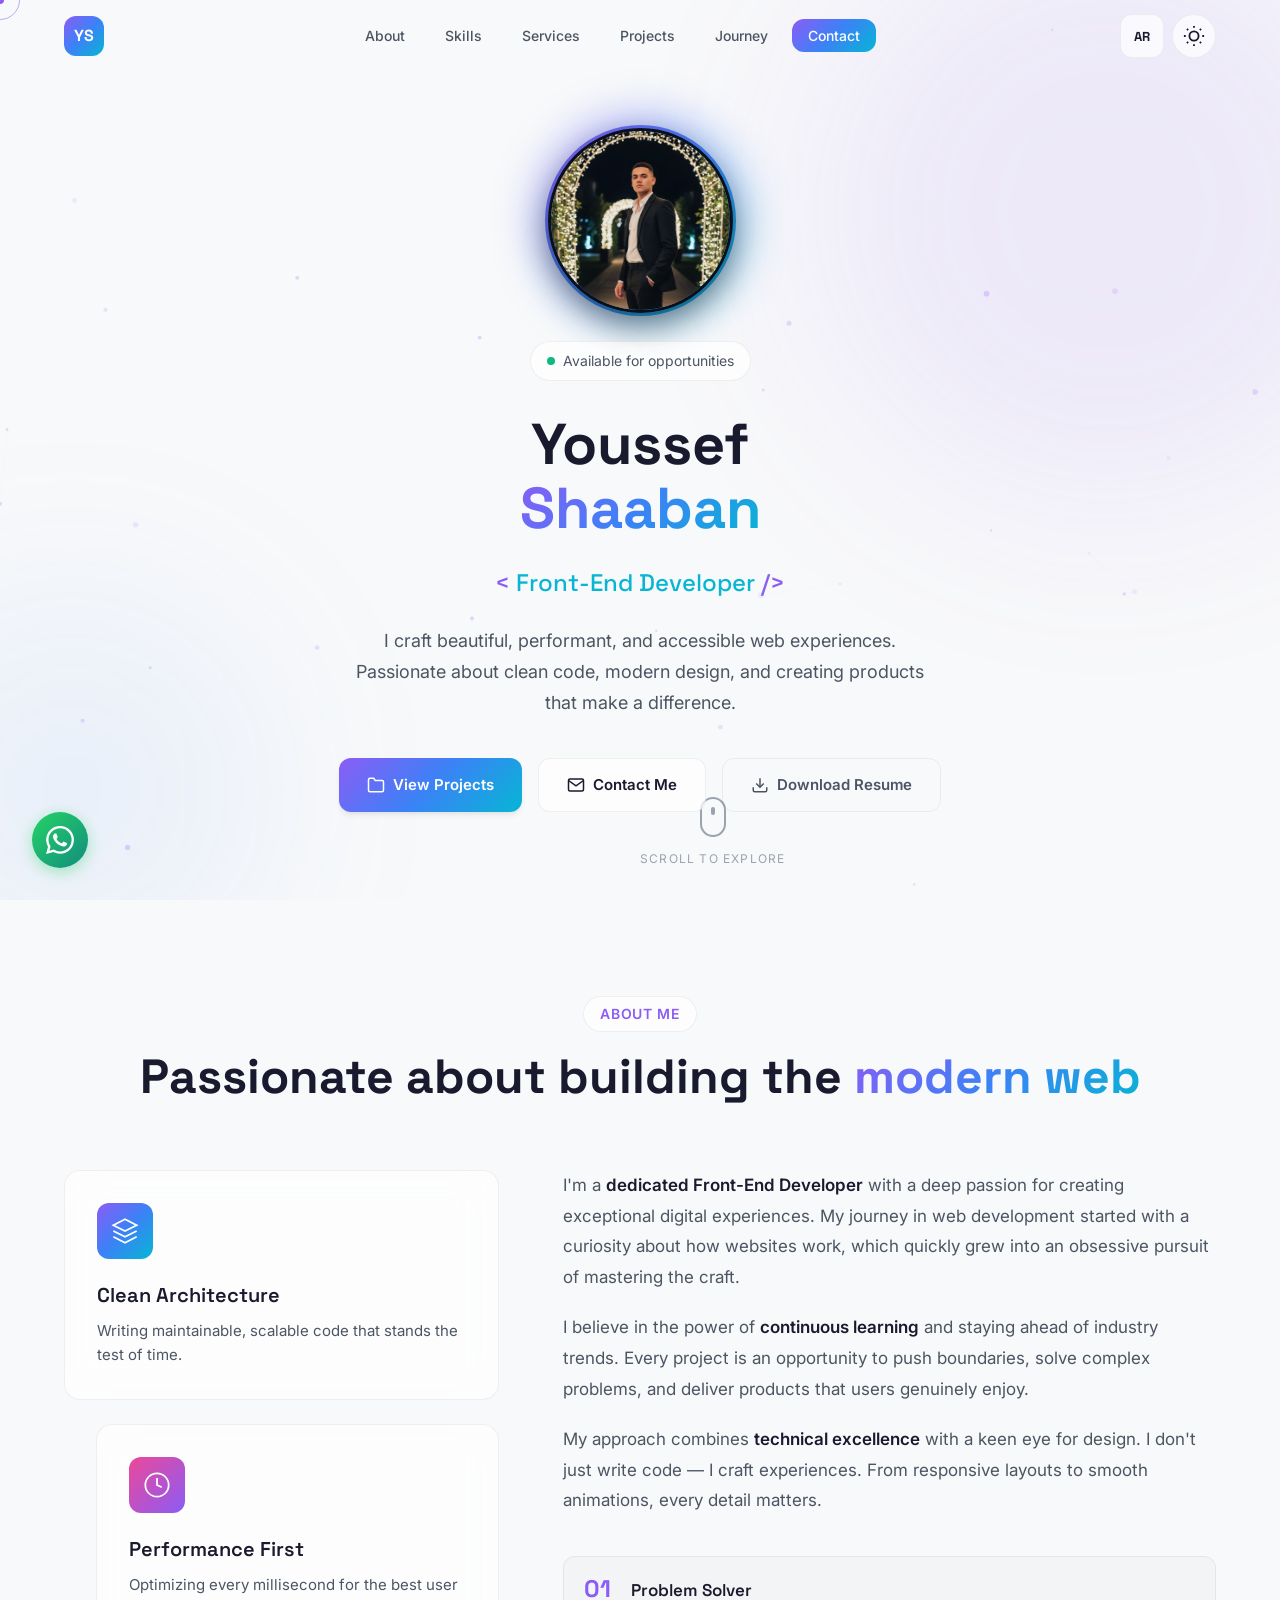
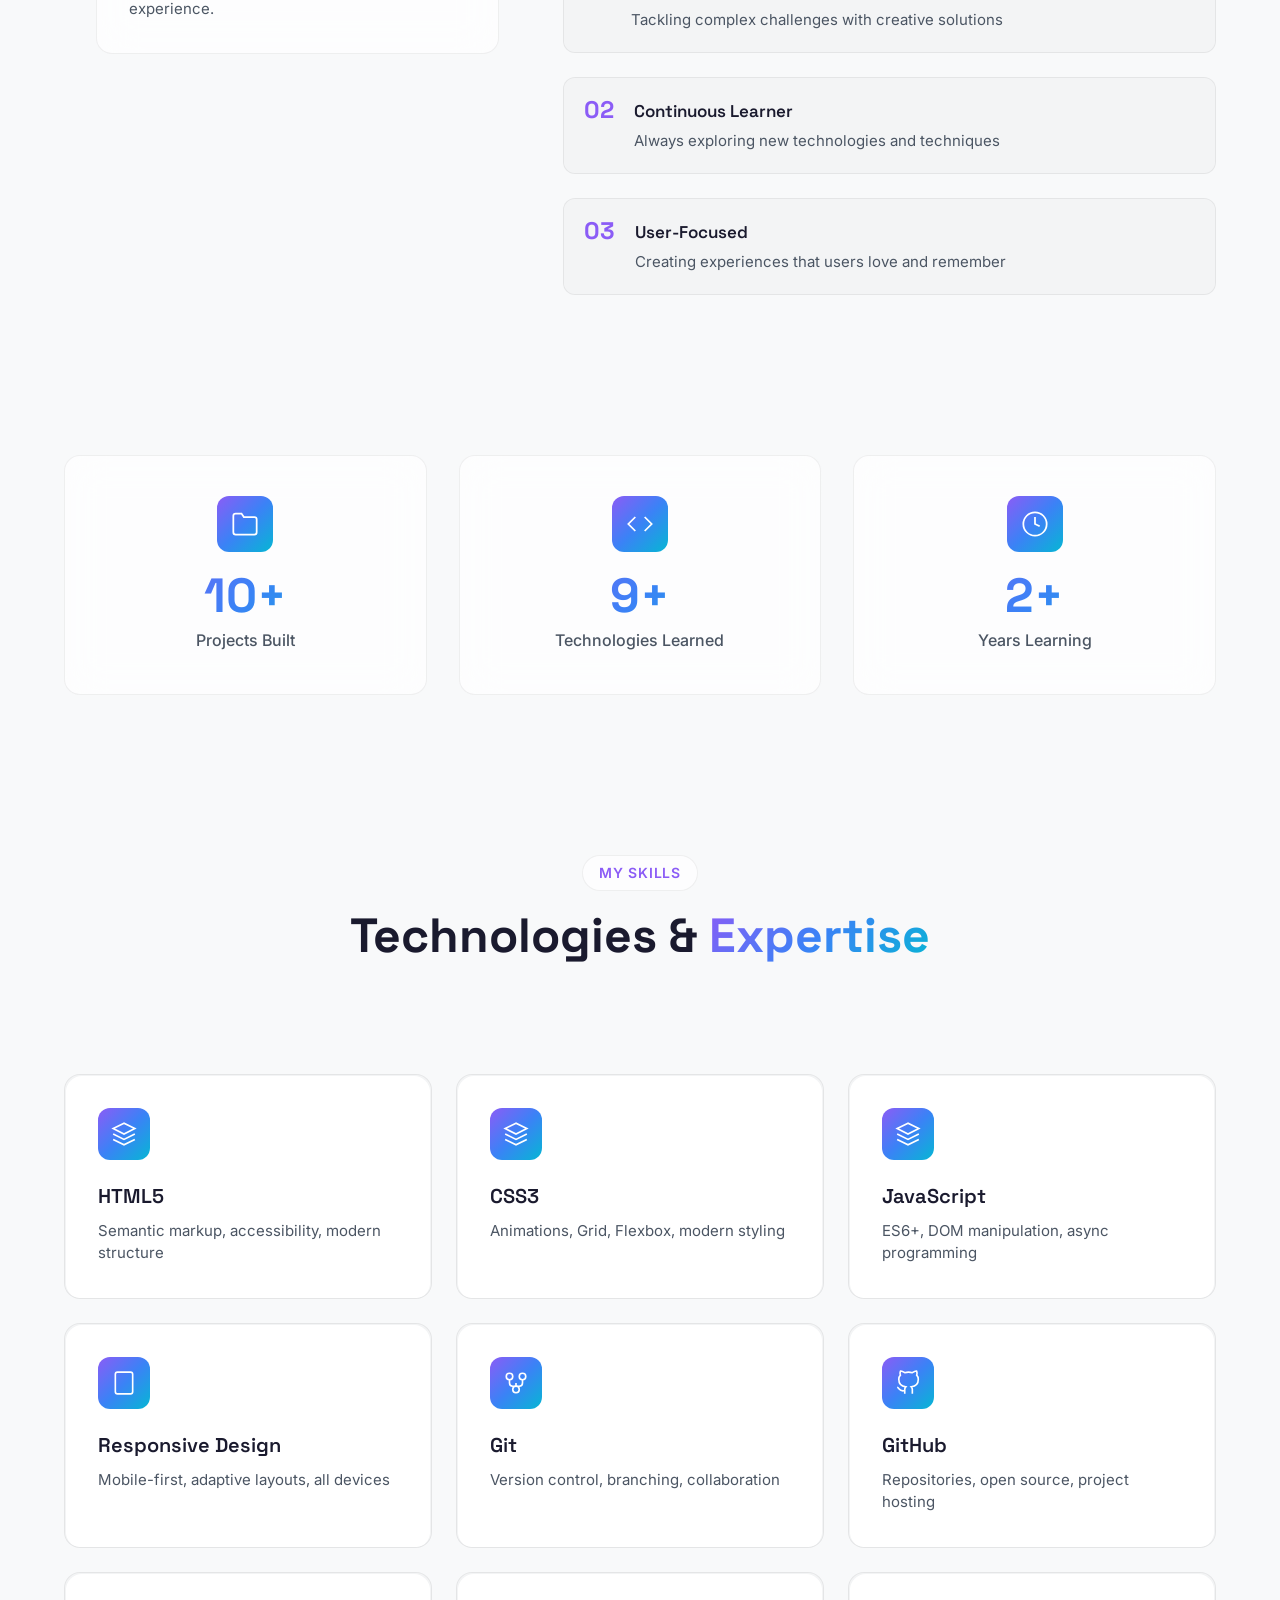
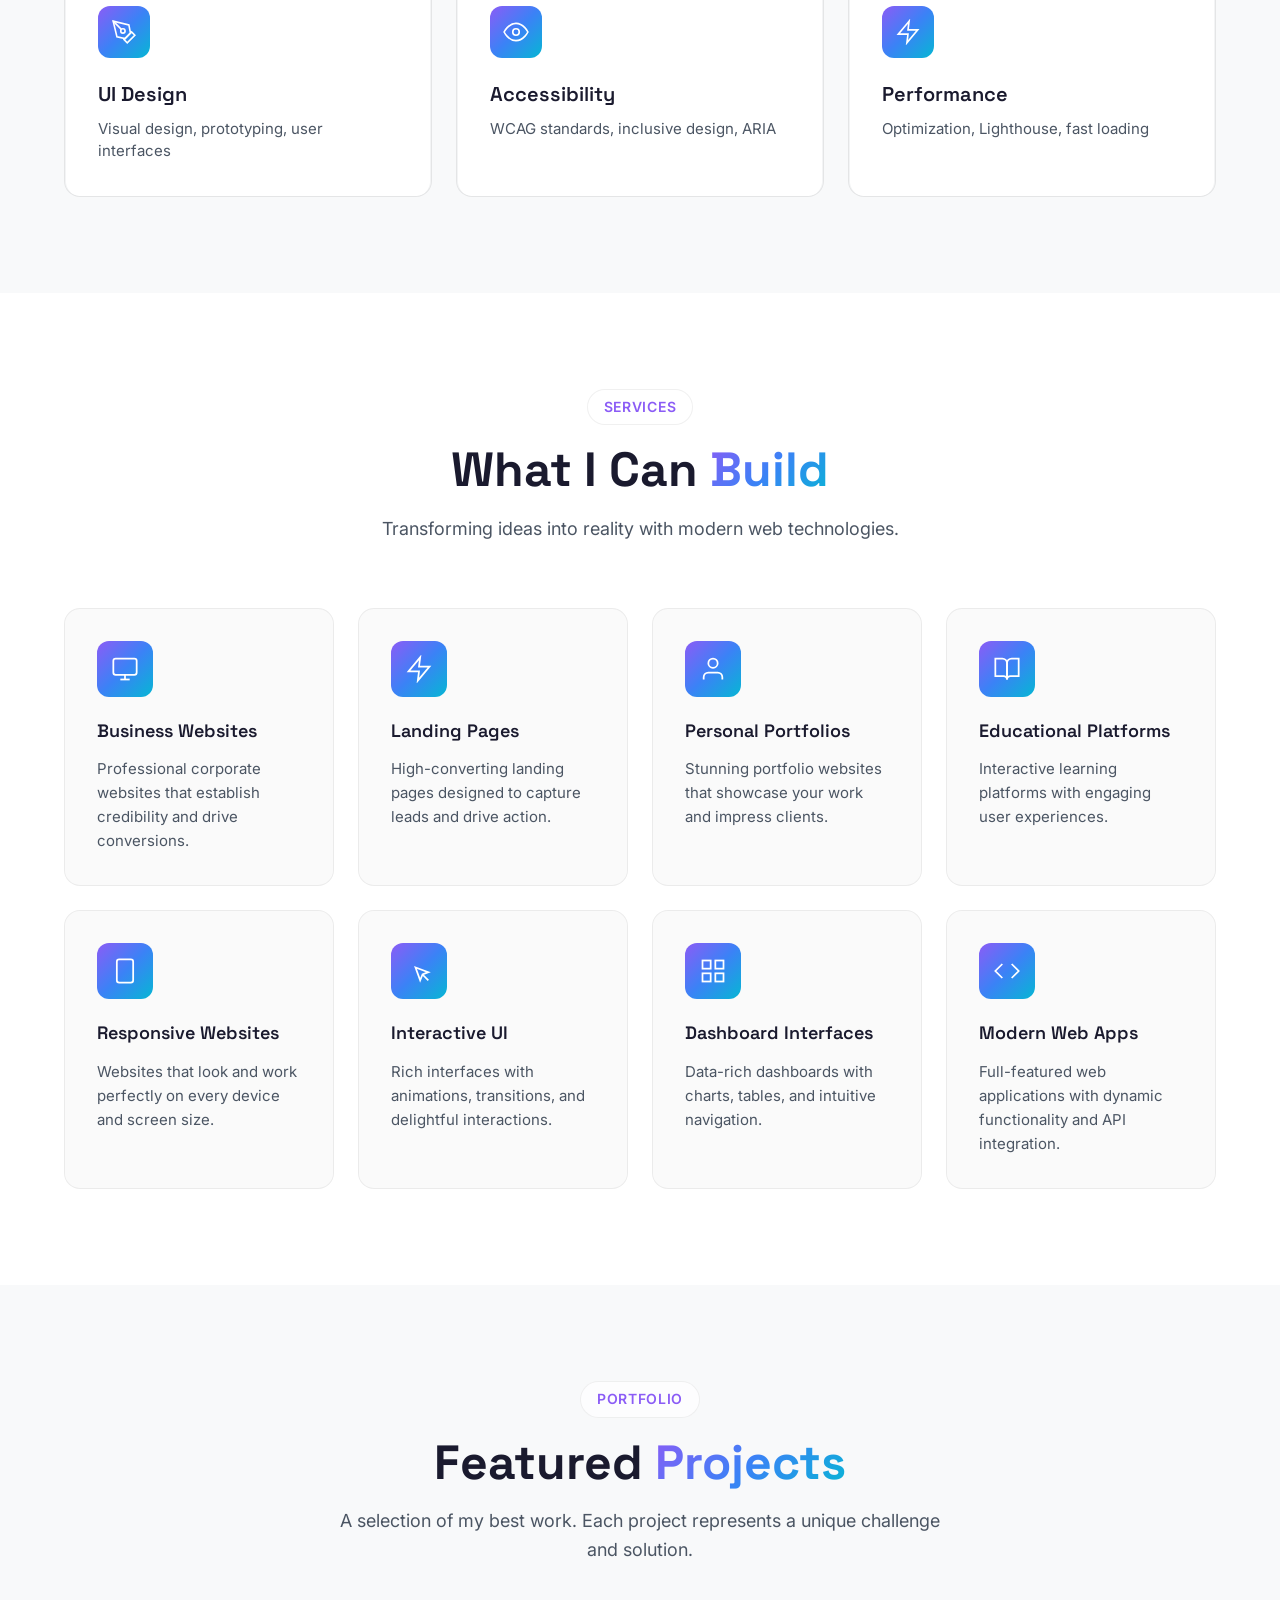
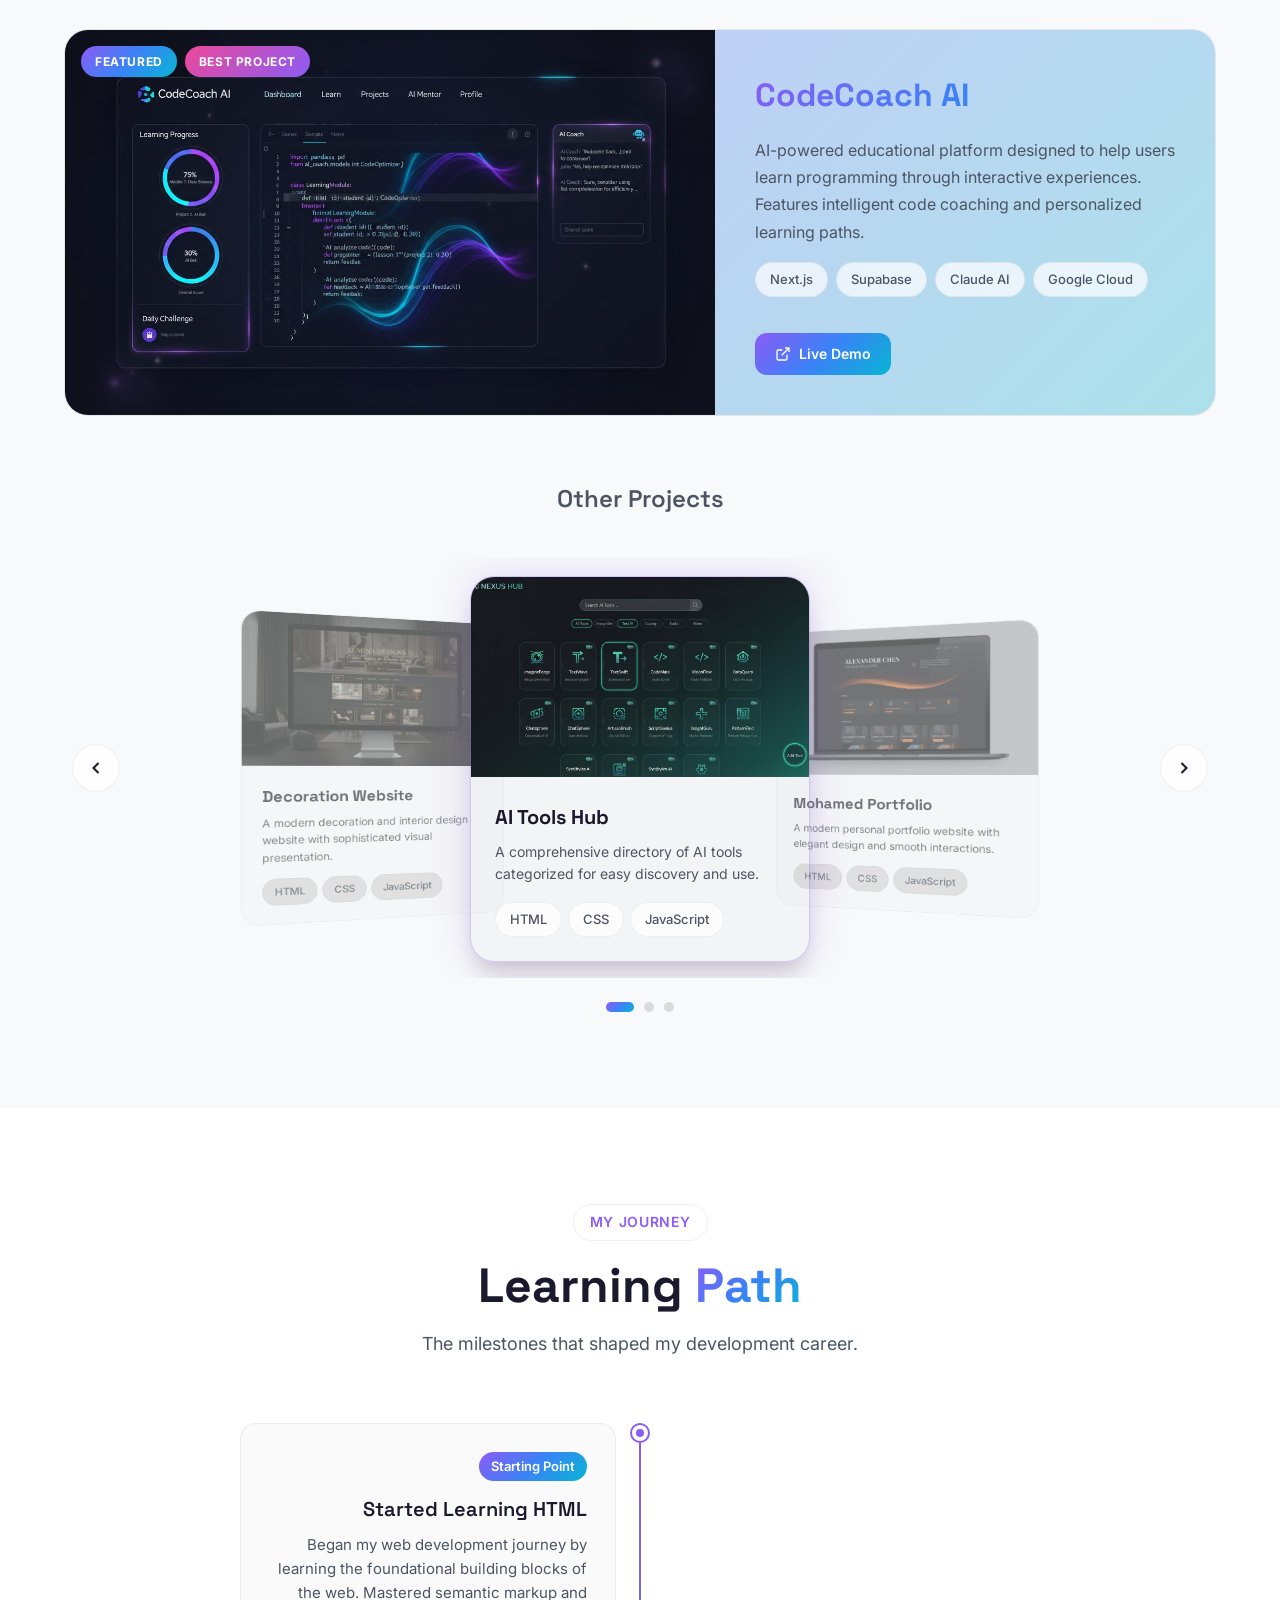
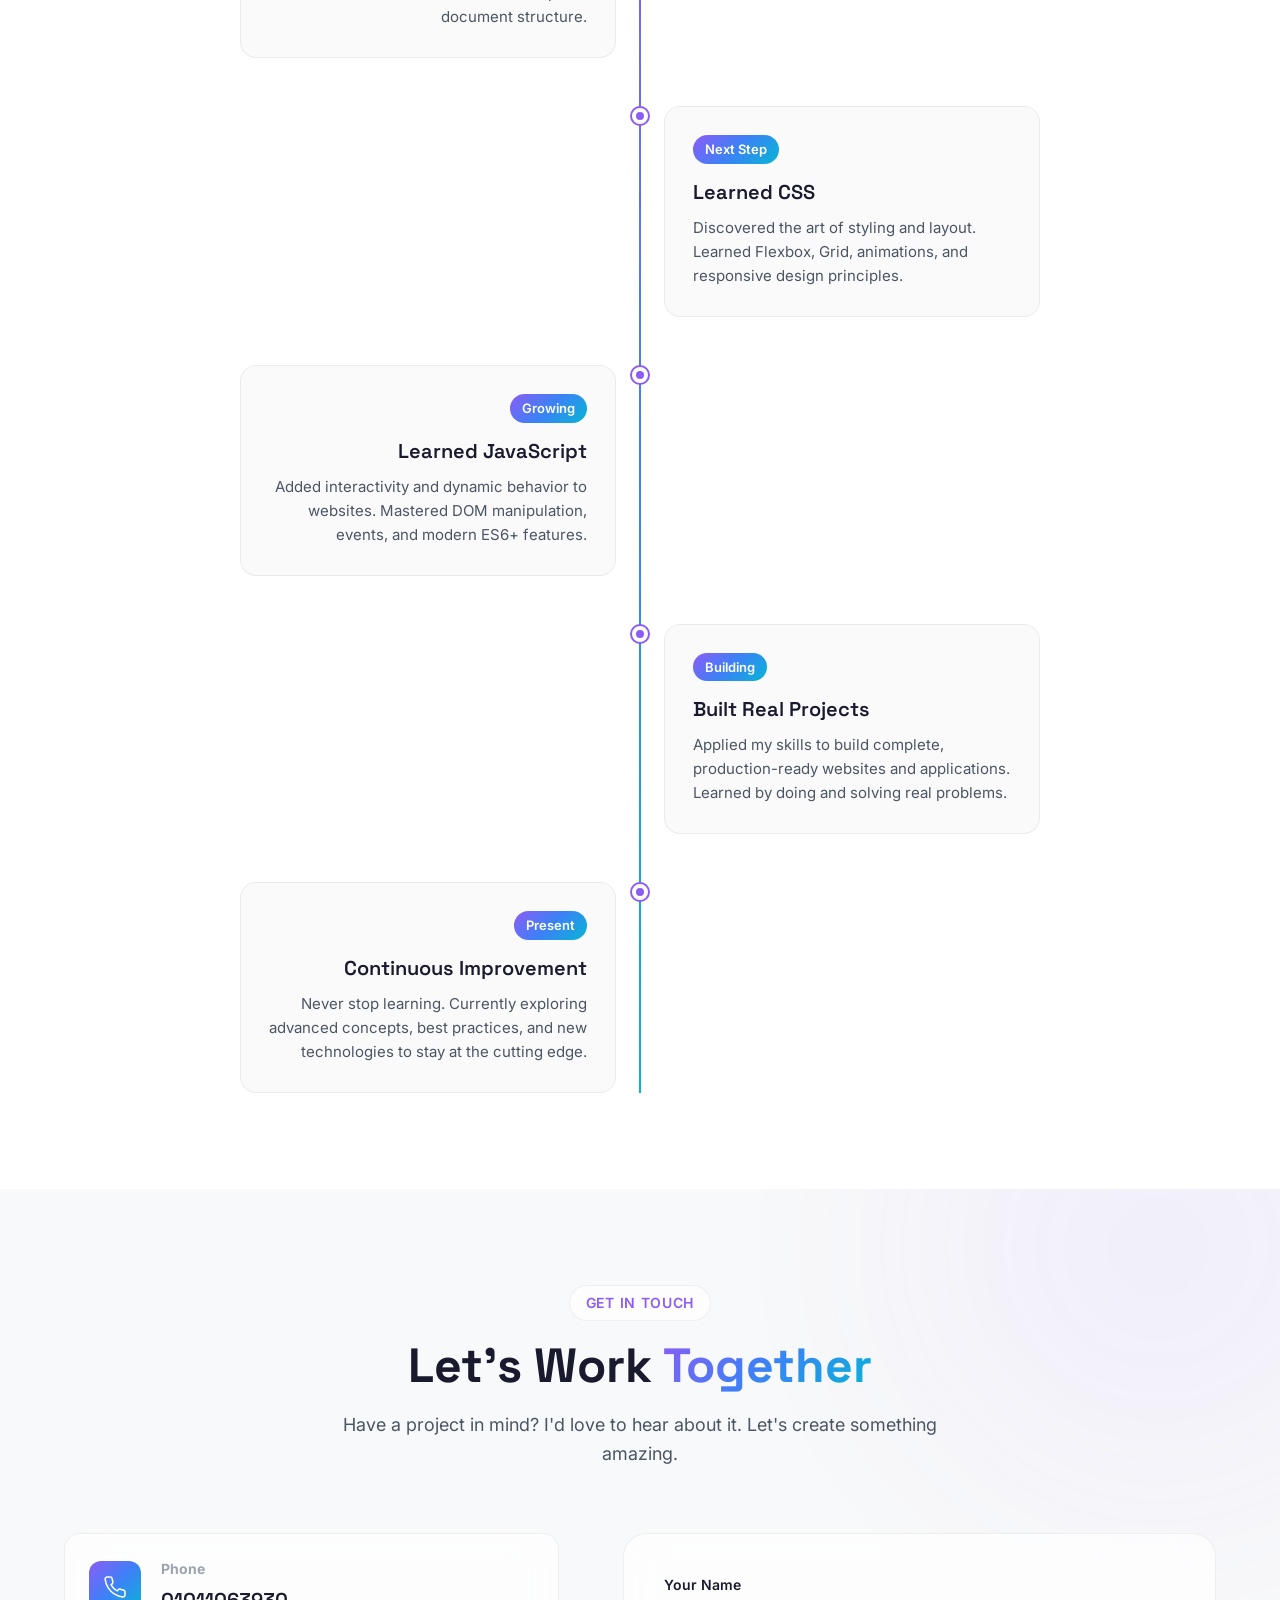
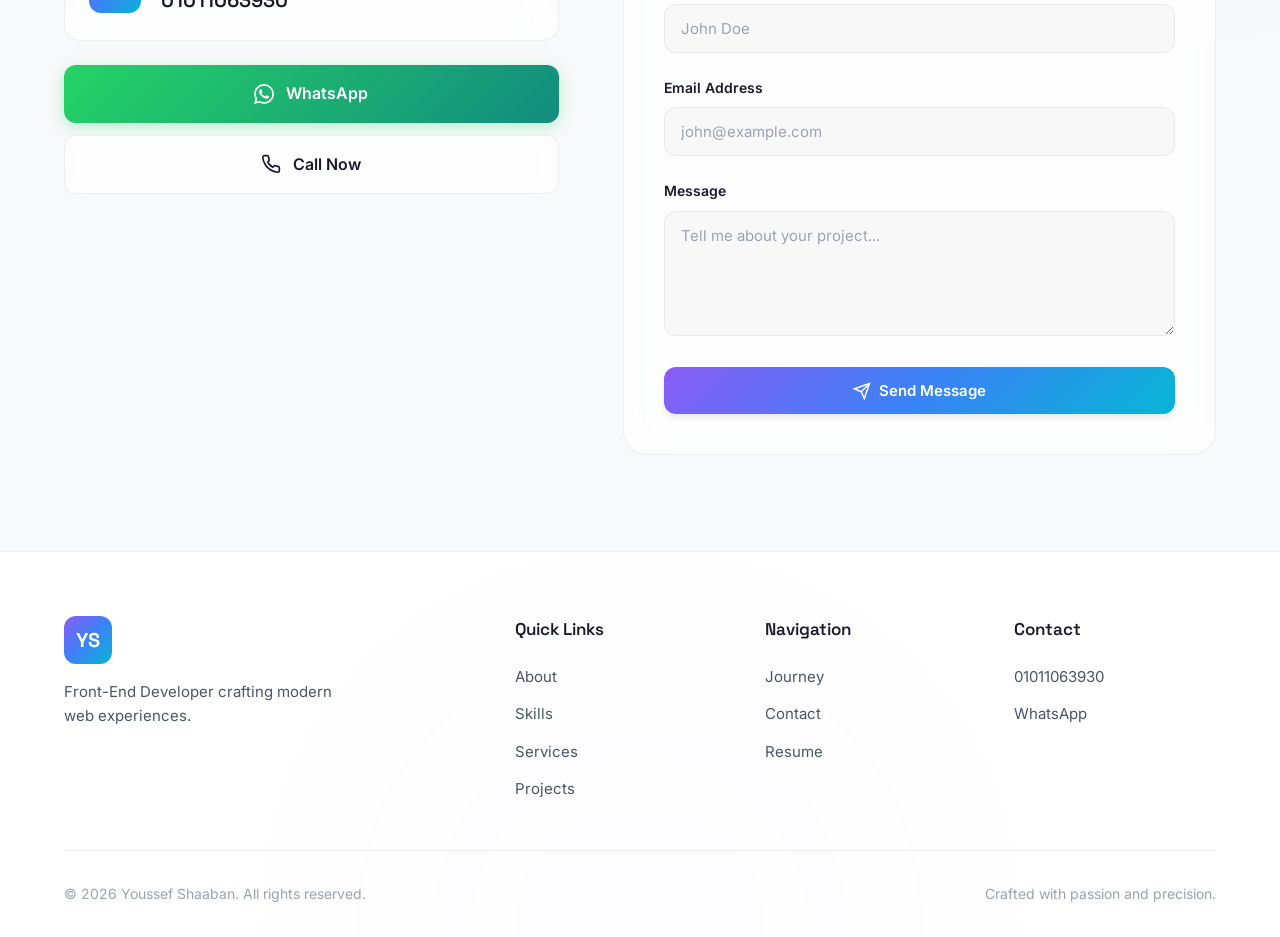
==== index.html @ f92b1e39 "Update resume link to new PDF file" ====
<!DOCTYPE html>
<html lang="en" dir="ltr" data-theme="dark">
<head>
    <meta charset="UTF-8">
    <meta name="viewport" content="width=device-width, initial-scale=1.0">
    
    <!-- Primary Meta Tags -->
    <title>Youssef Shaaban | Front-End Developer Portfolio</title>
    <meta name="title" content="Youssef Shaaban | Front-End Developer Portfolio">
    <meta name="description" content="Youssef Shaaban - Front-End Developer specializing in building modern, responsive, and interactive web experiences. View my projects, skills, and get in touch.">
    <meta name="keywords" content="Youssef Shaaban, Front-End Developer, Web Developer, Portfolio, HTML, CSS, JavaScript, UI Design, Responsive Design">
    <meta name="author" content="Youssef Shaaban">
    <meta name="robots" content="index, follow">
    <meta name="language" content="English">
    
    <!-- Canonical URL -->
    <link rel="canonical" href="https://youssefshaaban.dev">
    
    <!-- Open Graph -->
    <meta property="og:type" content="website">
    <meta property="og:url" content="https://youssefshaaban.dev">
    <meta property="og:title" content="Youssef Shaaban | Front-End Developer Portfolio">
    <meta property="og:description" content="Youssef Shaaban - Front-End Developer specializing in building modern, responsive, and interactive web experiences.">
    <meta property="og:image" content="https://youssefshaaban.dev/images/og-image.jpg">
    
    <!-- Twitter Card -->
    <meta property="twitter:card" content="summary_large_image">
    <meta property="twitter:url" content="https://youssefshaaban.dev">
    <meta property="twitter:title" content="Youssef Shaaban | Front-End Developer Portfolio">
    <meta property="twitter:description" content="Youssef Shaaban - Front-End Developer specializing in building modern, responsive, and interactive web experiences.">
    
    <!-- Favicon -->
    <link rel="icon" type="image/svg+xml" href="data:image/svg+xml,%3Csvg xmlns='http://www.w3.org/2000/svg' viewBox='0 0 100 100'%3E%3Ctext y='.9em' font-size='90'%3E%F0%9F%92%BB%3C/text%3E%3C/svg%3E">
    
    <!-- Fonts -->
    <link rel="preconnect" href="https://fonts.googleapis.com">
    <link rel="preconnect" href="https://fonts.gstatic.com" crossorigin>
    <link href="https://fonts.googleapis.com/css2?family=Inter:wght@300;400;500;600;700;800;900&family=Space+Grotesk:wght@400;500;600;700&family=Cairo:wght@300;400;500;600;700;800&display=swap" rel="stylesheet">
    
    <!-- Styles -->
    <link rel="stylesheet" href="css/styles.css">
    
    <!-- Structured Data -->
    <script type="application/ld+json">
    {
        "@context": "https://schema.org",
        "@type": "Person",
        "name": "Youssef Shaaban",
        "jobTitle": "Front-End Developer",
        "url": "https://youssefshaaban.dev",
        "sameAs": ["https://github.com/ywsf46718-svg"],
        "knowsAbout": ["HTML5", "CSS3", "JavaScript", "Responsive Design", "UI Design", "Web Development"],
        "address": { "@type": "PostalAddress", "addressCountry": "EG" }
    }
    </script>
</head>
<body>
    <!-- Loading Screen -->
    <div id="loading-screen" class="loading-screen" role="status" aria-label="Loading website">
        <div class="loading-content">
            <div class="loading-logo">
                <span class="loading-logo-text">YS</span>
            </div>
            <div class="loading-bar-container">
                <div class="loading-bar" id="loading-bar"></div>
            </div>
            <div class="loading-text">
                <span id="loading-percentage">0</span>%
            </div>
            <div class="loading-status" id="loading-status">Initializing...</div>
        </div>
    </div>

    <!-- Custom Cursor -->
    <div id="cursor" class="cursor" aria-hidden="true"></div>
    <div id="cursor-dot" class="cursor-dot" aria-hidden="true"></div>

    <!-- Background Canvas -->
    <canvas id="bg-canvas" class="bg-canvas" aria-hidden="true"></canvas>

    <!-- Navigation -->
    <nav id="navbar" class="navbar" role="navigation" aria-label="Main navigation">
        <div class="nav-container">
            <a href="#hero" class="nav-logo" aria-label="Youssef Shaaban Home">
                <span class="nav-logo-text">YS</span>
            </a>
            
            <ul class="nav-menu" id="nav-menu" role="menubar">
                <li role="none"><a href="#about" class="nav-link" role="menuitem" data-i18n="nav.about">About</a></li>
                <li role="none"><a href="#skills" class="nav-link" role="menuitem" data-i18n="nav.skills">Skills</a></li>
                <li role="none"><a href="#capabilities" class="nav-link" role="menuitem" data-i18n="nav.services">Services</a></li>
                <li role="none"><a href="#projects" class="nav-link" role="menuitem" data-i18n="nav.projects">Projects</a></li>
                <li role="none"><a href="#timeline" class="nav-link" role="menuitem" data-i18n="nav.journey">Journey</a></li>
                <li role="none"><a href="#contact" class="nav-link nav-link-primary" role="menuitem" data-i18n="nav.contact">Contact</a></li>
            </ul>

            <div class="nav-controls">
                <!-- Language Toggle -->
                <button id="lang-toggle" class="lang-toggle" aria-label="Switch language">
                    <span class="lang-label" id="lang-label">AR</span>
                </button>
                
                <!-- Theme Toggle -->
                <button id="theme-toggle" class="theme-toggle-nav" aria-label="Toggle dark/light theme">
                    <svg class="theme-icon sun" viewBox="0 0 24 24" fill="none" stroke="currentColor" stroke-width="2">
                        <circle cx="12" cy="12" r="5"/>
                        <line x1="12" y1="1" x2="12" y2="3"/>
                        <line x1="12" y1="21" x2="12" y2="23"/>
                        <line x1="4.22" y1="4.22" x2="5.64" y2="5.64"/>
                        <line x1="18.36" y1="18.36" x2="19.78" y2="19.78"/>
                        <line x1="1" y1="12" x2="3" y2="12"/>
                        <line x1="21" y1="12" x2="23" y2="12"/>
                        <line x1="4.22" y1="19.78" x2="5.64" y2="18.36"/>
                        <line x1="18.36" y1="5.64" x2="19.78" y2="4.22"/>
                    </svg>
                    <svg class="theme-icon moon" viewBox="0 0 24 24" fill="none" stroke="currentColor" stroke-width="2">
                        <path d="M21 12.79A9 9 0 1 1 11.21 3 7 7 0 0 0 21 12.79z"/>
                    </svg>
                </button>

                <!-- Hamburger -->
                <button class="nav-toggle" id="nav-toggle" aria-label="Toggle navigation menu" aria-expanded="false">
                    <span class="nav-toggle-bar"></span>
                    <span class="nav-toggle-bar"></span>
                    <span class="nav-toggle-bar"></span>
                </button>
            </div>
        </div>

        <!-- Mobile Menu Overlay -->
        <div class="mobile-menu-overlay" id="mobile-menu-overlay"></div>

        <!-- Mobile Drawer -->
        <div class="mobile-drawer" id="mobile-drawer" aria-hidden="true">
            <div class="mobile-drawer-header">
                <span class="mobile-drawer-logo">YS</span>
                <button class="mobile-drawer-close" id="mobile-drawer-close" aria-label="Close menu">
                    <svg viewBox="0 0 24 24" fill="none" stroke="currentColor" stroke-width="2">
                        <line x1="18" y1="6" x2="6" y2="18"/>
                        <line x1="6" y1="6" x2="18" y2="18"/>
                    </svg>
                </button>
            </div>
            <ul class="mobile-nav-list">
                <li><a href="#hero" class="mobile-nav-link" data-i18n="nav.home">
                    <svg viewBox="0 0 24 24" fill="none" stroke="currentColor" stroke-width="2"><path d="M3 9l9-7 9 7v11a2 2 0 0 1-2 2H5a2 2 0 0 1-2-2z"/><polyline points="9 22 9 12 15 12 15 22"/></svg>
                    Home
                </a></li>
                <li><a href="#about" class="mobile-nav-link" data-i18n="nav.about">
                    <svg viewBox="0 0 24 24" fill="none" stroke="currentColor" stroke-width="2"><path d="M20 21v-2a4 4 0 0 0-4-4H8a4 4 0 0 0-4 4v2"/><circle cx="12" cy="7" r="4"/></svg>
                    About
                </a></li>
                <li><a href="#skills" class="mobile-nav-link" data-i18n="nav.skills">
                    <svg viewBox="0 0 24 24" fill="none" stroke="currentColor" stroke-width="2"><polyline points="16 18 22 12 16 6"/><polyline points="8 6 2 12 8 18"/></svg>
                    Skills
                </a></li>
                <li><a href="#capabilities" class="mobile-nav-link" data-i18n="nav.services">
                    <svg viewBox="0 0 24 24" fill="none" stroke="currentColor" stroke-width="2"><rect x="2" y="3" width="20" height="14" rx="2"/><line x1="8" y1="21" x2="16" y2="21"/><line x1="12" y1="17" x2="12" y2="21"/></svg>
                    Services
                </a></li>
                <li><a href="#projects" class="mobile-nav-link" data-i18n="nav.projects">
                    <svg viewBox="0 0 24 24" fill="none" stroke="currentColor" stroke-width="2"><path d="M22 19a2 2 0 0 1-2 2H4a2 2 0 0 1-2-2V5a2 2 0 0 1 2-2h5l2 3h9a2 2 0 0 1 2 2z"/></svg>
                    Projects
                </a></li>
                <li><a href="#timeline" class="mobile-nav-link" data-i18n="nav.journey">
                    <svg viewBox="0 0 24 24" fill="none" stroke="currentColor" stroke-width="2"><circle cx="12" cy="12" r="10"/><polyline points="12 6 12 12 16 14"/></svg>
                    Journey
                </a></li>
                <li><a href="#contact" class="mobile-nav-link mobile-nav-link-primary" data-i18n="nav.contact">
                    <svg viewBox="0 0 24 24" fill="none" stroke="currentColor" stroke-width="2"><path d="M4 4h16c1.1 0 2 .9 2 2v12c0 1.1-.9 2-2 2H4c-1.1 0-2-.9-2-2V6c0-1.1.9-2 2-2z"/><polyline points="22,6 12,13 2,6"/></svg>
                    Contact
                </a></li>
            </ul>
        </div>
    </nav>

    <!-- Main Content -->
    <main>
        <!-- Hero Section -->
        <section id="hero" class="hero" aria-label="Hero section">
            <div class="hero-glow" aria-hidden="true"></div>
            <div class="hero-glow-2" aria-hidden="true"></div>
            <div class="hero-container">

                <!-- الصورة الشخصية -->
        <div class="hero-avatar-wrapper">
            <div class="hero-avatar-glow"></div>
            <div class="hero-avatar-ring"></div>
            <img src="kaaa.jpg" alt="Youssef Shaaban" class="hero-avatar-img">
        </div>

                <div class="hero-badge">
                    <span class="hero-badge-dot"></span>
                    <span data-i18n="hero.available">Available for opportunities</span>
                </div>
                <h1 class="hero-title">
                    <span class="hero-title-line">
                        <span class="hero-title-text">Youssef</span>
                    </span>
                    <span class="hero-title-line">
                        <span class="hero-title-text hero-title-gradient">Shaaban</span>
                    </span>
                </h1>
                <p class="hero-role">
                    <span class="hero-role-bracket">&lt;</span>
                    <span class="hero-role-text" id="typewriter">Front-End Developer</span>
                    <span class="hero-role-bracket">/&gt;</span>
                </p>
                <p class="hero-description" data-i18n="hero.description">
                    I craft beautiful, performant, and accessible web experiences. 
                    Passionate about clean code, modern design, and creating products that make a difference.
                </p>
                <div class="hero-buttons">
                    <a href="#projects" class="btn btn-primary magnetic-btn">
                        <svg viewBox="0 0 24 24" fill="none" stroke="currentColor" stroke-width="2">
                            <path d="M22 19a2 2 0 0 1-2 2H4a2 2 0 0 1-2-2V5a2 2 0 0 1 2-2h5l2 3h9a2 2 0 0 1 2 2z"/>
                        </svg>
                        <span data-i18n="hero.viewProjects">View Projects</span>
                    </a>
                    <a href="#contact" class="btn btn-secondary magnetic-btn">
                        <svg viewBox="0 0 24 24" fill="none" stroke="currentColor" stroke-width="2">
                            <path d="M4 4h16c1.1 0 2 .9 2 2v12c0 1.1-.9 2-2 2H4c-1.1 0-2-.9-2-2V6c0-1.1.9-2 2-2z"/>
                            <polyline points="22,6 12,13 2,6"/>
                        </svg>
                        <span data-i18n="hero.contactMe">Contact Me</span>
                    </a>
                    <a href="Youssef_Shaaban_ATS.pdf" class="btn btn-ghost magnetic-btn" download="Youssef_Shaaban_ATS.pdf">
                        <svg viewBox="0 0 24 24" fill="none" stroke="currentColor" stroke-width="2">
                            <path d="M21 15v4a2 2 0 0 1-2 2H5a2 2 0 0 1-2-2v-4"/>
                            <polyline points="7 10 12 15 17 10"/>
                            <line x1="12" y1="15" x2="12" y2="3"/>
                        </svg>
                        <span data-i18n="hero.downloadResume">Download Resume</span>
                    </a>
                </div>
            </div>
            <div class="hero-scroll-indicator" aria-hidden="true">
                <div class="scroll-mouse">
                    <div class="scroll-wheel"></div>
                </div>
                <span class="scroll-text" data-i18n="hero.scroll">Scroll to explore</span>
            </div>
        </section>

        <!-- About Section -->
        <section id="about" class="about section" aria-label="About me">
            <div class="container">
                <div class="section-header">
                    <span class="section-label" data-reveal data-i18n="about.label">About Me</span>
                    <h2 class="section-title" data-reveal>
                        <span data-i18n="about.title">Passionate about building the </span><span class="text-gradient" data-i18n="about.titleGradient">modern web</span>
                    </h2>
                </div>
                <div class="about-grid">
                    <div class="about-visual" data-reveal>
                        <div class="about-card">
                            <div class="about-card-icon">
                                <svg viewBox="0 0 24 24" fill="none" stroke="currentColor" stroke-width="1.5">
                                    <path d="M12 2L2 7l10 5 10-5-10-5z"/>
                                    <path d="M2 17l10 5 10-5"/>
                                    <path d="M2 12l10 5 10-5"/>
                                </svg>
                            </div>
                            <h3 class="about-card-title" data-i18n="about.card1Title">Clean Architecture</h3>
                            <p class="about-card-text" data-i18n="about.card1Text">Writing maintainable, scalable code that stands the test of time.</p>
                        </div>
                        <div class="about-card about-card-offset">
                            <div class="about-card-icon about-card-icon-2">
                                <svg viewBox="0 0 24 24" fill="none" stroke="currentColor" stroke-width="1.5">
                                    <circle cx="12" cy="12" r="10"/>
                                    <path d="M12 6v6l4 2"/>
                                </svg>
                            </div>
                            <h3 class="about-card-title" data-i18n="about.card2Title">Performance First</h3>
                            <p class="about-card-text" data-i18n="about.card2Text">Optimizing every millisecond for the best user experience.</p>
                        </div>
                    </div>
                    <div class="about-content">
                        <div class="about-text" data-reveal>
                            <p data-i18n="about.p1">I'm a <strong>dedicated Front-End Developer</strong> with a deep passion for creating exceptional digital experiences. My journey in web development started with a curiosity about how websites work, which quickly grew into an obsessive pursuit of mastering the craft.</p>
                            <p data-i18n="about.p2">I believe in the power of <strong>continuous learning</strong> and staying ahead of industry trends. Every project is an opportunity to push boundaries, solve complex problems, and deliver products that users genuinely enjoy.</p>
                            <p data-i18n="about.p3">My approach combines <strong>technical excellence</strong> with a keen eye for design. I don't just write code — I craft experiences. From responsive layouts to smooth animations, every detail matters.</p>
                        </div>
                        <div class="about-highlights" data-reveal>
                            <div class="highlight-item">
                                <span class="highlight-number">01</span>
                                <div class="highlight-content">
                                    <h4 data-i18n="about.h1Title">Problem Solver</h4>
                                    <p data-i18n="about.h1Text">Tackling complex challenges with creative solutions</p>
                                </div>
                            </div>
                            <div class="highlight-item">
                                <span class="highlight-number">02</span>
                                <div class="highlight-content">
                                    <h4 data-i18n="about.h2Title">Continuous Learner</h4>
                                    <p data-i18n="about.h2Text">Always exploring new technologies and techniques</p>
                                </div>
                            </div>
                            <div class="highlight-item">
                                <span class="highlight-number">03</span>
                                <div class="highlight-content">
                                    <h4 data-i18n="about.h3Title">User-Focused</h4>
                                    <p data-i18n="about.h3Text">Creating experiences that users love and remember</p>
                                </div>
                            </div>
                        </div>
                    </div>
                </div>
            </div>
        </section>

        <!-- Statistics Section -->
        <section id="stats" class="stats section" aria-label="Statistics">
            <div class="container">
                <div class="stats-grid">
                    <div class="stat-card" data-reveal>
                        <div class="stat-icon">
                            <svg viewBox="0 0 24 24" fill="none" stroke="currentColor" stroke-width="1.5">
                                <path d="M22 19a2 2 0 0 1-2 2H4a2 2 0 0 1-2-2V5a2 2 0 0 1 2-2h5l2 3h9a2 2 0 0 1 2 2z"/>
                            </svg>
                        </div>
                        <div class="stat-number" data-target="10" data-suffix="+">0</div>
                        <div class="stat-label" data-i18n="stats.projects">Projects Built</div>
                    </div>
                    <div class="stat-card" data-reveal>
                        <div class="stat-icon">
                            <svg viewBox="0 0 24 24" fill="none" stroke="currentColor" stroke-width="1.5">
                                <polyline points="16 18 22 12 16 6"/>
                                <polyline points="8 6 2 12 8 18"/>
                            </svg>
                        </div>
                        <div class="stat-number" data-target="9" data-suffix="+">0</div>
                        <div class="stat-label" data-i18n="stats.tech">Technologies Learned</div>
                    </div>
                    <div class="stat-card" data-reveal>
                        <div class="stat-icon">
                            <svg viewBox="0 0 24 24" fill="none" stroke="currentColor" stroke-width="1.5">
                                <circle cx="12" cy="12" r="10"/>
                                <polyline points="12 6 12 12 16 14"/>
                            </svg>
                        </div>
                        <div class="stat-number" data-target="2" data-suffix="+">0</div>
                        <div class="stat-label" data-i18n="stats.years">Years Learning</div>
                    </div>
                </div>
            </div>
        </section>

        <!-- Skills Section -->
        <section id="skills" class="skills section" aria-label="My skills">
            <div class="container">
                <div class="section-header">
                    <span class="section-label" data-reveal data-i18n="skills.label">My Skills</span>
                    <h2 class="section-title" data-reveal><span data-i18n="skills.title">Technologies & </span><span class="text-gradient" data-i18n="skills.titleGradient">Expertise</span></h2>
                    <p class="section-description" data-reveal data-i18n="skills.desc">A comprehensive toolkit for building modern web experiences.</p>
                </div>
                <div class="skills-grid">
                    <div class="skill-card" data-reveal data-skill="html">
                        <div class="skill-card-border" aria-hidden="true"></div>
                        <div class="skill-card-inner">
                            <div class="skill-icon">
                                <svg viewBox="0 0 24 24" fill="none" stroke="currentColor" stroke-width="1.5"><path d="M12 2L2 7l10 5 10-5-10-5z"/><path d="M2 17l10 5 10-5"/><path d="M2 12l10 5 10-5"/></svg>
                            </div>
                            <h3 class="skill-name">HTML5</h3>
                            <p class="skill-description" data-i18n="skills.html">Semantic markup, accessibility, modern structure</p>
                        </div>
                    </div>
                    <div class="skill-card" data-reveal data-skill="css">
                        <div class="skill-card-border" aria-hidden="true"></div>
                        <div class="skill-card-inner">
                            <div class="skill-icon">
                                <svg viewBox="0 0 24 24" fill="none" stroke="currentColor" stroke-width="1.5"><path d="M12 2L2 7l10 5 10-5-10-5z"/><path d="M2 17l10 5 10-5"/><path d="M2 12l10 5 10-5"/></svg>
                            </div>
                            <h3 class="skill-name">CSS3</h3>
                            <p class="skill-description" data-i18n="skills.css">Animations, Grid, Flexbox, modern styling</p>
                        </div>
                    </div>
                    <div class="skill-card" data-reveal data-skill="js">
                        <div class="skill-card-border" aria-hidden="true"></div>
                        <div class="skill-card-inner">
                            <div class="skill-icon">
                                <svg viewBox="0 0 24 24" fill="none" stroke="currentColor" stroke-width="1.5"><path d="M12 2L2 7l10 5 10-5-10-5z"/><path d="M2 17l10 5 10-5"/><path d="M2 12l10 5 10-5"/></svg>
                            </div>
                            <h3 class="skill-name">JavaScript</h3>
                            <p class="skill-description" data-i18n="skills.js">ES6+, DOM manipulation, async programming</p>
                        </div>
                    </div>
                    <div class="skill-card" data-reveal data-skill="responsive">
                        <div class="skill-card-border" aria-hidden="true"></div>
                        <div class="skill-card-inner">
                            <div class="skill-icon">
                                <svg viewBox="0 0 24 24" fill="none" stroke="currentColor" stroke-width="1.5"><rect x="4" y="2" width="16" height="20" rx="2"/><line x1="12" y1="18" x2="12" y2="18"/></svg>
                            </div>
                            <h3 class="skill-name" data-i18n="skills.responsiveName">Responsive Design</h3>
                            <p class="skill-description" data-i18n="skills.responsive">Mobile-first, adaptive layouts, all devices</p>
                        </div>
                    </div>
                    <div class="skill-card" data-reveal data-skill="git">
                        <div class="skill-card-border" aria-hidden="true"></div>
                        <div class="skill-card-inner">
                            <div class="skill-icon">
                                <svg viewBox="0 0 24 24" fill="none" stroke="currentColor" stroke-width="1.5"><circle cx="12" cy="18" r="3"/><circle cx="6" cy="6" r="3"/><circle cx="18" cy="6" r="3"/><path d="M6 9v3a3 3 0 0 0 3 3h6a3 3 0 0 0 3-3V9"/><line x1="12" y1="15" x2="12" y2="12"/></svg>
                            </div>
                            <h3 class="skill-name">Git</h3>
                            <p class="skill-description" data-i18n="skills.git">Version control, branching, collaboration</p>
                        </div>
                    </div>
                    <div class="skill-card" data-reveal data-skill="github">
                        <div class="skill-card-border" aria-hidden="true"></div>
                        <div class="skill-card-inner">
                            <div class="skill-icon">
                                <svg viewBox="0 0 24 24" fill="none" stroke="currentColor" stroke-width="1.5"><path d="M9 19c-5 1.5-5-2.5-7-3m14 6v-3.87a3.37 3.37 0 0 0-.94-2.61c3.14-.35 6.44-1.54 6.44-7A5.44 5.44 0 0 0 20 4.77 5.07 5.07 0 0 0 19.91 1S18.73.65 16 2.48a13.38 13.38 0 0 0-7 0C6.27.65 5.09 1 5.09 1A5.07 5.07 0 0 0 5 4.77a5.44 5.44 0 0 0-1.5 3.78c0 5.42 3.3 6.61 6.44 7A3.37 3.37 0 0 0 9 18.13V22"/></svg>
                            </div>
                            <h3 class="skill-name">GitHub</h3>
                            <p class="skill-description" data-i18n="skills.github">Repositories, open source, project hosting</p>
                        </div>
                    </div>
                    <div class="skill-card" data-reveal data-skill="ui">
                        <div class="skill-card-border" aria-hidden="true"></div>
                        <div class="skill-card-inner">
                            <div class="skill-icon">
                                <svg viewBox="0 0 24 24" fill="none" stroke="currentColor" stroke-width="1.5"><path d="M12 19l7-7 3 3-7 7-3-3z"/><path d="M18 13l-1.5-7.5L2 2l3.5 14.5L13 18l5-5z"/><path d="M2 2l7.586 7.586"/><circle cx="11" cy="11" r="2"/></svg>
                            </div>
                            <h3 class="skill-name" data-i18n="skills.uiName">UI Design</h3>
                            <p class="skill-description" data-i18n="skills.ui">Visual design, prototyping, user interfaces</p>
                        </div>
                    </div>
                    <div class="skill-card" data-reveal data-skill="a11y">
                        <div class="skill-card-border" aria-hidden="true"></div>
                        <div class="skill-card-inner">
                            <div class="skill-icon">
                                <svg viewBox="0 0 24 24" fill="none" stroke="currentColor" stroke-width="1.5"><path d="M1 12s4-8 11-8 11 8 11 8-4 8-11 8-11-8-11-8z"/><circle cx="12" cy="12" r="3"/></svg>
                            </div>
                            <h3 class="skill-name" data-i18n="skills.a11yName">Accessibility</h3>
                            <p class="skill-description" data-i18n="skills.a11y">WCAG standards, inclusive design, ARIA</p>
                        </div>
                    </div>
                    <div class="skill-card" data-reveal data-skill="perf">
                        <div class="skill-card-border" aria-hidden="true"></div>
                        <div class="skill-card-inner">
                            <div class="skill-icon">
                                <svg viewBox="0 0 24 24" fill="none" stroke="currentColor" stroke-width="1.5"><polygon points="13 2 3 14 12 14 11 22 21 10 12 10 13 2"/></svg>
                            </div>
                            <h3 class="skill-name" data-i18n="skills.perfName">Performance</h3>
                            <p class="skill-description" data-i18n="skills.perf">Optimization, Lighthouse, fast loading</p>
                        </div>
                    </div>
                </div>
            </div>
        </section>

        <!-- Capabilities Section -->
        <section id="capabilities" class="capabilities section" aria-label="What I can build">
            <div class="container">
                <div class="section-header">
                    <span class="section-label" data-reveal data-i18n="services.label">Services</span>
                    <h2 class="section-title" data-reveal><span data-i18n="services.title">What I Can </span><span class="text-gradient" data-i18n="services.titleGradient">Build</span></h2>
                    <p class="section-description" data-reveal data-i18n="services.desc">Transforming ideas into reality with modern web technologies.</p>
                </div>
                <div class="capabilities-grid">
                    <div class="capability-card" data-reveal>
                        <div class="capability-icon"><svg viewBox="0 0 24 24" fill="none" stroke="currentColor" stroke-width="1.5"><rect x="2" y="3" width="20" height="14" rx="2"/><line x1="8" y1="21" x2="16" y2="21"/><line x1="12" y1="17" x2="12" y2="21"/></svg></div>
                        <h3 class="capability-title" data-i18n="services.c1Title">Business Websites</h3>
                        <p class="capability-description" data-i18n="services.c1Desc">Professional corporate websites that establish credibility and drive conversions.</p>
                    </div>
                    <div class="capability-card" data-reveal>
                        <div class="capability-icon"><svg viewBox="0 0 24 24" fill="none" stroke="currentColor" stroke-width="1.5"><path d="M13 2L3 14h9l-1 8 10-12h-9l1-8z"/></svg></div>
                        <h3 class="capability-title" data-i18n="services.c2Title">Landing Pages</h3>
                        <p class="capability-description" data-i18n="services.c2Desc">High-converting landing pages designed to capture leads and drive action.</p>
                    </div>
                    <div class="capability-card" data-reveal>
                        <div class="capability-icon"><svg viewBox="0 0 24 24" fill="none" stroke="currentColor" stroke-width="1.5"><path d="M20 21v-2a4 4 0 0 0-4-4H8a4 4 0 0 0-4 4v2"/><circle cx="12" cy="7" r="4"/></svg></div>
                        <h3 class="capability-title" data-i18n="services.c3Title">Personal Portfolios</h3>
                        <p class="capability-description" data-i18n="services.c3Desc">Stunning portfolio websites that showcase your work and impress clients.</p>
                    </div>
                    <div class="capability-card" data-reveal>
                        <div class="capability-icon"><svg viewBox="0 0 24 24" fill="none" stroke="currentColor" stroke-width="1.5"><path d="M2 3h6a4 4 0 0 1 4 4v14a3 3 0 0 0-3-3H2z"/><path d="M22 3h-6a4 4 0 0 0-4 4v14a3 3 0 0 1 3-3h7z"/></svg></div>
                        <h3 class="capability-title" data-i18n="services.c4Title">Educational Platforms</h3>
                        <p class="capability-description" data-i18n="services.c4Desc">Interactive learning platforms with engaging user experiences.</p>
                    </div>
                    <div class="capability-card" data-reveal>
                        <div class="capability-icon"><svg viewBox="0 0 24 24" fill="none" stroke="currentColor" stroke-width="1.5"><rect x="5" y="2" width="14" height="20" rx="2"/><line x1="12" y1="18" x2="12" y2="18"/></svg></div>
                        <h3 class="capability-title" data-i18n="services.c5Title">Responsive Websites</h3>
                        <p class="capability-description" data-i18n="services.c5Desc">Websites that look and work perfectly on every device and screen size.</p>
                    </div>
                    <div class="capability-card" data-reveal>
                        <div class="capability-icon"><svg viewBox="0 0 24 24" fill="none" stroke="currentColor" stroke-width="1.5"><path d="M15 15l-2 5L9 9l11 4-5 2zm0 0l5 5"/></svg></div>
                        <h3 class="capability-title" data-i18n="services.c6Title">Interactive UI</h3>
                        <p class="capability-description" data-i18n="services.c6Desc">Rich interfaces with animations, transitions, and delightful interactions.</p>
                    </div>
                    <div class="capability-card" data-reveal>
                        <div class="capability-icon"><svg viewBox="0 0 24 24" fill="none" stroke="currentColor" stroke-width="1.5"><rect x="3" y="3" width="7" height="7"/><rect x="14" y="3" width="7" height="7"/><rect x="14" y="14" width="7" height="7"/><rect x="3" y="14" width="7" height="7"/></svg></div>
                        <h3 class="capability-title" data-i18n="services.c7Title">Dashboard Interfaces</h3>
                        <p class="capability-description" data-i18n="services.c7Desc">Data-rich dashboards with charts, tables, and intuitive navigation.</p>
                    </div>
                    <div class="capability-card" data-reveal>
                        <div class="capability-icon"><svg viewBox="0 0 24 24" fill="none" stroke="currentColor" stroke-width="1.5"><polyline points="16 18 22 12 16 6"/><polyline points="8 6 2 12 8 18"/></svg></div>
                        <h3 class="capability-title" data-i18n="services.c8Title">Modern Web Apps</h3>
                        <p class="capability-description" data-i18n="services.c8Desc">Full-featured web applications with dynamic functionality and API integration.</p>
                    </div>
                </div>
            </div>
        </section>

        <!-- Projects Section -->
        <section id="projects" class="projects section" aria-label="Featured projects">
            <div class="container">
                <div class="section-header">
                    <span class="section-label" data-reveal data-i18n="projects.label">Portfolio</span>
                    <h2 class="section-title" data-reveal><span data-i18n="projects.title">Featured </span><span class="text-gradient" data-i18n="projects.titleGradient">Projects</span></h2>
                    <p class="section-description" data-reveal data-i18n="projects.desc">A selection of my best work. Each project represents a unique challenge and solution.</p>
                </div>

                <!-- Featured: CodeCoach AI -->
                <div class="featured-project-wrapper" data-reveal>
                    <article class="featured-project-card">
                        <a href="https://codecoach-ai-9337460117.europe-west2.run.app" target="_blank" rel="noopener noreferrer" class="featured-project-link" aria-label="Visit CodeCoach AI website">
                            <div class="featured-project-image-wrapper">
                                <img src="images/project-codecoach.jpg" alt="CodeCoach AI - AI-powered educational platform" class="featured-project-image" loading="lazy">
                                <div class="project-overlay">
                                    <div class="project-overlay-content">
                                        <span class="project-visit-btn">
                                            <svg viewBox="0 0 24 24" fill="none" stroke="currentColor" stroke-width="2"><path d="M18 13v6a2 2 0 0 1-2 2H5a2 2 0 0 1-2-2V8a2 2 0 0 1 2-2h6"/><polyline points="15 3 21 3 21 9"/><line x1="10" y1="14" x2="21" y2="3"/></svg>
                                            <span data-i18n="projects.visitSite">Visit Website</span>
                                        </span>
                                    </div>
                                </div>
                                <div class="project-badges">
                                    <span class="project-badge project-badge-featured" data-i18n="projects.featured">Featured</span>
                                    <span class="project-badge project-badge-best" data-i18n="projects.best">Best Project</span>
                                </div>
                            </div>
                            <div class="featured-project-content">
                                <h3 class="featured-project-title">CodeCoach AI</h3>
                                <p class="featured-project-description" data-i18n="projects.codecoachDesc">AI-powered educational platform designed to help users learn programming through interactive experiences. Features intelligent code coaching and personalized learning paths.</p>
                                <div class="project-tags">
                                    <span class="project-tag">Next.js</span>
                                    <span class="project-tag">Supabase</span>
                                    <span class="project-tag">Claude AI</span>
                                    <span class="project-tag">Google Cloud</span>
                                </div>
                                <div class="project-buttons">
                                    <span class="project-btn project-btn-primary">
                                        <svg viewBox="0 0 24 24" fill="none" stroke="currentColor" stroke-width="2"><path d="M18 13v6a2 2 0 0 1-2 2H5a2 2 0 0 1-2-2V8a2 2 0 0 1 2-2h6"/><polyline points="15 3 21 3 21 9"/><line x1="10" y1="14" x2="21" y2="3"/></svg>
                                        <span data-i18n="projects.liveDemo">Live Demo</span>
                                    </span>
                                </div>
                            </div>
                        </a>
                    </article>
                </div>

                <!-- 3D Carousel for other projects -->
                <div class="carousel-section" data-reveal>
                    <h3 class="carousel-subtitle" data-i18n="projects.otherProjects">Other Projects</h3>
                    <div class="carousel-container" id="carousel-container">
                        <div class="carousel-scene" id="carousel-scene">
                            <!-- Card 1: AI Tools Hub -->
                            <div class="carousel-card" data-index="0">
                                <a href="https://ywsf46718-svg.github.io/ai-tools/" target="_blank" rel="noopener noreferrer" class="carousel-card-link">
                                    <div class="carousel-card-image-wrapper">
                                        <img src="images/project-aitools.jpg" alt="AI Tools Hub" class="carousel-card-image" loading="lazy">
                                        <div class="carousel-card-overlay">
                                            <svg viewBox="0 0 24 24" fill="none" stroke="currentColor" stroke-width="2"><path d="M18 13v6a2 2 0 0 1-2 2H5a2 2 0 0 1-2-2V8a2 2 0 0 1 2-2h6"/><polyline points="15 3 21 3 21 9"/><line x1="10" y1="14" x2="21" y2="3"/></svg>
                                        </div>
                                    </div>
                                    <div class="carousel-card-content">
                                        <h4 class="carousel-card-title">AI Tools Hub</h4>
                                        <p class="carousel-card-desc" data-i18n="projects.aitoolsDesc">A comprehensive directory of AI tools categorized for easy discovery and use.</p>
                                        <div class="carousel-card-tags">
                                            <span class="project-tag">HTML</span>
                                            <span class="project-tag">CSS</span>
                                            <span class="project-tag">JavaScript</span>
                                        </div>
                                    </div>
                                </a>
                            </div>

                            <!-- Card 2: Mohamed Portfolio -->
                            <div class="carousel-card" data-index="1">
                                <a href="https://ywsf46718-svg.github.io/mohamed/" target="_blank" rel="noopener noreferrer" class="carousel-card-link">
                                    <div class="carousel-card-image-wrapper">
                                        <img src="images/project-mohamed.jpg" alt="Mohamed Portfolio" class="carousel-card-image" loading="lazy">
                                        <div class="carousel-card-overlay">
                                            <svg viewBox="0 0 24 24" fill="none" stroke="currentColor" stroke-width="2"><path d="M18 13v6a2 2 0 0 1-2 2H5a2 2 0 0 1-2-2V8a2 2 0 0 1 2-2h6"/><polyline points="15 3 21 3 21 9"/><line x1="10" y1="14" x2="21" y2="3"/></svg>
                                        </div>
                                    </div>
                                    <div class="carousel-card-content">
                                        <h4 class="carousel-card-title">Mohamed Portfolio</h4>
                                        <p class="carousel-card-desc" data-i18n="projects.mohamedDesc">A modern personal portfolio website with elegant design and smooth interactions.</p>
                                        <div class="carousel-card-tags">
                                            <span class="project-tag">HTML</span>
                                            <span class="project-tag">CSS</span>
                                            <span class="project-tag">JavaScript</span>
                                        </div>
                                    </div>
                                </a>
                            </div>

                            <!-- Card 3: Decoration Website -->
                            <div class="carousel-card" data-index="2">
                                <a href="https://ywsf46718-svg.github.io/Decoration/" target="_blank" rel="noopener noreferrer" class="carousel-card-link">
                                    <div class="carousel-card-image-wrapper">
                                        <img src="images/project-decoration.jpg" alt="Decoration Website" class="carousel-card-image" loading="lazy">
                                        <div class="carousel-card-overlay">
                                            <svg viewBox="0 0 24 24" fill="none" stroke="currentColor" stroke-width="2"><path d="M18 13v6a2 2 0 0 1-2 2H5a2 2 0 0 1-2-2V8a2 2 0 0 1 2-2h6"/><polyline points="15 3 21 3 21 9"/><line x1="10" y1="14" x2="21" y2="3"/></svg>
                                        </div>
                                    </div>
                                    <div class="carousel-card-content">
                                        <h4 class="carousel-card-title">Decoration Website</h4>
                                        <p class="carousel-card-desc" data-i18n="projects.decorationDesc">A modern decoration and interior design website with sophisticated visual presentation.</p>
                                        <div class="carousel-card-tags">
                                            <span class="project-tag">HTML</span>
                                            <span class="project-tag">CSS</span>
                                            <span class="project-tag">JavaScript</span>
                                        </div>
                                    </div>
                                </a>
                            </div>
                        </div>

                        <!-- Carousel Controls -->
                        <button class="carousel-btn carousel-btn-prev" id="carousel-prev" aria-label="Previous project">
                            <svg viewBox="0 0 24 24" fill="none" stroke="currentColor" stroke-width="2.5"><polyline points="15 18 9 12 15 6"/></svg>
                        </button>
                        <button class="carousel-btn carousel-btn-next" id="carousel-next" aria-label="Next project">
                            <svg viewBox="0 0 24 24" fill="none" stroke="currentColor" stroke-width="2.5"><polyline points="9 18 15 12 9 6"/></svg>
                        </button>
                    </div>

                    <!-- Carousel Dots -->
                    <div class="carousel-dots" id="carousel-dots">
                        <button class="carousel-dot active" data-slide="0" aria-label="Go to slide 1"></button>
                        <button class="carousel-dot" data-slide="1" aria-label="Go to slide 2"></button>
                        <button class="carousel-dot" data-slide="2" aria-label="Go to slide 3"></button>
                    </div>
                </div>
            </div>
        </section>

        <!-- Timeline Section -->
        <section id="timeline" class="timeline-section section" aria-label="My learning journey">
            <div class="container">
                <div class="section-header">
                    <span class="section-label" data-reveal data-i18n="journey.label">My Journey</span>
                    <h2 class="section-title" data-reveal><span data-i18n="journey.title">Learning </span><span class="text-gradient" data-i18n="journey.titleGradient">Path</span></h2>
                    <p class="section-description" data-reveal data-i18n="journey.desc">The milestones that shaped my development career.</p>
                </div>
                <div class="timeline">
                    <div class="timeline-line" aria-hidden="true"></div>
                    <div class="timeline-item" data-reveal>
                        <div class="timeline-dot" aria-hidden="true"><div class="timeline-dot-inner"></div></div>
                        <div class="timeline-content">
                            <span class="timeline-date" data-i18n="journey.t1Date">Starting Point</span>
                            <h3 class="timeline-title" data-i18n="journey.t1Title">Started Learning HTML</h3>
                            <p class="timeline-description" data-i18n="journey.t1Desc">Began my web development journey by learning the foundational building blocks of the web. Mastered semantic markup and document structure.</p>
                        </div>
                    </div>
                    <div class="timeline-item" data-reveal>
                        <div class="timeline-dot" aria-hidden="true"><div class="timeline-dot-inner"></div></div>
                        <div class="timeline-content">
                            <span class="timeline-date" data-i18n="journey.t2Date">Next Step</span>
                            <h3 class="timeline-title" data-i18n="journey.t2Title">Learned CSS</h3>
                            <p class="timeline-description" data-i18n="journey.t2Desc">Discovered the art of styling and layout. Learned Flexbox, Grid, animations, and responsive design principles.</p>
                        </div>
                    </div>
                    <div class="timeline-item" data-reveal>
                        <div class="timeline-dot" aria-hidden="true"><div class="timeline-dot-inner"></div></div>
                        <div class="timeline-content">
                            <span class="timeline-date" data-i18n="journey.t3Date">Growing</span>
                            <h3 class="timeline-title" data-i18n="journey.t3Title">Learned JavaScript</h3>
                            <p class="timeline-description" data-i18n="journey.t3Desc">Added interactivity and dynamic behavior to websites. Mastered DOM manipulation, events, and modern ES6+ features.</p>
                        </div>
                    </div>
                    <div class="timeline-item" data-reveal>
                        <div class="timeline-dot" aria-hidden="true"><div class="timeline-dot-inner"></div></div>
                        <div class="timeline-content">
                            <span class="timeline-date" data-i18n="journey.t4Date">Building</span>
                            <h3 class="timeline-title" data-i18n="journey.t4Title">Built Real Projects</h3>
                            <p class="timeline-description" data-i18n="journey.t4Desc">Applied my skills to build complete, production-ready websites and applications. Learned by doing and solving real problems.</p>
                        </div>
                    </div>
                    <div class="timeline-item" data-reveal>
                        <div class="timeline-dot" aria-hidden="true"><div class="timeline-dot-inner timeline-dot-active"></div></div>
                        <div class="timeline-content">
                            <span class="timeline-date" data-i18n="journey.t5Date">Present</span>
                            <h3 class="timeline-title" data-i18n="journey.t5Title">Continuous Improvement</h3>
                            <p class="timeline-description" data-i18n="journey.t5Desc">Never stop learning. Currently exploring advanced concepts, best practices, and new technologies to stay at the cutting edge.</p>
                        </div>
                    </div>
                </div>
            </div>
        </section>

        <!-- Contact Section -->
        <section id="contact" class="contact section" aria-label="Contact me">
            <div class="contact-glow" aria-hidden="true"></div>
            <div class="container">
                <div class="section-header">
                    <span class="section-label" data-reveal data-i18n="contact.label">Get In Touch</span>
                    <h2 class="section-title" data-reveal><span data-i18n="contact.title">Let's Work </span><span class="text-gradient" data-i18n="contact.titleGradient">Together</span></h2>
                    <p class="section-description" data-reveal data-i18n="contact.desc">Have a project in mind? I'd love to hear about it. Let's create something amazing.</p>
                </div>
                <div class="contact-grid">
                    <div class="contact-info" data-reveal>
                        <div class="contact-card">
                            <div class="contact-card-icon">
                                <svg viewBox="0 0 24 24" fill="none" stroke="currentColor" stroke-width="1.5"><path d="M22 16.92v3a2 2 0 0 1-2.18 2 19.79 19.79 0 0 1-8.63-3.07 19.5 19.5 0 0 1-6-6 19.79 19.79 0 0 1-3.07-8.67A2 2 0 0 1 4.11 2h3a2 2 0 0 1 2 1.72 12.84 12.84 0 0 0 .7 2.81 2 2 0 0 1-.45 2.11L8.09 9.91a16 16 0 0 0 6 6l1.27-1.27a2 2 0 0 1 2.11-.45 12.84 12.84 0 0 0 2.81.7A2 2 0 0 1 22 16.92z"/></svg>
                            </div>
                            <div class="contact-card-content">
                                <h3 class="contact-card-title" data-i18n="contact.phone">Phone</h3>
                                <p class="contact-card-value">01011063930</p>
                            </div>
                        </div>
                        <div class="contact-actions">
                            <a href="https://wa.me/201011063930" target="_blank" rel="noopener noreferrer" class="contact-btn contact-btn-whatsapp magnetic-btn">
                                <svg viewBox="0 0 24 24" fill="currentColor"><path d="M17.472 14.382c-.297-.149-1.758-.867-2.03-.967-.273-.099-.471-.148-.67.15-.197.297-.767.966-.94 1.164-.173.199-.347.223-.644.075-.297-.15-1.255-.463-2.39-1.475-.883-.788-1.48-1.761-1.653-2.059-.173-.297-.018-.458.13-.606.134-.133.298-.347.446-.52.149-.174.198-.298.298-.497.099-.198.05-.371-.025-.52-.075-.149-.669-1.612-.916-2.207-.242-.579-.487-.5-.669-.51-.173-.008-.371-.01-.57-.01-.198 0-.52.074-.792.372-.272.297-1.04 1.016-1.04 2.479 0 1.462 1.065 2.875 1.213 3.074.149.198 2.096 3.2 5.077 4.487.709.306 1.262.489 1.694.625.712.227 1.36.195 1.871.118.571-.085 1.758-.719 2.006-1.413.248-.694.248-1.289.173-1.413-.074-.124-.272-.198-.57-.347m-5.421 7.403h-.004a9.87 9.87 0 01-5.031-1.378l-.361-.214-3.741.982.998-3.648-.235-.374a9.86 9.86 0 01-1.51-5.26c.001-5.45 4.436-9.884 9.888-9.884 2.64 0 5.122 1.03 6.988 2.898a9.825 9.825 0 012.893 6.994c-.003 5.45-4.437 9.884-9.885 9.884m8.413-18.297A11.815 11.815 0 0012.05 0C5.495 0 .16 5.335.157 11.892c0 2.096.547 4.142 1.588 5.945L.057 24l6.305-1.654a11.882 11.882 0 005.683 1.448h.005c6.554 0 11.89-5.335 11.893-11.893a11.821 11.821 0 00-3.48-8.413z"/></svg>
                                WhatsApp
                            </a>
                            <a href="tel:01011063930" class="contact-btn contact-btn-call magnetic-btn">
                                <svg viewBox="0 0 24 24" fill="none" stroke="currentColor" stroke-width="2"><path d="M22 16.92v3a2 2 0 0 1-2.18 2 19.79 19.79 0 0 1-8.63-3.07 19.5 19.5 0 0 1-6-6 19.79 19.79 0 0 1-3.07-8.67A2 2 0 0 1 4.11 2h3a2 2 0 0 1 2 1.72 12.84 12.84 0 0 0 .7 2.81 2 2 0 0 1-.45 2.11L8.09 9.91a16 16 0 0 0 6 6l1.27-1.27a2 2 0 0 1 2.11-.45 12.84 12.84 0 0 0 2.81.7A2 2 0 0 1 22 16.92z"/></svg>
                                <span data-i18n="contact.callNow">Call Now</span>
                            </a>
                        </div>
                    </div>
                    <div class="contact-form-wrapper" data-reveal>
                        <form class="contact-form" id="contact-form" novalidate>
                            <div class="form-group">
                                <label for="name" class="form-label" data-i18n="contact.yourName">Your Name</label>
                                <input type="text" id="name" name="name" class="form-input" placeholder="John Doe" required aria-required="true">
                                <span class="form-error" id="name-error" data-i18n="contact.nameError">Please enter your name</span>
                            </div>
                            <div class="form-group">
                                <label for="email" class="form-label" data-i18n="contact.emailAddress">Email Address</label>
                                <input type="email" id="email" name="email" class="form-input" placeholder="john@example.com" required aria-required="true">
                                <span class="form-error" id="email-error" data-i18n="contact.emailError">Please enter a valid email</span>
                            </div>
                            <div class="form-group">
                                <label for="message" class="form-label" data-i18n="contact.message">Message</label>
                                <textarea id="message" name="message" class="form-textarea" rows="5" placeholder="Tell me about your project..." required aria-required="true"></textarea>
                                <span class="form-error" id="message-error" data-i18n="contact.messageError">Please enter your message</span>
                            </div>
                            <button type="submit" class="btn btn-primary btn-full magnetic-btn">
                                <svg viewBox="0 0 24 24" fill="none" stroke="currentColor" stroke-width="2"><line x1="22" y1="2" x2="11" y2="13"/><polygon points="22 2 15 22 11 13 2 9 22 2"/></svg>
                                <span data-i18n="contact.sendMessage">Send Message</span>
                            </button>
                        </form>
                    </div>
                </div>
            </div>
        </section>
    </main>

    <!-- Footer -->
    <footer class="footer" role="contentinfo">
        <div class="footer-glow" aria-hidden="true"></div>
        <div class="container">
            <div class="footer-grid">
                <div class="footer-brand">
                    <a href="#hero" class="footer-logo">
                        <span class="footer-logo-text">YS</span>
                    </a>
                    <p class="footer-tagline" data-i18n="footer.tagline">Front-End Developer crafting modern web experiences.</p>
                </div>
                <div class="footer-links-group">
                    <h4 class="footer-links-title" data-i18n="footer.quickLinks">Quick Links</h4>
                    <ul class="footer-links">
                        <li><a href="#about" class="footer-link" data-i18n="nav.about">About</a></li>
                        <li><a href="#skills" class="footer-link" data-i18n="nav.skills">Skills</a></li>
                        <li><a href="#capabilities" class="footer-link" data-i18n="nav.services">Services</a></li>
                        <li><a href="#projects" class="footer-link" data-i18n="nav.projects">Projects</a></li>
                    </ul>
                </div>
                <div class="footer-links-group">
                    <h4 class="footer-links-title" data-i18n="footer.navigation">Navigation</h4>
                    <ul class="footer-links">
                        <li><a href="#timeline" class="footer-link" data-i18n="nav.journey">Journey</a></li>
                        <li><a href="#contact" class="footer-link" data-i18n="nav.contact">Contact</a></li>
                        <li><a href="resume.pdf" class="footer-link" download data-i18n="footer.resume">Resume</a></li>
                    </ul>
                </div>
                <div class="footer-links-group">
                    <h4 class="footer-links-title" data-i18n="footer.contact">Contact</h4>
                    <ul class="footer-links">
                        <li><a href="tel:01011063930" class="footer-link">01011063930</a></li>
                        <li><a href="https://wa.me/201011063930" target="_blank" rel="noopener noreferrer" class="footer-link">WhatsApp</a></li>
                    </ul>
                </div>
            </div>
            <div class="footer-bottom">
                <p class="footer-copyright">
                    &copy; <span id="current-year">2025</span> Youssef Shaaban. <span data-i18n="footer.rights">All rights reserved.</span>
                </p>
                <p class="footer-crafted" data-i18n="footer.crafted">Crafted with passion and precision.</p>
            </div>
        </div>
    </footer>

    <!-- Back to Top Button -->
    <button id="back-to-top" class="back-to-top" aria-label="Back to top">
        <svg viewBox="0 0 24 24" fill="none" stroke="currentColor" stroke-width="2.5"><polyline points="18 15 12 9 6 15"/></svg>
    </button>

    <!-- Floating WhatsApp -->
    <a href="https://wa.me/201011063930" target="_blank" rel="noopener noreferrer" class="floating-contact" aria-label="Contact via WhatsApp">
        <svg viewBox="0 0 24 24" fill="currentColor"><path d="M17.472 14.382c-.297-.149-1.758-.867-2.03-.967-.273-.099-.471-.148-.67.15-.197.297-.767.966-.94 1.164-.173.199-.347.223-.644.075-.297-.15-1.255-.463-2.39-1.475-.883-.788-1.48-1.761-1.653-2.059-.173-.297-.018-.458.13-.606.134-.133.298-.347.446-.52.149-.174.198-.298.298-.497.099-.198.05-.371-.025-.52-.075-.149-.669-1.612-.916-2.207-.242-.579-.487-.5-.669-.51-.173-.008-.371-.01-.57-.01-.198 0-.52.074-.792.372-.272.297-1.04 1.016-1.04 2.479 0 1.462 1.065 2.875 1.213 3.074.149.198 2.096 3.2 5.077 4.487.709.306 1.262.489 1.694.625.712.227 1.36.195 1.871.118.571-.085 1.758-.719 2.006-1.413.248-.694.248-1.289.173-1.413-.074-.124-.272-.198-.57-.347m-5.421 7.403h-.004a9.87 9.87 0 01-5.031-1.378l-.361-.214-3.741.982.998-3.648-.235-.374a9.86 9.86 0 01-1.51-5.26c.001-5.45 4.436-9.884 9.888-9.884 2.64 0 5.122 1.03 6.988 2.898a9.825 9.825 0 012.893 6.994c-.003 5.45-4.437 9.884-9.885 9.884m8.413-18.297A11.815 11.815 0 0012.05 0C5.495 0 .16 5.335.157 11.892c0 2.096.547 4.142 1.588 5.945L.057 24l6.305-1.654a11.882 11.882 0 005.683 1.448h.005c6.554 0 11.89-5.335 11.893-11.893a11.821 11.821 0 00-3.48-8.413z"/></svg>
    </a>

    <!-- JavaScript -->
    <script src="js/script.js"></script>
</body>
</html>
---- css/styles.css ----
/* ========================================
   YOUSSEF SHAABAN PORTFOLIO - STYLES
   Premium Futuristic Dark Theme
   ======================================== */

/* ---------- CSS Custom Properties ---------- */
:root {
    /* Dark Theme (Default) */
    --bg-primary: #0a0a0f;
    --bg-secondary: #12121a;
    --bg-tertiary: #1a1a25;
    --bg-card: rgba(255, 255, 255, 0.03);
    --bg-card-hover: rgba(255, 255, 255, 0.06);
    --bg-glass: rgba(255, 255, 255, 0.05);
    --border-glass: rgba(255, 255, 255, 0.08);
    --border-glass-hover: rgba(255, 255, 255, 0.15);
    
    --text-primary: #f0f0f5;
    --text-secondary: #9ca3af;
    --text-muted: #6b7280;
    
    --accent-violet: #8b5cf6;
    --accent-blue: #3b82f6;
    --accent-cyan: #06b6d4;
    --accent-pink: #ec4899;
    --accent-emerald: #10b981;
    
    --gradient-primary: linear-gradient(135deg, #8b5cf6 0%, #3b82f6 50%, #06b6d4 100%);
    --gradient-secondary: linear-gradient(135deg, #ec4899 0%, #8b5cf6 100%);
    --gradient-tertiary: linear-gradient(135deg, #10b981 0%, #06b6d4 100%);
    --gradient-text: linear-gradient(135deg, #8b5cf6, #3b82f6, #06b6d4);
    
    --glow-violet: rgba(139, 92, 246, 0.4);
    --glow-blue: rgba(59, 130, 246, 0.3);
    --glow-cyan: rgba(6, 182, 212, 0.3);
    
    --shadow-sm: 0 1px 2px rgba(0, 0, 0, 0.3);
    --shadow-md: 0 4px 6px -1px rgba(0, 0, 0, 0.4), 0 2px 4px -1px rgba(0, 0, 0, 0.2);
    --shadow-lg: 0 10px 15px -3px rgba(0, 0, 0, 0.5), 0 4px 6px -2px rgba(0, 0, 0, 0.3);
    --shadow-xl: 0 20px 25px -5px rgba(0, 0, 0, 0.6), 0 10px 10px -5px rgba(0, 0, 0, 0.3);
    --shadow-glow: 0 0 40px rgba(139, 92, 246, 0.15);
    
    --radius-sm: 8px;
    --radius-md: 12px;
    --radius-lg: 16px;
    --radius-xl: 24px;
    --radius-full: 9999px;
    
    --transition-fast: 0.15s ease;
    --transition-base: 0.3s ease;
    --transition-slow: 0.5s ease;
    --transition-slower: 0.8s cubic-bezier(0.16, 1, 0.3, 1);
    
    --font-body: 'Inter', -apple-system, BlinkMacSystemFont, sans-serif;
    --font-display: 'Space Grotesk', -apple-system, BlinkMacSystemFont, sans-serif;
    
    --container-max: 1200px;
    --container-padding: 1.5rem;
    
    --navbar-height: 72px;
}

/* Light Theme */
[data-theme="light"] {
    --bg-primary: #f8f9fa;
    --bg-secondary: #ffffff;
    --bg-tertiary: #f1f3f4;
    --bg-card: rgba(0, 0, 0, 0.02);
    --bg-card-hover: rgba(0, 0, 0, 0.04);
    --bg-glass: rgba(255, 255, 255, 0.7);
    --border-glass: rgba(0, 0, 0, 0.06);
    --border-glass-hover: rgba(0, 0, 0, 0.12);
    
    --text-primary: #1a1a2e;
    --text-secondary: #4b5563;
    --text-muted: #9ca3af;
    
    --shadow-sm: 0 1px 2px rgba(0, 0, 0, 0.05);
    --shadow-md: 0 4px 6px -1px rgba(0, 0, 0, 0.08), 0 2px 4px -1px rgba(0, 0, 0, 0.04);
    --shadow-lg: 0 10px 15px -3px rgba(0, 0, 0, 0.1), 0 4px 6px -2px rgba(0, 0, 0, 0.05);
    --shadow-xl: 0 20px 25px -5px rgba(0, 0, 0, 0.12), 0 10px 10px -5px rgba(0, 0, 0, 0.04);
    --shadow-glow: 0 0 40px rgba(139, 92, 246, 0.1);
    
    --glow-violet: rgba(139, 92, 246, 0.2);
    --glow-blue: rgba(59, 130, 246, 0.15);
    --glow-cyan: rgba(6, 182, 212, 0.15);
}

/* ---------- Reset & Base ---------- */
*, *::before, *::after {
    margin: 0;
    padding: 0;
    box-sizing: border-box;
}

html {
    scroll-behavior: smooth;
    font-size: 16px;
    -webkit-font-smoothing: antialiased;
    -moz-osx-font-smoothing: grayscale;
}

body {
    font-family: var(--font-body);
    background: var(--bg-primary);
    color: var(--text-primary);
    line-height: 1.6;
    overflow-x: hidden;
    transition: background-color var(--transition-slow), color var(--transition-slow);
}

body.loaded {
    overflow-y: auto;
}

body.loading {
    overflow: hidden;
}

::selection {
    background: var(--accent-violet);
    color: #fff;
}

::-webkit-scrollbar {
    width: 8px;
}

::-webkit-scrollbar-track {
    background: var(--bg-secondary);
}

::-webkit-scrollbar-thumb {
    background: var(--accent-violet);
    border-radius: var(--radius-full);
}

::-webkit-scrollbar-thumb:hover {
    background: var(--accent-blue);
}

img {
    max-width: 100%;
    height: auto;
    display: block;
}

a {
    color: inherit;
    text-decoration: none;
}

button {
    cursor: pointer;
    border: none;
    background: none;
    font-family: inherit;
    color: inherit;
}

ul {
    list-style: none;
}

/* ---------- Loading Screen ---------- */
.loading-screen {
    position: fixed;
    inset: 0;
    z-index: 9999;
    background: var(--bg-primary);
    display: flex;
    align-items: center;
    justify-content: center;
    transition: opacity 0.8s ease, visibility 0.8s ease;
}

.loading-screen.hidden {
    opacity: 0;
    visibility: hidden;
    pointer-events: none;
}

.loading-content {
    text-align: center;
}

.loading-logo {
    width: 80px;
    height: 80px;
    border-radius: var(--radius-lg);
    background: var(--gradient-primary);
    display: flex;
    align-items: center;
    justify-content: center;
    margin: 0 auto 2rem;
    animation: loadingPulse 2s ease infinite;
}

.loading-logo-text {
    font-family: var(--font-display);
    font-size: 1.75rem;
    font-weight: 700;
    color: #fff;
}

.loading-bar-container {
    width: 200px;
    height: 4px;
    background: var(--bg-tertiary);
    border-radius: var(--radius-full);
    overflow: hidden;
    margin: 0 auto 1rem;
}

.loading-bar {
    height: 100%;
    width: 0%;
    background: var(--gradient-primary);
    border-radius: var(--radius-full);
    transition: width 0.3s ease;
}

.loading-text {
    font-family: var(--font-display);
    font-size: 1.25rem;
    font-weight: 600;
    color: var(--text-primary);
    margin-bottom: 0.5rem;
}

.loading-status {
    font-size: 0.875rem;
    color: var(--text-muted);
}

@keyframes loadingPulse {
    0%, 100% { transform: scale(1); box-shadow: 0 0 0 0 var(--glow-violet); }
    50% { transform: scale(1.05); box-shadow: 0 0 30px 10px var(--glow-violet); }
}

/* ---------- Custom Cursor ---------- */
.cursor, .cursor-dot {
    position: fixed;
    pointer-events: none;
    z-index: 9998;
    border-radius: 50%;
    transform: translate(-50%, -50%);
    transition: width 0.3s ease, height 0.3s ease, background 0.3s ease, border 0.3s ease;
}

.cursor {
    width: 40px;
    height: 40px;
    border: 1px solid var(--accent-violet);
    opacity: 0.5;
}

.cursor.hover {
    width: 60px;
    height: 60px;
    background: rgba(139, 92, 246, 0.1);
    border-color: var(--accent-blue);
    opacity: 0.8;
}

.cursor-dot {
    width: 8px;
    height: 8px;
    background: var(--accent-violet);
}

/* Hide custom cursor on touch devices */
@media (hover: none) {
    .cursor, .cursor-dot { display: none !important; }
}

/* ---------- Theme Toggle ---------- */
.theme-toggle {
    position: fixed;
    top: 1.5rem;
    right: 1.5rem;
    z-index: 1000;
    width: 48px;
    height: 48px;
    border-radius: var(--radius-full);
    background: var(--bg-glass);
    backdrop-filter: blur(20px);
    -webkit-backdrop-filter: blur(20px);
    border: 1px solid var(--border-glass);
    display: flex;
    align-items: center;
    justify-content: center;
    color: var(--text-primary);
    transition: all var(--transition-base);
    overflow: hidden;
}

.theme-toggle:hover {
    background: var(--bg-card-hover);
    border-color: var(--border-glass-hover);
    transform: scale(1.1);
    box-shadow: var(--shadow-glow);
}

.theme-icon {
    position: absolute;
    width: 22px;
    height: 22px;
    transition: all var(--transition-slow);
}

.theme-icon.sun {
    transform: rotate(0deg) scale(1);
    opacity: 0;
}

.theme-icon.moon {
    transform: rotate(0deg) scale(1);
    opacity: 1;
}

[data-theme="light"] .theme-icon.sun {
    transform: rotate(180deg) scale(1);
    opacity: 1;
}

[data-theme="light"] .theme-icon.moon {
    transform: rotate(-180deg) scale(0);
    opacity: 0;
}

/* ---------- Background Canvas ---------- */
.bg-canvas {
    position: fixed;
    inset: 0;
    z-index: 0;
    pointer-events: none;
    opacity: 0.6;
}

/* ---------- Navigation ---------- */
.navbar {
    position: fixed;
    top: 0;
    left: 0;
    right: 0;
    z-index: 100;
    height: var(--navbar-height);
    transition: all var(--transition-base);
}

.navbar.scrolled {
    background: rgba(10, 10, 15, 0.8);
    backdrop-filter: blur(20px);
    -webkit-backdrop-filter: blur(20px);
    border-bottom: 1px solid var(--border-glass);
}

[data-theme="light"] .navbar.scrolled {
    background: rgba(248, 249, 250, 0.8);
}

.nav-container {
    max-width: var(--container-max);
    margin: 0 auto;
    padding: 0 var(--container-padding);
    height: 100%;
    display: flex;
    align-items: center;
    justify-content: space-between;
}

.nav-logo {
    display: flex;
    align-items: center;
    gap: 0.75rem;
    font-family: var(--font-display);
    font-weight: 700;
    font-size: 1.5rem;
}

.nav-logo-text {
    width: 40px;
    height: 40px;
    border-radius: var(--radius-md);
    background: var(--gradient-primary);
    display: flex;
    align-items: center;
    justify-content: center;
    color: #fff;
    font-size: 1rem;
}

.nav-toggle {
    display: none;
    flex-direction: column;
    gap: 5px;
    padding: 8px;
    z-index: 101;
}

.nav-toggle-bar {
    display: block;
    width: 24px;
    height: 2px;
    background: var(--text-primary);
    border-radius: var(--radius-full);
    transition: all var(--transition-base);
}

.nav-toggle.active .nav-toggle-bar:nth-child(1) {
    transform: rotate(45deg) translate(5px, 5px);
}

.nav-toggle.active .nav-toggle-bar:nth-child(2) {
    opacity: 0;
}

.nav-toggle.active .nav-toggle-bar:nth-child(3) {
    transform: rotate(-45deg) translate(5px, -5px);
}

.nav-menu {
    display: flex;
    align-items: center;
    gap: 0.5rem;
}

.nav-link {
    padding: 0.5rem 1rem;
    font-size: 0.875rem;
    font-weight: 500;
    color: var(--text-secondary);
    border-radius: var(--radius-md);
    transition: all var(--transition-base);
    position: relative;
}

.nav-link:hover {
    color: var(--text-primary);
    background: var(--bg-glass);
}

.nav-link-primary {
    background: var(--gradient-primary);
    color: #fff !important;
}

.nav-link-primary:hover {
    opacity: 0.9;
    box-shadow: var(--shadow-glow);
}

/* ---------- Hero Section ---------- */
.hero {
    position: relative;
    min-height: 100vh;
    display: flex;
    align-items: center;
    justify-content: center;
    overflow: hidden;
    padding: calc(var(--navbar-height) + 2rem) var(--container-padding) 4rem;
}

.hero-glow, .hero-glow-2 {
    position: absolute;
    border-radius: 50%;
    filter: blur(100px);
    pointer-events: none;
    opacity: 0.5;
}

.hero-glow {
    width: 600px;
    height: 600px;
    background: var(--glow-violet);
    top: -10%;
    right: -10%;
    animation: glowFloat 8s ease infinite;
}

.hero-glow-2 {
    width: 400px;
    height: 400px;
    background: var(--glow-blue);
    bottom: -10%;
    left: -10%;
    animation: glowFloat 10s ease infinite reverse;
}

@keyframes glowFloat {
    0%, 100% { transform: translate(0, 0) scale(1); }
    33% { transform: translate(30px, -30px) scale(1.1); }
    66% { transform: translate(-20px, 20px) scale(0.95); }
}

.hero-container {
    position: relative;
    z-index: 1;
    text-align: center;
    max-width: 800px;
}

.hero-badge {
    display: inline-flex;
    align-items: center;
    gap: 0.5rem;
    padding: 0.5rem 1rem;
    background: var(--bg-glass);
    backdrop-filter: blur(10px);
    border: 1px solid var(--border-glass);
    border-radius: var(--radius-full);
    font-size: 0.875rem;
    color: var(--text-secondary);
    margin-bottom: 2rem;
    opacity: 0;
    animation: fadeInUp 1s ease 0.5s forwards;
}

.hero-badge-dot {
    width: 8px;
    height: 8px;
    background: var(--accent-emerald);
    border-radius: 50%;
    animation: pulse 2s ease infinite;
}

@keyframes pulse {
    0%, 100% { opacity: 1; }
    50% { opacity: 0.5; }
}

.hero-title {
    font-family: var(--font-display);
    font-size: clamp(3rem, 8vw, 6rem);
    font-weight: 700;
    line-height: 1.1;
    margin-bottom: 1.5rem;
}

.hero-title-line {
    display: block;
    overflow: hidden;
}

.hero-title-text {
    display: inline-block;
    opacity: 0;
    transform: translateY(100%);
    animation: revealUp 1s cubic-bezier(0.16, 1, 0.3, 1) forwards;
}

.hero-title-line:nth-child(1) .hero-title-text {
    animation-delay: 0.7s;
}

.hero-title-line:nth-child(2) .hero-title-text {
    animation-delay: 0.9s;
}

.hero-title-gradient {
    background: var(--gradient-text);
    -webkit-background-clip: text;
    -webkit-text-fill-color: transparent;
    background-clip: text;
}

@keyframes revealUp {
    to {
        opacity: 1;
        transform: translateY(0);
    }
}

.hero-role {
    font-family: var(--font-display);
    font-size: clamp(1.125rem, 3vw, 1.5rem);
    font-weight: 500;
    color: var(--text-secondary);
    margin-bottom: 1.5rem;
    opacity: 0;
    animation: fadeInUp 1s ease 1.1s forwards;
}

.hero-role-bracket {
    color: var(--accent-violet);
}

.hero-role-text {
    color: var(--accent-cyan);
}

.hero-description {
    font-size: 1.125rem;
    color: var(--text-secondary);
    max-width: 600px;
    margin: 0 auto 2.5rem;
    line-height: 1.7;
    opacity: 0;
    animation: fadeInUp 1s ease 1.3s forwards;
}

.hero-buttons {
    display: flex;
    flex-wrap: wrap;
    gap: 1rem;
    justify-content: center;
    opacity: 0;
    animation: fadeInUp 1s ease 1.5s forwards;
}

@keyframes fadeInUp {
    from {
        opacity: 0;
        transform: translateY(30px);
    }
    to {
        opacity: 1;
        transform: translateY(0);
    }
}

/* Buttons */
.btn {
    display: inline-flex;
    align-items: center;
    gap: 0.5rem;
    padding: 0.875rem 1.75rem;
    font-family: var(--font-body);
    font-size: 0.9375rem;
    font-weight: 600;
    border-radius: var(--radius-md);
    transition: all var(--transition-base);
    position: relative;
    overflow: hidden;
}

.btn svg {
    width: 18px;
    height: 18px;
    flex-shrink: 0;
}

.btn-primary {
    background: var(--gradient-primary);
    color: #fff;
    box-shadow: var(--shadow-md);
}

.btn-primary:hover {
    transform: translateY(-2px);
    box-shadow: var(--shadow-glow), var(--shadow-lg);
}

.btn-secondary {
    background: var(--bg-glass);
    backdrop-filter: blur(10px);
    border: 1px solid var(--border-glass);
    color: var(--text-primary);
}

.btn-secondary:hover {
    background: var(--bg-card-hover);
    border-color: var(--border-glass-hover);
    transform: translateY(-2px);
}

.btn-ghost {
    background: transparent;
    border: 1px solid var(--border-glass);
    color: var(--text-secondary);
}

.btn-ghost:hover {
    color: var(--text-primary);
    border-color: var(--accent-violet);
    background: rgba(139, 92, 246, 0.05);
}

.btn-full {
    width: 100%;
    justify-content: center;
}

/* Hero Scroll Indicator */
.hero-scroll-indicator {
    position: absolute;
    bottom: 2rem;
    left: 50%;
    transform: translateX(-50%);
    display: flex;
    flex-direction: column;
    align-items: center;
    gap: 0.75rem;
    opacity: 0;
    animation: fadeInUp 1s ease 2s forwards;
}

.scroll-mouse {
    width: 26px;
    height: 40px;
    border: 2px solid var(--text-muted);
    border-radius: var(--radius-full);
    display: flex;
    justify-content: center;
    padding-top: 8px;
}

.scroll-wheel {
    width: 4px;
    height: 8px;
    background: var(--text-muted);
    border-radius: var(--radius-full);
    animation: scrollWheel 2s ease infinite;
}

@keyframes scrollWheel {
    0% { transform: translateY(0); opacity: 1; }
    100% { transform: translateY(12px); opacity: 0; }
}

.scroll-text {
    font-size: 0.75rem;
    color: var(--text-muted);
    letter-spacing: 0.1em;
    text-transform: uppercase;
}

/* ---------- Sections ---------- */
.section {
    position: relative;
    padding: 6rem 0;
    z-index: 1;
}

.container {
    max-width: var(--container-max);
    margin: 0 auto;
    padding: 0 var(--container-padding);
}

.section-header {
    text-align: center;
    margin-bottom: 4rem;
}

.section-label {
    display: inline-block;
    padding: 0.375rem 1rem;
    background: var(--bg-glass);
    border: 1px solid var(--border-glass);
    border-radius: var(--radius-full);
    font-size: 0.875rem;
    font-weight: 600;
    color: var(--accent-violet);
    margin-bottom: 1rem;
    letter-spacing: 0.05em;
    text-transform: uppercase;
}

.section-title {
    font-family: var(--font-display);
    font-size: clamp(2rem, 5vw, 3rem);
    font-weight: 700;
    line-height: 1.2;
    margin-bottom: 1rem;
}

.text-gradient {
    background: var(--gradient-text);
    -webkit-background-clip: text;
    -webkit-text-fill-color: transparent;
    background-clip: text;
}

.section-description {
    font-size: 1.125rem;
    color: var(--text-secondary);
    max-width: 600px;
    margin: 0 auto;
}

/* ---------- About Section ---------- */
.about-grid {
    display: grid;
    grid-template-columns: 1fr 1.5fr;
    gap: 4rem;
    align-items: start;
}

.about-visual {
    position: relative;
    display: flex;
    flex-direction: column;
    gap: 1.5rem;
}

.about-card {
    background: var(--bg-glass);
    backdrop-filter: blur(20px);
    border: 1px solid var(--border-glass);
    border-radius: var(--radius-lg);
    padding: 2rem;
    transition: all var(--transition-base);
}

.about-card:hover {
    transform: translateY(-5px);
    border-color: var(--border-glass-hover);
    box-shadow: var(--shadow-lg);
}

.about-card-offset {
    margin-left: 2rem;
}

.about-card-icon {
    width: 56px;
    height: 56px;
    border-radius: var(--radius-md);
    background: var(--gradient-primary);
    display: flex;
    align-items: center;
    justify-content: center;
    color: #fff;
    margin-bottom: 1.25rem;
}

.about-card-icon svg {
    width: 28px;
    height: 28px;
}

.about-card-icon-2 {
    background: var(--gradient-secondary);
}

.about-card-title {
    font-family: var(--font-display);
    font-size: 1.25rem;
    font-weight: 600;
    margin-bottom: 0.5rem;
}

.about-card-text {
    font-size: 0.9375rem;
    color: var(--text-secondary);
    line-height: 1.6;
}

.about-text {
    margin-bottom: 2.5rem;
}

.about-text p {
    font-size: 1.0625rem;
    color: var(--text-secondary);
    line-height: 1.8;
    margin-bottom: 1.25rem;
}

.about-text strong {
    color: var(--text-primary);
    font-weight: 600;
}

.about-highlights {
    display: flex;
    flex-direction: column;
    gap: 1.5rem;
}

.highlight-item {
    display: flex;
    gap: 1.25rem;
    padding: 1.25rem;
    background: var(--bg-card);
    border: 1px solid var(--border-glass);
    border-radius: var(--radius-md);
    transition: all var(--transition-base);
}

.highlight-item:hover {
    background: var(--bg-card-hover);
    border-color: var(--accent-violet);
    transform: translateX(5px);
}

.highlight-number {
    font-family: var(--font-display);
    font-size: 1.5rem;
    font-weight: 700;
    color: var(--accent-violet);
    line-height: 1;
    flex-shrink: 0;
}

.highlight-content h4 {
    font-family: var(--font-display);
    font-size: 1.0625rem;
    font-weight: 600;
    margin-bottom: 0.25rem;
}

.highlight-content p {
    font-size: 0.9375rem;
    color: var(--text-secondary);
}

/* ---------- Statistics Section ---------- */
.stats {
    padding: 4rem 0;
}

.stats-grid {
    display: grid;
    grid-template-columns: repeat(3, 1fr);
    gap: 2rem;
}

.stat-card {
    text-align: center;
    padding: 2.5rem 2rem;
    background: var(--bg-glass);
    backdrop-filter: blur(20px);
    border: 1px solid var(--border-glass);
    border-radius: var(--radius-lg);
    transition: all var(--transition-base);
}

.stat-card:hover {
    transform: translateY(-5px);
    border-color: var(--accent-violet);
    box-shadow: var(--shadow-glow);
}

.stat-icon {
    width: 56px;
    height: 56px;
    border-radius: var(--radius-md);
    background: var(--gradient-primary);
    display: flex;
    align-items: center;
    justify-content: center;
    color: #fff;
    margin: 0 auto 1.25rem;
}

.stat-icon svg {
    width: 28px;
    height: 28px;
}

.stat-number {
    font-family: var(--font-display);
    font-size: 3rem;
    font-weight: 700;
    background: var(--gradient-text);
    -webkit-background-clip: text;
    -webkit-text-fill-color: transparent;
    background-clip: text;
    line-height: 1;
    margin-bottom: 0.5rem;
}

.stat-label {
    font-size: 1rem;
    color: var(--text-secondary);
    font-weight: 500;
}

/* ---------- Skills Section ---------- */
.skills-grid {
    display: grid;
    grid-template-columns: repeat(3, 1fr);
    gap: 1.5rem;
}

.skill-card {
    position: relative;
    background: var(--bg-card);
    border: 1px solid var(--border-glass);
    border-radius: var(--radius-lg);
    overflow: hidden;
    transition: all var(--transition-base);
}

.skill-card:hover {
    transform: translateY(-5px);
    border-color: transparent;
    box-shadow: var(--shadow-lg);
}

.skill-card-border {
    position: absolute;
    inset: -1px;
    border-radius: var(--radius-lg);
    opacity: 0;
    transition: opacity var(--transition-base);
    background: var(--gradient-primary);
    z-index: 0;
}

.skill-card:hover .skill-card-border {
    opacity: 1;
}

.skill-card-inner {
    position: relative;
    z-index: 1;
    background: var(--bg-secondary);
    border-radius: var(--radius-lg);
    padding: 2rem;
    margin: 1px;
    height: 100%;
}

.skill-icon {
    width: 52px;
    height: 52px;
    border-radius: var(--radius-md);
    background: var(--gradient-primary);
    display: flex;
    align-items: center;
    justify-content: center;
    color: #fff;
    margin-bottom: 1.25rem;
}

.skill-icon svg {
    width: 26px;
    height: 26px;
}

.skill-name {
    font-family: var(--font-display);
    font-size: 1.25rem;
    font-weight: 600;
    margin-bottom: 0.5rem;
}

.skill-description {
    font-size: 0.9375rem;
    color: var(--text-secondary);
    line-height: 1.5;
}

/* ---------- Capabilities Section ---------- */
.capabilities {
    background: var(--bg-secondary);
    position: relative;
}

.capabilities-grid {
    display: grid;
    grid-template-columns: repeat(4, 1fr);
    gap: 1.5rem;
}

.capability-card {
    padding: 2rem;
    background: var(--bg-card);
    border: 1px solid var(--border-glass);
    border-radius: var(--radius-lg);
    transition: all var(--transition-base);
}

.capability-card:hover {
    transform: translateY(-8px);
    border-color: var(--accent-violet);
    box-shadow: var(--shadow-glow);
}

.capability-icon {
    width: 56px;
    height: 56px;
    border-radius: var(--radius-md);
    background: var(--gradient-primary);
    display: flex;
    align-items: center;
    justify-content: center;
    color: #fff;
    margin-bottom: 1.25rem;
    transition: all var(--transition-base);
}

.capability-card:hover .capability-icon {
    transform: scale(1.1) rotate(-5deg);
}

.capability-icon svg {
    width: 28px;
    height: 28px;
}

.capability-title {
    font-family: var(--font-display);
    font-size: 1.125rem;
    font-weight: 600;
    margin-bottom: 0.75rem;
}

.capability-description {
    font-size: 0.9375rem;
    color: var(--text-secondary);
    line-height: 1.6;
}
/* ---------- Projects Section ---------- */
.projects-grid {
    display: grid;
    grid-template-columns: 1fr 1fr;
    gap: 2rem;
}

.project-card {
    background: var(--bg-card);
    border: 1px solid var(--border-glass);
    border-radius: var(--radius-xl);
    overflow: hidden;
    transition: all var(--transition-base);
}

.project-card:hover {
    transform: translateY(-8px);
    border-color: var(--accent-violet);
    box-shadow: var(--shadow-xl), var(--shadow-glow);
}

.project-card-featured {
    grid-column: 1 / -1;
    display: grid;
    grid-template-columns: 1.2fr 1fr;
}

.project-card-featured .project-link {
    display: grid;
    grid-template-columns: 1.2fr 1fr;
}

.project-card-featured .project-image-wrapper {
    height: 100%;
    min-height: 350px;
}

.project-card-featured .project-content {
    display: flex;
    flex-direction: column;
    justify-content: center;
}

.project-link {
    display: block;
    height: 100%;
}

.project-image-wrapper {
    position: relative;
    overflow: hidden;
    height: 240px;
}

.project-image {
    width: 100%;
    height: 100%;
    object-fit: cover;
    transition: transform var(--transition-slow);
}

.project-card:hover .project-image {
    transform: scale(1.05);
}

.project-overlay {
    position: absolute;
    inset: 0;
    background: rgba(10, 10, 15, 0.8);
    backdrop-filter: blur(4px);
    display: flex;
    align-items: center;
    justify-content: center;
    opacity: 0;
    transition: opacity var(--transition-base);
}

.project-card:hover .project-overlay {
    opacity: 1;
}

.project-overlay-content {
    transform: translateY(10px);
    transition: transform var(--transition-base);
}

.project-card:hover .project-overlay-content {
    transform: translateY(0);
}

.project-visit-btn {
    display: inline-flex;
    align-items: center;
    gap: 0.5rem;
    padding: 0.75rem 1.5rem;
    background: var(--gradient-primary);
    color: #fff;
    font-weight: 600;
    border-radius: var(--radius-md);
}

.project-visit-btn svg {
    width: 18px;
    height: 18px;
}

.project-badges {
    position: absolute;
    top: 1rem;
    left: 1rem;
    display: flex;
    gap: 0.5rem;
    flex-wrap: wrap;
}

.project-badge {
    padding: 0.375rem 0.875rem;
    border-radius: var(--radius-full);
    font-size: 0.75rem;
    font-weight: 700;
    text-transform: uppercase;
    letter-spacing: 0.05em;
}

.project-badge-featured {
    background: var(--gradient-primary);
    color: #fff;
}

.project-badge-best {
    background: var(--gradient-secondary);
    color: #fff;
    animation: badgePulse 2s ease infinite;
}

@keyframes badgePulse {
    0%, 100% { box-shadow: 0 0 0 0 rgba(236, 72, 153, 0.4); }
    50% { box-shadow: 0 0 0 8px rgba(236, 72, 153, 0); }
}

.project-content {
    padding: 1.75rem;
}

.project-title {
    font-family: var(--font-display);
    font-size: 1.375rem;
    font-weight: 700;
    margin-bottom: 0.75rem;
}

.project-description {
    font-size: 0.9375rem;
    color: var(--text-secondary);
    line-height: 1.6;
    margin-bottom: 1.25rem;
}

.project-tags {
    display: flex;
    flex-wrap: wrap;
    gap: 0.5rem;
    margin-bottom: 1.25rem;
}

.project-tag {
    padding: 0.375rem 0.875rem;
    background: var(--bg-glass);
    border: 1px solid var(--border-glass);
    border-radius: var(--radius-full);
    font-size: 0.8125rem;
    color: var(--text-secondary);
    font-weight: 500;
}

.project-buttons {
    display: flex;
    gap: 0.75rem;
}

.project-btn {
    display: inline-flex;
    align-items: center;
    gap: 0.5rem;
    padding: 0.625rem 1.25rem;
    font-size: 0.875rem;
    font-weight: 600;
    border-radius: var(--radius-md);
    transition: all var(--transition-base);
}

.project-btn svg {
    width: 16px;
    height: 16px;
}

.project-btn-primary {
    background: var(--gradient-primary);
    color: #fff;
}

.project-btn-secondary {
    background: var(--bg-glass);
    border: 1px solid var(--border-glass);
    color: var(--text-secondary);
}

/* ---------- Timeline Section ---------- */
.timeline-section {
    background: var(--bg-secondary);
}

.timeline {
    position: relative;
    max-width: 800px;
    margin: 0 auto;
}

.timeline-line {
    position: absolute;
    left: 50%;
    top: 0;
    bottom: 0;
    width: 2px;
    background: var(--gradient-primary);
    transform: translateX(-50%);
}

.timeline-item {
    position: relative;
    display: grid;
    grid-template-columns: 1fr 1fr;
    gap: 3rem;
    margin-bottom: 3rem;
    align-items: start;
}

.timeline-item:last-child {
    margin-bottom: 0;
}

.timeline-item:nth-child(even) .timeline-content {
    grid-column: 1;
    text-align: right;
}

.timeline-item:nth-child(even) .timeline-dot {
    left: 50%;
}

.timeline-item:nth-child(odd) .timeline-content {
    grid-column: 2;
}

.timeline-dot {
    position: absolute;
    left: 50%;
    top: 0;
    transform: translateX(-50%);
    width: 20px;
    height: 20px;
    border-radius: 50%;
    background: var(--bg-secondary);
    border: 2px solid var(--accent-violet);
    display: flex;
    align-items: center;
    justify-content: center;
    z-index: 2;
}

.timeline-dot-inner {
    width: 8px;
    height: 8px;
    border-radius: 50%;
    background: var(--accent-violet);
}

.timeline-dot-active {
    animation: dotPulse 2s ease infinite;
}

@keyframes dotPulse {
    0%, 100% { box-shadow: 0 0 0 0 var(--glow-violet); }
    50% { box-shadow: 0 0 0 10px rgba(139, 92, 246, 0); }
}

.timeline-content {
    background: var(--bg-card);
    border: 1px solid var(--border-glass);
    border-radius: var(--radius-lg);
    padding: 1.75rem;
    transition: all var(--transition-base);
}

.timeline-content:hover {
    border-color: var(--accent-violet);
    transform: translateY(-3px);
    box-shadow: var(--shadow-md);
}

.timeline-date {
    display: inline-block;
    padding: 0.25rem 0.75rem;
    background: var(--gradient-primary);
    color: #fff;
    font-size: 0.8125rem;
    font-weight: 600;
    border-radius: var(--radius-full);
    margin-bottom: 0.75rem;
}

.timeline-title {
    font-family: var(--font-display);
    font-size: 1.25rem;
    font-weight: 600;
    margin-bottom: 0.5rem;
}

.timeline-description {
    font-size: 0.9375rem;
    color: var(--text-secondary);
    line-height: 1.6;
}

/* ---------- Contact Section ---------- */
.contact {
    position: relative;
    overflow: hidden;
}

.contact-glow {
    position: absolute;
    width: 500px;
    height: 500px;
    border-radius: 50%;
    background: var(--glow-violet);
    filter: blur(120px);
    top: -20%;
    right: -10%;
    opacity: 0.3;
    pointer-events: none;
}

.contact-grid {
    display: grid;
    grid-template-columns: 1fr 1.2fr;
    gap: 4rem;
    align-items: start;
}

.contact-card {
    display: flex;
    align-items: center;
    gap: 1.25rem;
    padding: 1.5rem;
    background: var(--bg-glass);
    backdrop-filter: blur(20px);
    border: 1px solid var(--border-glass);
    border-radius: var(--radius-lg);
    margin-bottom: 1.5rem;
    transition: all var(--transition-base);
}

.contact-card:hover {
    border-color: var(--accent-violet);
    transform: translateX(5px);
}

.contact-card-icon {
    width: 52px;
    height: 52px;
    border-radius: var(--radius-md);
    background: var(--gradient-primary);
    display: flex;
    align-items: center;
    justify-content: center;
    color: #fff;
    flex-shrink: 0;
}

.contact-card-icon svg {
    width: 24px;
    height: 24px;
}

.contact-card-title {
    font-size: 0.875rem;
    color: var(--text-muted);
    margin-bottom: 0.25rem;
}

.contact-card-value {
    font-family: var(--font-display);
    font-size: 1.25rem;
    font-weight: 600;
    color: var(--text-primary);
}

.contact-actions {
    display: flex;
    flex-direction: column;
    gap: 0.75rem;
}

.contact-btn {
    display: inline-flex;
    align-items: center;
    justify-content: center;
    gap: 0.75rem;
    padding: 1rem 2rem;
    font-family: var(--font-body);
    font-size: 1rem;
    font-weight: 600;
    border-radius: var(--radius-md);
    transition: all var(--transition-base);
}

.contact-btn svg {
    width: 20px;
    height: 20px;
}

.contact-btn-whatsapp {
    background: linear-gradient(135deg, #25d366, #128c7e);
    color: #fff;
    box-shadow: 0 4px 15px rgba(37, 211, 102, 0.3);
}

.contact-btn-whatsapp:hover {
    transform: translateY(-2px);
    box-shadow: 0 8px 25px rgba(37, 211, 102, 0.4);
}

.contact-btn-call {
    background: var(--bg-glass);
    backdrop-filter: blur(10px);
    border: 1px solid var(--border-glass);
    color: var(--text-primary);
}

.contact-btn-call:hover {
    background: var(--bg-card-hover);
    border-color: var(--accent-violet);
    transform: translateY(-2px);
}

/* Contact Form */
.contact-form-wrapper {
    background: var(--bg-glass);
    backdrop-filter: blur(20px);
    border: 1px solid var(--border-glass);
    border-radius: var(--radius-xl);
    padding: 2.5rem;
}

.contact-form {
    display: flex;
    flex-direction: column;
    gap: 1.5rem;
}

.form-group {
    position: relative;
}

.form-label {
    display: block;
    font-size: 0.875rem;
    font-weight: 600;
    color: var(--text-primary);
    margin-bottom: 0.5rem;
}

.form-input, .form-textarea {
    width: 100%;
    padding: 0.875rem 1rem;
    background: var(--bg-card);
    border: 1px solid var(--border-glass);
    border-radius: var(--radius-md);
    font-family: var(--font-body);
    font-size: 0.9375rem;
    color: var(--text-primary);
    transition: all var(--transition-base);
    outline: none;
}

.form-input::placeholder, .form-textarea::placeholder {
    color: var(--text-muted);
}

.form-input:focus, .form-textarea:focus {
    border-color: var(--accent-violet);
    box-shadow: 0 0 0 3px rgba(139, 92, 246, 0.15);
    background: var(--bg-secondary);
}

.form-textarea {
    resize: vertical;
    min-height: 120px;
}

.form-error {
    display: none;
    font-size: 0.8125rem;
    color: #ef4444;
    margin-top: 0.375rem;
}

.form-group.has-error .form-input,
.form-group.has-error .form-textarea {
    border-color: #ef4444;
}

.form-group.has-error .form-error {
    display: block;
}

/* ---------- Footer ---------- */
.footer {
    position: relative;
    padding: 4rem 0 2rem;
    background: var(--bg-secondary);
    border-top: 1px solid var(--border-glass);
    overflow: hidden;
}

.footer-glow {
    position: absolute;
    width: 400px;
    height: 400px;
    border-radius: 50%;
    background: var(--glow-violet);
    filter: blur(150px);
    bottom: -50%;
    left: 50%;
    transform: translateX(-50%);
    opacity: 0.2;
    pointer-events: none;
}

.footer-grid {
    display: grid;
    grid-template-columns: 2fr 1fr 1fr 1fr;
    gap: 3rem;
    margin-bottom: 3rem;
}

.footer-logo {
    display: inline-block;
    margin-bottom: 1rem;
}

.footer-logo-text {
    width: 48px;
    height: 48px;
    border-radius: var(--radius-md);
    background: var(--gradient-primary);
    display: flex;
    align-items: center;
    justify-content: center;
    color: #fff;
    font-family: var(--font-display);
    font-size: 1.25rem;
    font-weight: 700;
}

.footer-tagline {
    font-size: 0.9375rem;
    color: var(--text-secondary);
    max-width: 280px;
}

.footer-links-title {
    font-family: var(--font-display);
    font-size: 1.0625rem;
    font-weight: 600;
    margin-bottom: 1.25rem;
    color: var(--text-primary);
}

.footer-links {
    display: flex;
    flex-direction: column;
    gap: 0.75rem;
}

.footer-link {
    font-size: 0.9375rem;
    color: var(--text-secondary);
    transition: all var(--transition-base);
    display: inline-block;
}

.footer-link:hover {
    color: var(--accent-violet);
    transform: translateX(3px);
}

.footer-bottom {
    display: flex;
    justify-content: space-between;
    align-items: center;
    padding-top: 2rem;
    border-top: 1px solid var(--border-glass);
}

.footer-copyright, .footer-crafted {
    font-size: 0.875rem;
    color: var(--text-muted);
}

/* ---------- Back to Top ---------- */
.back-to-top {
    position: fixed;
    bottom: 2rem;
    right: 2rem;
    width: 48px;
    height: 48px;
    border-radius: var(--radius-full);
    background: var(--bg-glass);
    backdrop-filter: blur(20px);
    border: 1px solid var(--border-glass);
    color: var(--text-primary);
    display: flex;
    align-items: center;
    justify-content: center;
    z-index: 99;
    opacity: 0;
    transform: translateY(20px);
    transition: all var(--transition-base);
    pointer-events: none;
}

.back-to-top.visible {
    opacity: 1;
    transform: translateY(0);
    pointer-events: auto;
}

.back-to-top:hover {
    background: var(--gradient-primary);
    color: #fff;
    border-color: transparent;
    transform: translateY(-3px);
    box-shadow: var(--shadow-glow);
}

.back-to-top svg {
    width: 20px;
    height: 20px;
}

/* ---------- Floating Contact ---------- */
.floating-contact {
    position: fixed;
    bottom: 2rem;
    left: 2rem;
    width: 56px;
    height: 56px;
    border-radius: var(--radius-full);
    background: linear-gradient(135deg, #25d366, #128c7e);
    color: #fff;
    display: flex;
    align-items: center;
    justify-content: center;
    z-index: 99;
    box-shadow: 0 4px 15px rgba(37, 211, 102, 0.4);
    transition: all var(--transition-base);
    animation: floatingPulse 3s ease infinite;
}

.floating-contact:hover {
    transform: scale(1.1);
    box-shadow: 0 8px 25px rgba(37, 211, 102, 0.5);
}

.floating-contact svg {
    width: 28px;
    height: 28px;
}

@keyframes floatingPulse {
    0%, 100% { box-shadow: 0 4px 15px rgba(37, 211, 102, 0.4); }
    50% { box-shadow: 0 4px 25px rgba(37, 211, 102, 0.6); }
}

/* ---------- Scroll Reveal Animations ---------- */
[data-reveal] {
    opacity: 0;
    transform: translateY(40px);
    transition: opacity 0.8s cubic-bezier(0.16, 1, 0.3, 1), transform 0.8s cubic-bezier(0.16, 1, 0.3, 1);
}

[data-reveal].revealed {
    opacity: 1;
    transform: translateY(0);
}

[data-reveal="fade"] {
    transform: none;
}

[data-reveal="fade"].revealed {
    transform: none;
}

[data-reveal="left"] {
    transform: translateX(-40px);
}

[data-reveal="left"].revealed {
    transform: translateX(0);
}

[data-reveal="right"] {
    transform: translateX(40px);
}

[data-reveal="right"].revealed {
    transform: translateX(0);
}

/* Stagger children */
[data-reveal].stagger-1 { transition-delay: 0.1s; }
[data-reveal].stagger-2 { transition-delay: 0.2s; }
[data-reveal].stagger-3 { transition-delay: 0.3s; }
[data-reveal].stagger-4 { transition-delay: 0.4s; }
[data-reveal].stagger-5 { transition-delay: 0.5s; }

/* ---------- Responsive Design ---------- */

/* Tablet (768px - 1023px) */
@media (max-width: 1023px) {
    .about-grid {
        grid-template-columns: 1fr;
        gap: 3rem;
    }
    
    .about-visual {
        flex-direction: row;
    }
    
    .about-card-offset {
        margin-left: 0;
        margin-top: 0;
    }
    
    .skills-grid {
        grid-template-columns: repeat(2, 1fr);
    }
    
    .capabilities-grid {
        grid-template-columns: repeat(2, 1fr);
    }
    
    .contact-grid {
        grid-template-columns: 1fr;
        gap: 3rem;
    }
    
    .footer-grid {
        grid-template-columns: repeat(2, 1fr);
    }
}

/* Mobile (< 768px) */
@media (max-width: 767px) {
    :root {
        --container-padding: 1rem;
    }
    
    .section {
        padding: 4rem 0;
    }
    
    .section-header {
        margin-bottom: 3rem;
    }
    
    /* Navigation */
    .nav-toggle {
        display: flex;
    }
    
    .nav-menu {
        position: fixed;
        top: 0;
        right: -100%;
        width: 80%;
        max-width: 320px;
        height: 100vh;
        background: var(--bg-secondary);
        backdrop-filter: blur(20px);
        flex-direction: column;
        align-items: flex-start;
        padding: calc(var(--navbar-height) + 2rem) 2rem 2rem;
        gap: 0.5rem;
        transition: right var(--transition-slower);
        border-left: 1px solid var(--border-glass);
    }
    
    .nav-menu.active {
        right: 0;
    }
    
    .nav-link {
        width: 100%;
        padding: 1rem;
        font-size: 1.125rem;
    }
    
    /* Hero */
    .hero {
        padding-top: calc(var(--navbar-height) + 1rem);
    }
    
    .hero-buttons {
        flex-direction: column;
        align-items: center;
    }
    
    .btn {
        width: 100%;
        justify-content: center;
    }
    
    /* About */
    .about-visual {
        flex-direction: column;
    }
    
    /* Stats */
    .stats-grid {
        grid-template-columns: 1fr;
        gap: 1rem;
    }
    
    /* Skills */
    .skills-grid {
        grid-template-columns: 1fr;
    }
    
    /* Capabilities */
    .capabilities-grid {
        grid-template-columns: 1fr;
    }
    
    /* Projects */
    .projects-grid {
        grid-template-columns: 1fr;
    }
    
    .project-card-featured {
        grid-template-columns: 1fr;
    }
    
    .project-card-featured .project-link {
        grid-template-columns: 1fr;
    }
    
    .project-card-featured .project-image-wrapper {
        min-height: 200px;
    }
    
    /* Timeline */
    .timeline-line {
        left: 1rem;
    }
    
    .timeline-item {
        grid-template-columns: 1fr;
        gap: 1rem;
        padding-left: 3rem;
    }
    
    .timeline-item:nth-child(even) .timeline-content,
    .timeline-item:nth-child(odd) .timeline-content {
        grid-column: 1;
        text-align: left;
    }
    
    .timeline-dot {
        left: 1rem !important;
    }
    
    /* Contact */
    .contact-form-wrapper {
        padding: 1.5rem;
    }
    
    /* Footer */
    .footer-grid {
        grid-template-columns: 1fr;
        gap: 2rem;
    }
    
    .footer-bottom {
        flex-direction: column;
        gap: 0.5rem;
        text-align: center;
    }
    
    /* Floating buttons */
    .floating-contact {
        width: 48px;
        height: 48px;
        bottom: 1.5rem;
        left: 1.5rem;
    }
    
    .back-to-top {
        width: 44px;
        height: 44px;
        bottom: 1.5rem;
        right: 1.5rem;
    }
    
    /* Theme toggle */
    .theme-toggle {
        top: 1rem;
        right: 1rem;
        width: 40px;
        height: 40px;
    }
    
    /* Custom cursor - hide on mobile */
    .cursor, .cursor-dot {
        display: none !important;
    }
}

/* Large screens */
@media (min-width: 1400px) {
    :root {
        --container-max: 1320px;
    }
}

/* ---------- Accessibility ---------- */
@media (prefers-reduced-motion: reduce) {
    *, *::before, *::after {
        animation-duration: 0.01ms !important;
        animation-iteration-count: 1 !important;
        transition-duration: 0.01ms !important;
    }
    
    html {
        scroll-behavior: auto;
    }
    
    .bg-canvas {
        display: none;
    }
}

/* Focus styles */
a:focus-visible,
button:focus-visible,
input:focus-visible,
textarea:focus-visible {
    outline: 2px solid var(--accent-violet);
    outline-offset: 2px;
}

/* Skip to content */
.skip-to-content {
    position: absolute;
    top: -100%;
    left: 1rem;
    z-index: 10000;
    padding: 0.75rem 1.5rem;
    background: var(--gradient-primary);
    color: #fff;
    font-weight: 600;
    border-radius: var(--radius-md);
    transition: top var(--transition-base);
}

.skip-to-content:focus {
    top: 1rem;
}

/* Screen reader only */
.sr-only {
    position: absolute;
    width: 1px;
    height: 1px;
    padding: 0;
    margin: -1px;
    overflow: hidden;
    clip: rect(0, 0, 0, 0);
    white-space: nowrap;
    border: 0;
}

/* ---------- Print Styles ---------- */
@media print {
    .loading-screen,
    .cursor,
    .cursor-dot,
    .theme-toggle,
    .bg-canvas,
    .navbar,
    .hero-scroll-indicator,
    .back-to-top,
    .floating-contact {
        display: none !important;
    }
    
    .hero {
        min-height: auto;
        padding: 2rem 0;
    }
    
    .section {
        padding: 2rem 0;
        page-break-inside: avoid;
    }
}

/* ========================================
   UPGRADE ADDITIONS: Mobile Nav, Language, Carousel
   ======================================== */

/* ---------- Arabic Font ---------- */
[lang="ar"], [dir="rtl"] {
    font-family: 'Cairo', 'Inter', -apple-system, BlinkMacSystemFont, sans-serif;
}

/* ---------- RTL Overrides ---------- */
[dir="rtl"] .highlight-item:hover {
    transform: translateX(-5px);
}
[dir="rtl"] .contact-card:hover {
    transform: translateX(-5px);
}
[dir="rtl"] .footer-link:hover {
    transform: translateX(-3px);
}
[dir="rtl"] .about-card-offset {
    margin-left: 0;
    margin-right: 2rem;
}
[dir="rtl"] .timeline-line {
    left: auto;
    right: 50%;
    transform: translateX(50%);
}
[dir="rtl"] .timeline-item:nth-child(odd) .timeline-content {
    grid-column: 1;
    text-align: right;
}
[dir="rtl"] .timeline-item:nth-child(even) .timeline-content {
    grid-column: 2;
    text-align: left;
}
[dir="rtl"] .timeline-dot {
    left: auto;
    right: 50%;
    transform: translateX(50%);
}
[dir="rtl"] .nav-menu {
    right: auto;
    left: -100%;
}
[dir="rtl"] .nav-menu.active {
    left: 0;
    right: auto;
}
[dir="rtl"] .mobile-drawer {
    left: auto;
    right: -100%;
}
[dir="rtl"] .mobile-drawer.open {
    right: 0;
    left: auto;
}

/* ---------- Nav Controls Group ---------- */
.nav-controls {
    display: flex;
    align-items: center;
    gap: 0.5rem;
}

/* ---------- Language Toggle ---------- */
.lang-toggle {
    display: flex;
    align-items: center;
    justify-content: center;
    width: 44px;
    height: 44px;
    border-radius: var(--radius-md);
    background: var(--bg-glass);
    backdrop-filter: blur(20px);
    -webkit-backdrop-filter: blur(20px);
    border: 1px solid var(--border-glass);
    color: var(--text-primary);
    font-family: var(--font-display);
    font-size: 0.8125rem;
    font-weight: 700;
    letter-spacing: 0.03em;
    transition: all var(--transition-base);
    cursor: pointer;
}

.lang-toggle:hover {
    background: var(--gradient-primary);
    color: #fff;
    border-color: transparent;
    transform: scale(1.05);
}

/* ---------- Theme Toggle in Nav ---------- */
.theme-toggle-nav {
    display: flex;
    align-items: center;
    justify-content: center;
    width: 44px;
    height: 44px;
    border-radius: var(--radius-full);
    background: var(--bg-glass);
    backdrop-filter: blur(20px);
    -webkit-backdrop-filter: blur(20px);
    border: 1px solid var(--border-glass);
    color: var(--text-primary);
    transition: all var(--transition-base);
    overflow: hidden;
    position: relative;
}

.theme-toggle-nav:hover {
    background: var(--bg-card-hover);
    border-color: var(--border-glass-hover);
    transform: scale(1.1);
    box-shadow: var(--shadow-glow);
}

/* Hide old fixed theme toggle if present */
.theme-toggle {
    display: none !important;
}

/* ---------- Mobile Drawer ---------- */
.mobile-menu-overlay {
    position: fixed;
    inset: 0;
    background: rgba(0,0,0,0.6);
    backdrop-filter: blur(4px);
    -webkit-backdrop-filter: blur(4px);
    z-index: 199;
    opacity: 0;
    visibility: hidden;
    transition: opacity 0.4s ease, visibility 0.4s ease;
}

.mobile-menu-overlay.active {
    opacity: 1;
    visibility: visible;
}

.mobile-drawer {
    position: fixed;
    top: 0;
    left: -100%;
    width: min(320px, 85vw);
    height: 100vh;
    background: var(--bg-secondary);
    border-right: 1px solid var(--border-glass);
    z-index: 200;
    transition: left 0.45s cubic-bezier(0.16, 1, 0.3, 1);
    display: flex;
    flex-direction: column;
    overflow-y: auto;
    box-shadow: 8px 0 40px rgba(0,0,0,0.4);
}

.mobile-drawer.open {
    left: 0;
}

.mobile-drawer-header {
    display: flex;
    align-items: center;
    justify-content: space-between;
    padding: 1.5rem;
    border-bottom: 1px solid var(--border-glass);
}

.mobile-drawer-logo {
    width: 42px;
    height: 42px;
    border-radius: var(--radius-md);
    background: var(--gradient-primary);
    display: flex;
    align-items: center;
    justify-content: center;
    color: #fff;
    font-family: var(--font-display);
    font-size: 1rem;
    font-weight: 700;
}

.mobile-drawer-close {
    width: 36px;
    height: 36px;
    display: flex;
    align-items: center;
    justify-content: center;
    border-radius: var(--radius-md);
    background: var(--bg-card);
    border: 1px solid var(--border-glass);
    color: var(--text-secondary);
    transition: all var(--transition-base);
}

.mobile-drawer-close:hover {
    background: rgba(239, 68, 68, 0.1);
    border-color: rgba(239, 68, 68, 0.3);
    color: #ef4444;
}

.mobile-drawer-close svg {
    width: 18px;
    height: 18px;
}

.mobile-nav-list {
    padding: 1rem;
    flex: 1;
}

.mobile-nav-list li {
    margin-bottom: 0.25rem;
}

.mobile-nav-link {
    display: flex;
    align-items: center;
    gap: 1rem;
    padding: 1rem 1.25rem;
    border-radius: var(--radius-md);
    font-size: 1rem;
    font-weight: 500;
    color: var(--text-secondary);
    transition: all var(--transition-base);
    position: relative;
    overflow: hidden;
}

.mobile-nav-link svg {
    width: 20px;
    height: 20px;
    flex-shrink: 0;
    opacity: 0.6;
    transition: opacity var(--transition-base);
}

.mobile-nav-link:hover {
    color: var(--text-primary);
    background: var(--bg-glass);
}

.mobile-nav-link:hover svg {
    opacity: 1;
}

.mobile-nav-link-primary {
    background: var(--gradient-primary) !important;
    color: #fff !important;
    margin-top: 1rem;
}

.mobile-nav-link-primary svg {
    opacity: 1 !important;
}

/* Mobile nav stagger animation */
.mobile-drawer.open .mobile-nav-link {
    animation: slideInLeft 0.4s cubic-bezier(0.16, 1, 0.3, 1) both;
}
.mobile-drawer.open .mobile-nav-list li:nth-child(1) .mobile-nav-link { animation-delay: 0.05s; }
.mobile-drawer.open .mobile-nav-list li:nth-child(2) .mobile-nav-link { animation-delay: 0.1s; }
.mobile-drawer.open .mobile-nav-list li:nth-child(3) .mobile-nav-link { animation-delay: 0.15s; }
.mobile-drawer.open .mobile-nav-list li:nth-child(4) .mobile-nav-link { animation-delay: 0.2s; }
.mobile-drawer.open .mobile-nav-list li:nth-child(5) .mobile-nav-link { animation-delay: 0.25s; }
.mobile-drawer.open .mobile-nav-list li:nth-child(6) .mobile-nav-link { animation-delay: 0.3s; }
.mobile-drawer.open .mobile-nav-list li:nth-child(7) .mobile-nav-link { animation-delay: 0.35s; }

@keyframes slideInLeft {
    from { opacity: 0; transform: translateX(-20px); }
    to   { opacity: 1; transform: translateX(0); }
}

/* Mobile hamburger toggle show */
.nav-toggle {
    display: none;
    flex-direction: column;
    gap: 5px;
    padding: 8px;
    z-index: 201;
    border-radius: var(--radius-md);
    transition: background var(--transition-base);
}
.nav-toggle:hover {
    background: var(--bg-glass);
}

/* Desktop: hide hamburger */
@media (min-width: 768px) {
    .nav-toggle {
        display: none !important;
    }
    .mobile-drawer, .mobile-menu-overlay {
        display: none !important;
    }
}

/* Mobile: show hamburger, hide desktop nav links */
@media (max-width: 767px) {
    .nav-toggle {
        display: flex !important;
    }
    .nav-menu {
        display: none !important;
    }
}

/* ---------- Featured Project Card ---------- */
.featured-project-wrapper {
    margin-bottom: 4rem;
}

.featured-project-card {
    background: var(--bg-card);
    border: 1px solid var(--border-glass);
    border-radius: var(--radius-xl);
    overflow: hidden;
    transition: all var(--transition-base);
    position: relative;
}

.featured-project-card::before {
    content: '';
    position: absolute;
    inset: -1px;
    border-radius: var(--radius-xl);
    background: var(--gradient-primary);
    opacity: 0.3;
    z-index: -1;
    transition: opacity var(--transition-base);
}

.featured-project-card:hover::before {
    opacity: 0.6;
}

.featured-project-card:hover {
    transform: translateY(-6px);
    box-shadow: var(--shadow-xl), 0 0 60px rgba(139, 92, 246, 0.2);
}

.featured-project-link {
    display: grid;
    grid-template-columns: 1.3fr 1fr;
}

.featured-project-image-wrapper {
    position: relative;
    overflow: hidden;
    min-height: 360px;
}

.featured-project-image {
    width: 100%;
    height: 100%;
    object-fit: cover;
    transition: transform var(--transition-slow);
}

.featured-project-card:hover .featured-project-image {
    transform: scale(1.05);
}

.featured-project-content {
    padding: 2.5rem;
    display: flex;
    flex-direction: column;
    justify-content: center;
    gap: 1rem;
}

.featured-project-title {
    font-family: var(--font-display);
    font-size: 2rem;
    font-weight: 700;
    background: var(--gradient-text);
    -webkit-background-clip: text;
    -webkit-text-fill-color: transparent;
    background-clip: text;
}

.featured-project-description {
    font-size: 1rem;
    color: var(--text-secondary);
    line-height: 1.7;
}

/* ---------- Carousel Section ---------- */
.carousel-subtitle {
    font-family: var(--font-display);
    font-size: 1.5rem;
    font-weight: 600;
    text-align: center;
    margin-bottom: 2.5rem;
    color: var(--text-secondary);
}

.carousel-container {
    position: relative;
    width: 100%;
    height: 420px;
    perspective: 1000px;
    overflow: hidden;
}

.carousel-scene {
    position: relative;
    width: 100%;
    height: 100%;
    transform-style: preserve-3d;
    display: flex;
    align-items: center;
    justify-content: center;
}

.carousel-card {
    position: absolute;
    width: 340px;
    background: var(--bg-card);
    border: 1px solid var(--border-glass);
    border-radius: var(--radius-xl);
    overflow: hidden;
    transition: transform 0.6s cubic-bezier(0.16, 1, 0.3, 1),
                opacity 0.6s ease,
                box-shadow 0.6s ease;
    cursor: grab;
    user-select: none;
    will-change: transform, opacity;
}

.carousel-card:active {
    cursor: grabbing;
}

/* Center card */
.carousel-card.pos-center {
    transform: translateX(0) translateZ(0) scale(1);
    opacity: 1;
    z-index: 3;
    box-shadow: var(--shadow-xl), 0 0 40px rgba(139, 92, 246, 0.2);
    border-color: rgba(139, 92, 246, 0.3);
}

/* Left card */
.carousel-card.pos-left {
    transform: translateX(-300px) translateZ(-150px) scale(0.85) rotateY(20deg);
    opacity: 0.6;
    z-index: 2;
    filter: brightness(0.75);
}

/* Right card */
.carousel-card.pos-right {
    transform: translateX(300px) translateZ(-150px) scale(0.85) rotateY(-20deg);
    opacity: 0.6;
    z-index: 2;
    filter: brightness(0.75);
}

/* Hidden cards */
.carousel-card.pos-hidden-left {
    transform: translateX(-500px) translateZ(-300px) scale(0.7) rotateY(40deg);
    opacity: 0;
    z-index: 1;
    pointer-events: none;
}

.carousel-card.pos-hidden-right {
    transform: translateX(500px) translateZ(-300px) scale(0.7) rotateY(-40deg);
    opacity: 0;
    z-index: 1;
    pointer-events: none;
}

.carousel-card-link {
    display: block;
    pointer-events: none; /* handled by JS on center card */
}

.carousel-card.pos-center .carousel-card-link {
    pointer-events: auto;
}

.carousel-card-image-wrapper {
    position: relative;
    height: 200px;
    overflow: hidden;
}

.carousel-card-image {
    width: 100%;
    height: 100%;
    object-fit: cover;
    transition: transform var(--transition-slow);
}

.carousel-card.pos-center:hover .carousel-card-image {
    transform: scale(1.05);
}

.carousel-card-overlay {
    position: absolute;
    inset: 0;
    background: rgba(10,10,15,0.75);
    display: flex;
    align-items: center;
    justify-content: center;
    opacity: 0;
    transition: opacity var(--transition-base);
    backdrop-filter: blur(4px);
}

.carousel-card.pos-center:hover .carousel-card-overlay {
    opacity: 1;
}

.carousel-card-overlay svg {
    width: 36px;
    height: 36px;
    color: #fff;
}

.carousel-card-content {
    padding: 1.5rem;
}

.carousel-card-title {
    font-family: var(--font-display);
    font-size: 1.25rem;
    font-weight: 700;
    margin-bottom: 0.5rem;
    color: var(--text-primary);
}

.carousel-card-desc {
    font-size: 0.875rem;
    color: var(--text-secondary);
    line-height: 1.6;
    margin-bottom: 1rem;
}

.carousel-card-tags {
    display: flex;
    flex-wrap: wrap;
    gap: 0.375rem;
}

/* Carousel Buttons */
.carousel-btn {
    position: absolute;
    top: 50%;
    transform: translateY(-50%);
    width: 48px;
    height: 48px;
    border-radius: var(--radius-full);
    background: var(--bg-glass);
    backdrop-filter: blur(20px);
    -webkit-backdrop-filter: blur(20px);
    border: 1px solid var(--border-glass);
    color: var(--text-primary);
    display: flex;
    align-items: center;
    justify-content: center;
    z-index: 10;
    transition: all var(--transition-base);
}

.carousel-btn:hover {
    background: var(--gradient-primary);
    color: #fff;
    border-color: transparent;
    transform: translateY(-50%) scale(1.1);
    box-shadow: var(--shadow-glow);
}

.carousel-btn svg {
    width: 20px;
    height: 20px;
}

.carousel-btn-prev {
    left: 0.5rem;
}

.carousel-btn-next {
    right: 0.5rem;
}

/* Carousel Dots */
.carousel-dots {
    display: flex;
    justify-content: center;
    gap: 0.625rem;
    margin-top: 1.5rem;
}

.carousel-dot {
    width: 10px;
    height: 10px;
    border-radius: var(--radius-full);
    background: var(--border-glass-hover);
    border: none;
    transition: all var(--transition-base);
    cursor: pointer;
}

.carousel-dot.active {
    background: var(--gradient-primary);
    width: 28px;
}

/* ---------- Responsive: Featured Project ---------- */
@media (max-width: 900px) {
    .featured-project-link {
        grid-template-columns: 1fr;
    }
    .featured-project-image-wrapper {
        min-height: 240px;
    }
    .featured-project-content {
        padding: 1.75rem;
    }
    .featured-project-title {
        font-size: 1.5rem;
    }
}

/* ---------- Responsive: Carousel ---------- */
@media (max-width: 767px) {
    .carousel-container {
        height: 460px;
    }
    .carousel-card {
        width: min(300px, 85vw);
    }
    .carousel-card.pos-left {
        transform: translateX(-220px) translateZ(-100px) scale(0.82) rotateY(15deg);
    }
    .carousel-card.pos-right {
        transform: translateX(220px) translateZ(-100px) scale(0.82) rotateY(-15deg);
    }
    .carousel-btn-prev {
        left: 0;
    }
    .carousel-btn-next {
        right: 0;
    }
}

@media (max-width: 480px) {
    .carousel-card.pos-left,
    .carousel-card.pos-right {
        opacity: 0.3;
    }
}

/* ---------- Nav: controls on mobile ---------- */
@media (max-width: 767px) {
    .nav-controls {
        gap: 0.375rem;
    }
    .lang-toggle,
    .theme-toggle-nav {
        width: 38px;
        height: 38px;
        font-size: 0.75rem;
    }
}

/* ---------- Drag hint ---------- */
.carousel-drag-hint {
    text-align: center;
    font-size: 0.8125rem;
    color: var(--text-muted);
    margin-top: 0.75rem;
    display: flex;
    align-items: center;
    justify-content: center;
    gap: 0.375rem;
}



/* =======================================================
   HERO AVATAR - ENHANCED & LARGER STYLES (يوسف شعبان)
   ======================================================= */

/* الحاوية الرئيسية للصورة - حجم أوسع لتفاصيل أوضح */
.hero-avatar-wrapper {
    position: relative;
    width: 185px; /* تكبير الحجم ليكون أوضح وأفخم */
    height: 185px;
    margin: 0 auto 1.75rem auto; /* توسيط مريح ومسافة ممتازة فوق Badge */
    display: flex;
    align-items: center;
    justify-content: center;
}

/* 1. التوهج والهالة الخلفية (Glow Background) */
.hero-avatar-glow {
    position: absolute;
    inset: -12px;
    border-radius: 50%;
    background: var(--gradient-primary, linear-gradient(135deg, #8b5cf6, #06b6d4));
    filter: blur(22px);
    opacity: 0.5;
    z-index: 0;
    animation: avatarPulse 4s ease-in-out infinite alternate;
    transition: opacity 0.5s ease, filter 0.5s ease;
}

/* 2. الإطار الخارجي المتدرج (Gradient Ring) */
.hero-avatar-ring {
    position: absolute;
    inset: -3px;
    border-radius: 50%;
    background: var(--gradient-primary, linear-gradient(135deg, #8b5cf6, #06b6d4));
    z-index: 1;
}

/* 3. الصورة الشخصية الدائرية والتفاصيل */
.hero-avatar-img {
    position: relative;
    z-index: 2;
    width: 100%;
    height: 100%;
    object-fit: cover;
    object-position: center 20%; /* ضبط التركيز ليظهر أعلى الجسم والوجه بوضوح */
    border-radius: 50%;
    border: 3.5px solid #0b0f19; /* فاصل أنيق باللون الداكن */
    box-shadow: 0 12px 30px rgba(0, 0, 0, 0.45);
    /* أنيميشن ناعم جداً للطلوع والنزول عند تمرير الماوس */
    transition: transform 0.45s cubic-bezier(0.34, 1.56, 0.64, 1), 
                box-shadow 0.45s ease;
    will-change: transform;
}

/* 4. انيميشن الماوس السلس (Hover Effects) - طلوع ونزول ناعم مرّة واحدة */
.hero-avatar-wrapper:hover .hero-avatar-img {
    transform: translateY(-7px) scale(1.04);
    box-shadow: 0 22px 45px rgba(139, 92, 246, 0.4);
}

.hero-avatar-wrapper:hover .hero-avatar-glow {
    opacity: 0.85;
    filter: blur(28px);
}

/* 5. حركة نبض التوهج الخلفي */
@keyframes avatarPulse {
    0% {
        opacity: 0.4;
        transform: scale(0.97);
    }
    100% {
        opacity: 0.7;
        transform: scale(1.05);
    }
}

/* 6. تناسق عنوان الاسم (Youssef Shaaban) */
.hero-title {
    font-size: clamp(2.3rem, 4.5vw, 3.6rem) !important;
}

/* 7. التجاوب مع شاشات الموبايل والتابلت */
@media (max-width: 768px) {
    .hero-avatar-wrapper {
        width: 140px;
        height: 140px;
        margin-bottom: 1.25rem;
    }
}
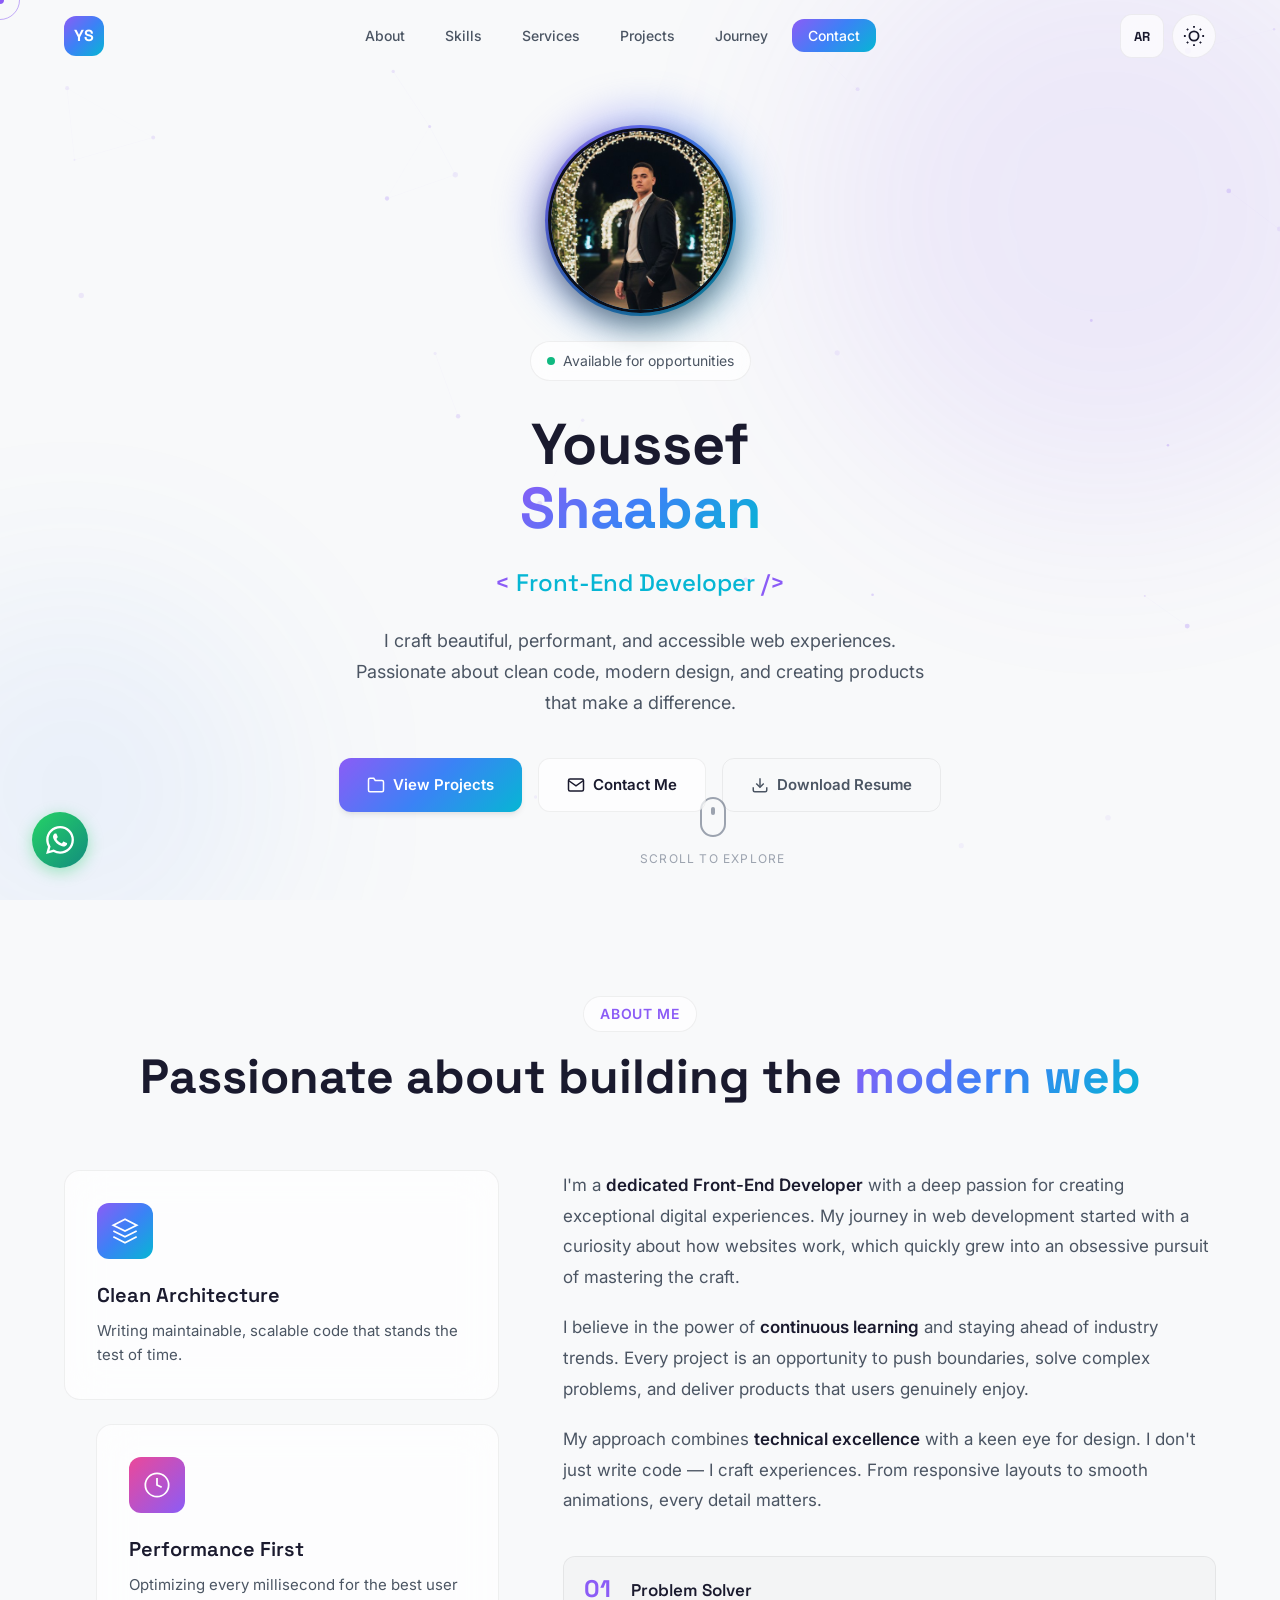
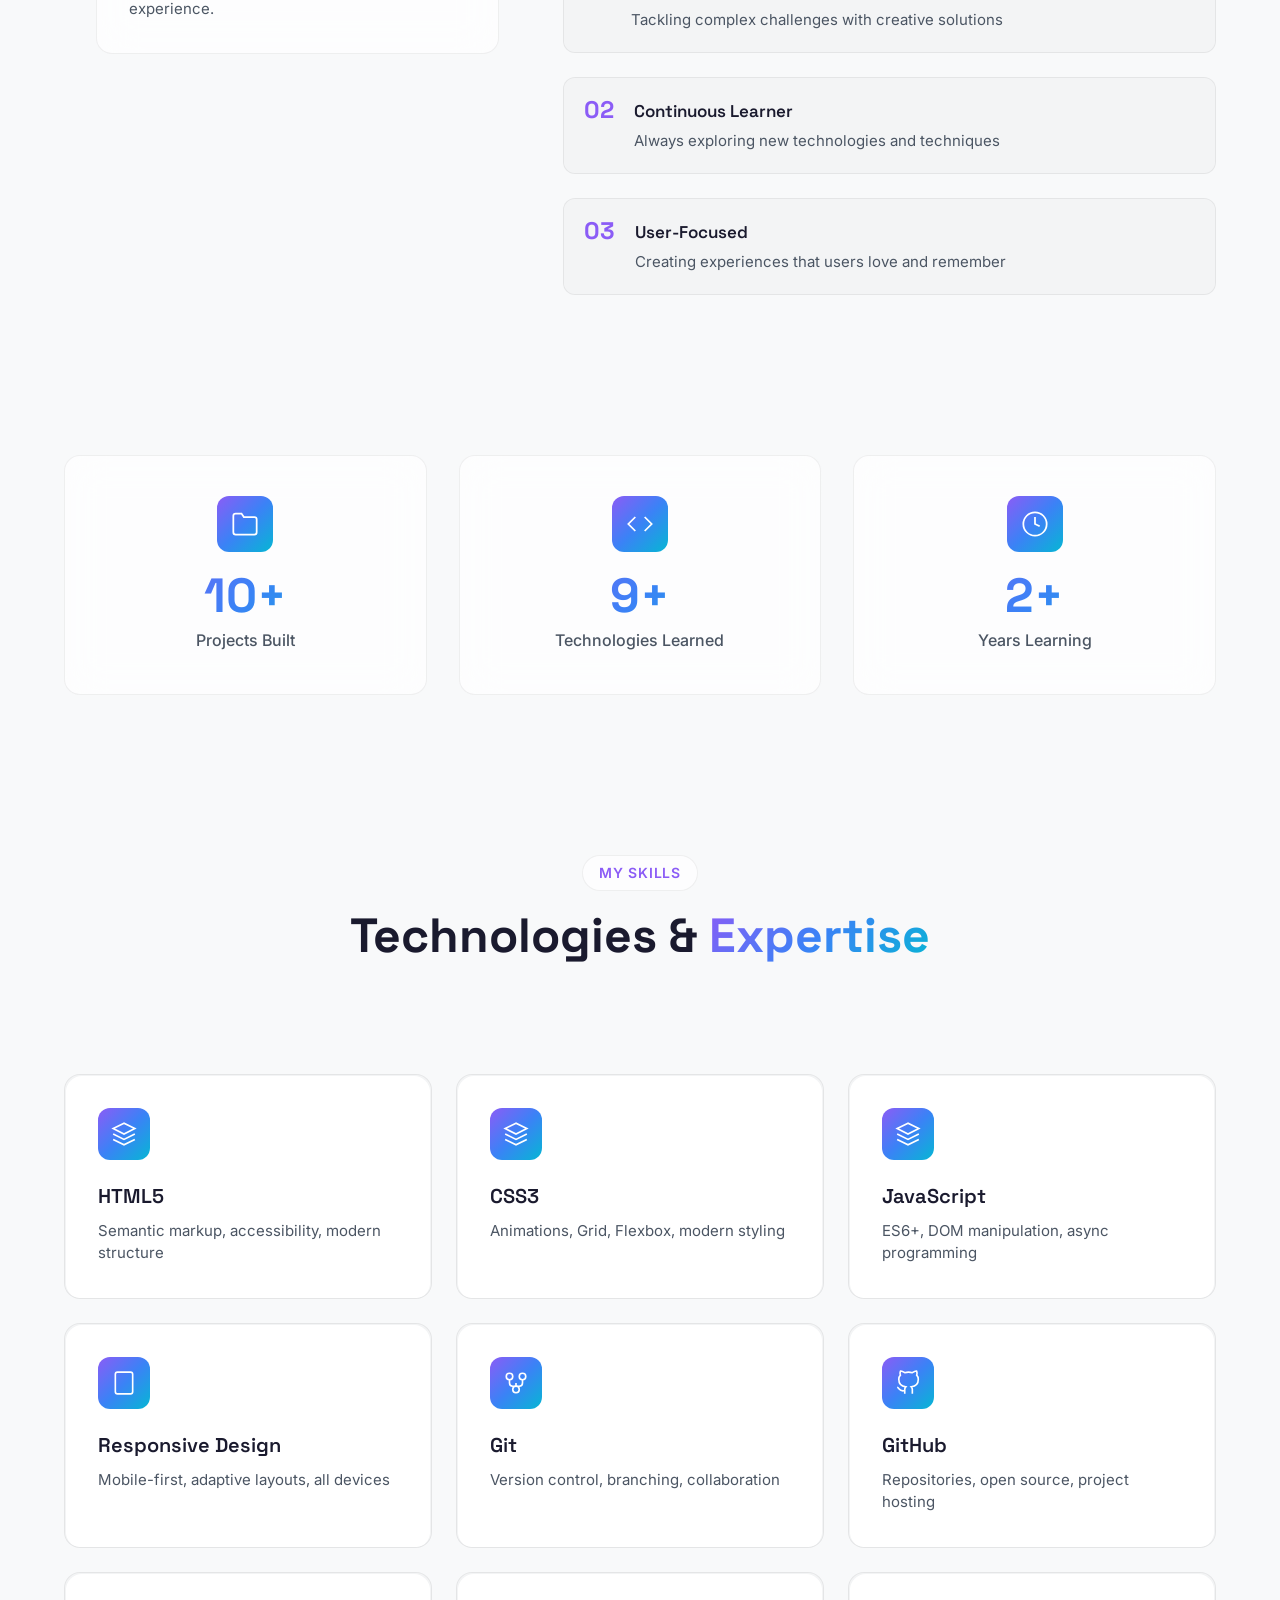
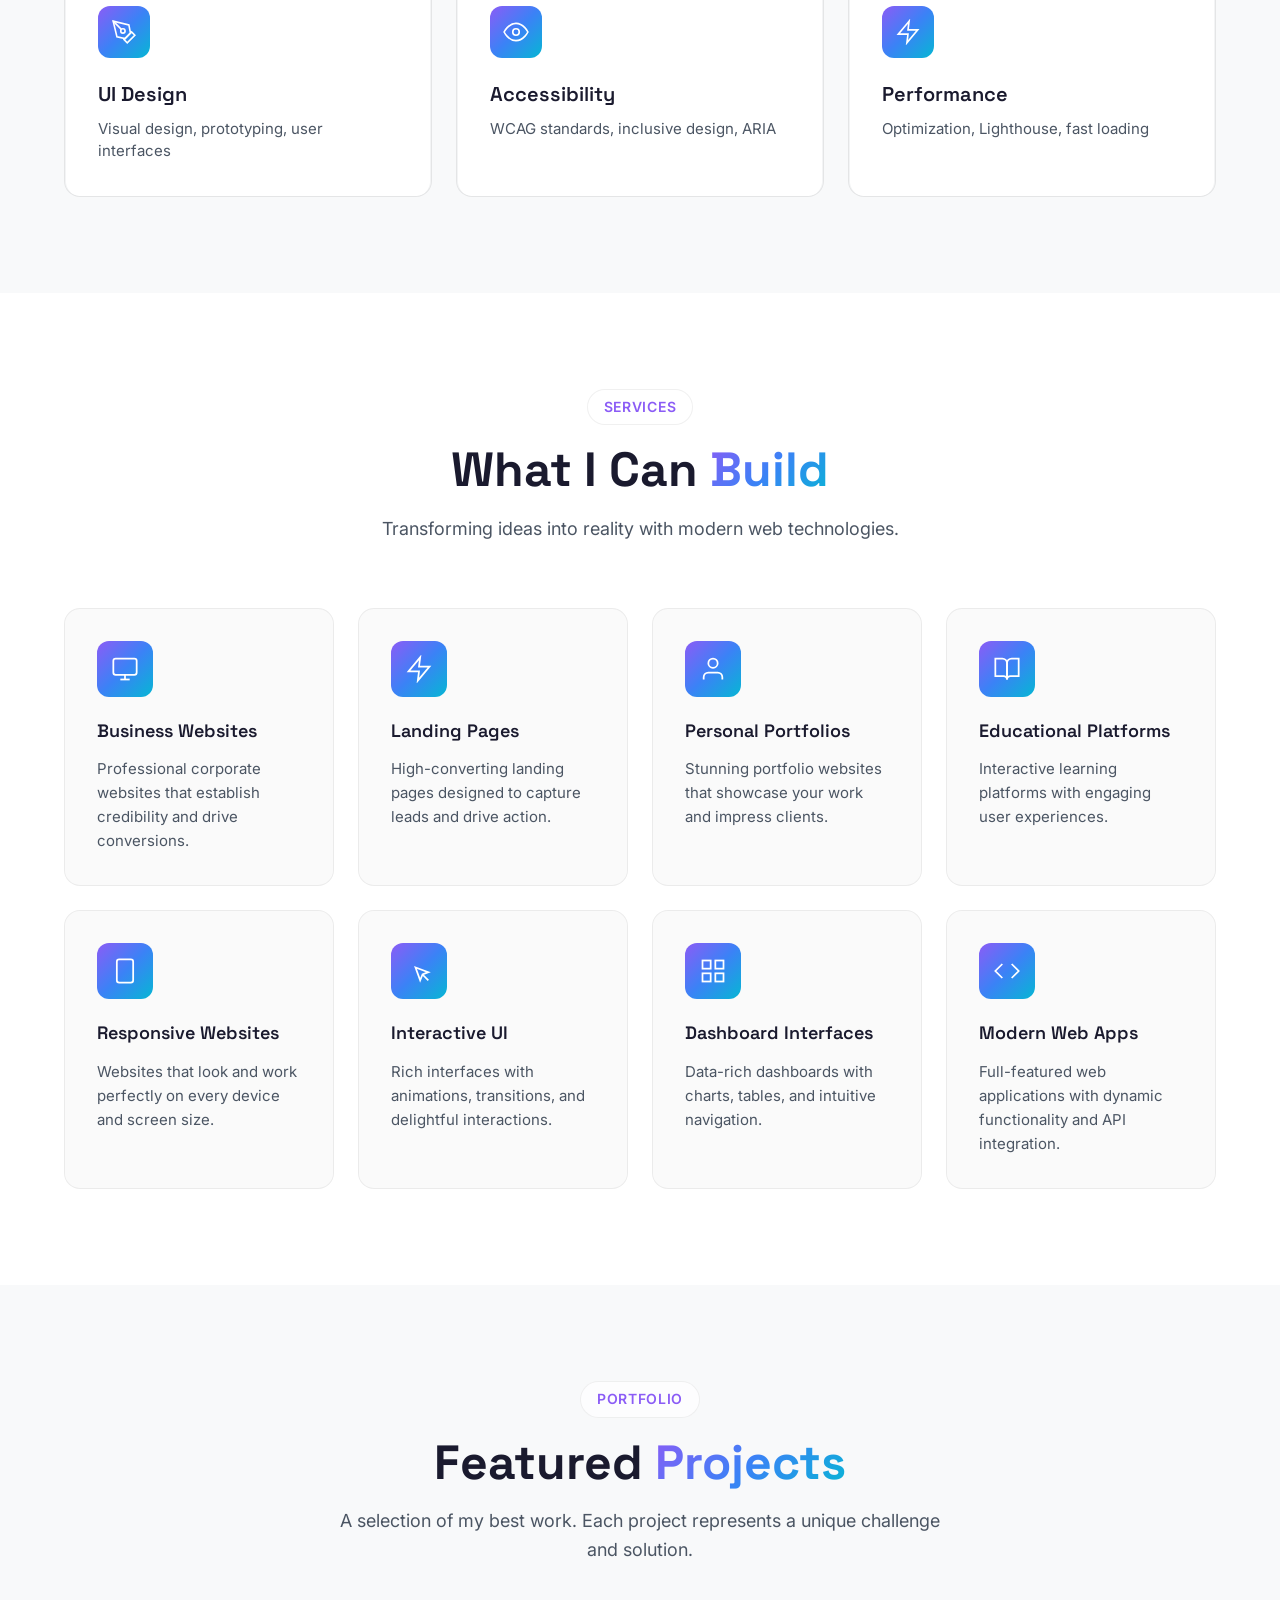
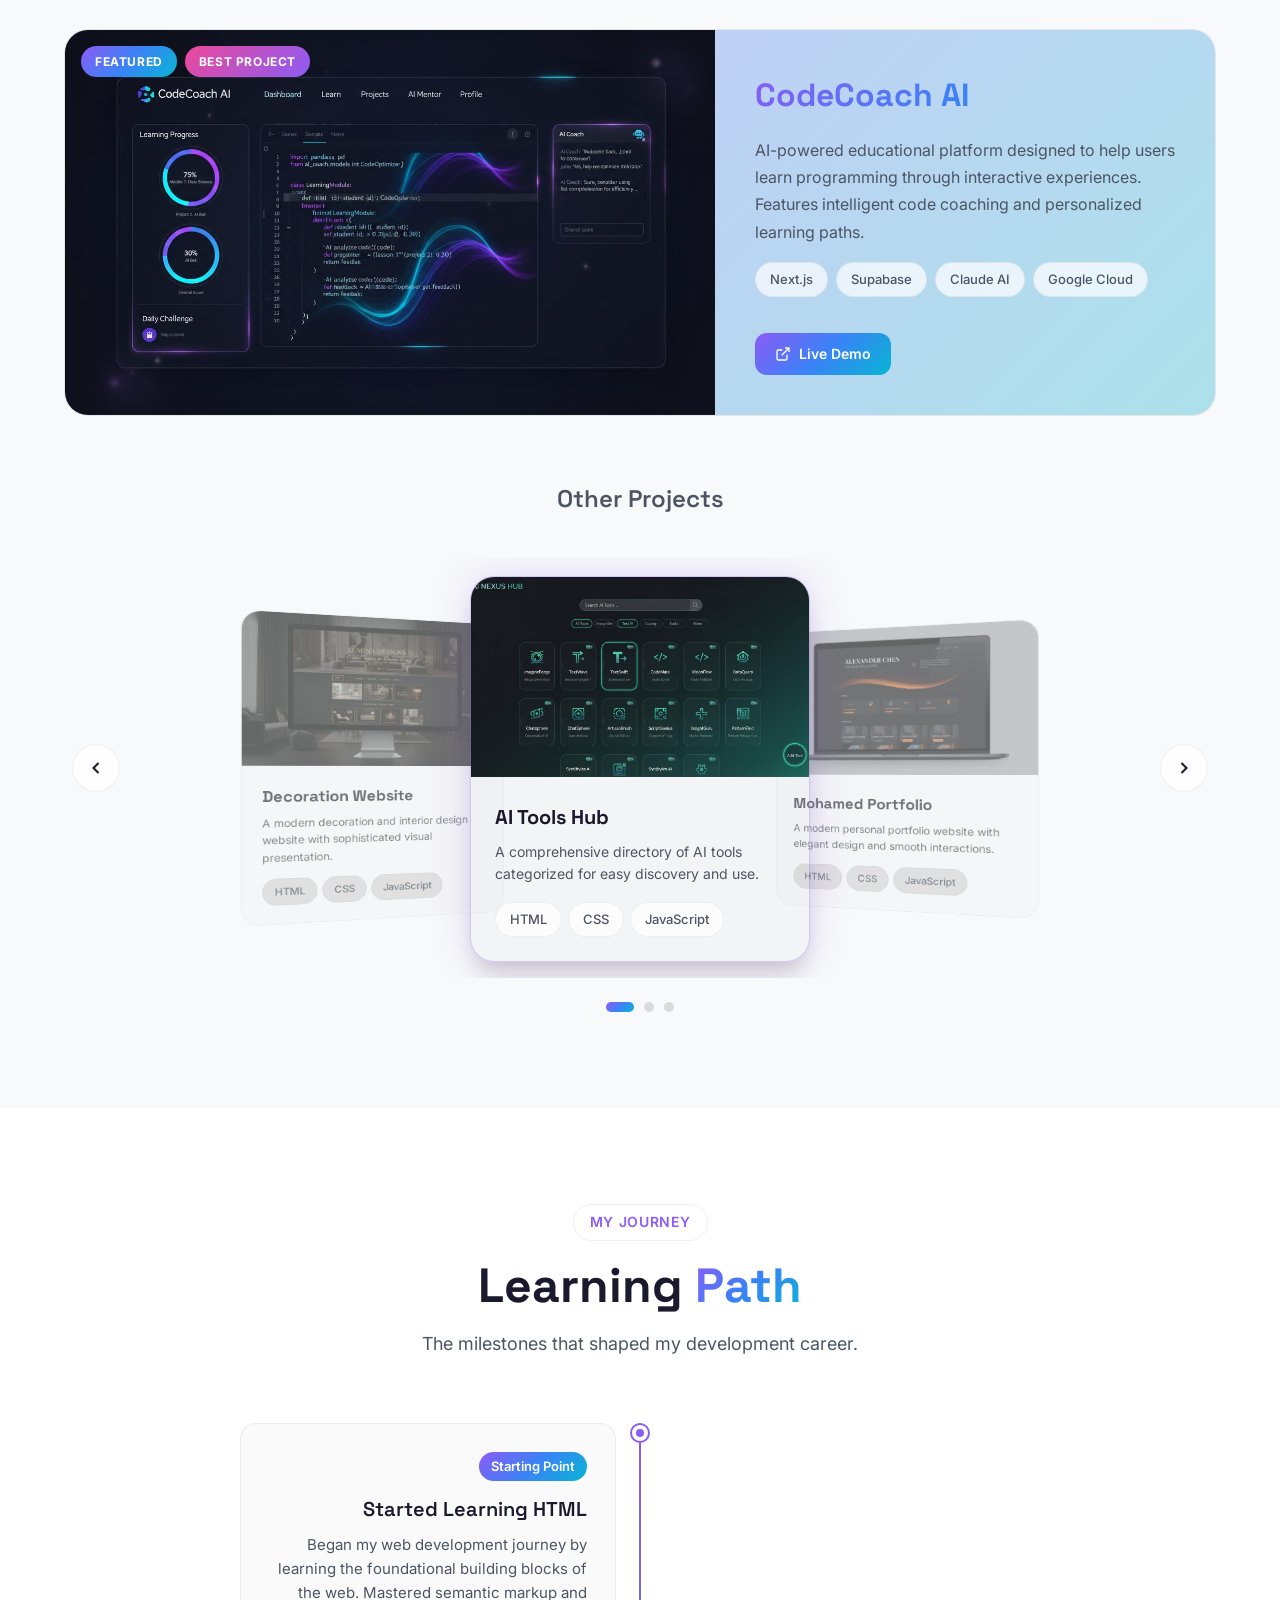
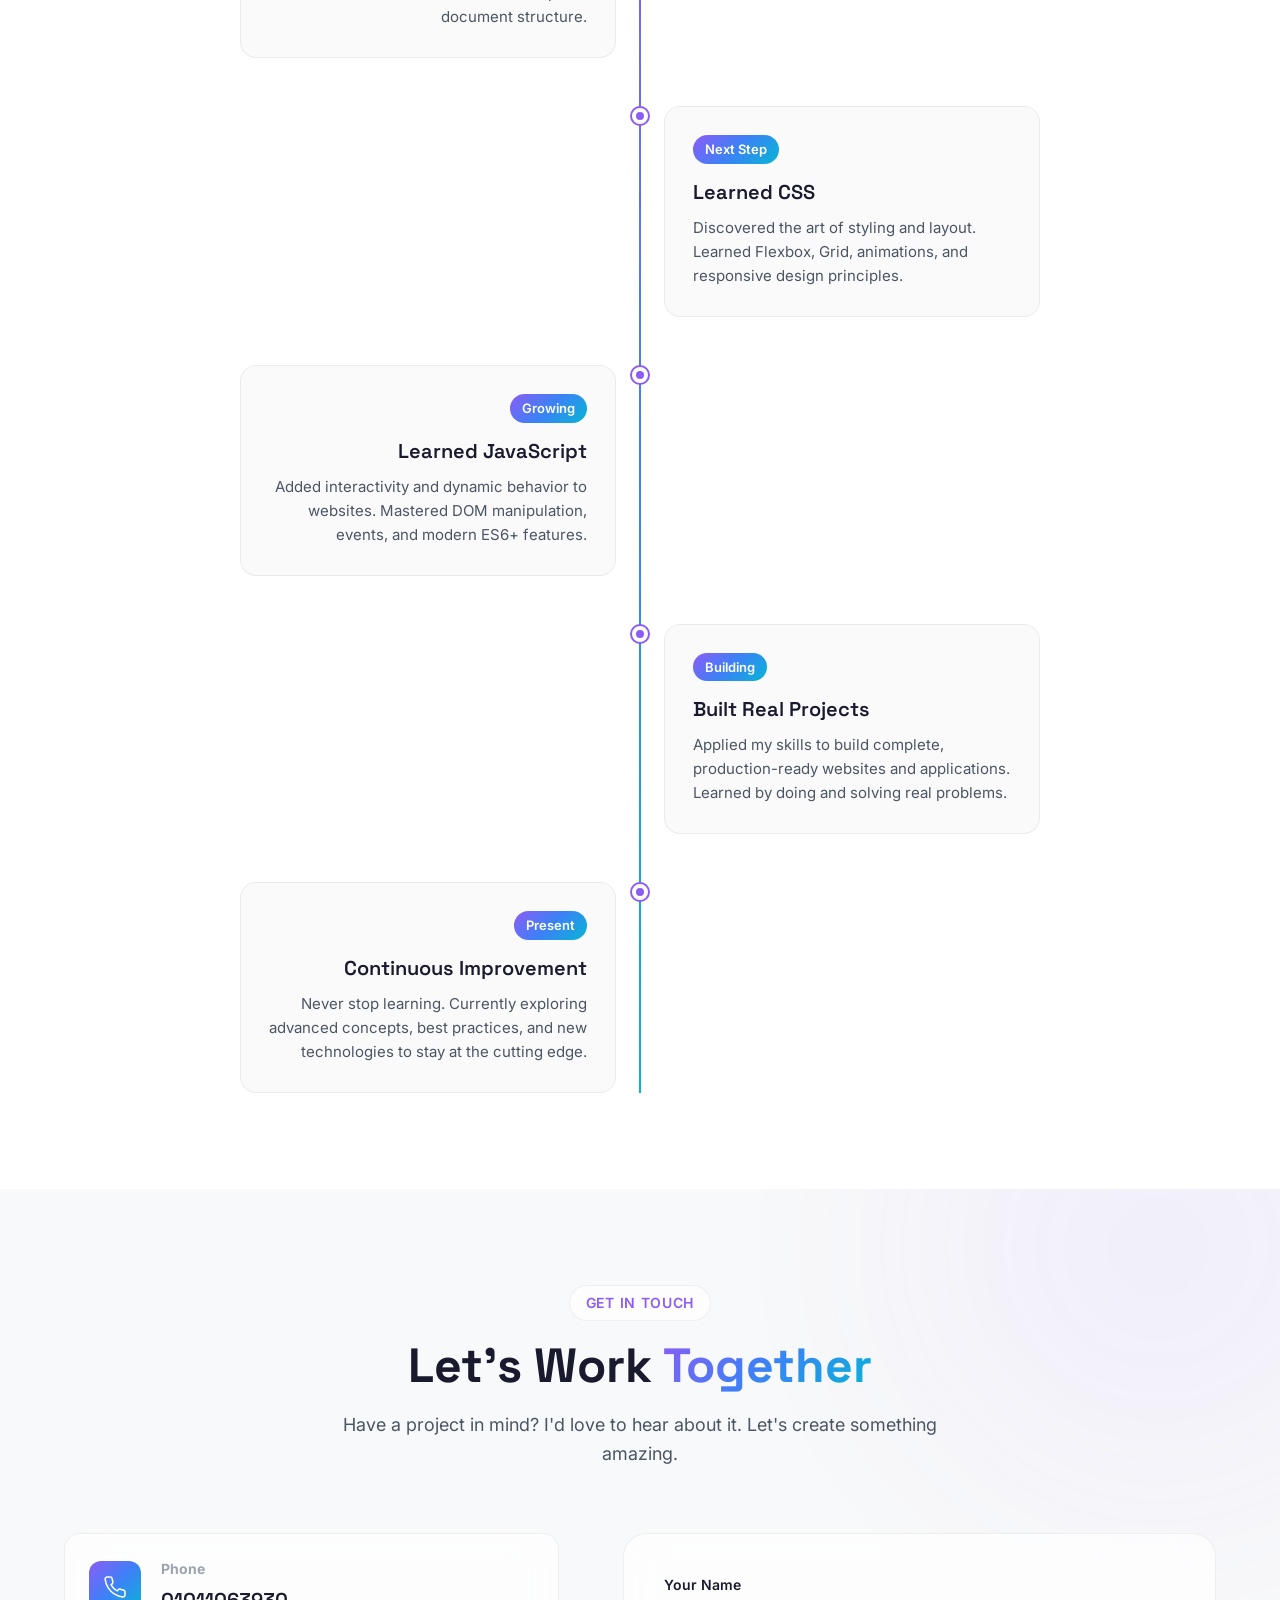
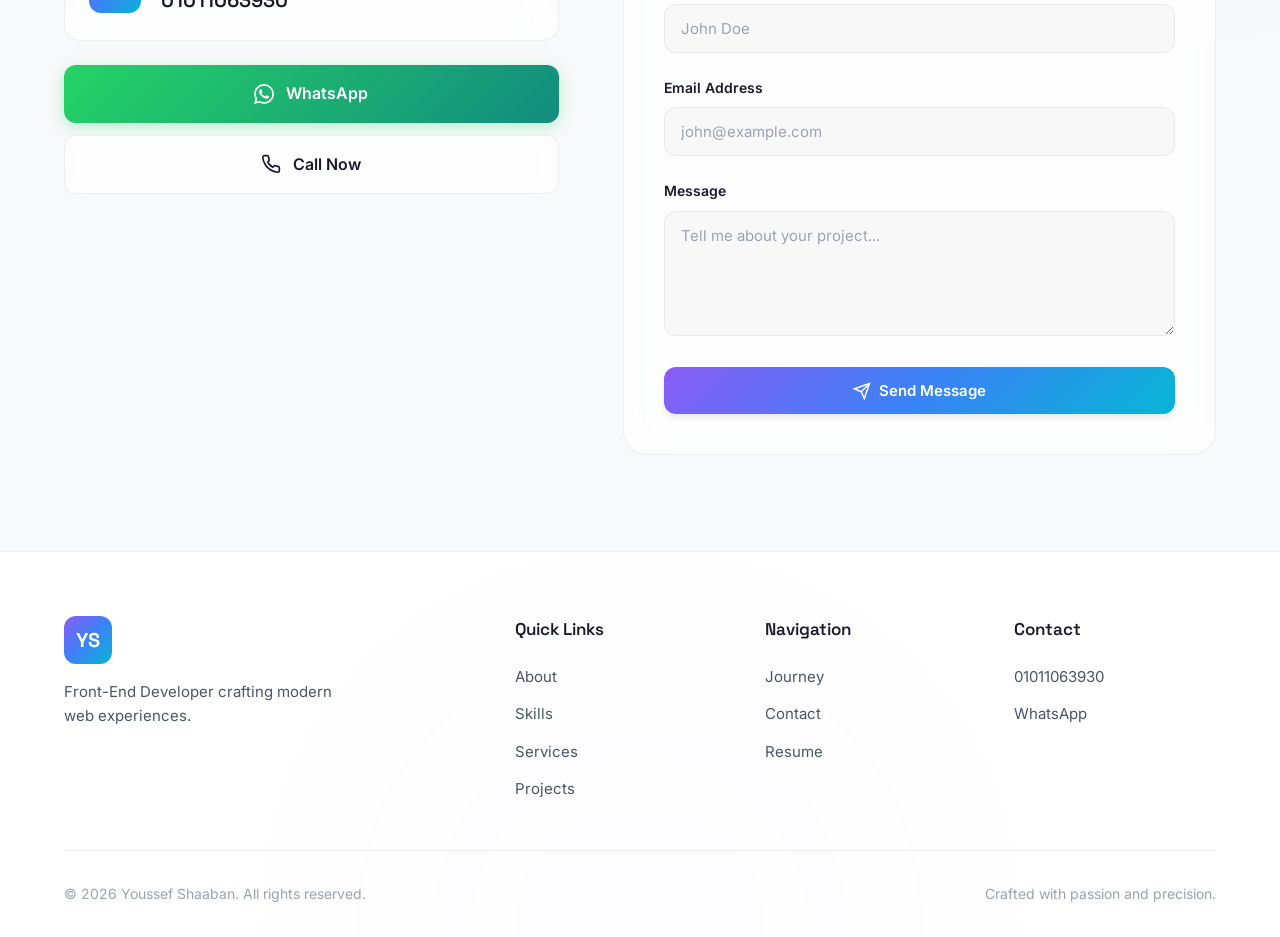
==== commit 5abba77d: "Update index.html" ====
--- a/index.html
+++ b/index.html
@@ -1,6 +1,8 @@
 <!DOCTYPE html>
 <html lang="en" dir="ltr" data-theme="dark">
 <head>
+    <link rel="stylesheet"
+href="https://cdnjs.cloudflare.com/ajax/libs/font-awesome/6.7.2/css/all.min.css">
     <meta charset="UTF-8">
     <meta name="viewport" content="width=device-width, initial-scale=1.0">
     
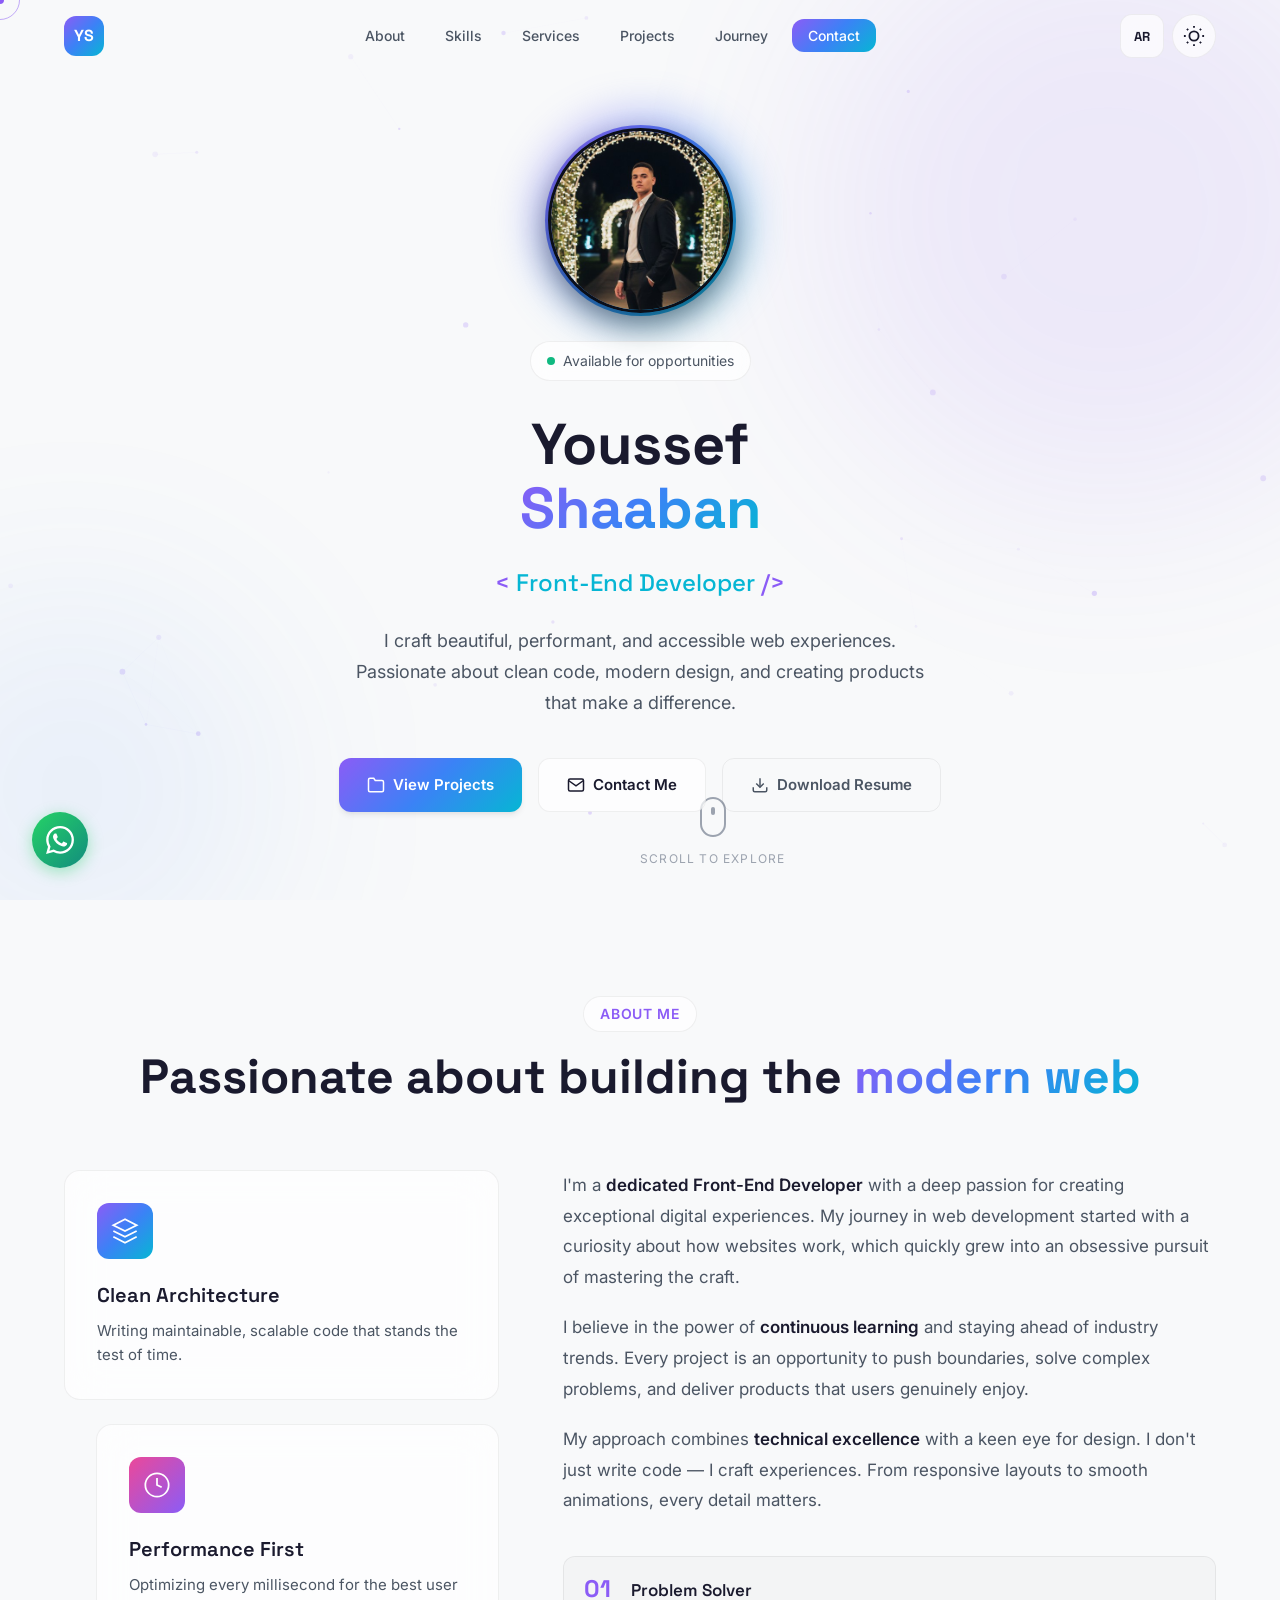
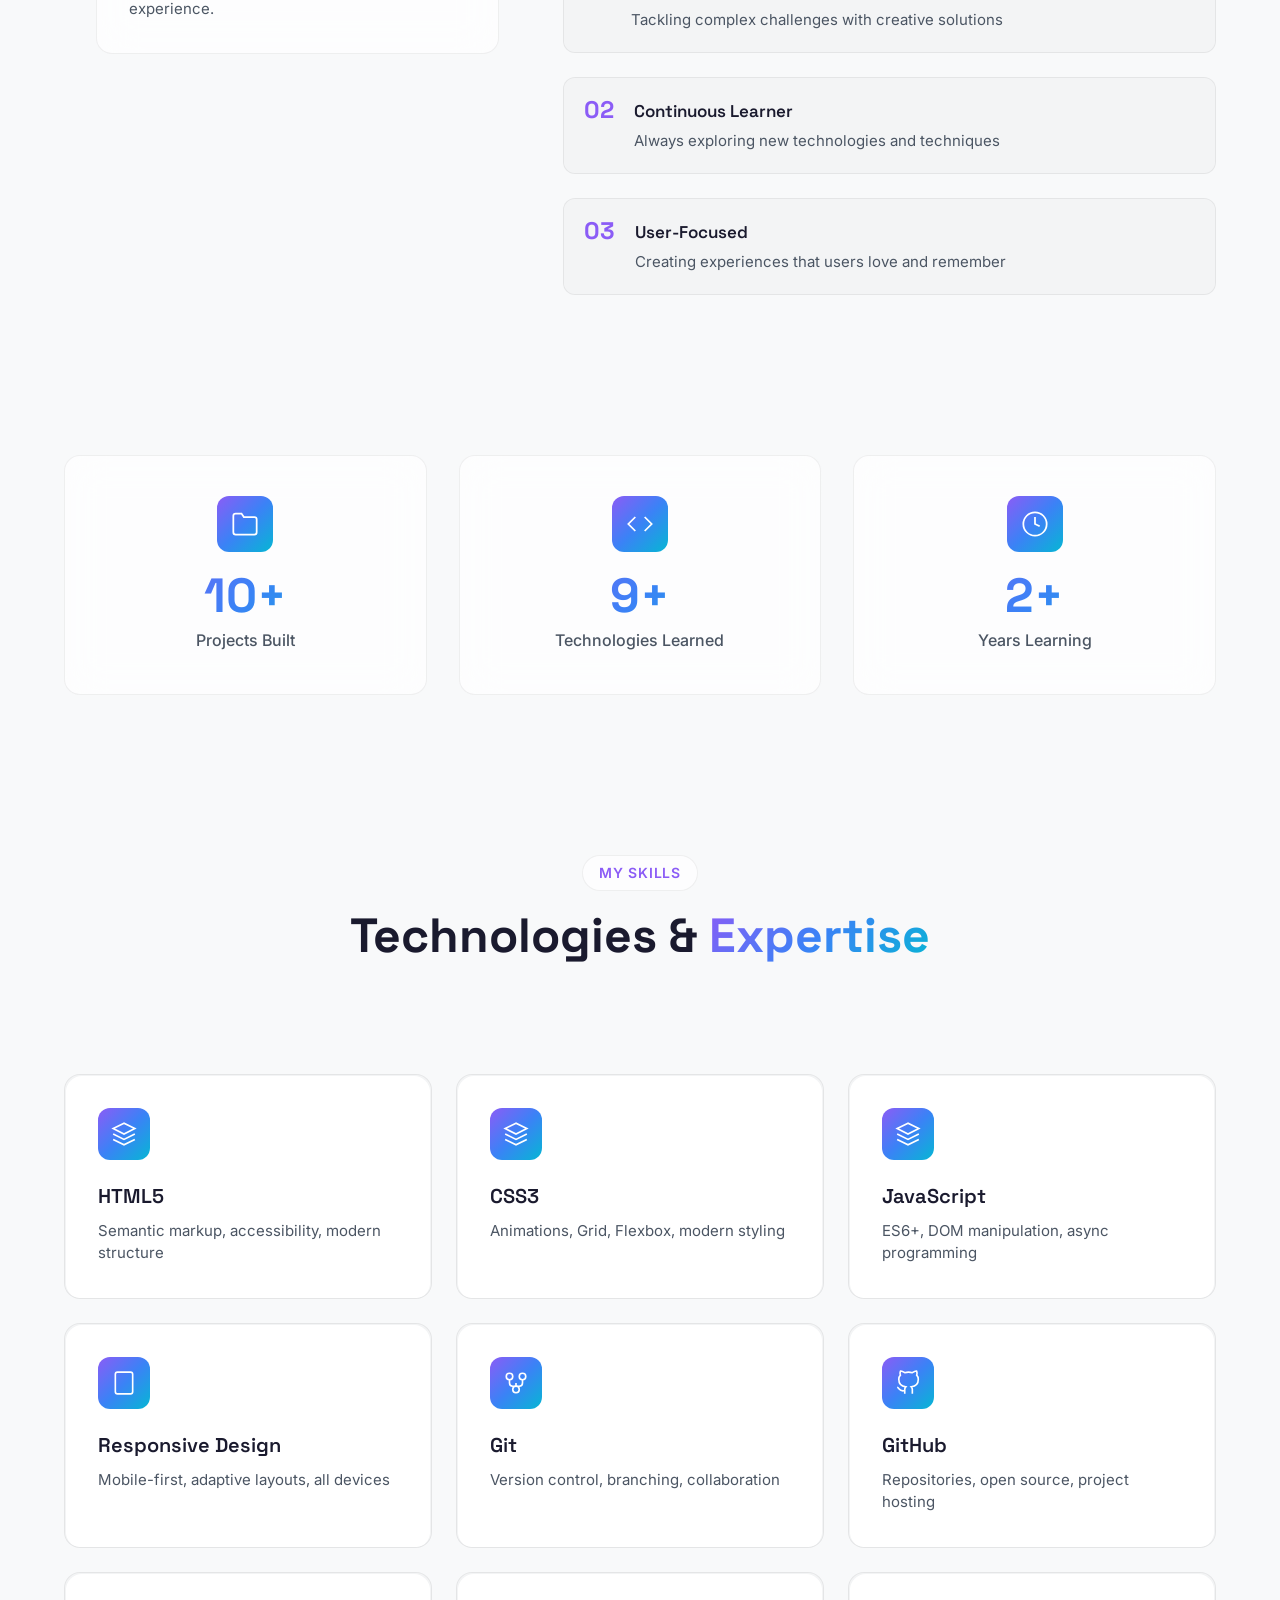
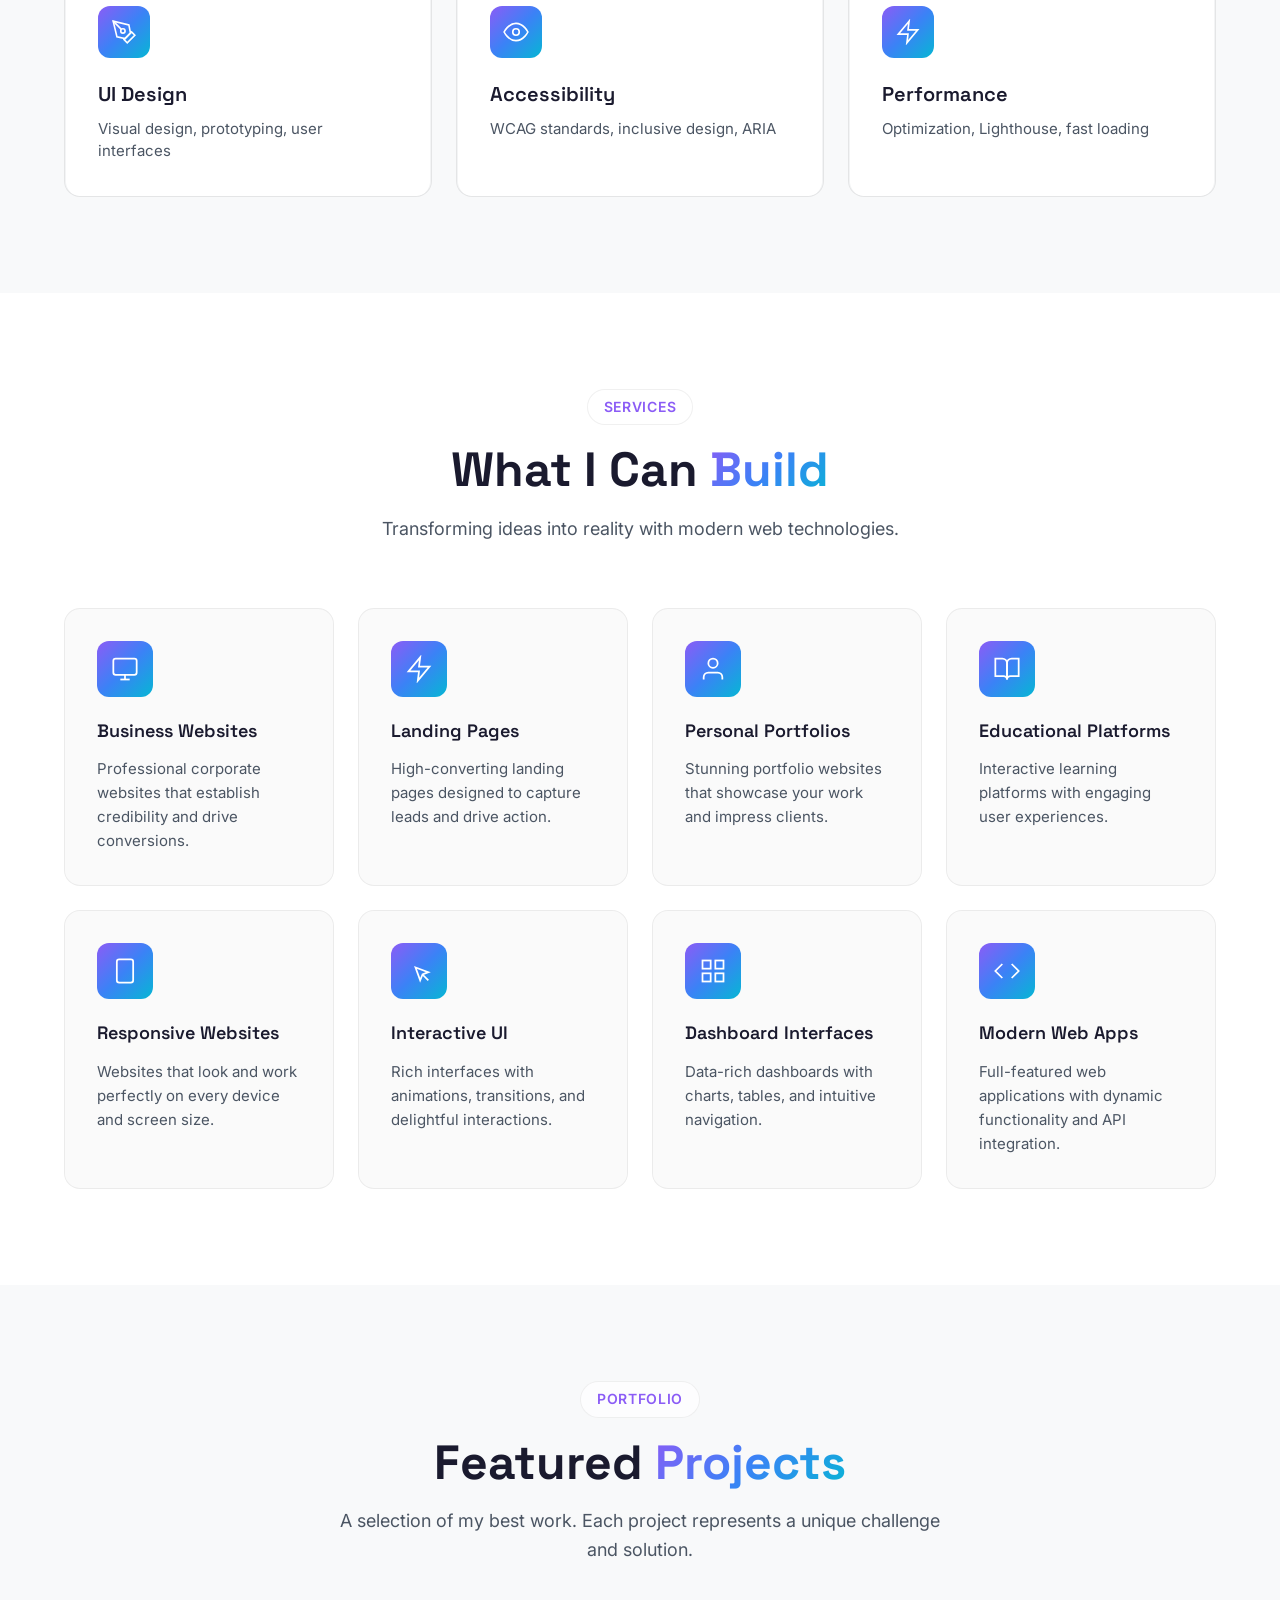
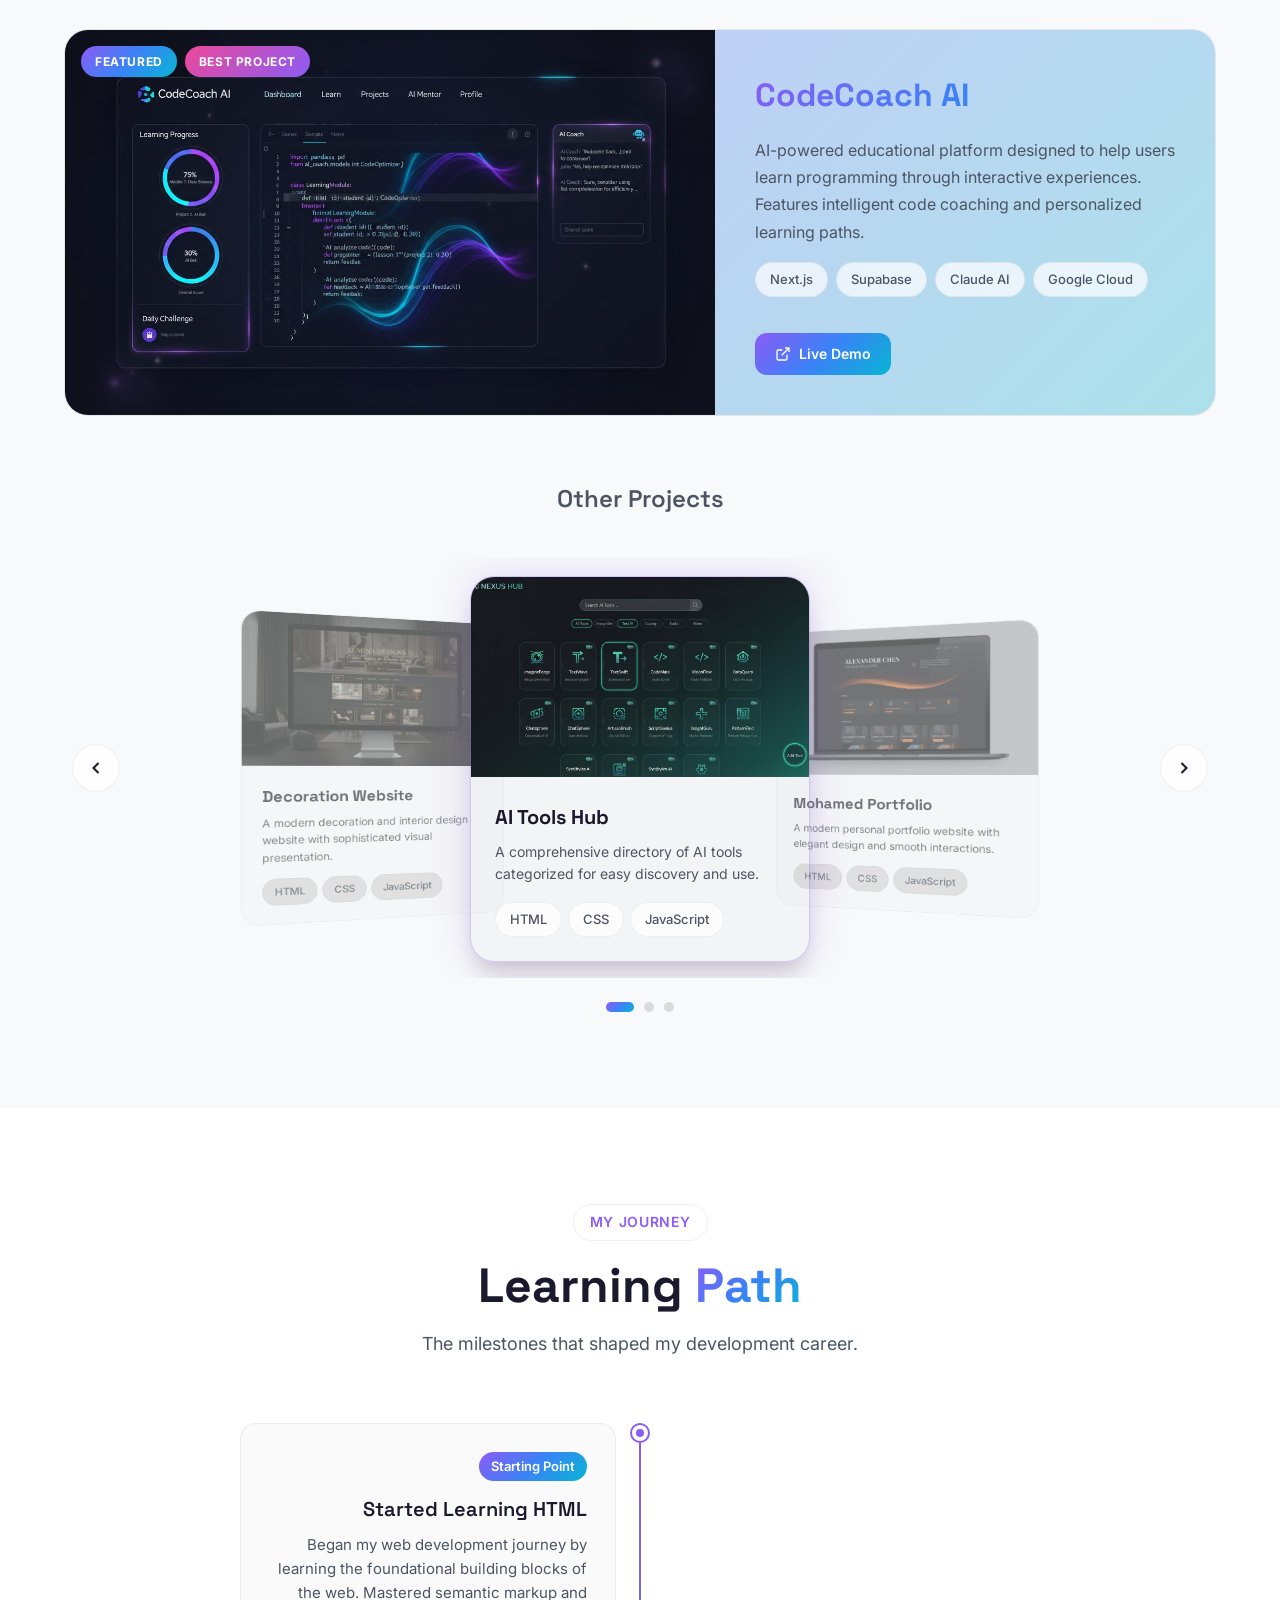
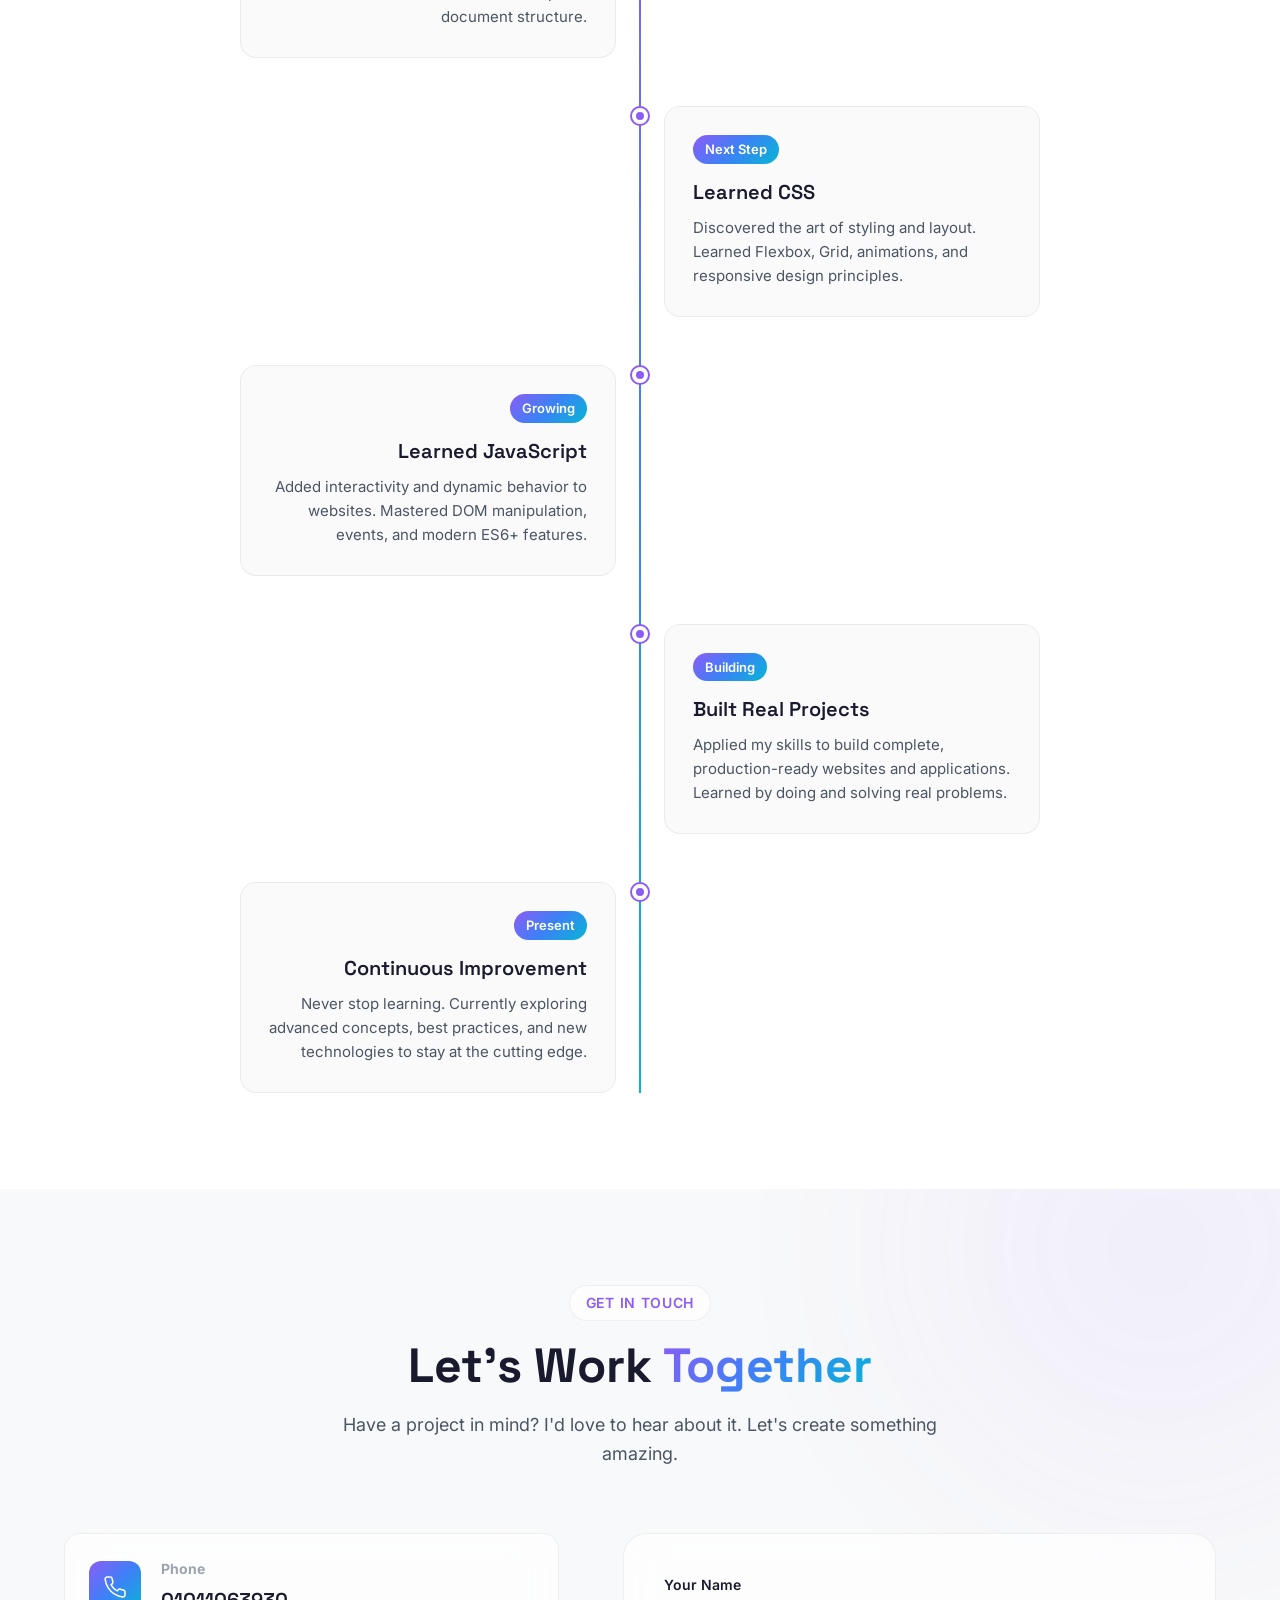
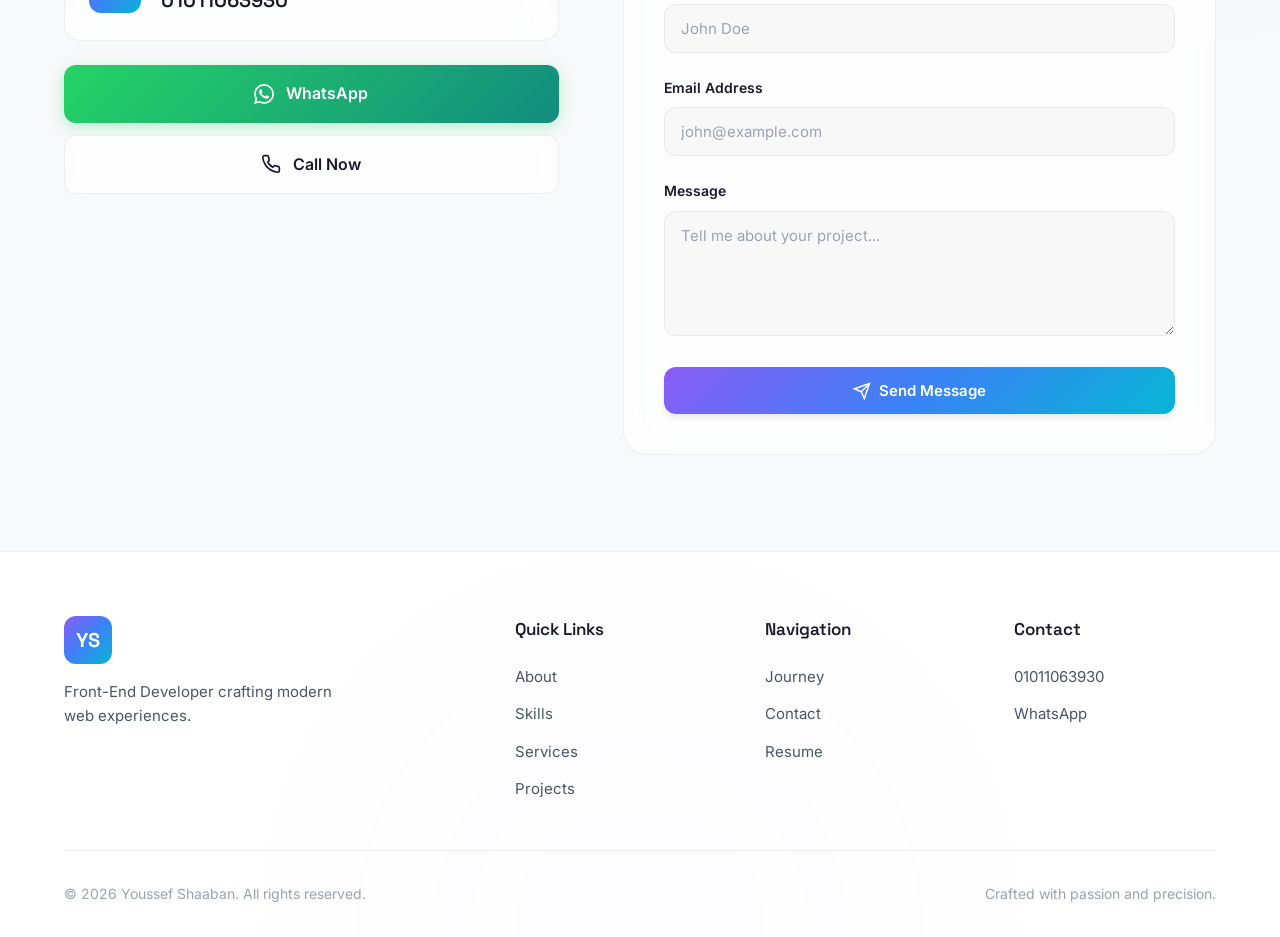
==== commit 48ecb3dd: "Fix whitespace in Font Awesome stylesheet link Removed unnecessary whitespace in the link tag." ====
--- a/index.html
+++ b/index.html
@@ -1,8 +1,7 @@
 <!DOCTYPE html>
 <html lang="en" dir="ltr" data-theme="dark">
 <head>
-    <link rel="stylesheet"
-href="https://cdnjs.cloudflare.com/ajax/libs/font-awesome/6.7.2/css/all.min.css">
+    <link rel="stylesheet"href="https://cdnjs.cloudflare.com/ajax/libs/font-awesome/6.7.2/css/all.min.css">
     <meta charset="UTF-8">
     <meta name="viewport" content="width=device-width, initial-scale=1.0">
     
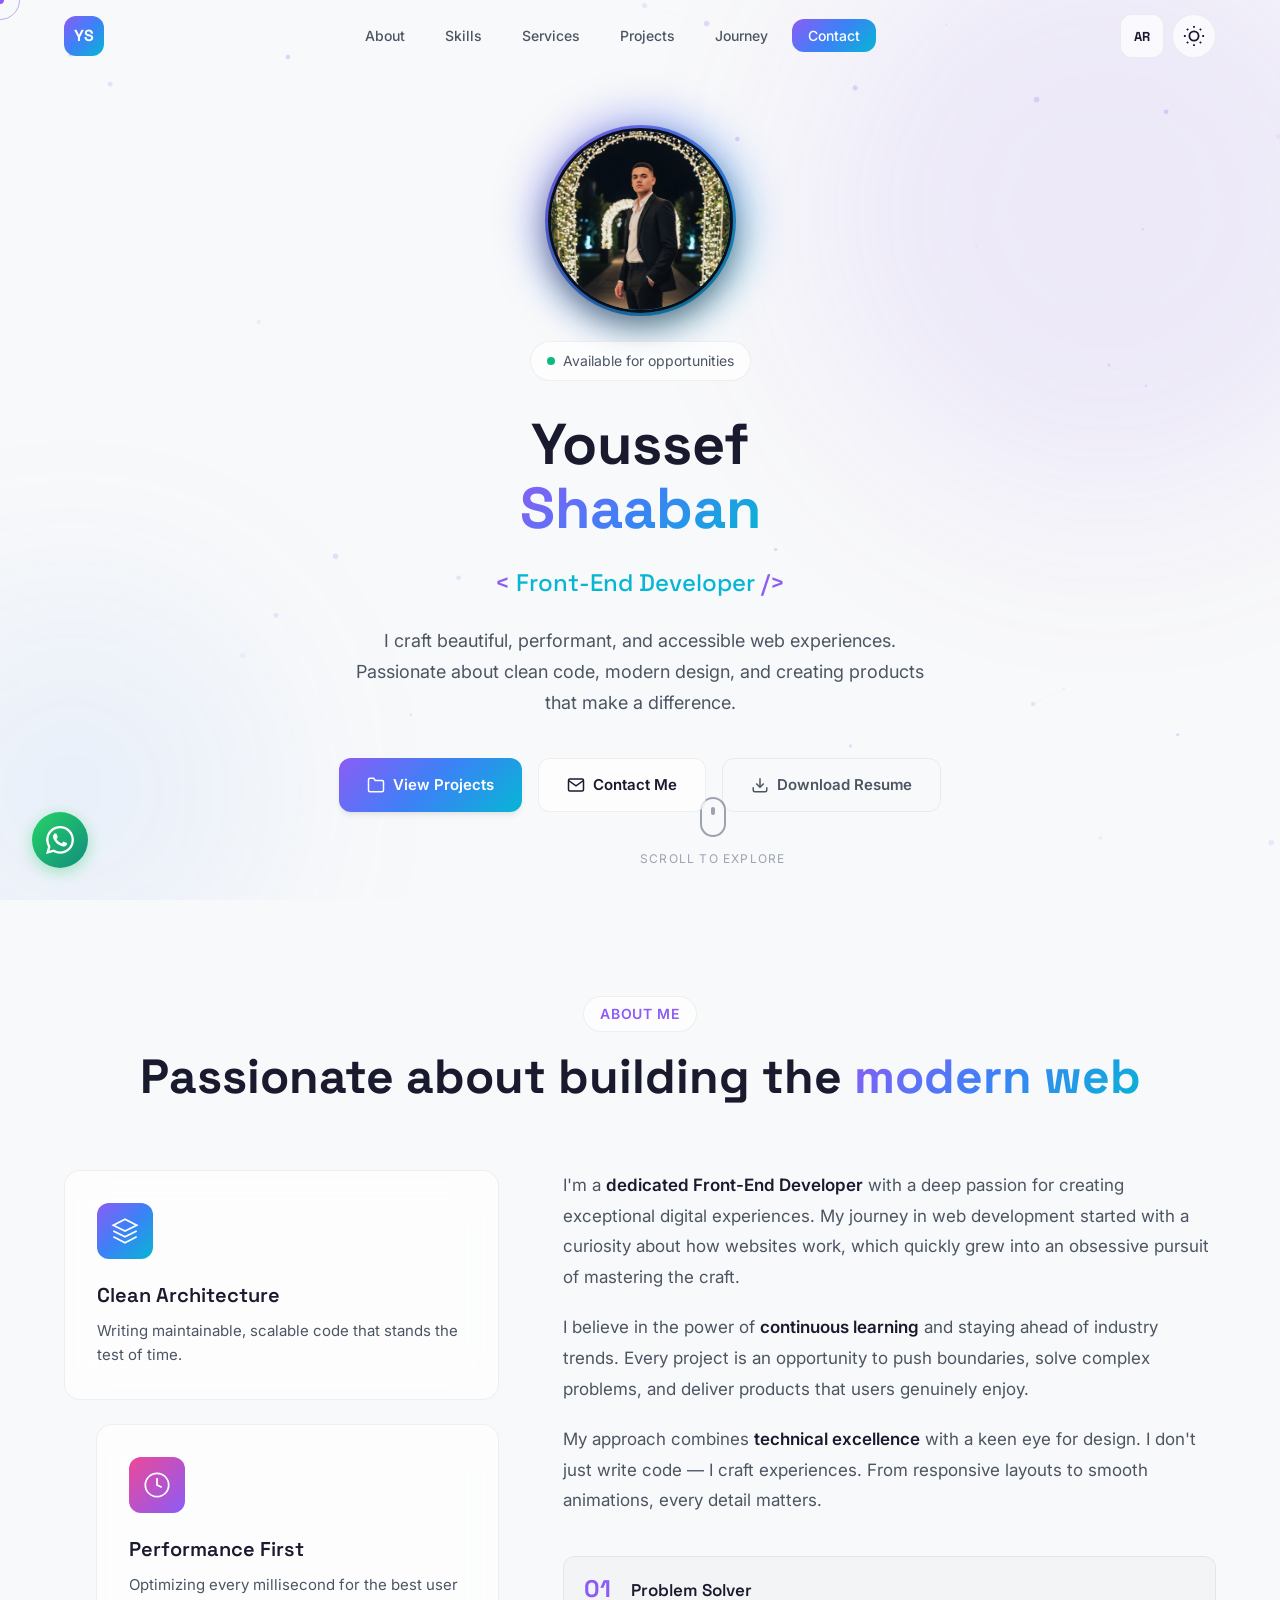
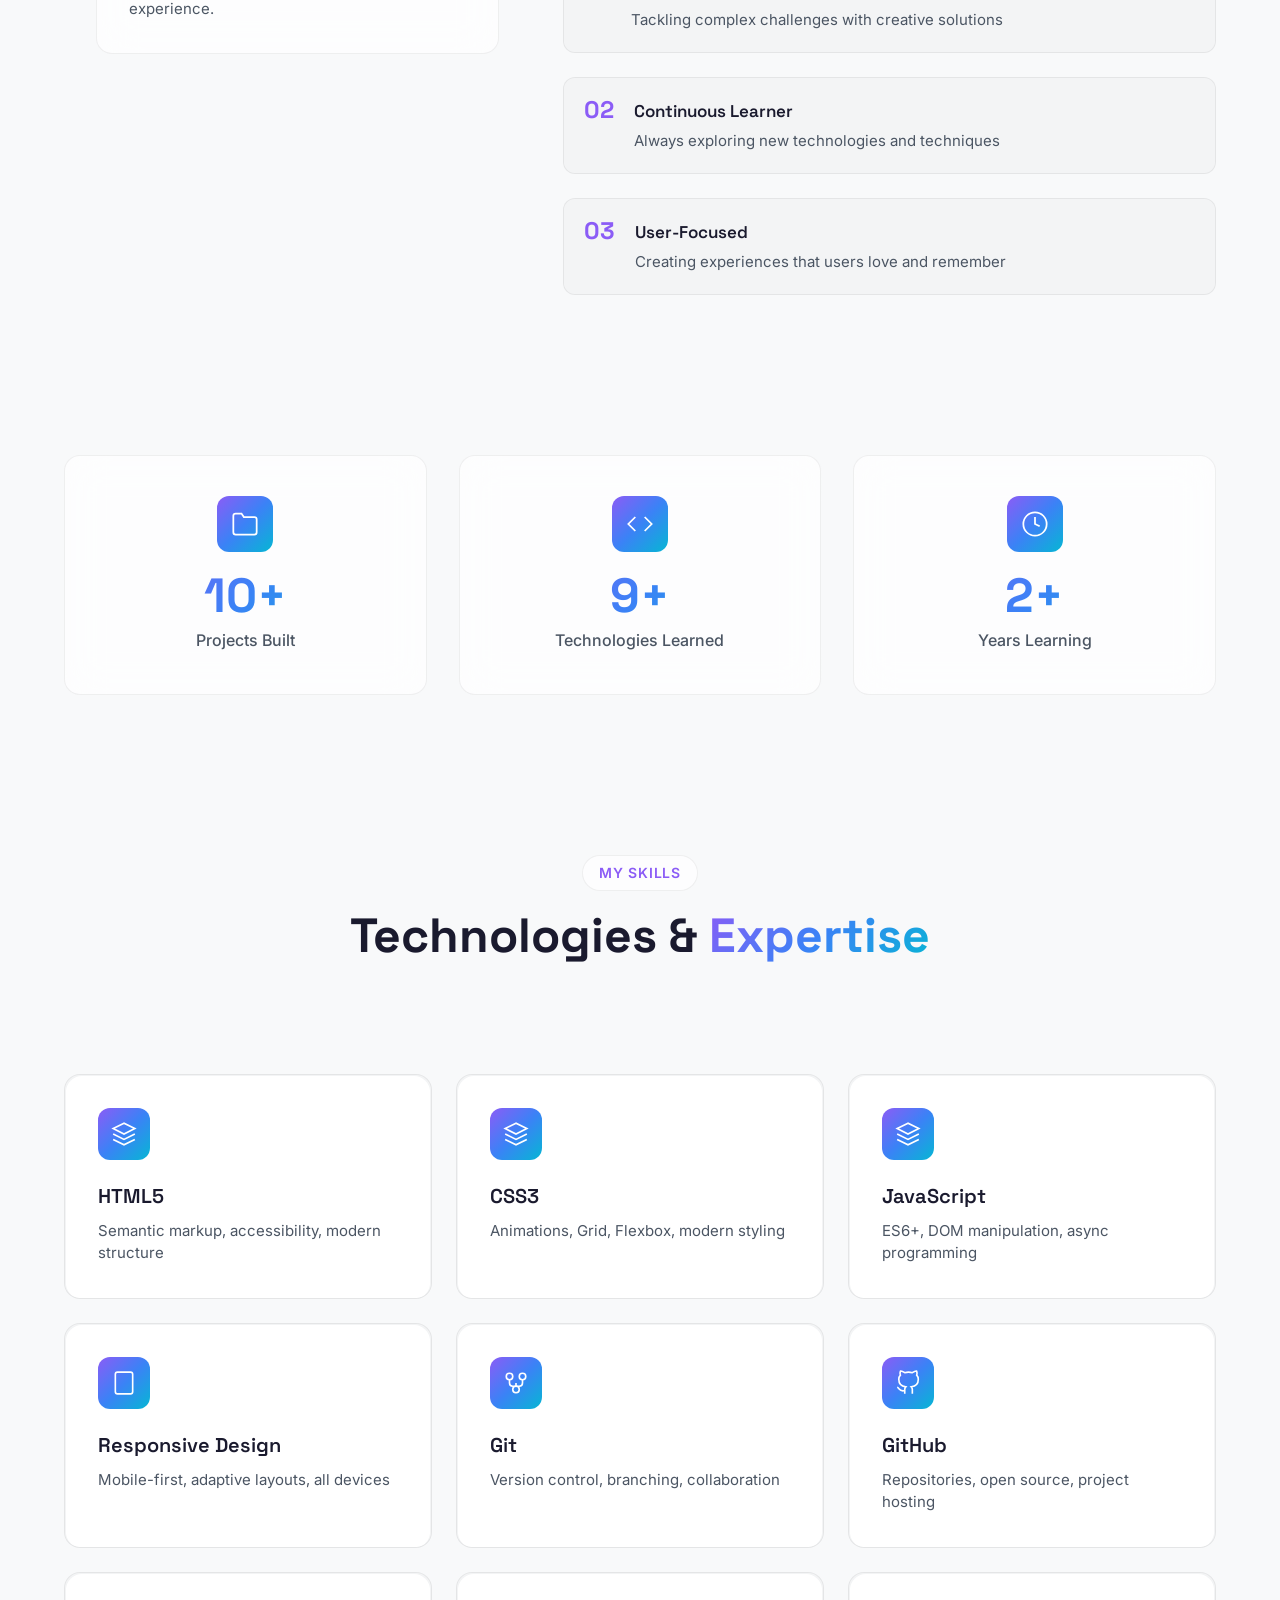
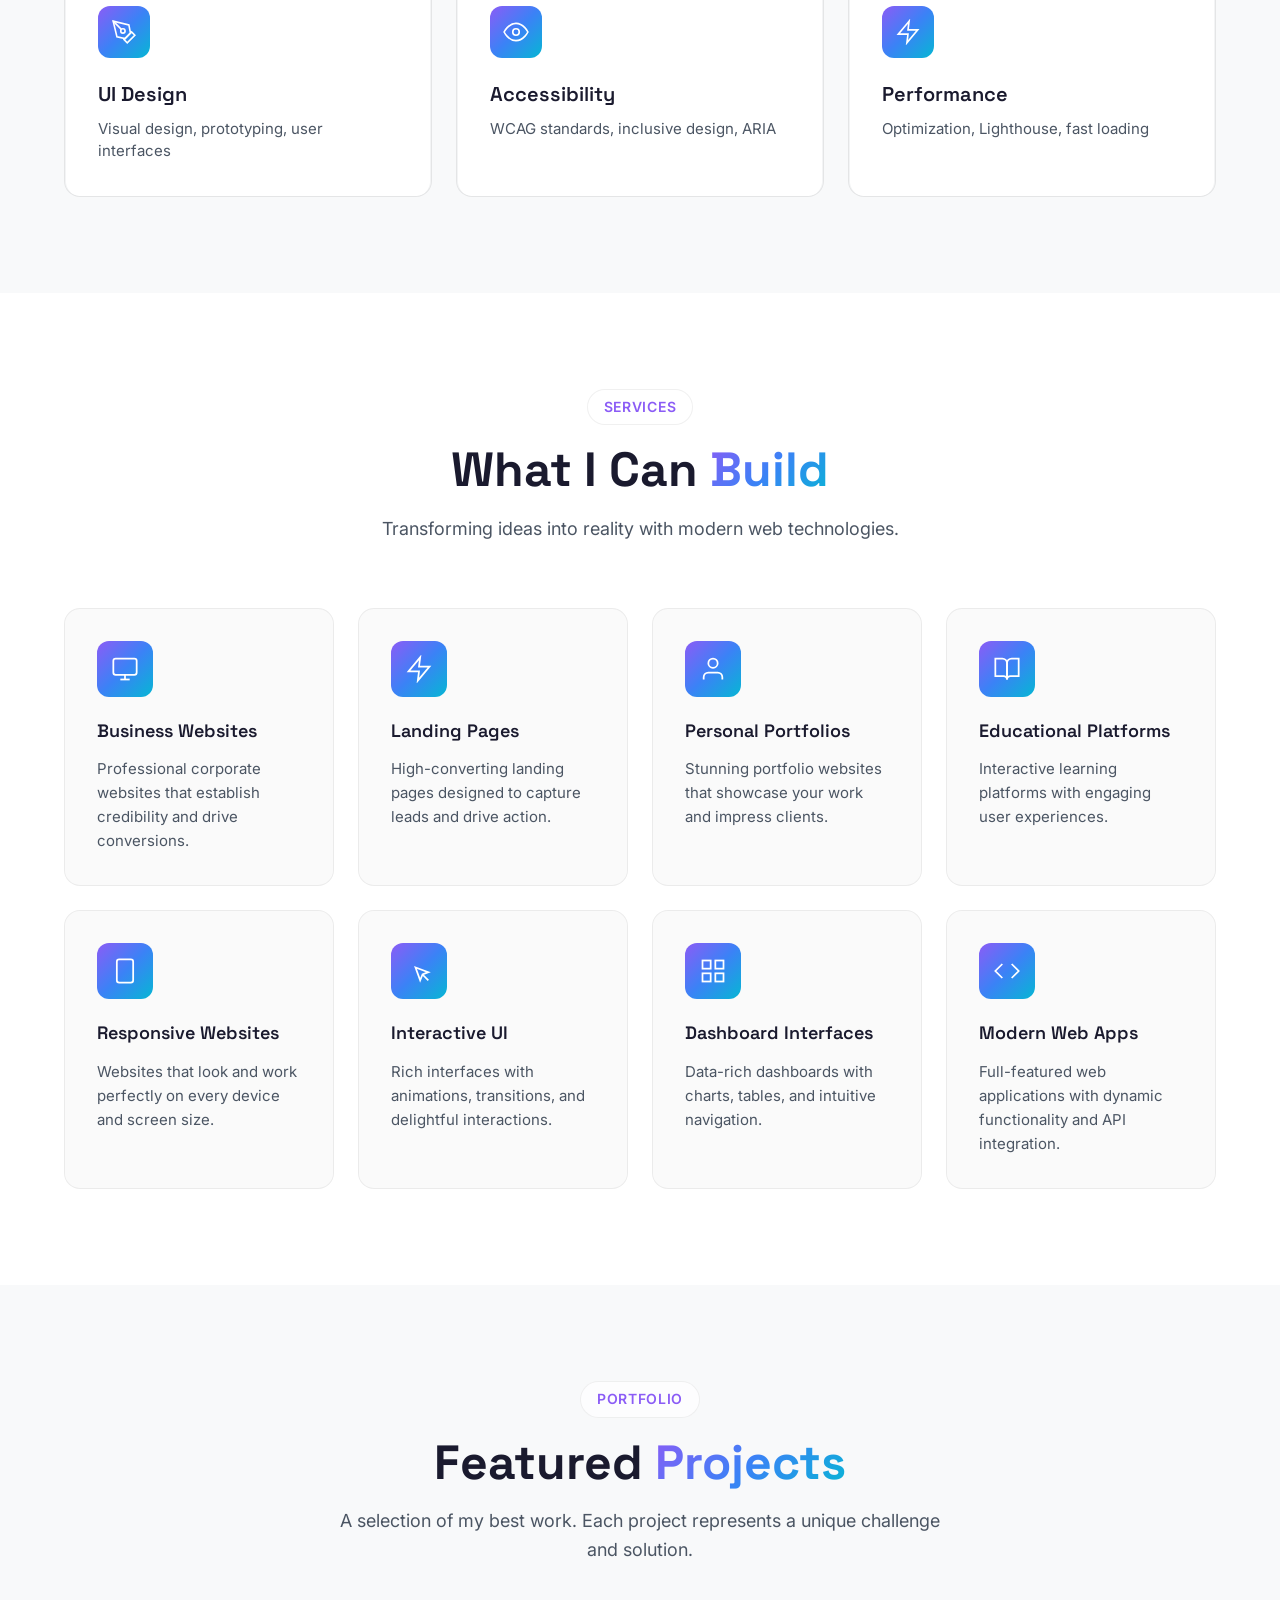
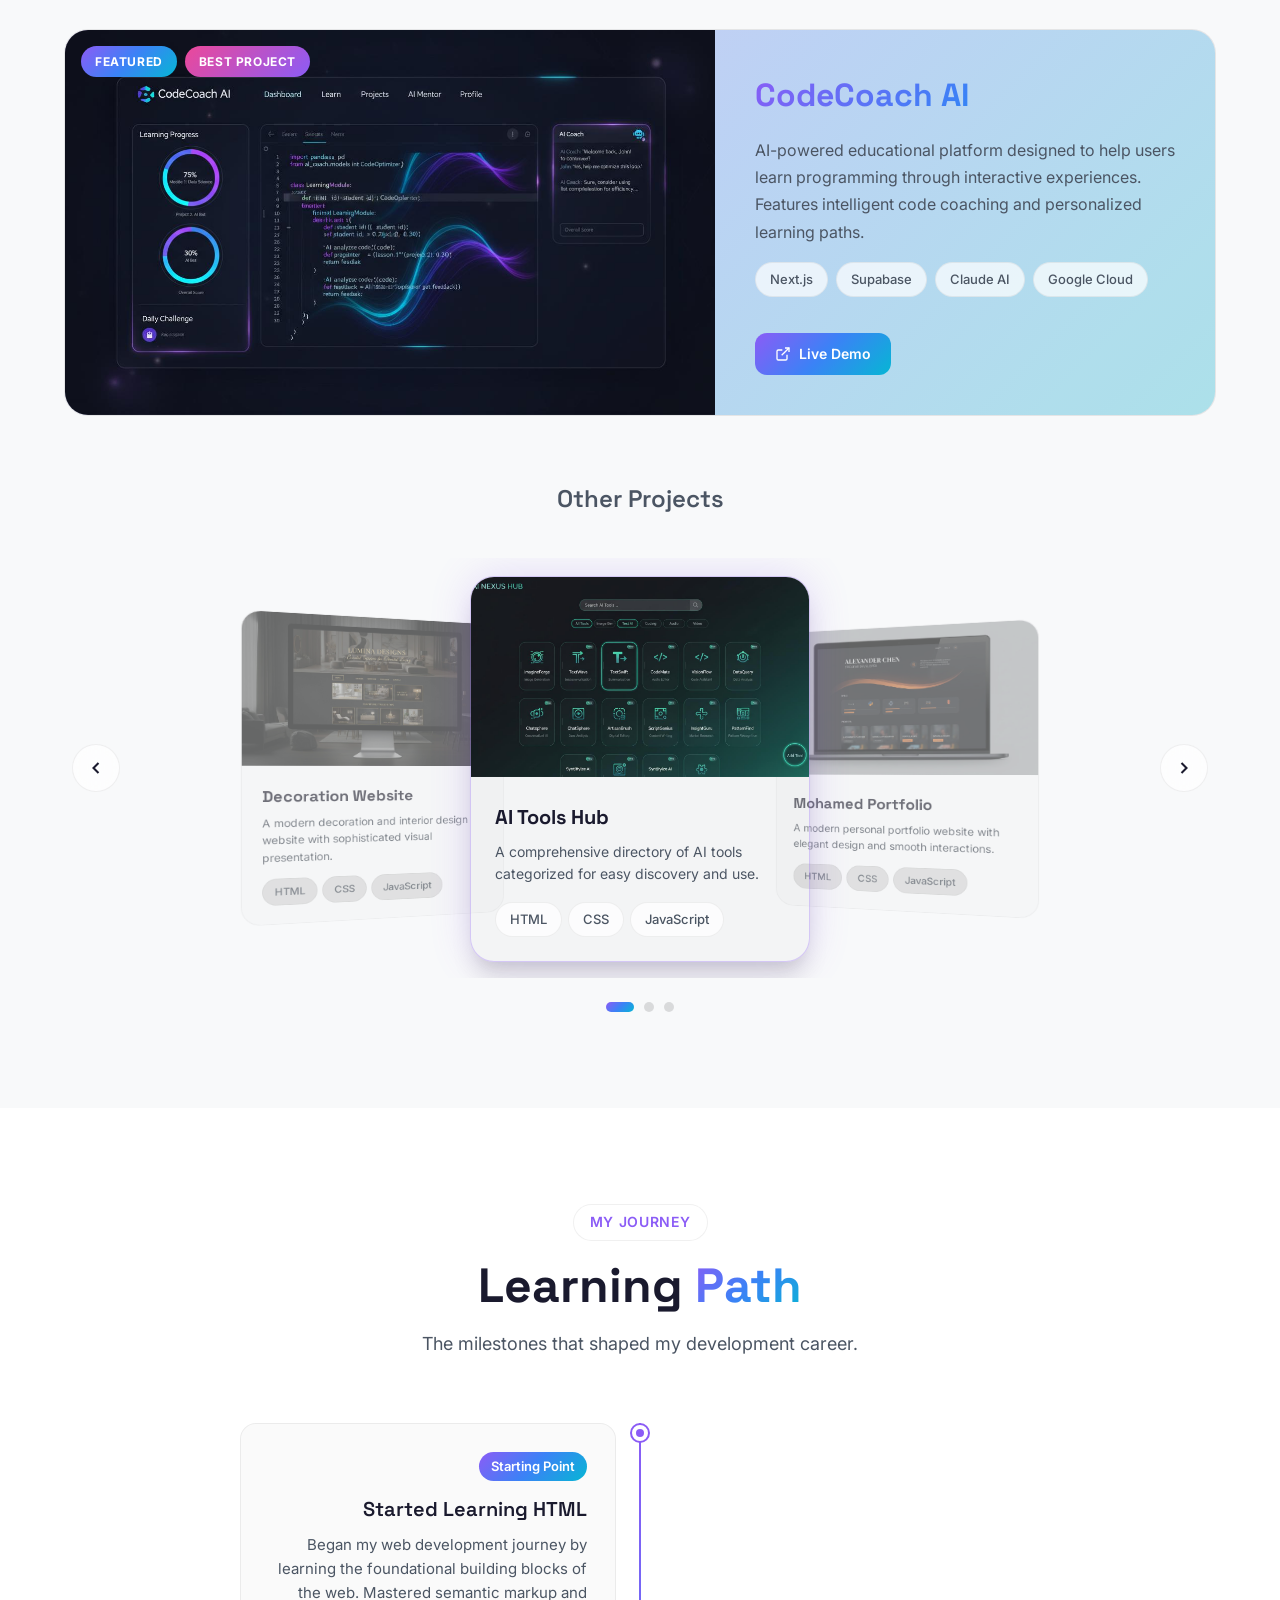
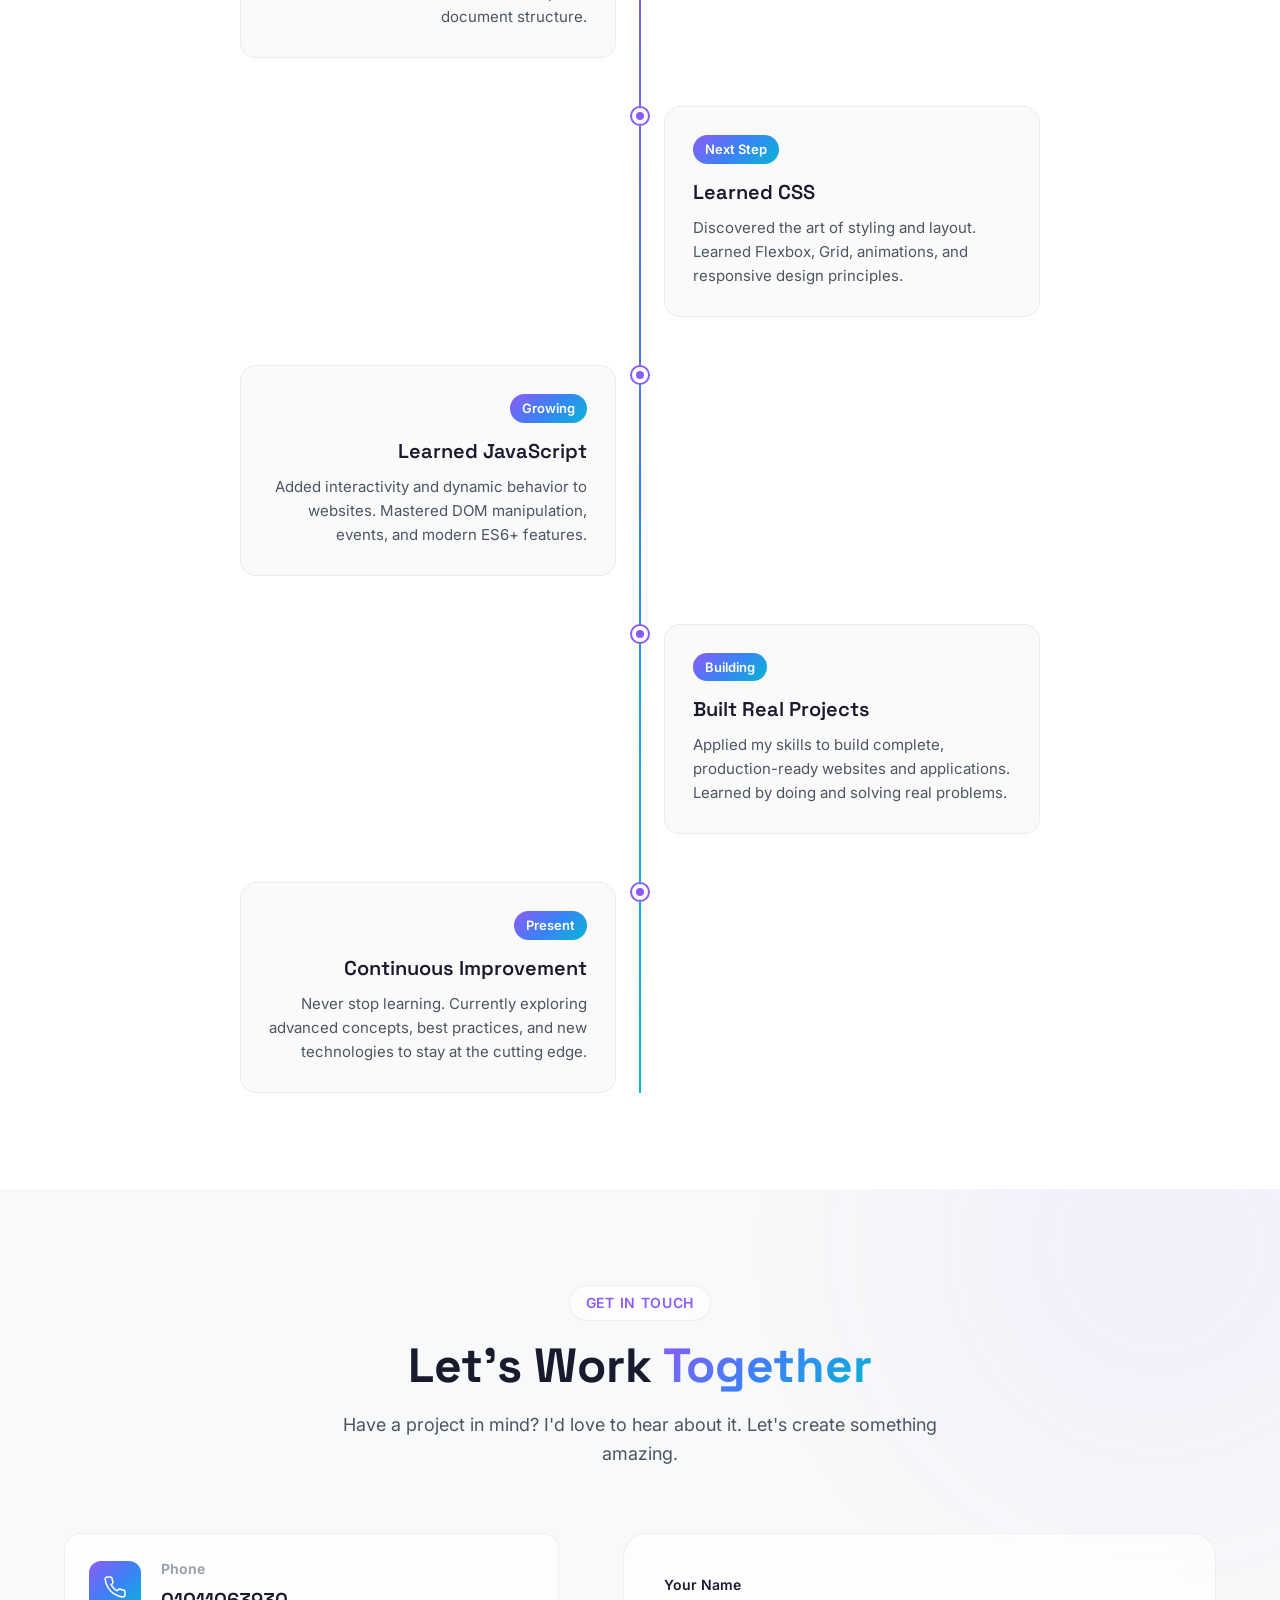
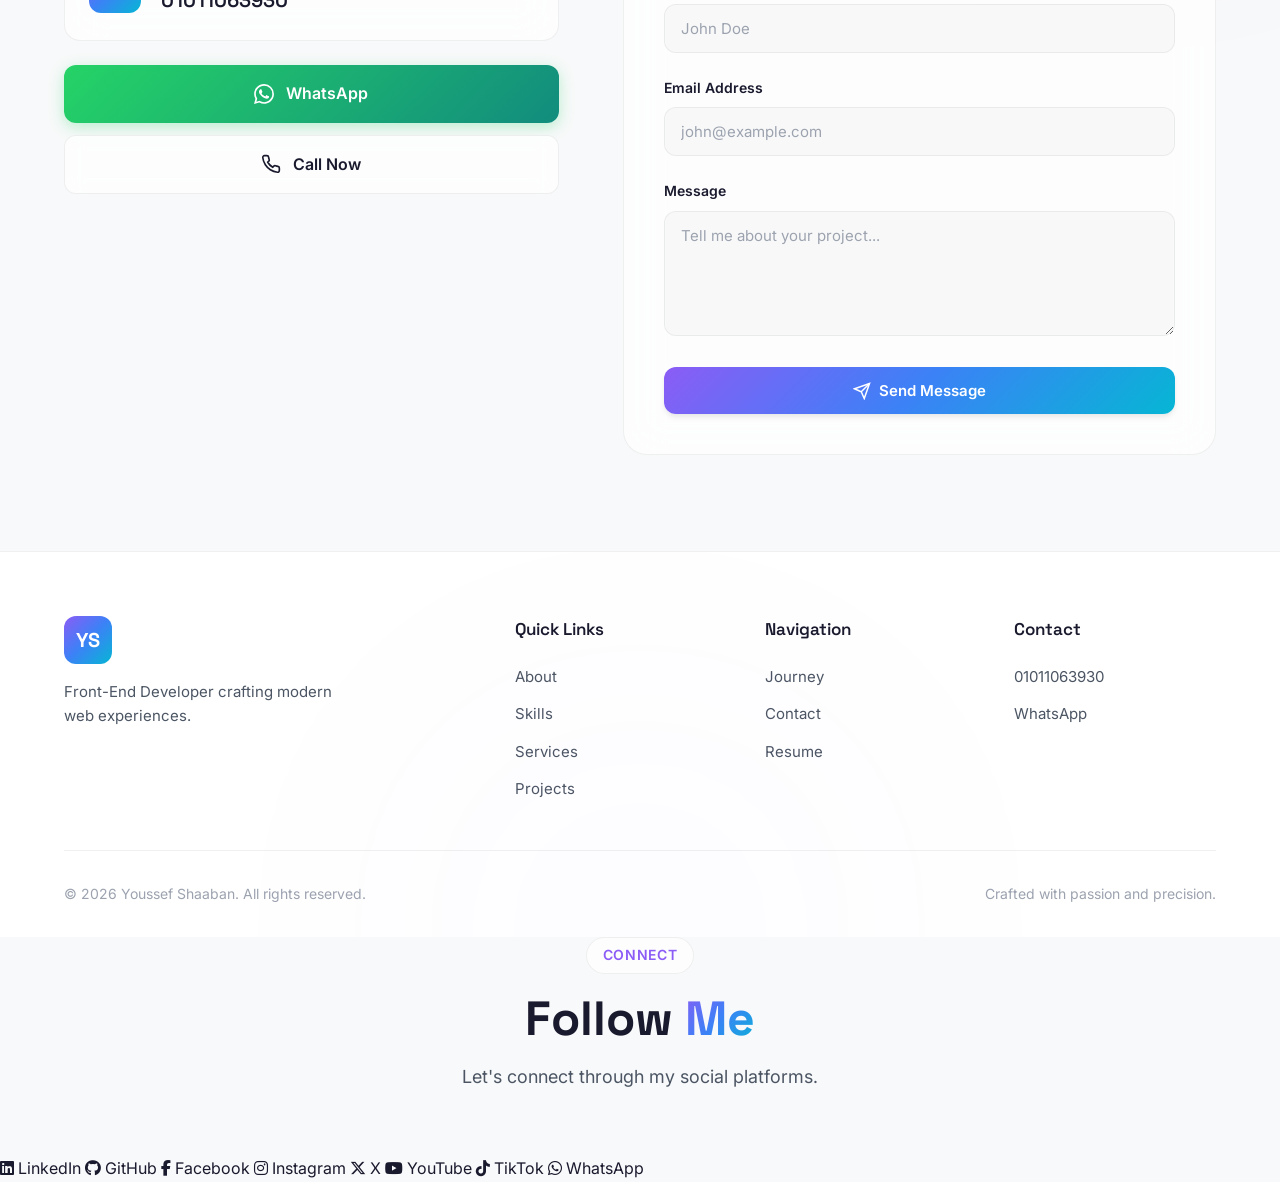
==== commit 7a6e225c: "Update index.html" ====
--- a/index.html
+++ b/index.html
@@ -797,6 +797,65 @@
         </div>
     </footer>
 
+    <section class="social-section">
+
+    <div class="section-header">
+        <span class="section-label">CONNECT</span>
+        <h2 class="section-title">
+            Follow <span class="text-gradient">Me</span>
+        </h2>
+
+        <p class="section-description">
+            Let's connect through my social platforms.
+        </p>
+    </div>
+
+    <div class="social-grid">
+
+        <a href="#" class="social-card linkedin" target="_blank">
+            <i class="fab fa-linkedin"></i>
+            <span>LinkedIn</span>
+        </a>
+
+        <a href="#" class="social-card github" target="_blank">
+            <i class="fab fa-github"></i>
+            <span>GitHub</span>
+        </a>
+
+        <a href="#" class="social-card facebook" target="_blank">
+            <i class="fab fa-facebook-f"></i>
+            <span>Facebook</span>
+        </a>
+
+        <a href="#" class="social-card instagram" target="_blank">
+            <i class="fab fa-instagram"></i>
+            <span>Instagram</span>
+        </a>
+
+        <a href="#" class="social-card x" target="_blank">
+            <i class="fab fa-x-twitter"></i>
+            <span>X</span>
+        </a>
+
+        <a href="#" class="social-card youtube" target="_blank">
+            <i class="fab fa-youtube"></i>
+            <span>YouTube</span>
+        </a>
+
+        <a href="#" class="social-card tiktok" target="_blank">
+            <i class="fab fa-tiktok"></i>
+            <span>TikTok</span>
+        </a>
+
+        <a href="#" class="social-card whatsapp" target="_blank">
+            <i class="fab fa-whatsapp"></i>
+            <span>WhatsApp</span>
+        </a>
+
+    </div>
+
+</section>
+    
     <!-- Back to Top Button -->
     <button id="back-to-top" class="back-to-top" aria-label="Back to top">
         <svg viewBox="0 0 24 24" fill="none" stroke="currentColor" stroke-width="2.5"><polyline points="18 15 12 9 6 15"/></svg>
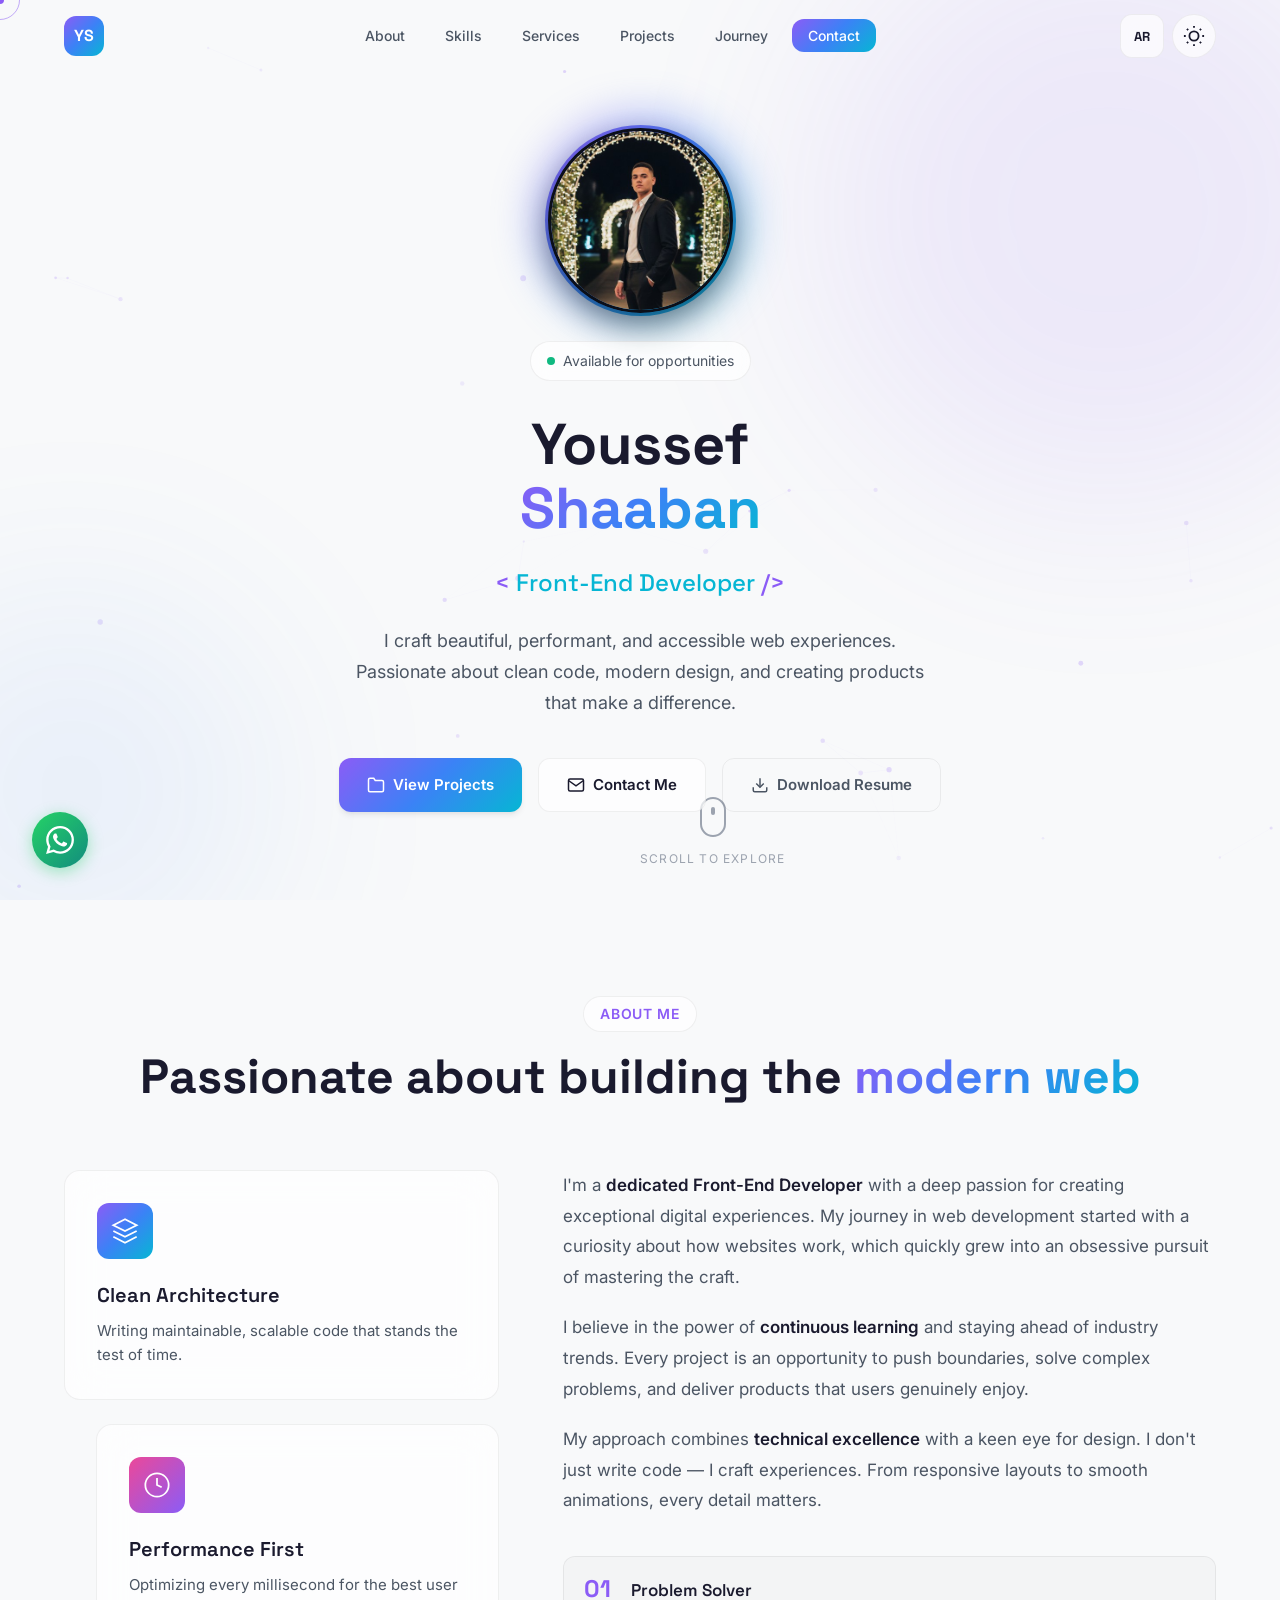
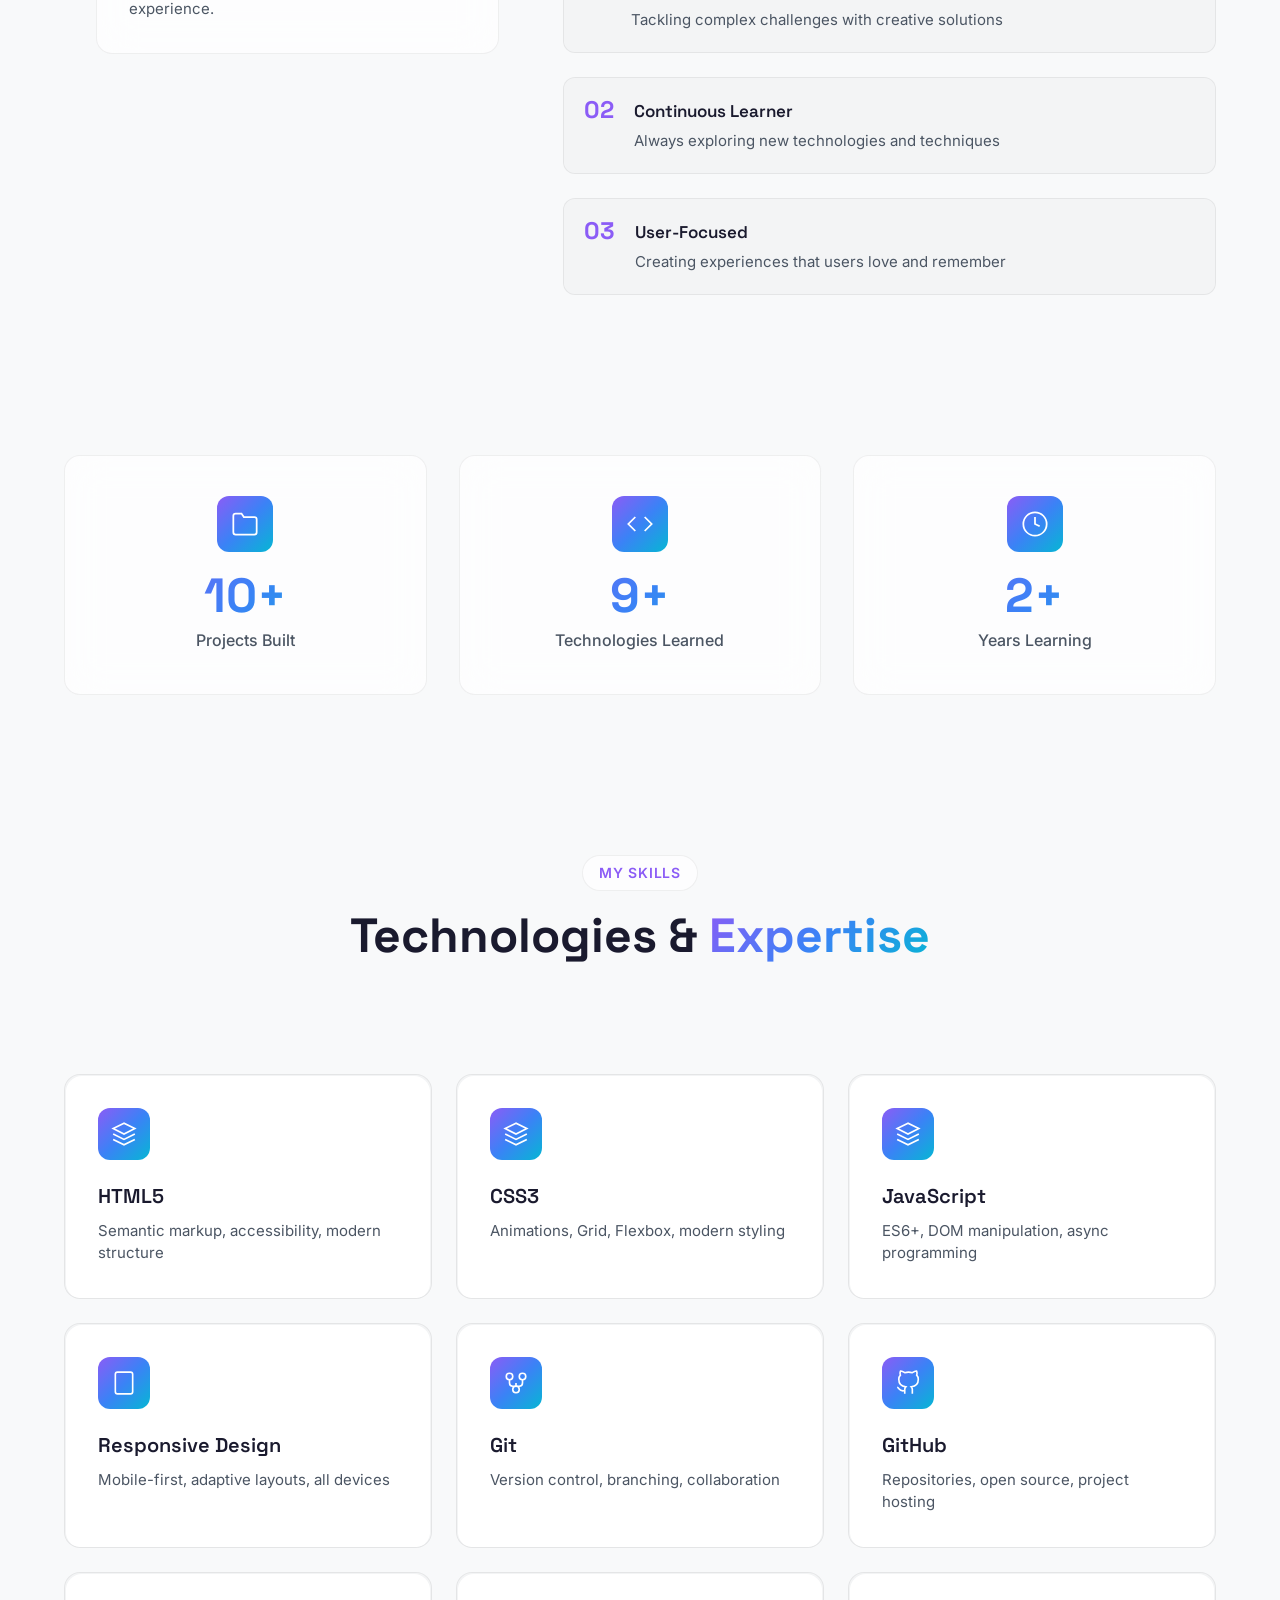
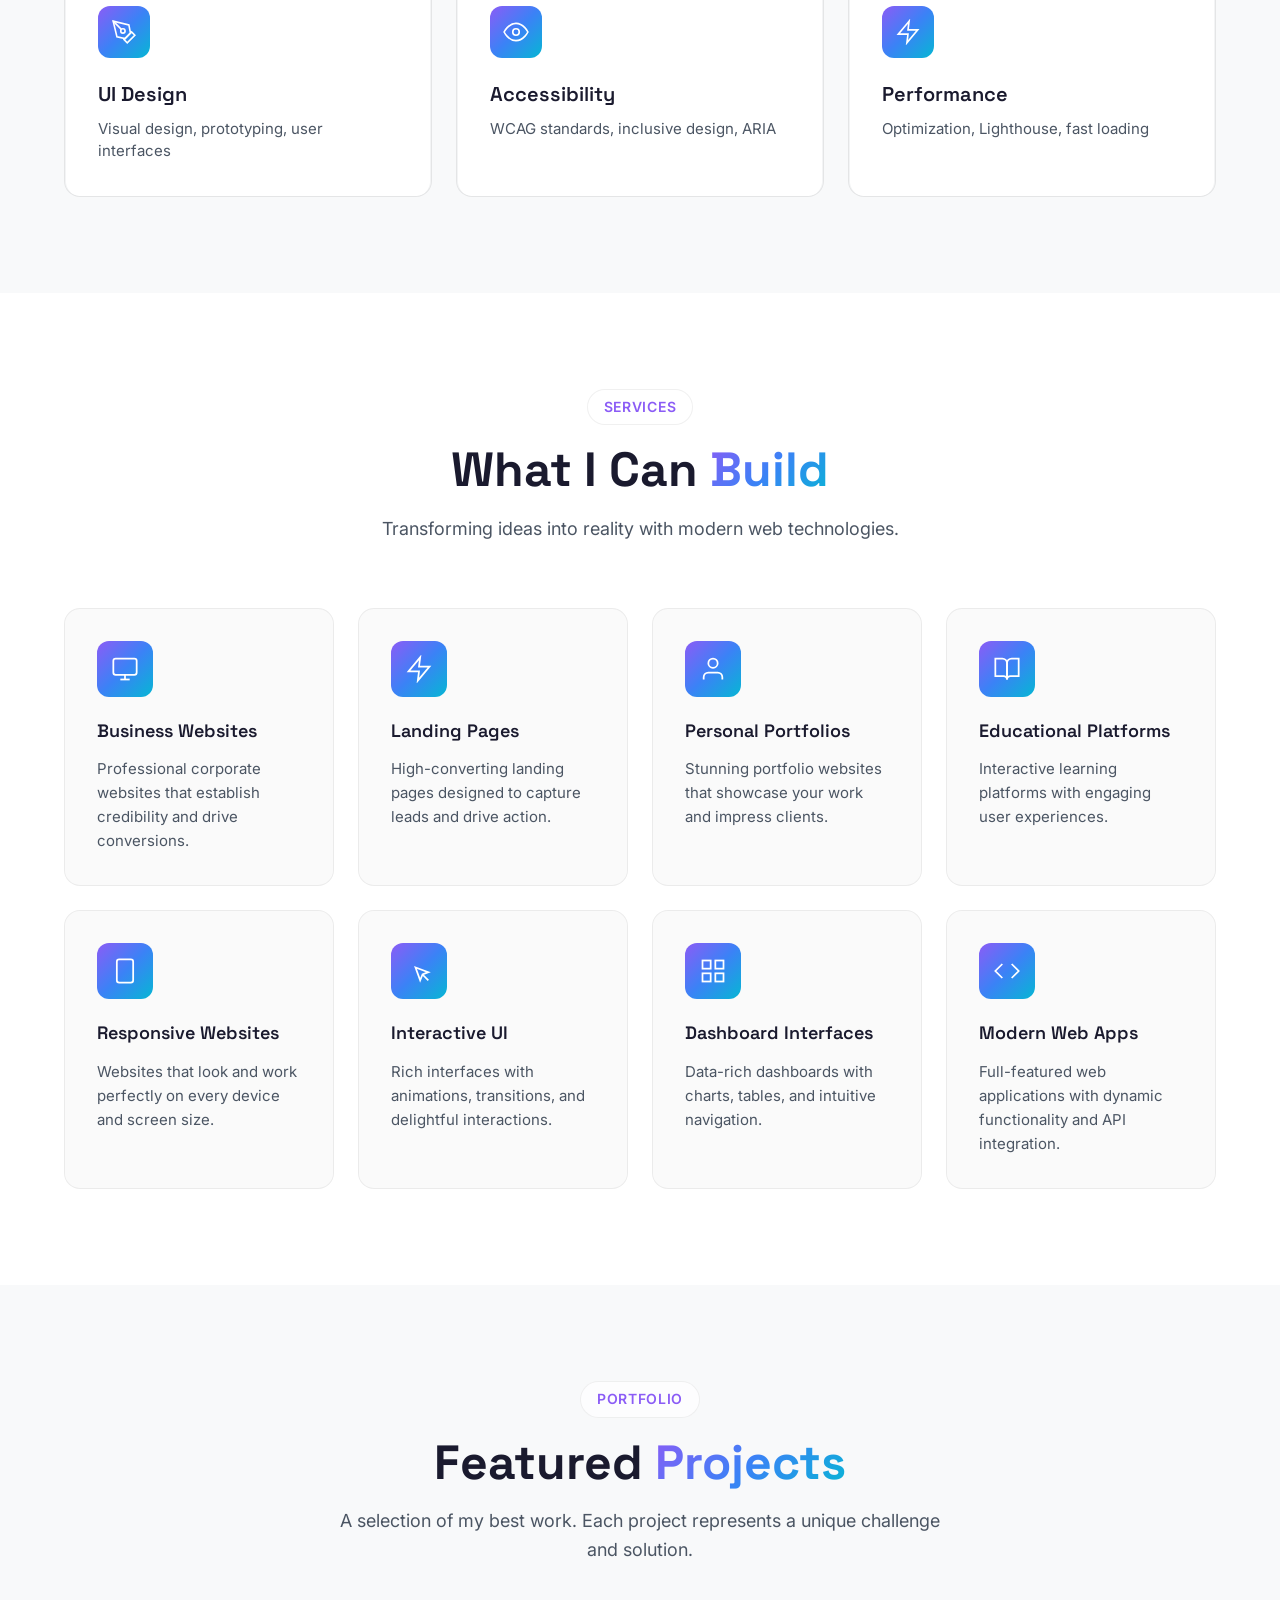
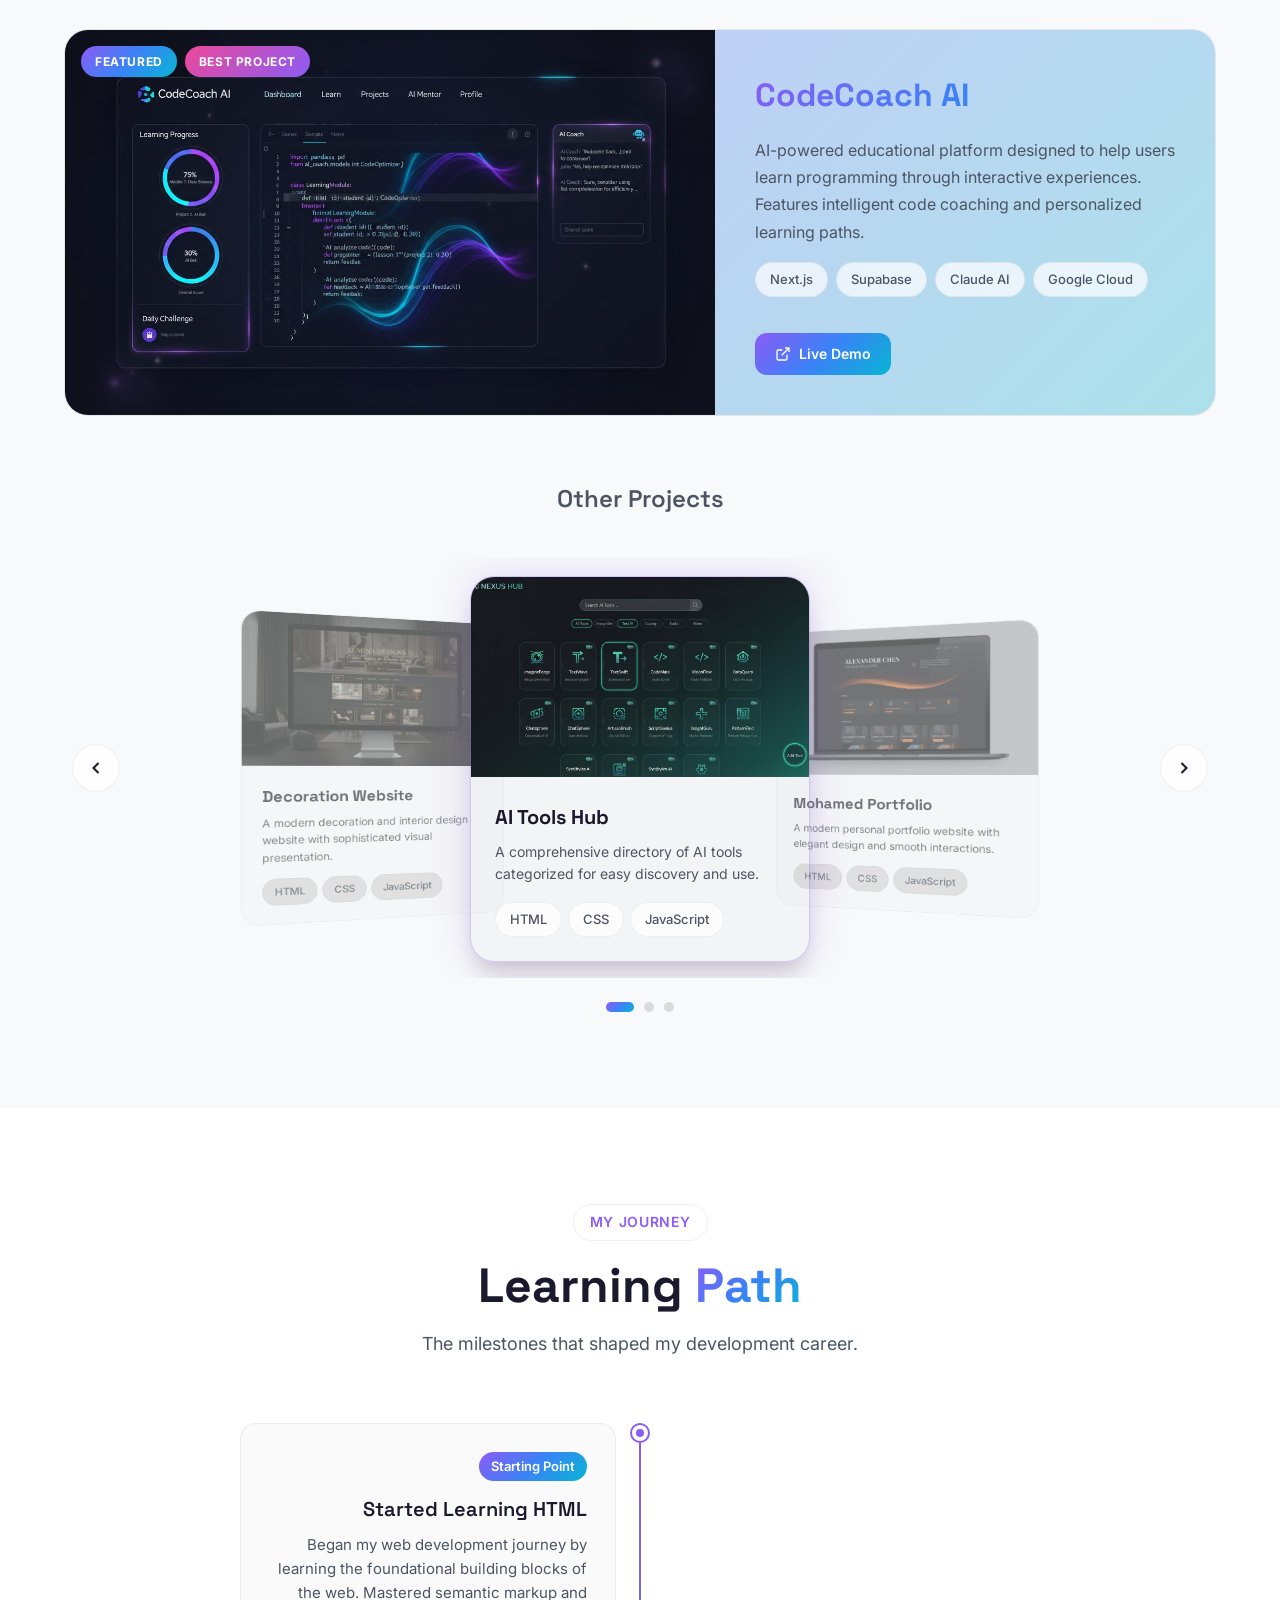
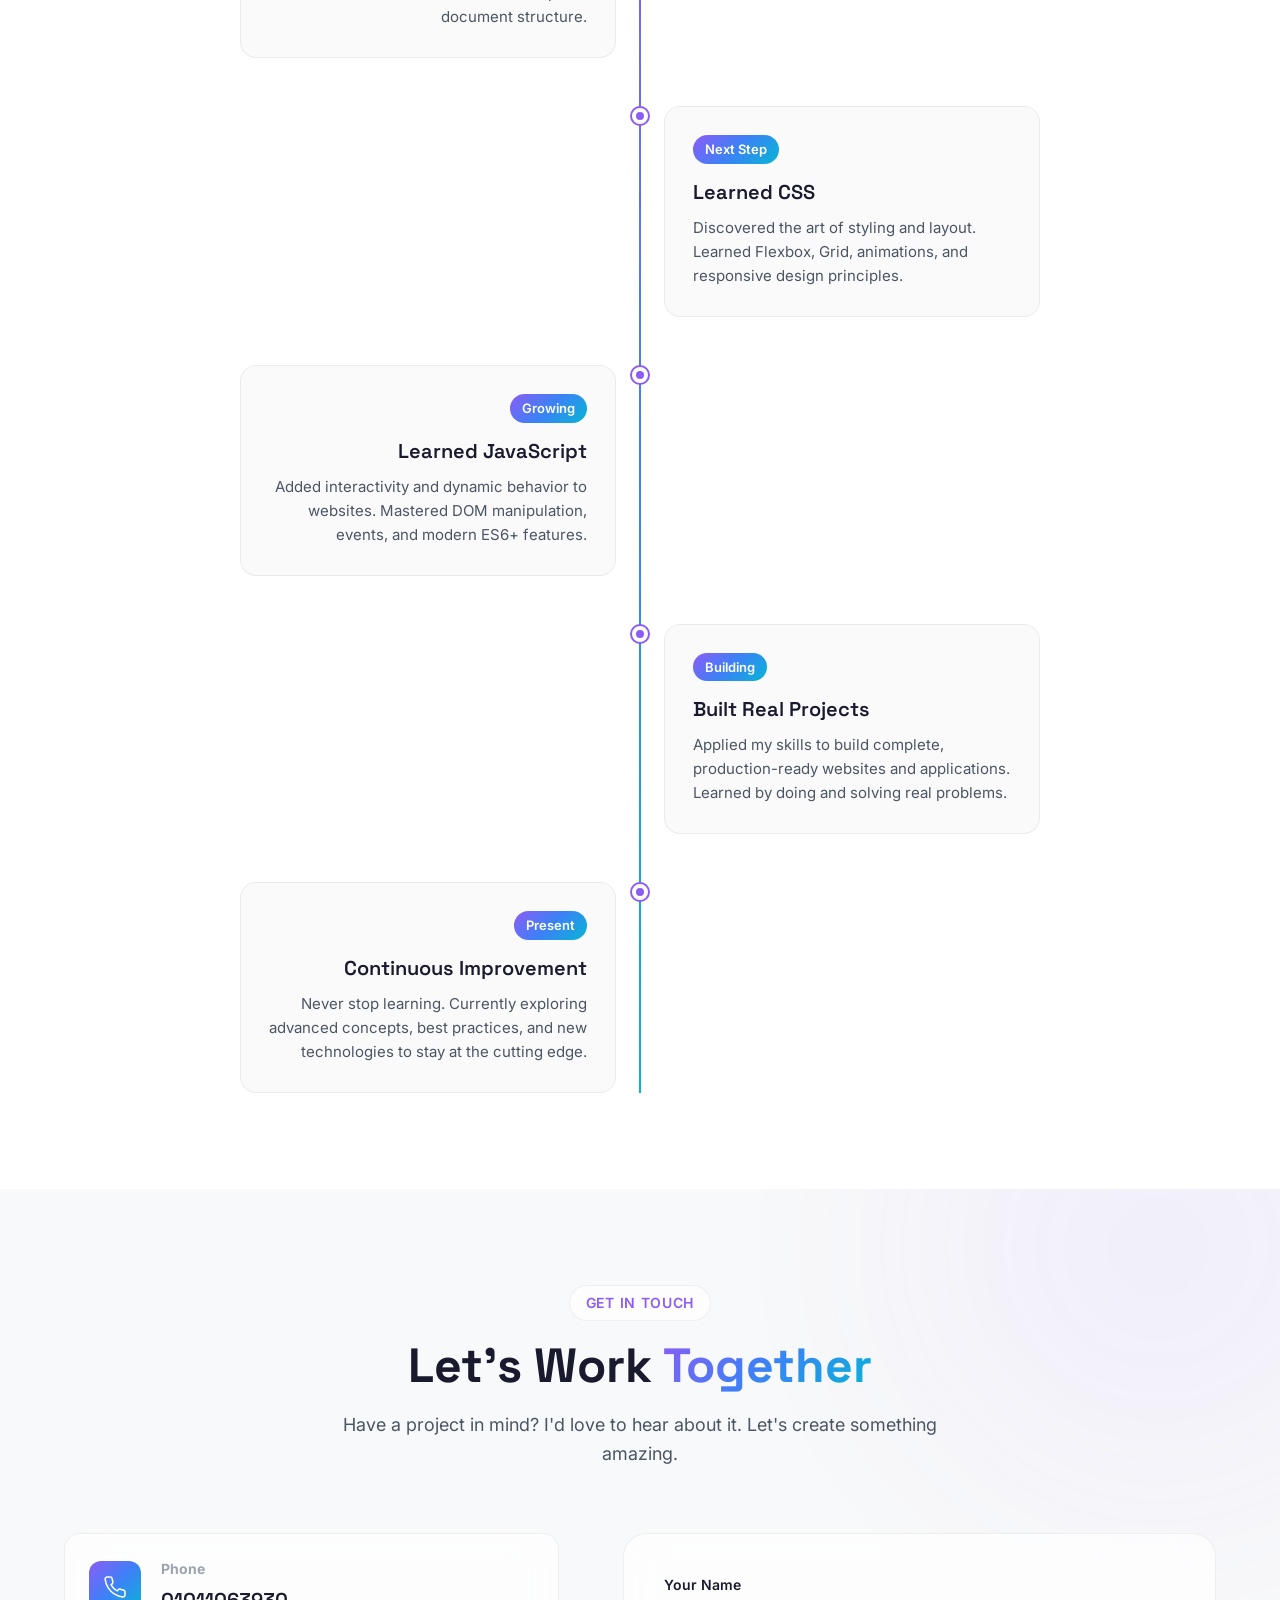
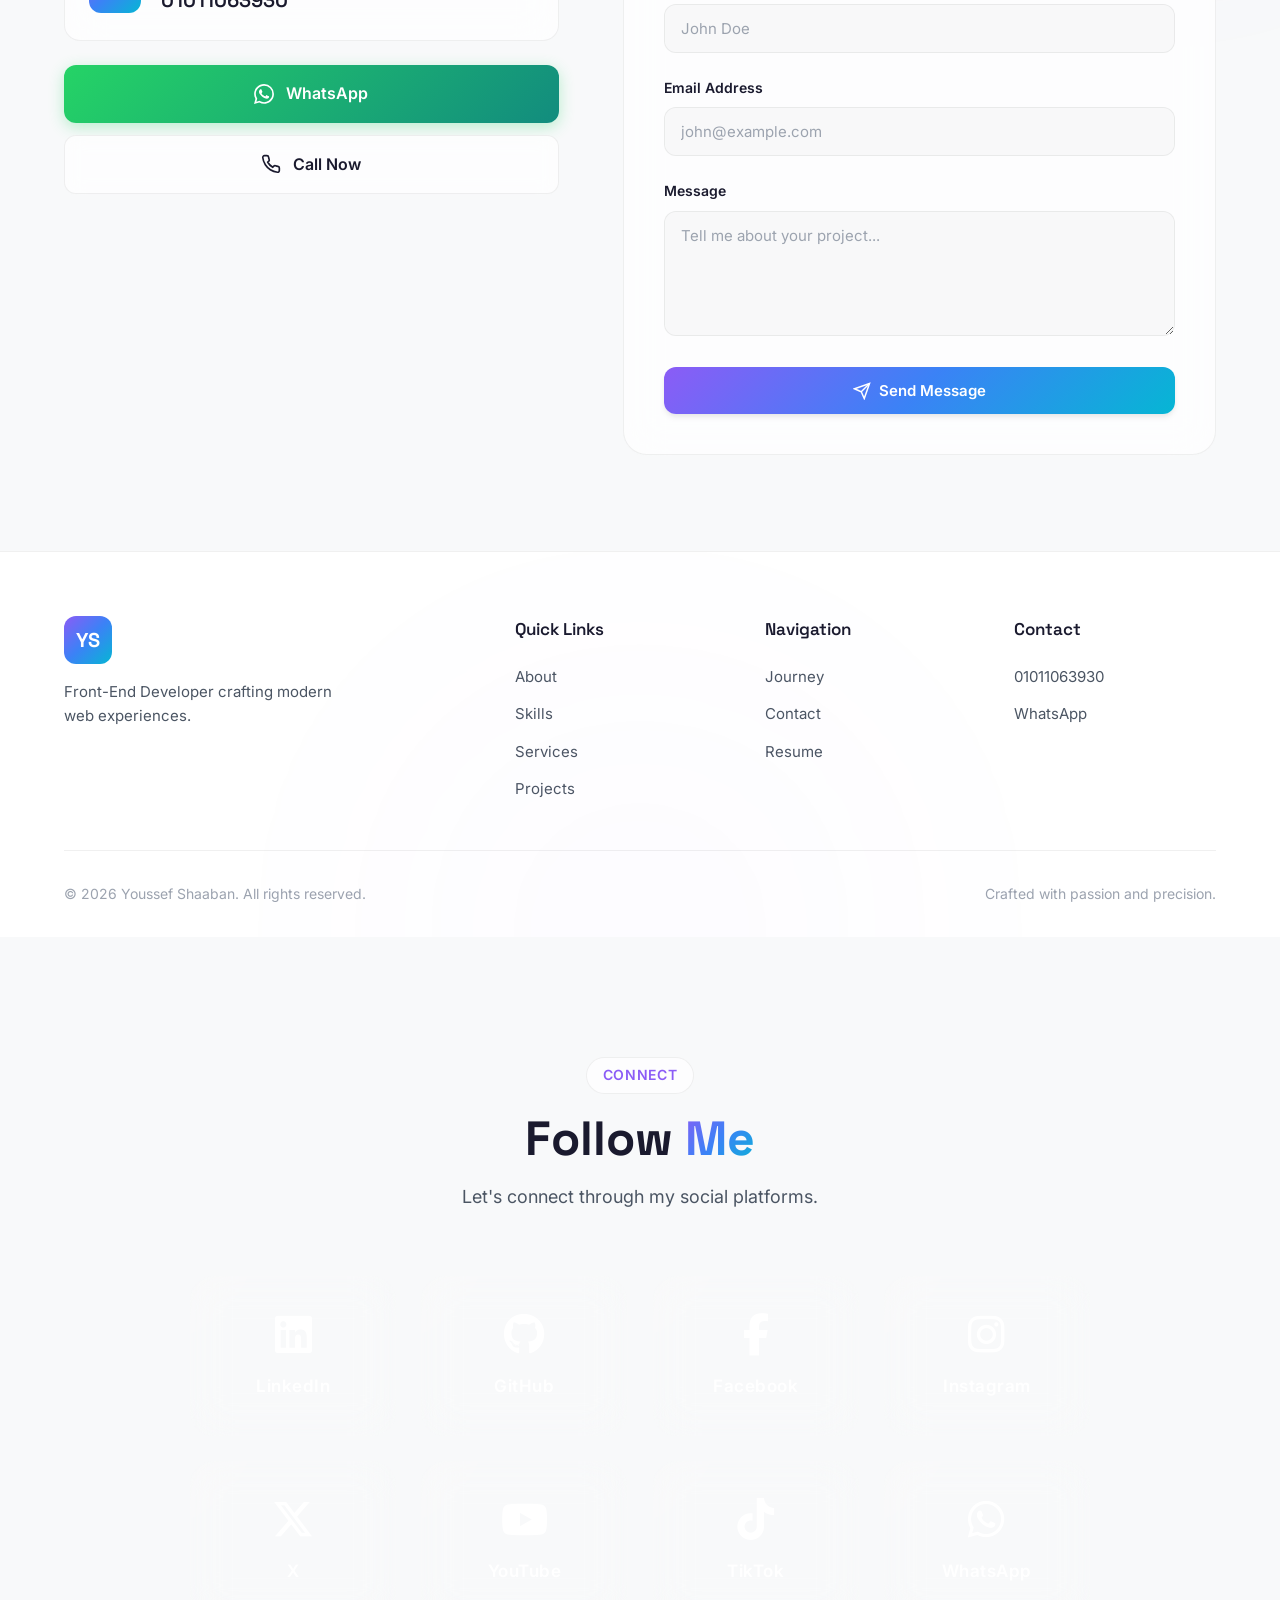
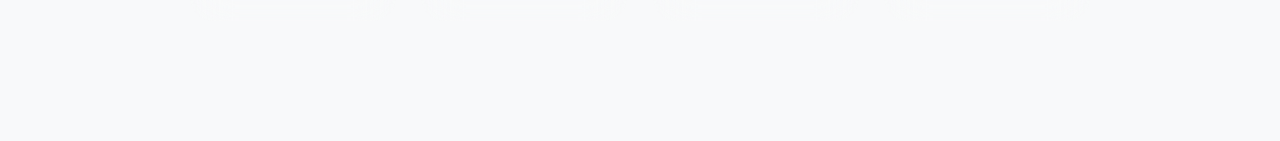
==== commit 46a7da58: "Update index.html" ====
--- a/index.html
+++ b/index.html
@@ -812,7 +812,7 @@
 
     <div class="social-grid">
 
-        <a href="#" class="social-card linkedin" target="_blank">
+        <a href="www.linkedin.com/in/yuseef-shaaban-8425b6423" class="social-card linkedin" target="_blank">
             <i class="fab fa-linkedin"></i>
             <span>LinkedIn</span>
         </a>
--- a/css/styles.css
+++ b/css/styles.css
@@ -2898,4 +2898,221 @@
         height: 140px;
         margin-bottom: 1.25rem;
     }
-}+}
+
+
+/*==========================
+SOCIAL SECTION
+==========================*/
+
+.social-section{
+
+    padding:120px 20px;
+
+    position:relative;
+
+}
+
+.social-grid{
+
+    max-width:900px;
+
+    margin:auto;
+
+    display:grid;
+
+    grid-template-columns:repeat(auto-fit,minmax(170px,1fr));
+
+    gap:25px;
+
+    margin-top:60px;
+
+}
+
+.social-card{
+
+    position:relative;
+
+    overflow:hidden;
+
+    height:160px;
+
+    border-radius:24px;
+
+    display:flex;
+
+    flex-direction:column;
+
+    justify-content:center;
+
+    align-items:center;
+
+    gap:18px;
+
+    text-decoration:none;
+
+    color:white;
+
+    background:rgba(255,255,255,.05);
+
+    border:1px solid rgba(255,255,255,.08);
+
+    backdrop-filter:blur(20px);
+
+    transition:.45s;
+
+}
+
+.social-card::before{
+
+    content:"";
+
+    position:absolute;
+
+    width:250px;
+
+    height:250px;
+
+    border-radius:50%;
+
+    top:-180px;
+
+    left:-180px;
+
+    background:rgba(255,255,255,.08);
+
+    transition:.6s;
+
+}
+
+.social-card:hover::before{
+
+    top:-40px;
+
+    left:-40px;
+
+}
+
+.social-card:hover{
+
+    transform:translateY(-12px);
+
+}
+
+.social-card i{
+
+    font-size:42px;
+
+    transition:.45s;
+
+}
+
+.social-card span{
+
+    font-size:17px;
+
+    font-weight:600;
+
+    letter-spacing:.5px;
+
+}
+
+.social-card:hover i{
+
+    transform:scale(1.25) rotate(8deg);
+
+}
+
+
+/* COLORS */
+
+.linkedin:hover{
+
+background:#0A66C2;
+
+box-shadow:0 0 40px #0A66C2;
+
+}
+
+.github:hover{
+
+background:#24292F;
+
+box-shadow:0 0 40px #24292F;
+
+}
+
+.facebook:hover{
+
+background:#1877F2;
+
+box-shadow:0 0 40px #1877F2;
+
+}
+
+.instagram:hover{
+
+background:linear-gradient(45deg,#F58529,#DD2A7B,#8134AF,#515BD4);
+
+box-shadow:0 0 40px #DD2A7B;
+
+}
+
+.youtube:hover{
+
+background:#FF0000;
+
+box-shadow:0 0 40px #FF0000;
+
+}
+
+.whatsapp:hover{
+
+background:#25D366;
+
+box-shadow:0 0 40px #25D366;
+
+}
+
+.tiktok:hover{
+
+background:#111;
+
+box-shadow:0 0 40px cyan;
+
+}
+
+.x:hover{
+
+background:#000;
+
+box-shadow:0 0 40px white;
+
+}
+
+
+/* Mobile */
+
+@media(max-width:768px){
+
+.social-grid{
+
+grid-template-columns:repeat(2,1fr);
+
+gap:18px;
+
+}
+
+.social-card{
+
+height:140px;
+
+}
+
+.social-card i{
+
+font-size:35px;
+
+}
+
+}
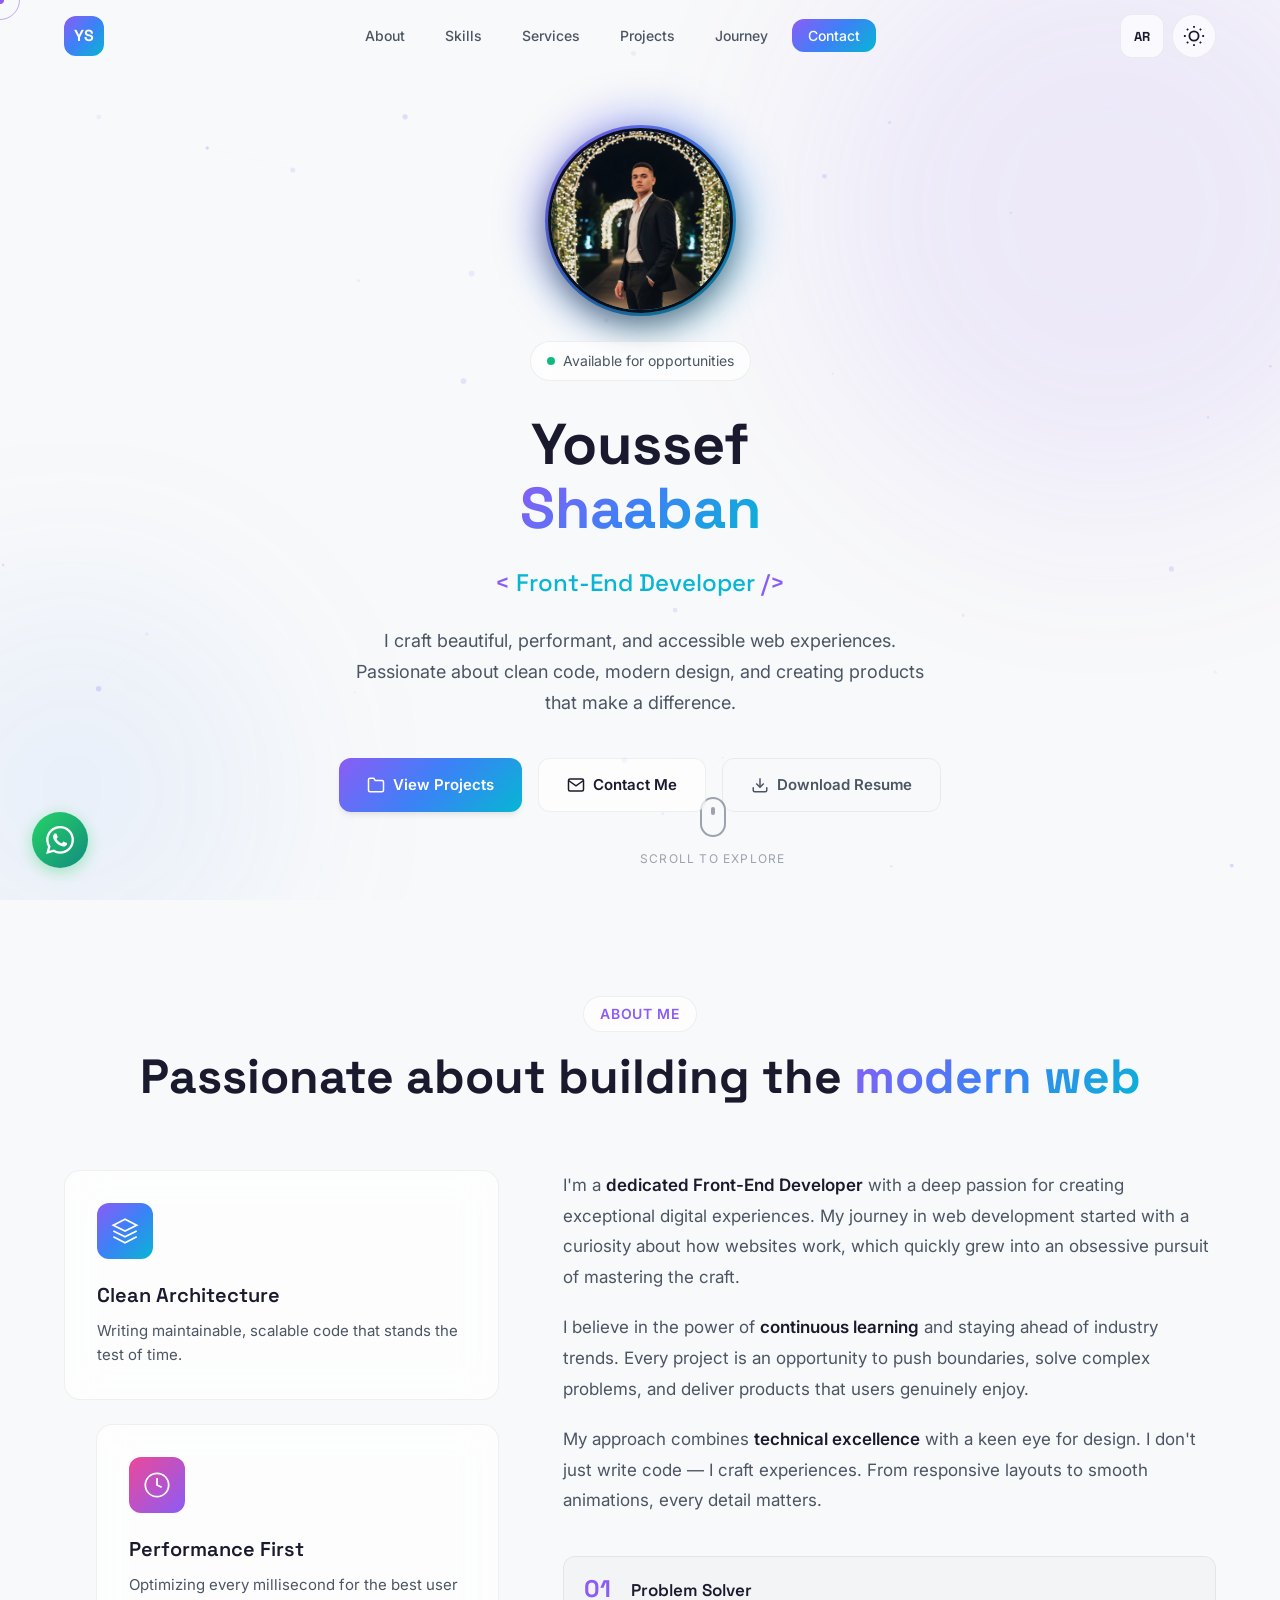
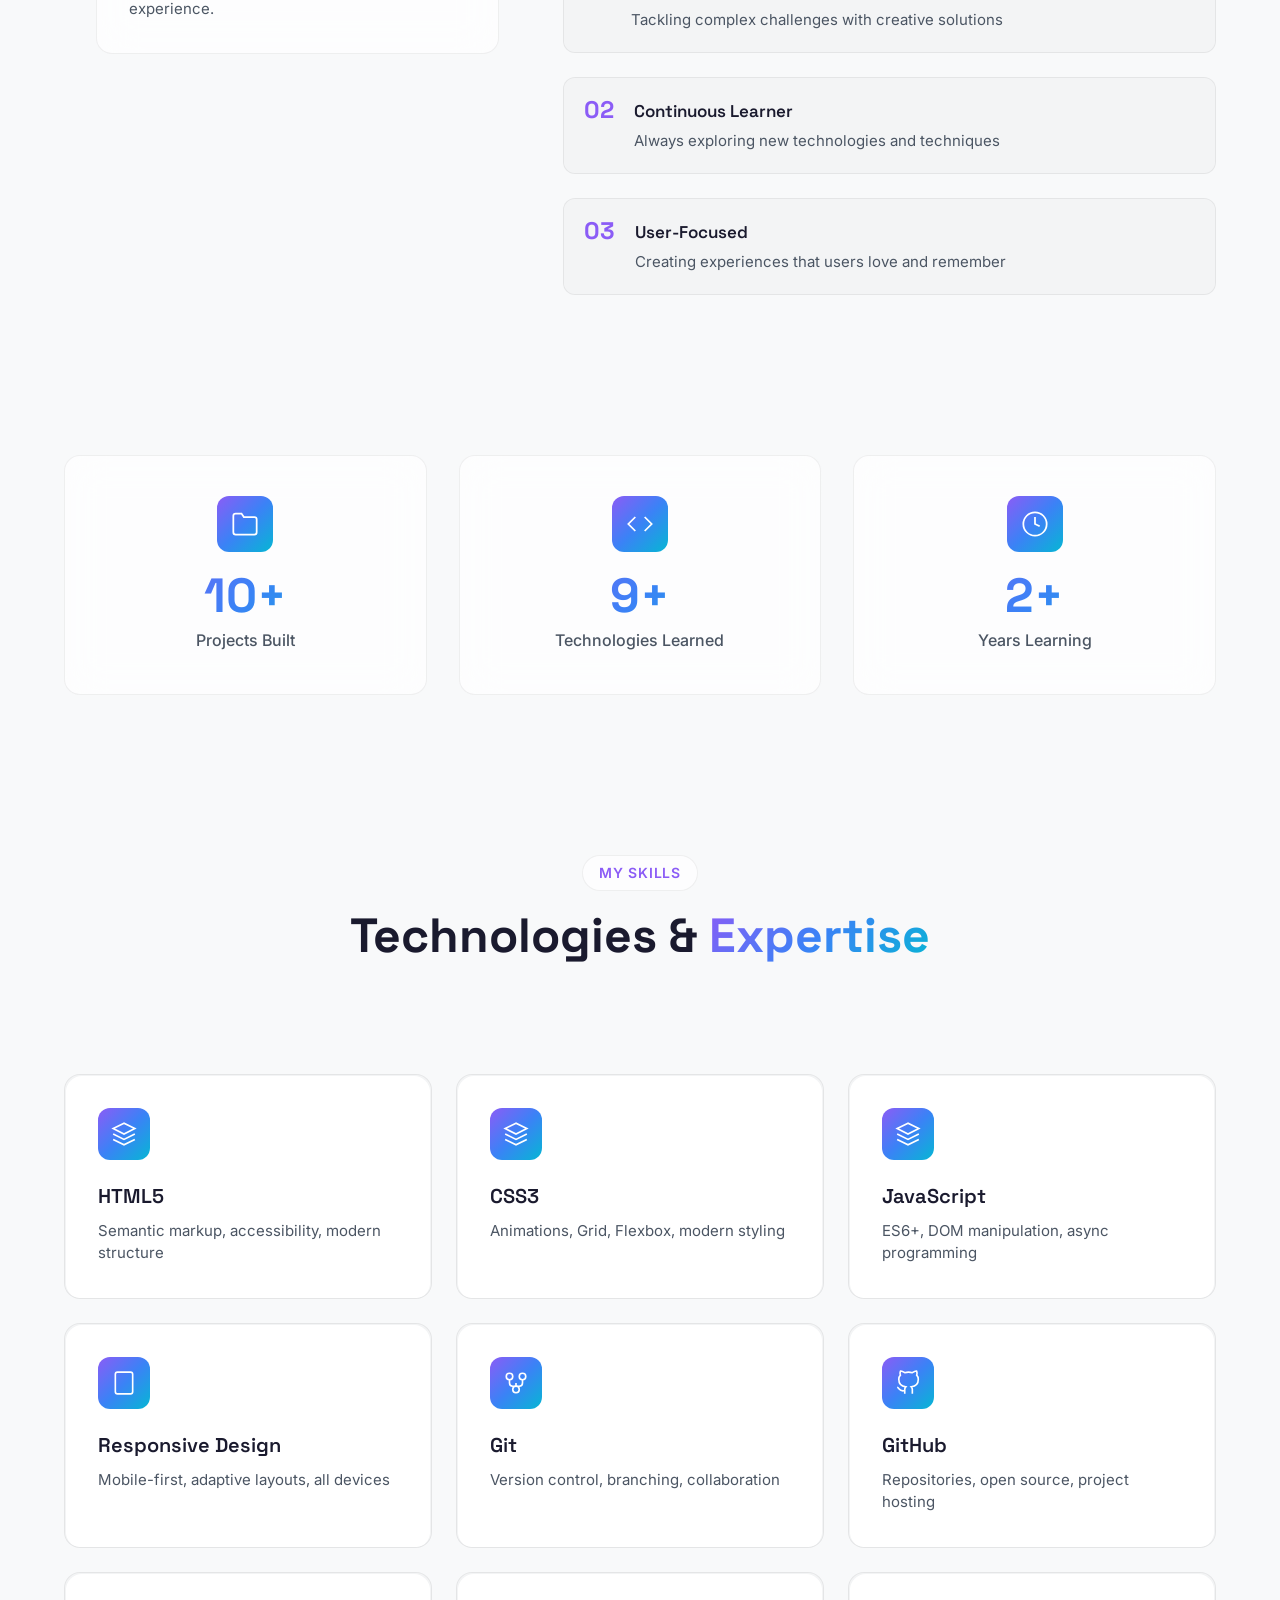
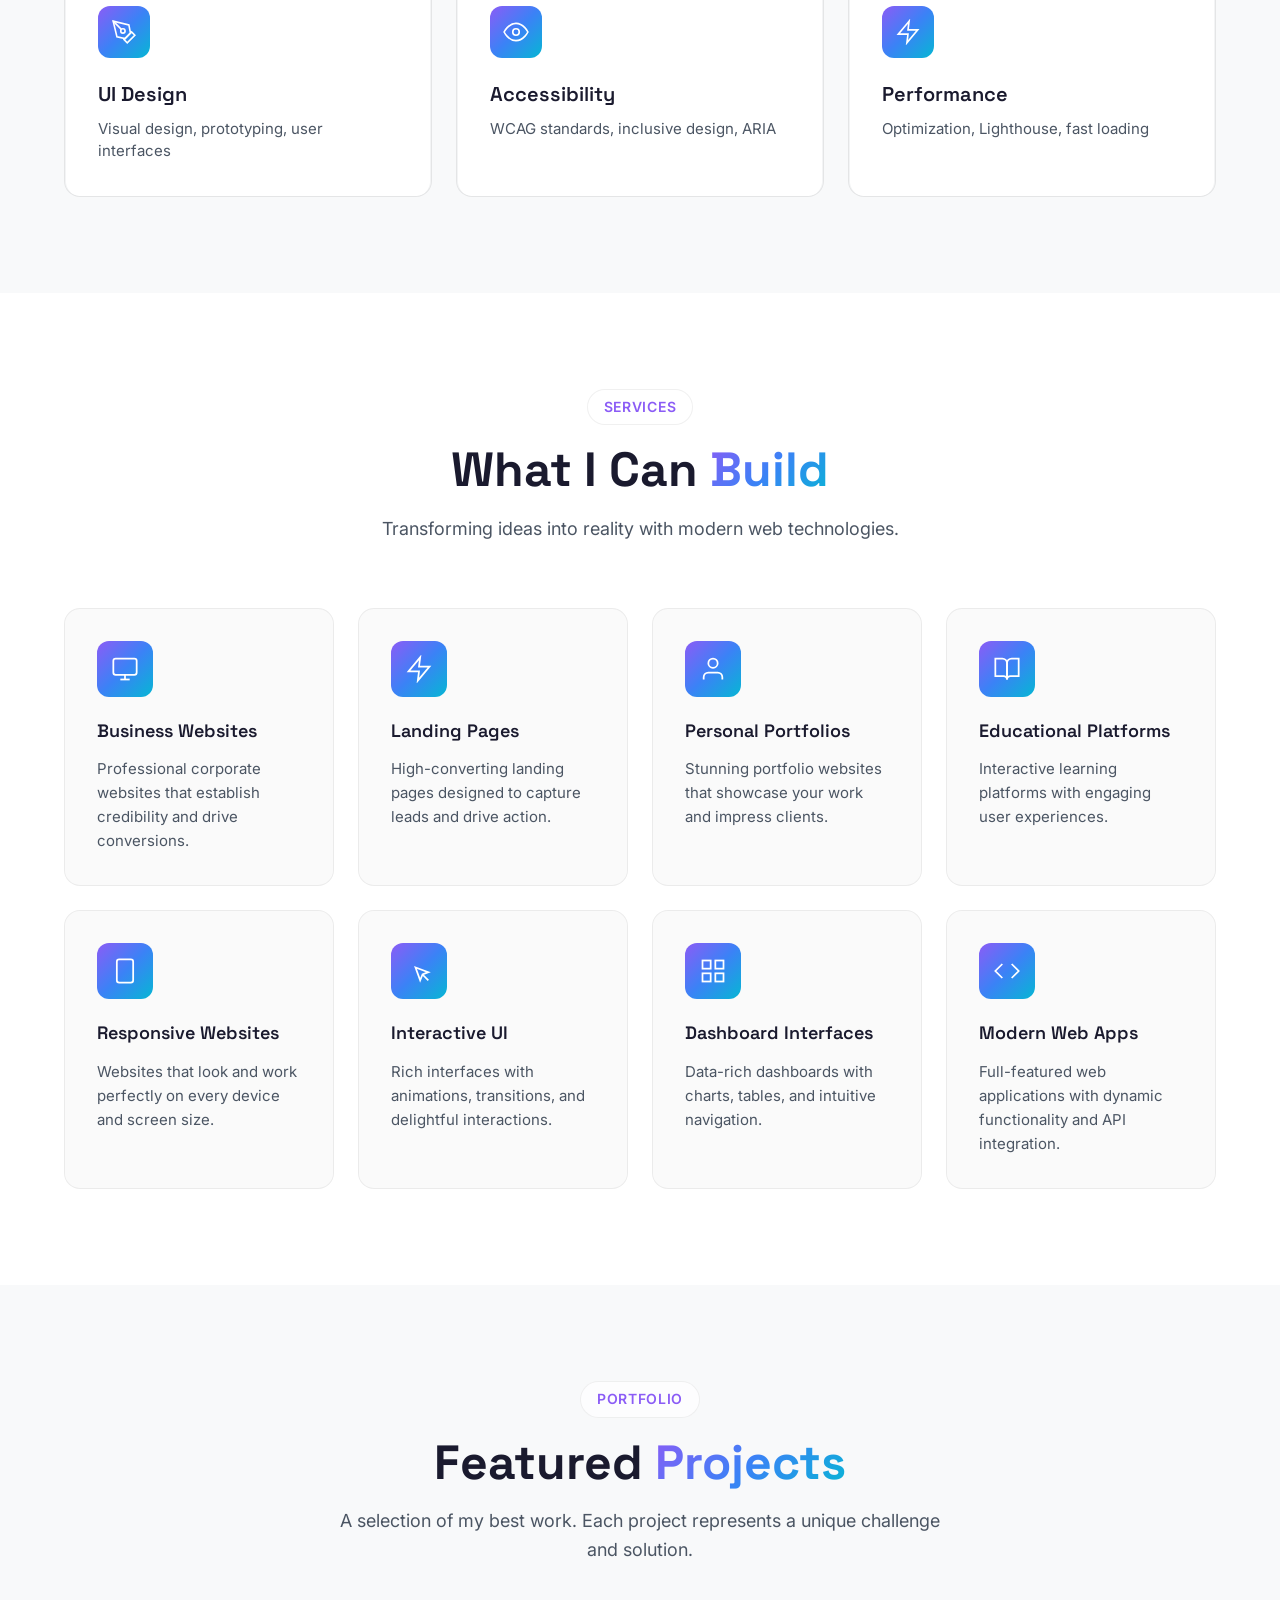
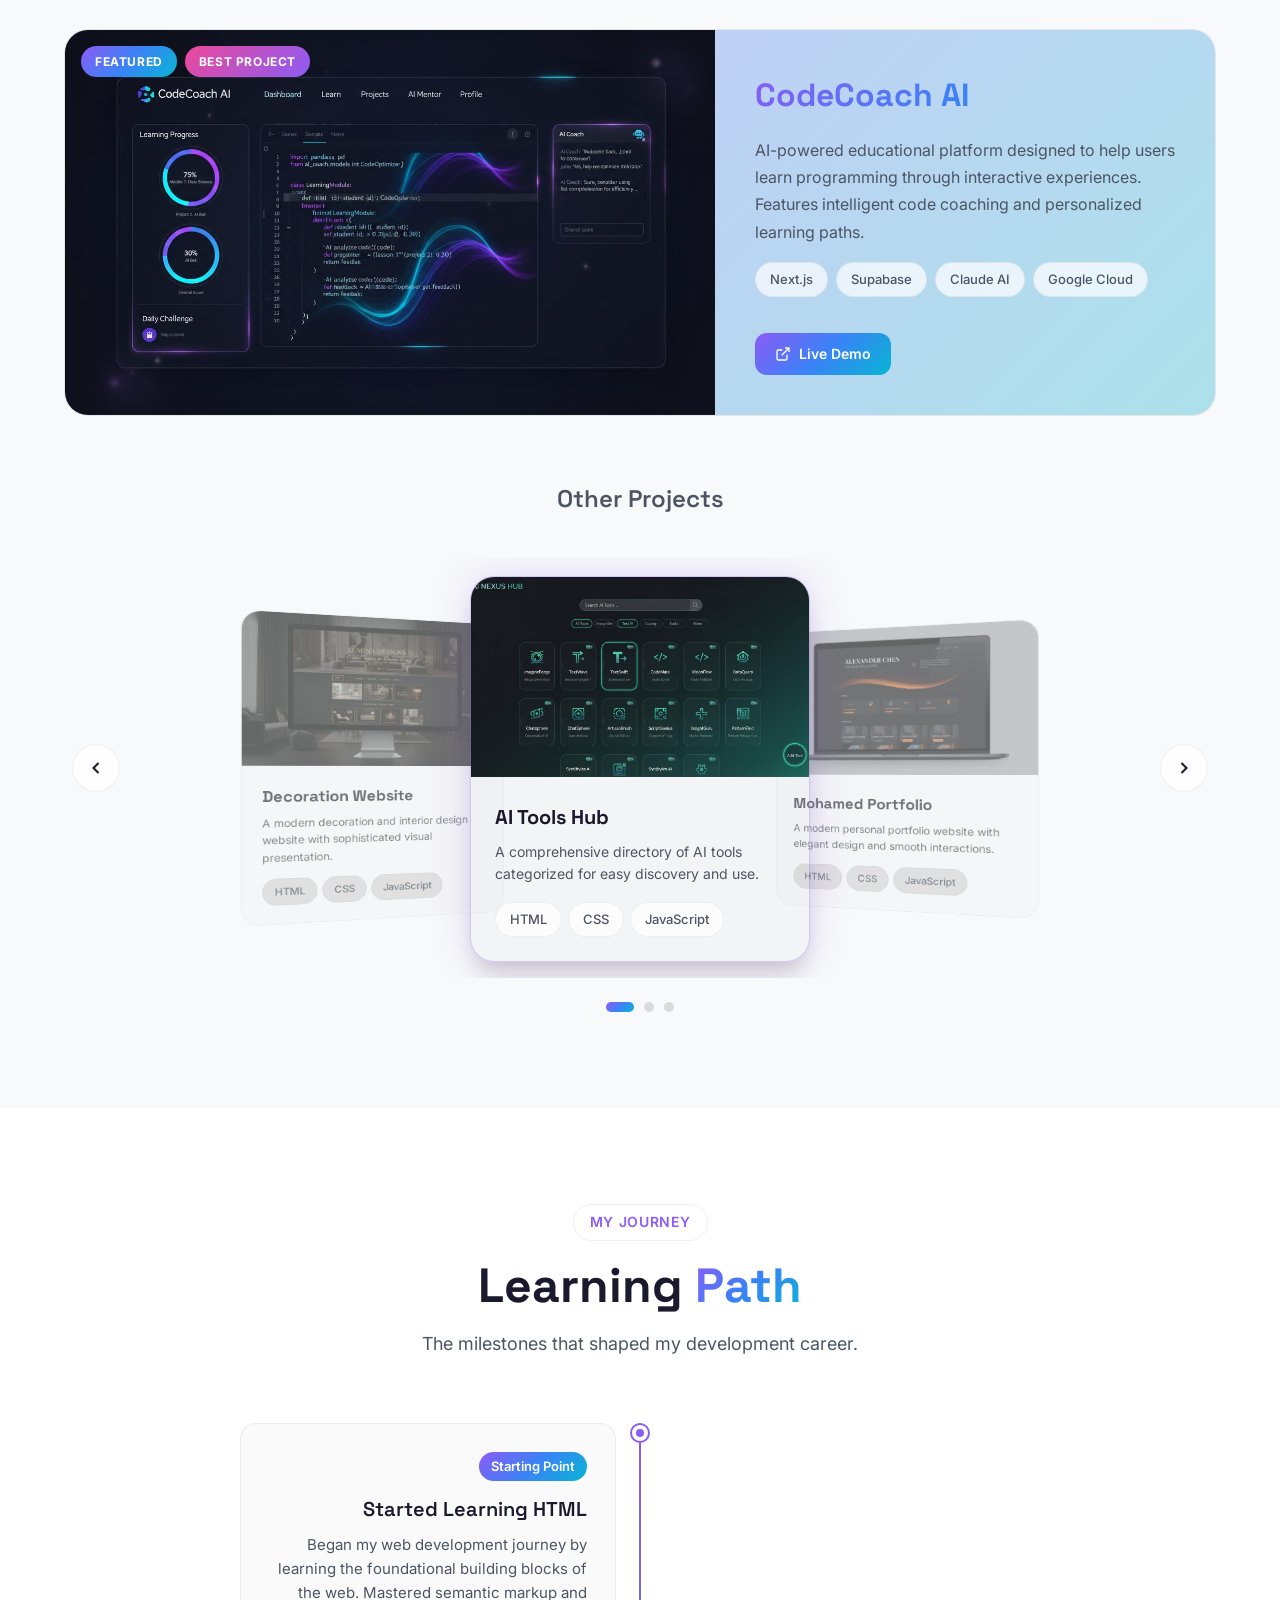
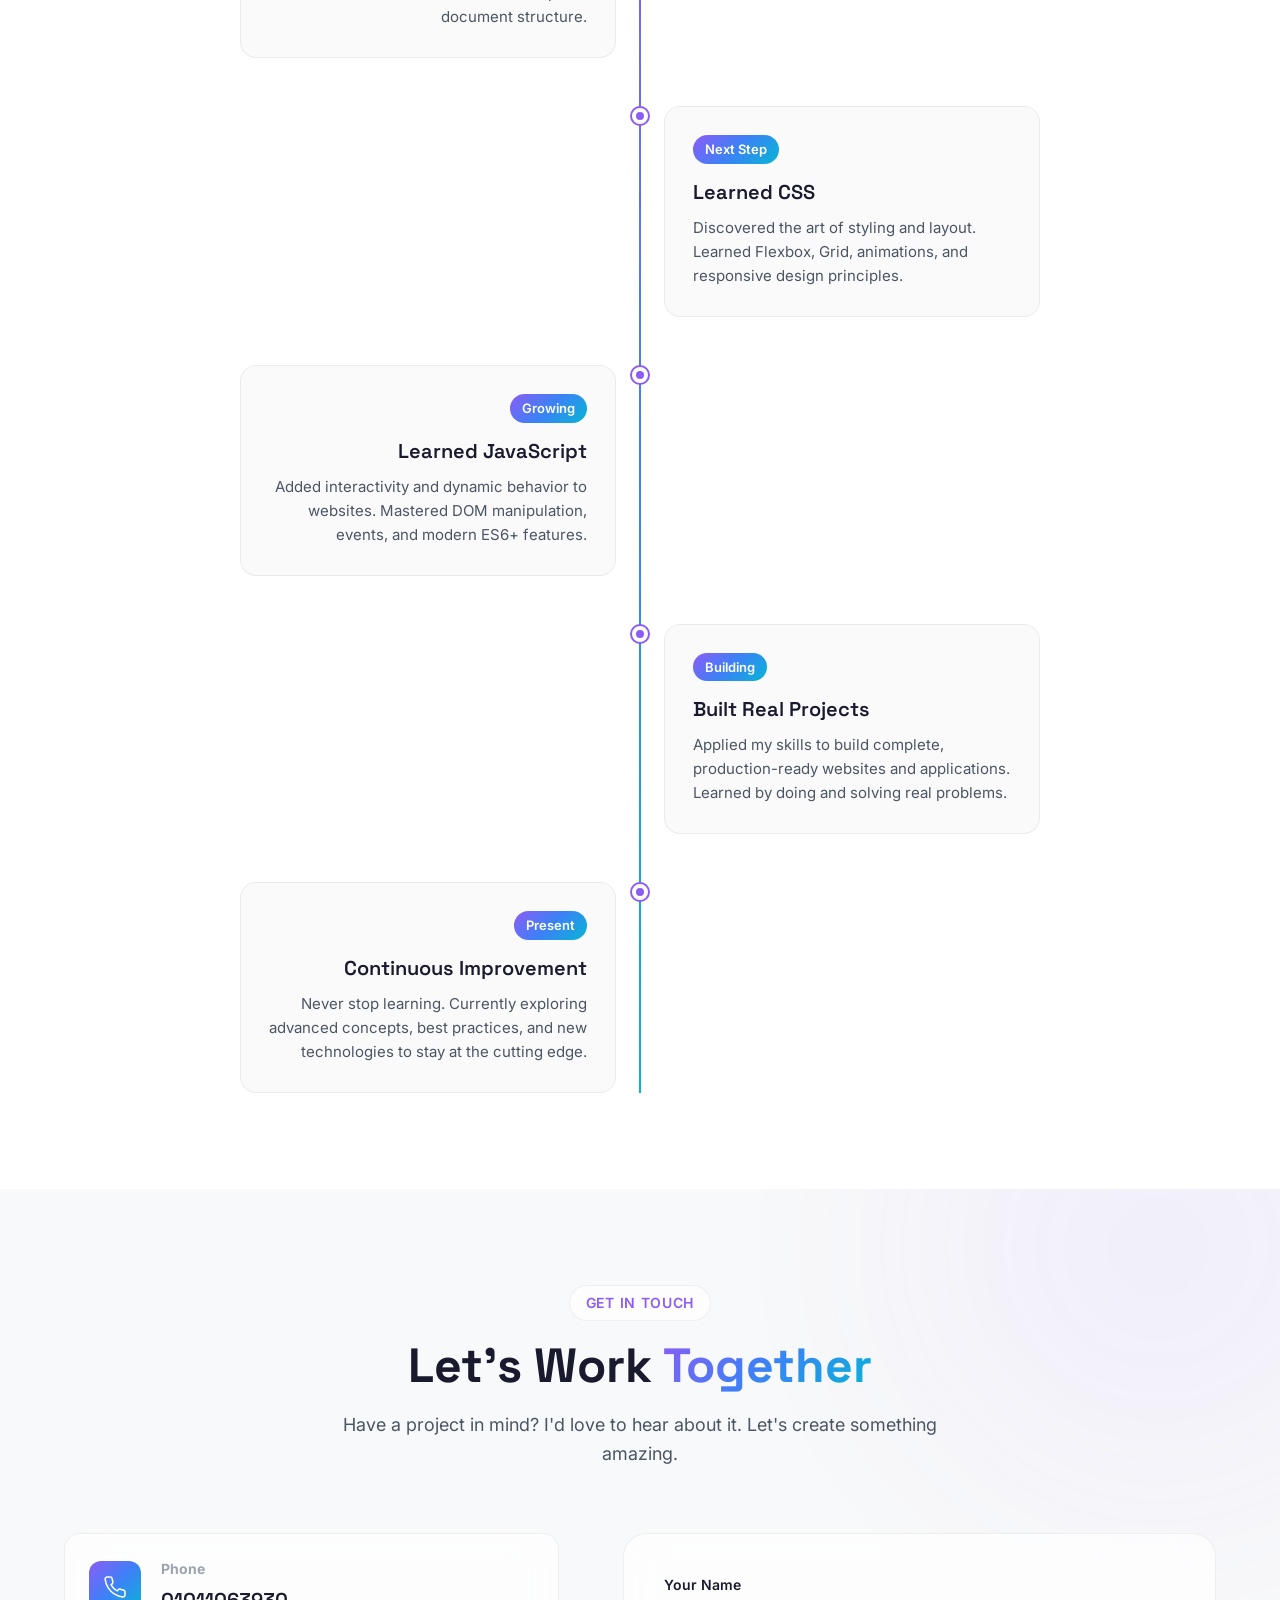
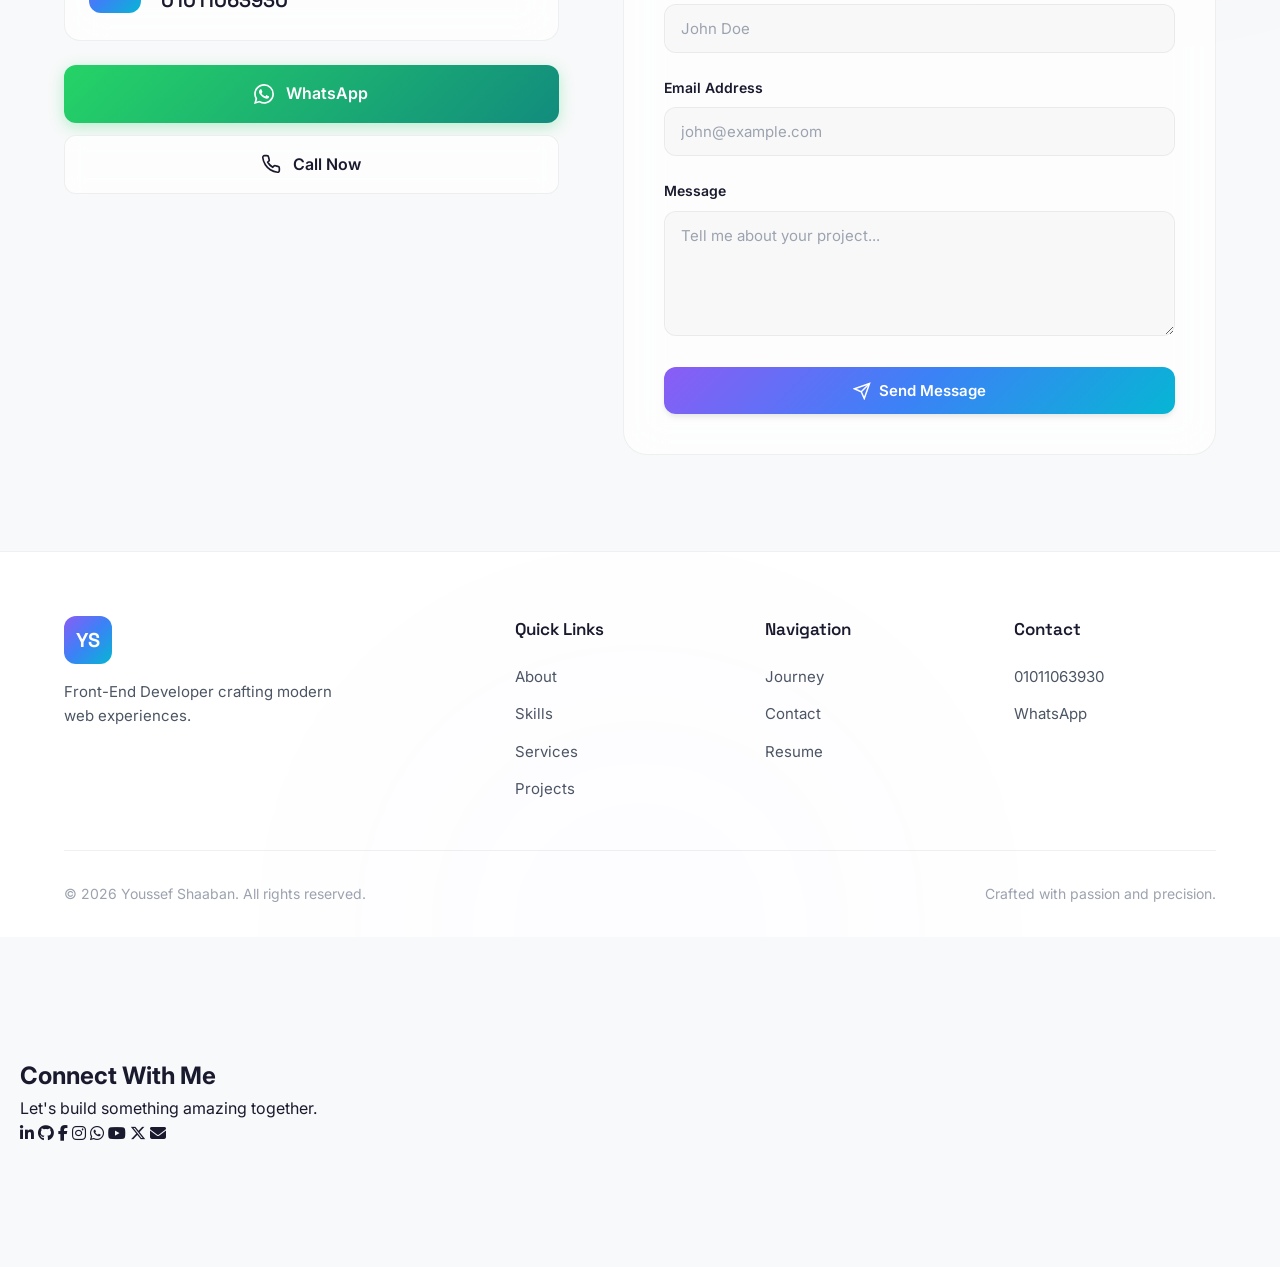
==== commit 56dd3d16: "Update index.html" ====
--- a/index.html
+++ b/index.html
@@ -799,57 +799,43 @@
 
     <section class="social-section">
 
-    <div class="section-header">
-        <span class="section-label">CONNECT</span>
-        <h2 class="section-title">
-            Follow <span class="text-gradient">Me</span>
-        </h2>
-
-        <p class="section-description">
-            Let's connect through my social platforms.
-        </p>
+    <div class="social-title">
+        <h2>Connect With Me</h2>
+        <p>Let's build something amazing together.</p>
     </div>
 
-    <div class="social-grid">
-
-        <a href="www.linkedin.com/in/yuseef-shaaban-8425b6423" class="social-card linkedin" target="_blank">
-            <i class="fab fa-linkedin"></i>
-            <span>LinkedIn</span>
+    <div class="social-icons">
+
+        <a href="#" class="social-btn linkedin" target="_blank">
+            <i class="fab fa-linkedin-in"></i>
         </a>
 
-        <a href="#" class="social-card github" target="_blank">
+        <a href="#" class="social-btn github" target="_blank">
             <i class="fab fa-github"></i>
-            <span>GitHub</span>
         </a>
 
-        <a href="#" class="social-card facebook" target="_blank">
+        <a href="#" class="social-btn facebook" target="_blank">
             <i class="fab fa-facebook-f"></i>
-            <span>Facebook</span>
         </a>
 
-        <a href="#" class="social-card instagram" target="_blank">
+        <a href="#" class="social-btn instagram" target="_blank">
             <i class="fab fa-instagram"></i>
-            <span>Instagram</span>
         </a>
 
-        <a href="#" class="social-card x" target="_blank">
+        <a href="#" class="social-btn whatsapp" target="_blank">
+            <i class="fab fa-whatsapp"></i>
+        </a>
+
+        <a href="#" class="social-btn youtube" target="_blank">
+            <i class="fab fa-youtube"></i>
+        </a>
+
+        <a href="#" class="social-btn x" target="_blank">
             <i class="fab fa-x-twitter"></i>
-            <span>X</span>
         </a>
 
-        <a href="#" class="social-card youtube" target="_blank">
-            <i class="fab fa-youtube"></i>
-            <span>YouTube</span>
-        </a>
-
-        <a href="#" class="social-card tiktok" target="_blank">
-            <i class="fab fa-tiktok"></i>
-            <span>TikTok</span>
-        </a>
-
-        <a href="#" class="social-card whatsapp" target="_blank">
-            <i class="fab fa-whatsapp"></i>
-            <span>WhatsApp</span>
+        <a href="#" class="social-btn email">
+            <i class="fas fa-envelope"></i>
         </a>
 
     </div>
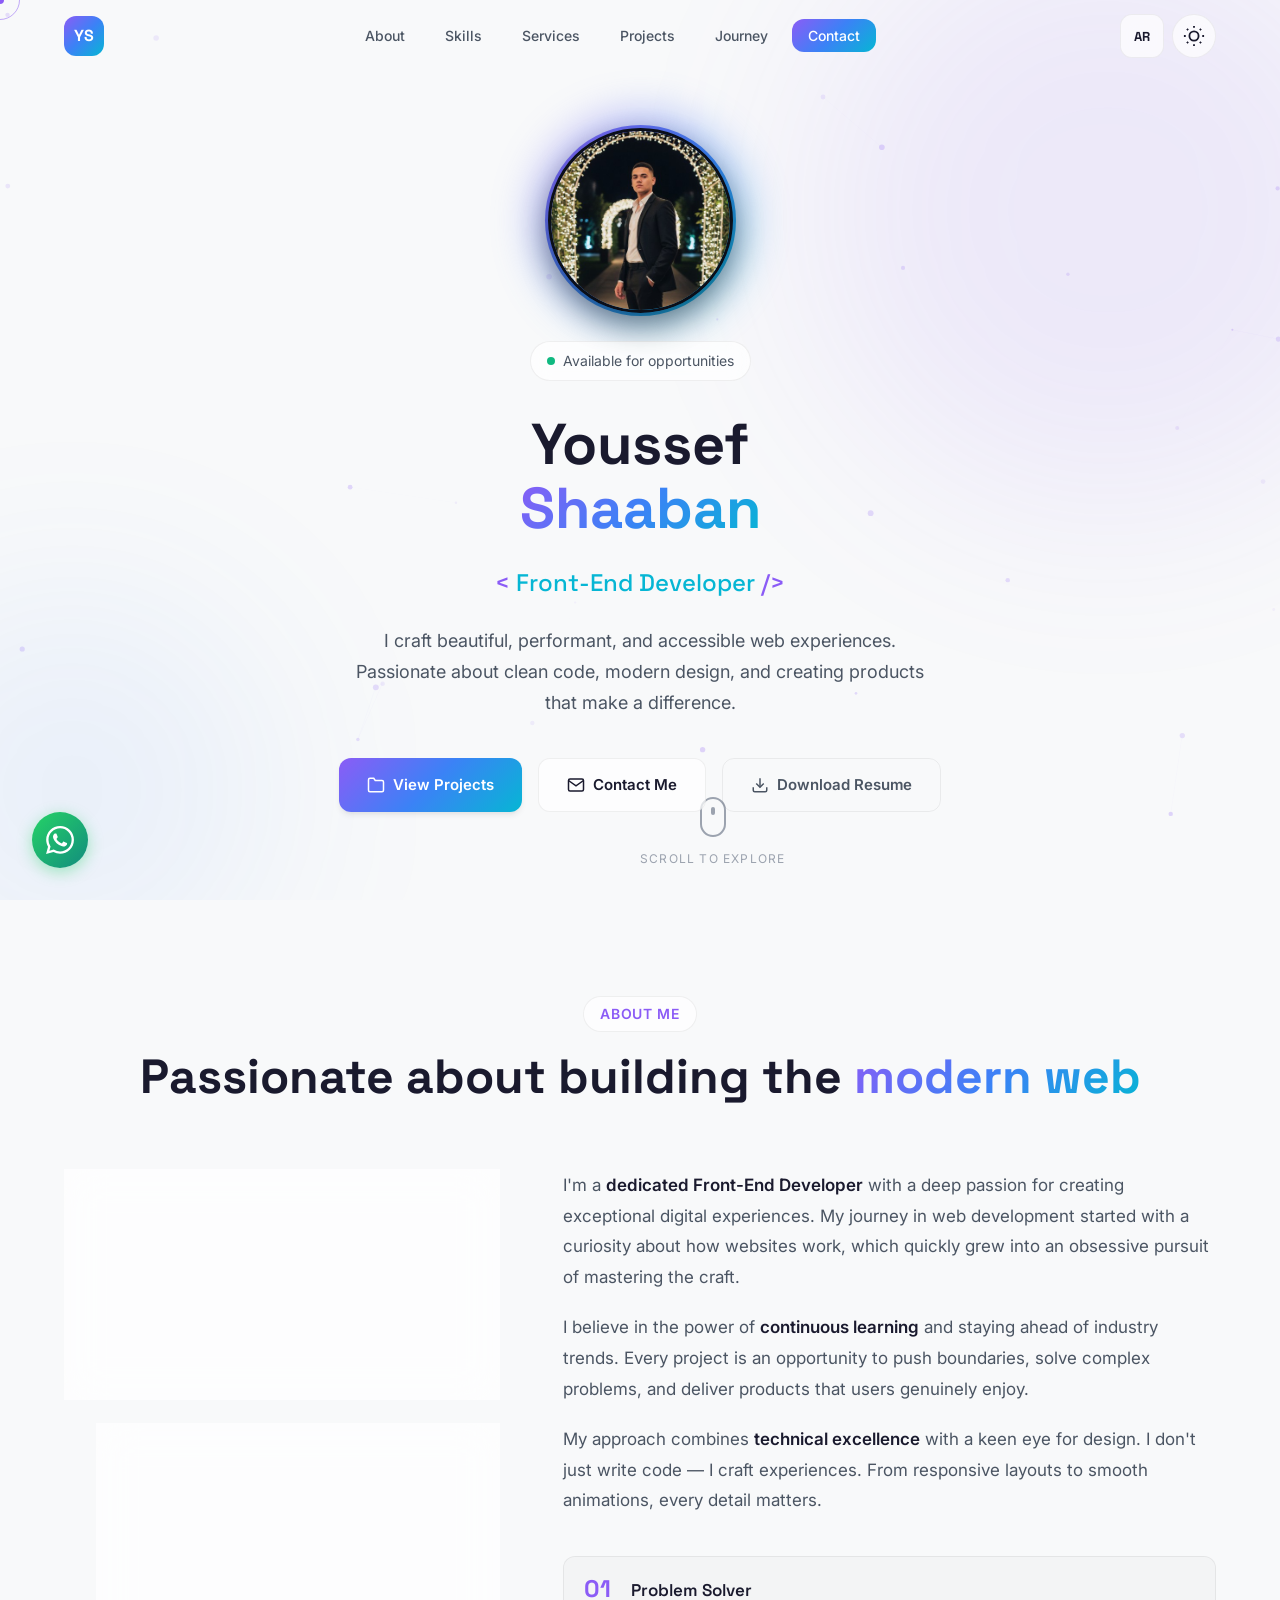
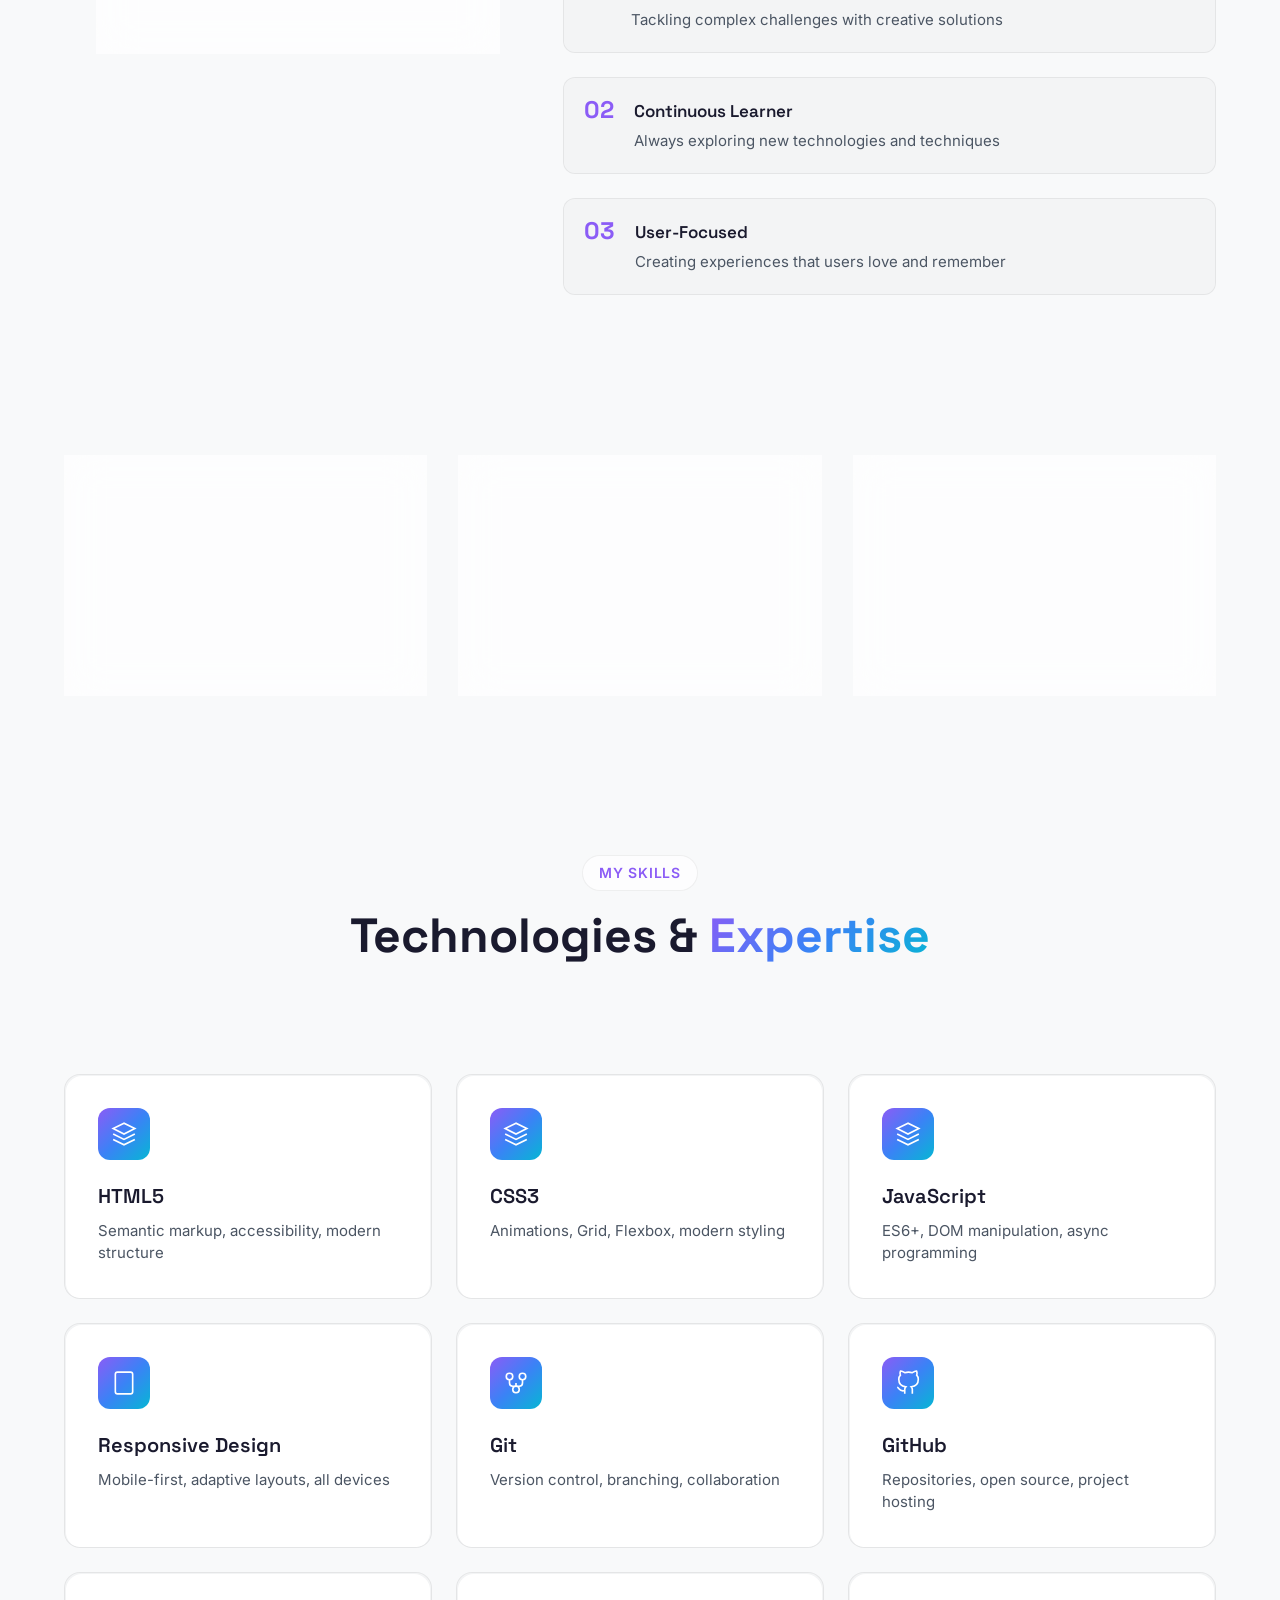
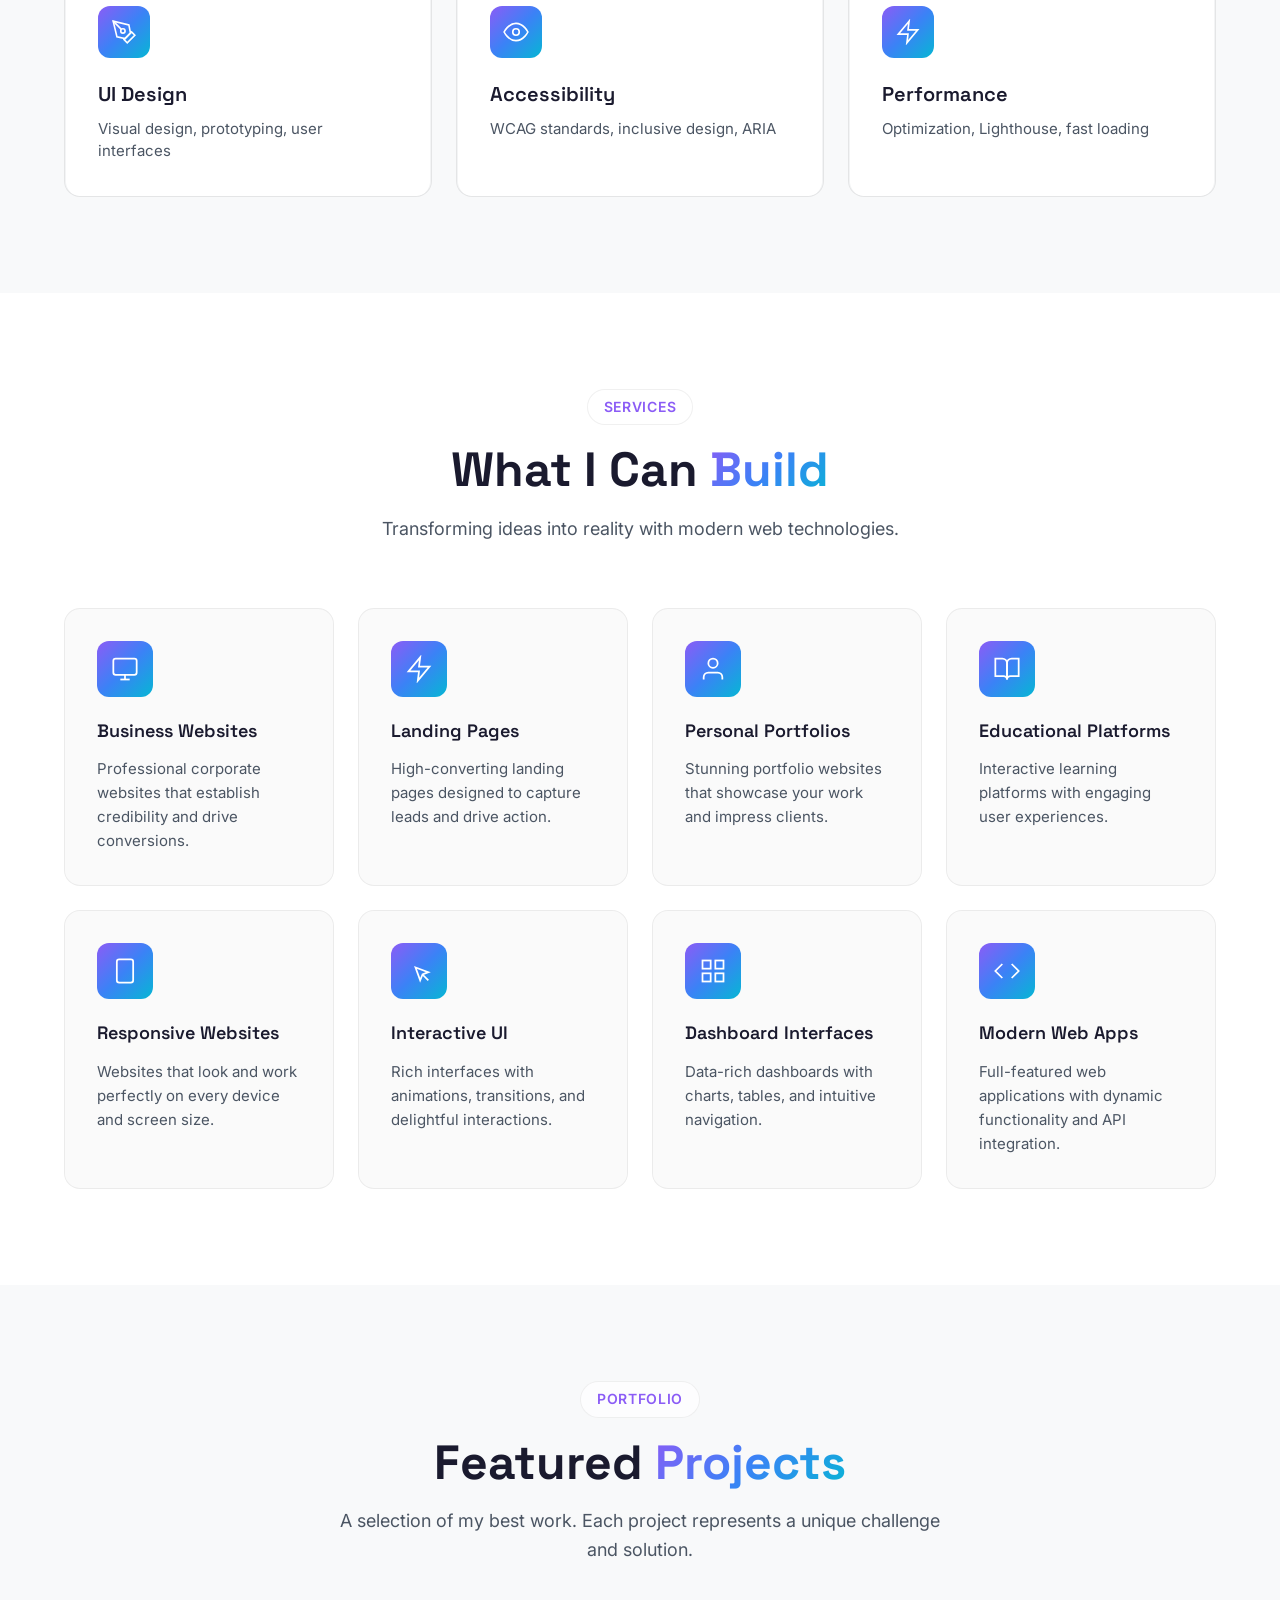
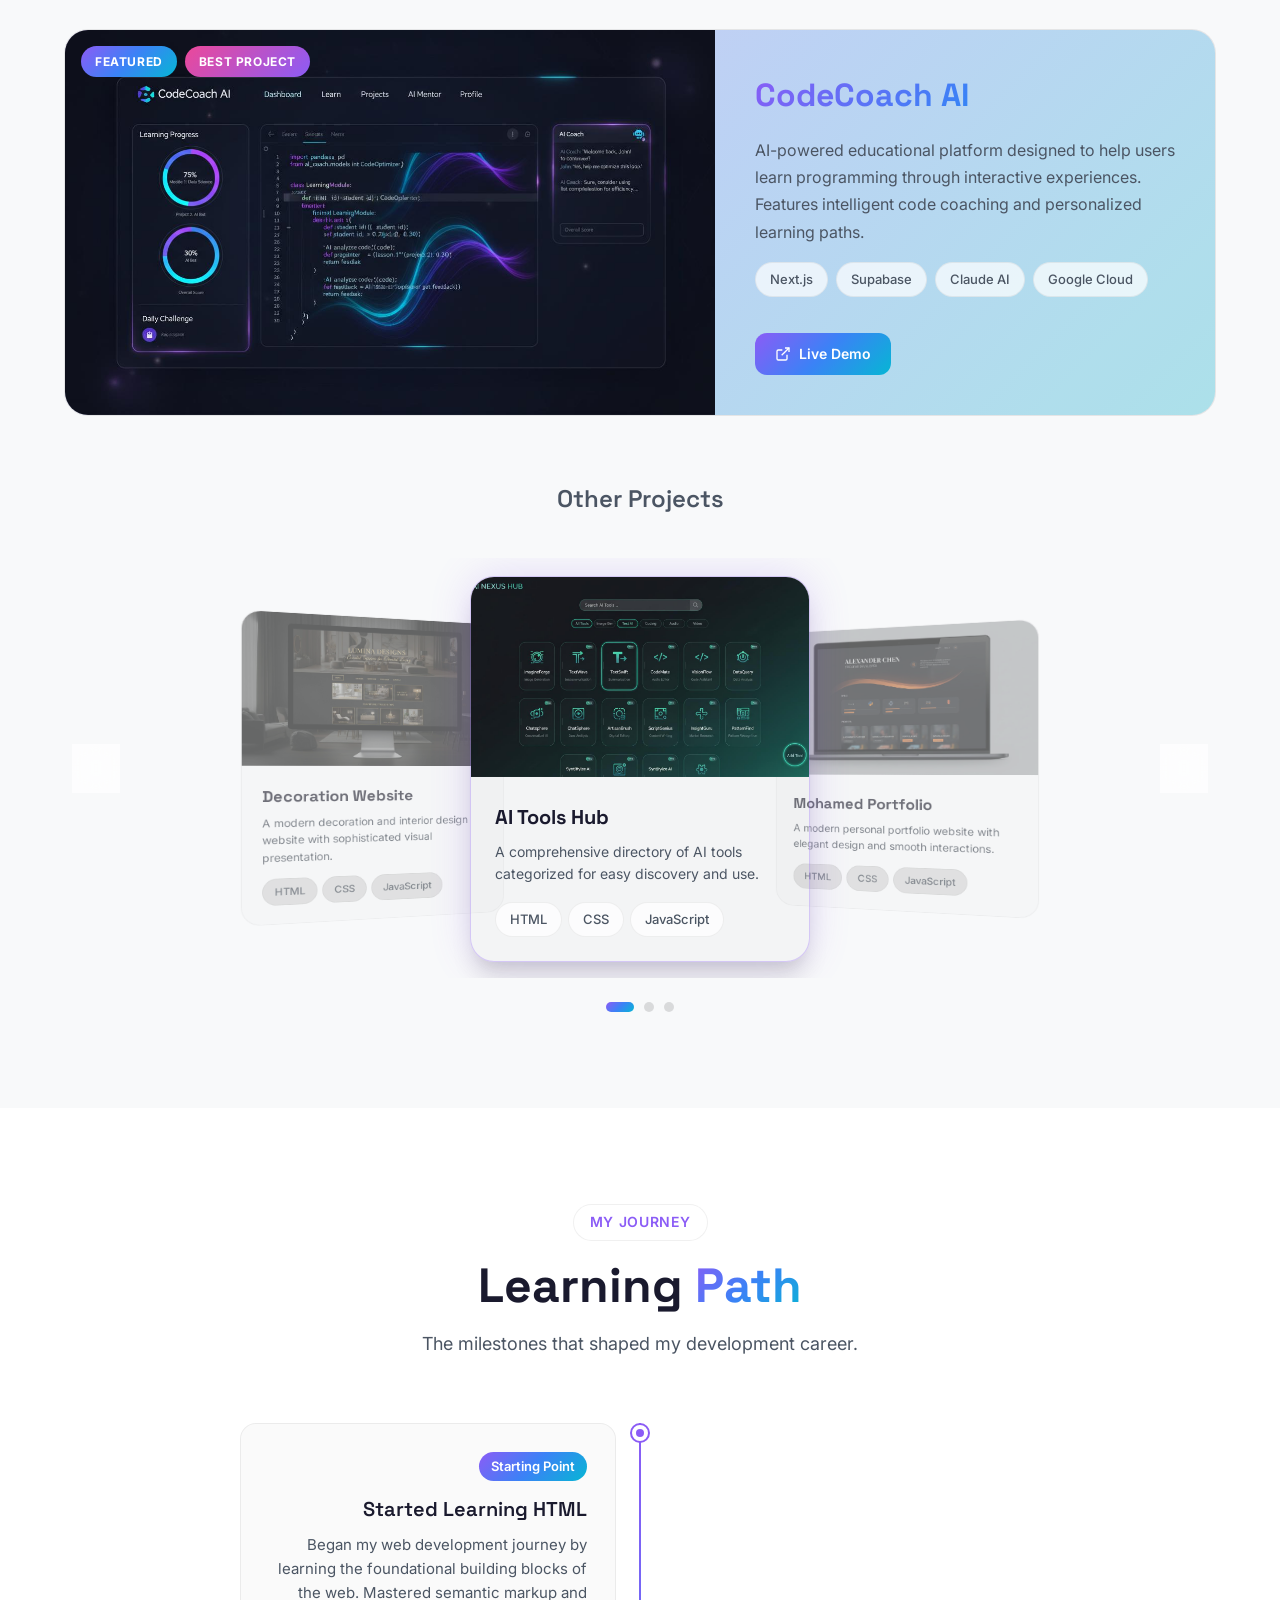
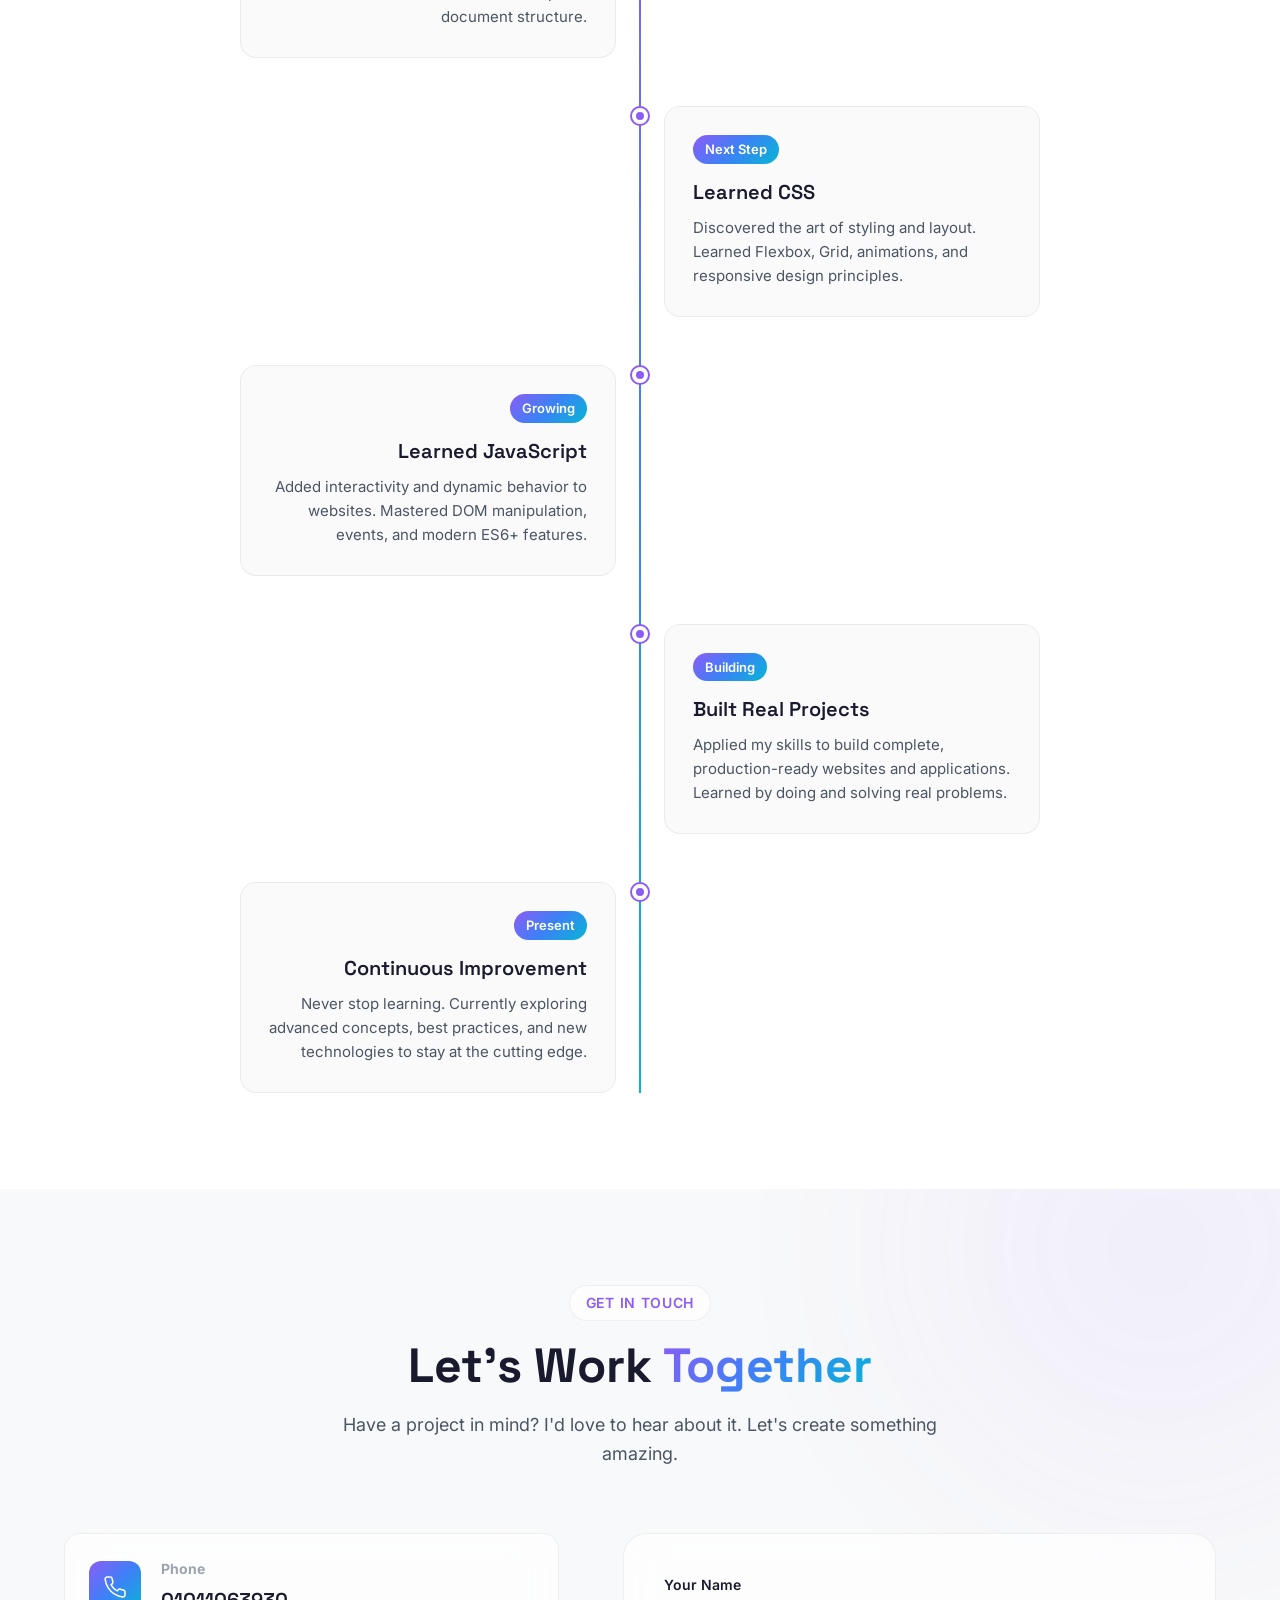
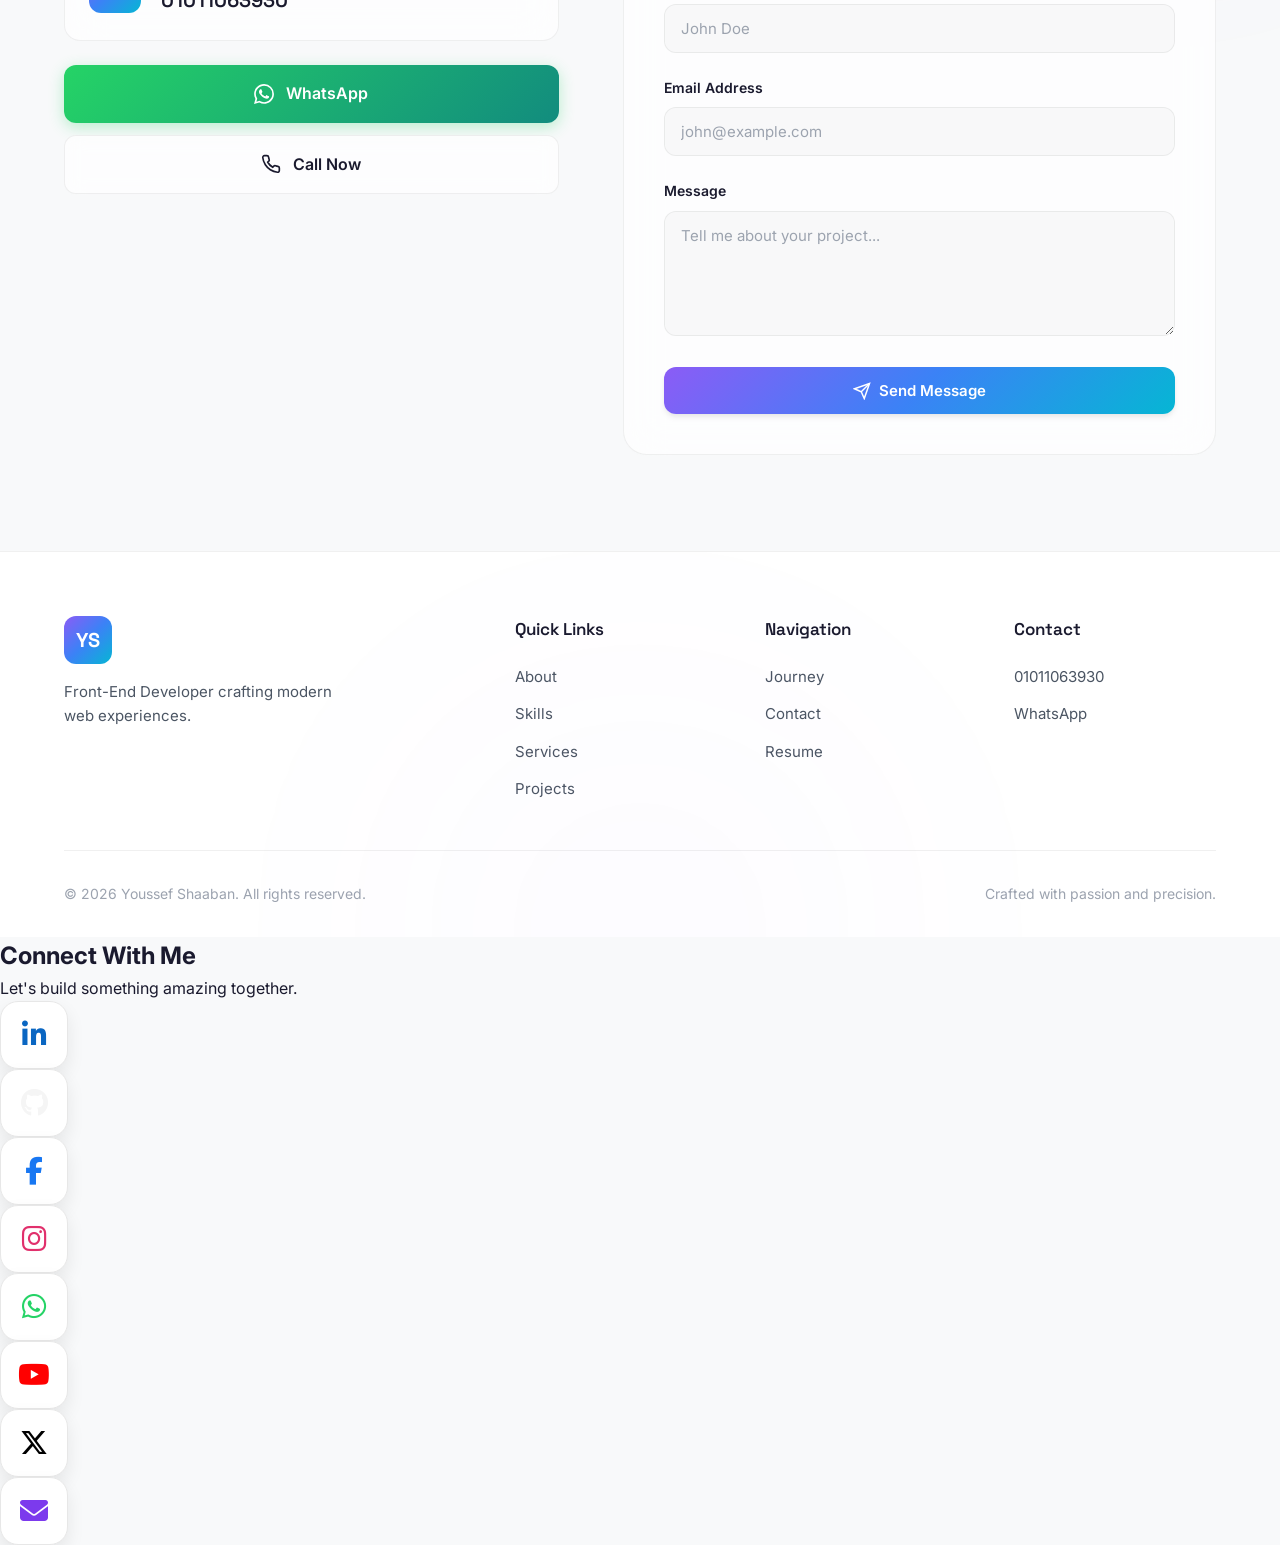
==== commit 34ecb2d4: "Fix social media links in index.html Updated LinkedIn and GitHub links in social icons." ====
--- a/index.html
+++ b/index.html
@@ -806,11 +806,11 @@
 
     <div class="social-icons">
 
-        <a href="#" class="social-btn linkedin" target="_blank">
+        <a href="www.linkedin.com/in/yuseef-shaaban-8425b6423" class="social-btn linkedin" target="_blank">
             <i class="fab fa-linkedin-in"></i>
         </a>
 
-        <a href="#" class="social-btn github" target="_blank">
+        <a href="https://github.com/ywsf46718-svg" class="social-btn github" target="_blank">
             <i class="fab fa-github"></i>
         </a>
 
--- a/css/styles.css
+++ b/css/styles.css
@@ -2901,218 +2901,163 @@
 }
 
 
-/*==========================
-SOCIAL SECTION
-==========================*/
-
-.social-section{
-
-    padding:120px 20px;
-
-    position:relative;
-
-}
-
-.social-grid{
-
-    max-width:900px;
-
-    margin:auto;
-
-    display:grid;
-
-    grid-template-columns:repeat(auto-fit,minmax(170px,1fr));
-
-    gap:25px;
-
-    margin-top:60px;
-
-}
-
-.social-card{
-
-    position:relative;
-
-    overflow:hidden;
-
-    height:160px;
-
-    border-radius:24px;
-
+
+/*======================================
+        SOCIAL ICONS COLORS
+=======================================*/
+
+.social-btn{
+    width:68px;
+    height:68px;
+    border-radius:18px;
     display:flex;
-
-    flex-direction:column;
-
     justify-content:center;
-
     align-items:center;
-
-    gap:18px;
-
     text-decoration:none;
-
-    color:white;
-
-    background:rgba(255,255,255,.05);
-
+    font-size:28px;
+    transition:all .35s ease;
+    background:rgba(255,255,255,.08);
+    backdrop-filter:blur(12px);
+    -webkit-backdrop-filter:blur(12px);
     border:1px solid rgba(255,255,255,.08);
-
-    backdrop-filter:blur(20px);
-
-    transition:.45s;
-
-}
-
-.social-card::before{
-
-    content:"";
-
-    position:absolute;
-
-    width:250px;
-
-    height:250px;
-
-    border-radius:50%;
-
-    top:-180px;
-
-    left:-180px;
-
-    background:rgba(255,255,255,.08);
-
-    transition:.6s;
-
-}
-
-.social-card:hover::before{
-
-    top:-40px;
-
-    left:-40px;
-
-}
-
-.social-card:hover{
-
-    transform:translateY(-12px);
-
-}
-
-.social-card i{
-
-    font-size:42px;
-
-    transition:.45s;
-
-}
-
-.social-card span{
-
-    font-size:17px;
-
-    font-weight:600;
-
-    letter-spacing:.5px;
-
-}
-
-.social-card:hover i{
-
-    transform:scale(1.25) rotate(8deg);
-
-}
-
-
-/* COLORS */
+}
+
+/* Hover Animation */
+
+.social-btn:hover{
+    transform:translateY(-8px) scale(1.08);
+}
+
+/*=======================
+   LinkedIn
+=======================*/
+
+.linkedin{
+    color:#0A66C2;
+    box-shadow:0 0 12px rgba(10,102,194,.25);
+}
 
 .linkedin:hover{
-
-background:#0A66C2;
-
-box-shadow:0 0 40px #0A66C2;
-
+    box-shadow:0 0 22px rgba(10,102,194,.45);
+}
+
+/*=======================
+   GitHub
+=======================*/
+
+.github{
+    color:#f5f5f5;
+    box-shadow:0 0 12px rgba(255,255,255,.12);
 }
 
 .github:hover{
-
-background:#24292F;
-
-box-shadow:0 0 40px #24292F;
-
+    box-shadow:0 0 22px rgba(255,255,255,.22);
+}
+
+/*=======================
+   Facebook
+=======================*/
+
+.facebook{
+    color:#1877F2;
+    box-shadow:0 0 12px rgba(24,119,242,.25);
 }
 
 .facebook:hover{
-
-background:#1877F2;
-
-box-shadow:0 0 40px #1877F2;
-
+    box-shadow:0 0 22px rgba(24,119,242,.45);
+}
+
+/*=======================
+   Instagram
+=======================*/
+
+.instagram{
+    color:#E1306C;
+    box-shadow:0 0 12px rgba(225,48,108,.28);
 }
 
 .instagram:hover{
-
-background:linear-gradient(45deg,#F58529,#DD2A7B,#8134AF,#515BD4);
-
-box-shadow:0 0 40px #DD2A7B;
-
+    box-shadow:0 0 22px rgba(225,48,108,.45);
+}
+
+/*=======================
+   WhatsApp
+=======================*/
+
+.whatsapp{
+    color:#25D366;
+    box-shadow:0 0 12px rgba(37,211,102,.28);
+}
+
+.whatsapp:hover{
+    box-shadow:0 0 22px rgba(37,211,102,.45);
+}
+
+/*=======================
+   YouTube
+=======================*/
+
+.youtube{
+    color:#FF0000;
+    box-shadow:0 0 12px rgba(255,0,0,.25);
 }
 
 .youtube:hover{
-
-background:#FF0000;
-
-box-shadow:0 0 40px #FF0000;
-
-}
-
-.whatsapp:hover{
-
-background:#25D366;
-
-box-shadow:0 0 40px #25D366;
-
-}
-
-.tiktok:hover{
-
-background:#111;
-
-box-shadow:0 0 40px cyan;
-
+    box-shadow:0 0 22px rgba(255,0,0,.45);
+}
+
+/*=======================
+   X (Twitter)
+=======================*/
+
+.x{
+    color:#000;
+    box-shadow:0 0 12px rgba(0,0,0,.18);
 }
 
 .x:hover{
-
-background:#000;
-
-box-shadow:0 0 40px white;
-
-}
-
-
-/* Mobile */
-
-@media(max-width:768px){
-
-.social-grid{
-
-grid-template-columns:repeat(2,1fr);
-
-gap:18px;
-
-}
-
-.social-card{
-
-height:140px;
-
-}
-
-.social-card i{
-
-font-size:35px;
-
-}
-
-}
+    box-shadow:0 0 22px rgba(0,0,0,.30);
+}
+
+/* Dark Mode */
+
+[data-theme="dark"] .x{
+    color:#ffffff;
+    box-shadow:0 0 12px rgba(255,255,255,.18);
+}
+
+[data-theme="dark"] .x:hover{
+    box-shadow:0 0 22px rgba(255,255,255,.28);
+}
+
+/*=======================
+   Email
+=======================*/
+
+.email{
+    color:#7C3AED;
+    box-shadow:0 0 12px rgba(124,58,237,.28);
+}
+
+.email:hover{
+    box-shadow:0 0 22px rgba(124,58,237,.45);
+}
+
+/*=======================
+   Light Mode
+=======================*/
+
+[data-theme="light"] .social-btn{
+    background:#ffffff;
+    border:1px solid #e7e7e7;
+    box-shadow:0 8px 18px rgba(0,0,0,.08);
+}
+
+/*=======================
+   Dark Mode
+=======================*/
+
+[data-theme="dark"] .social-btn{
+    background:rgba(255,255,255,.06);
+    border:1px solid rgba(255,255,255,.08);
+}
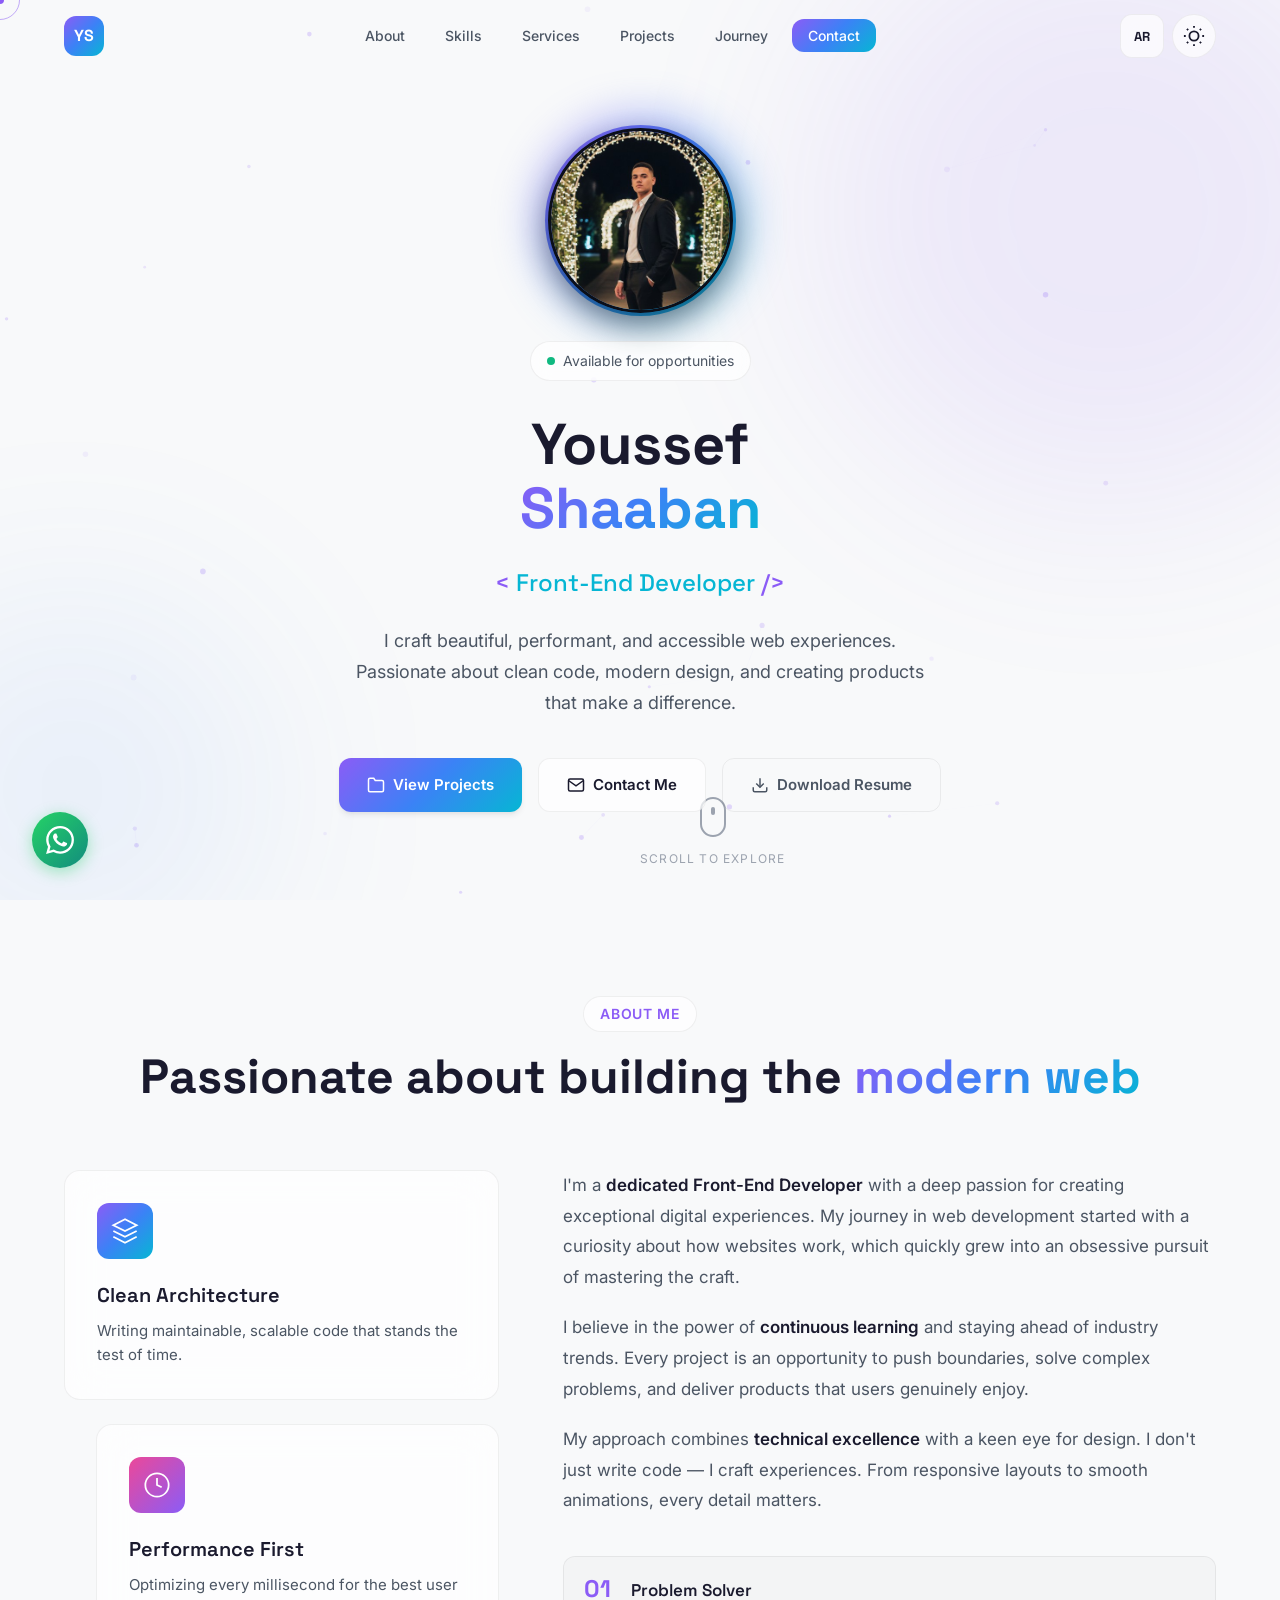
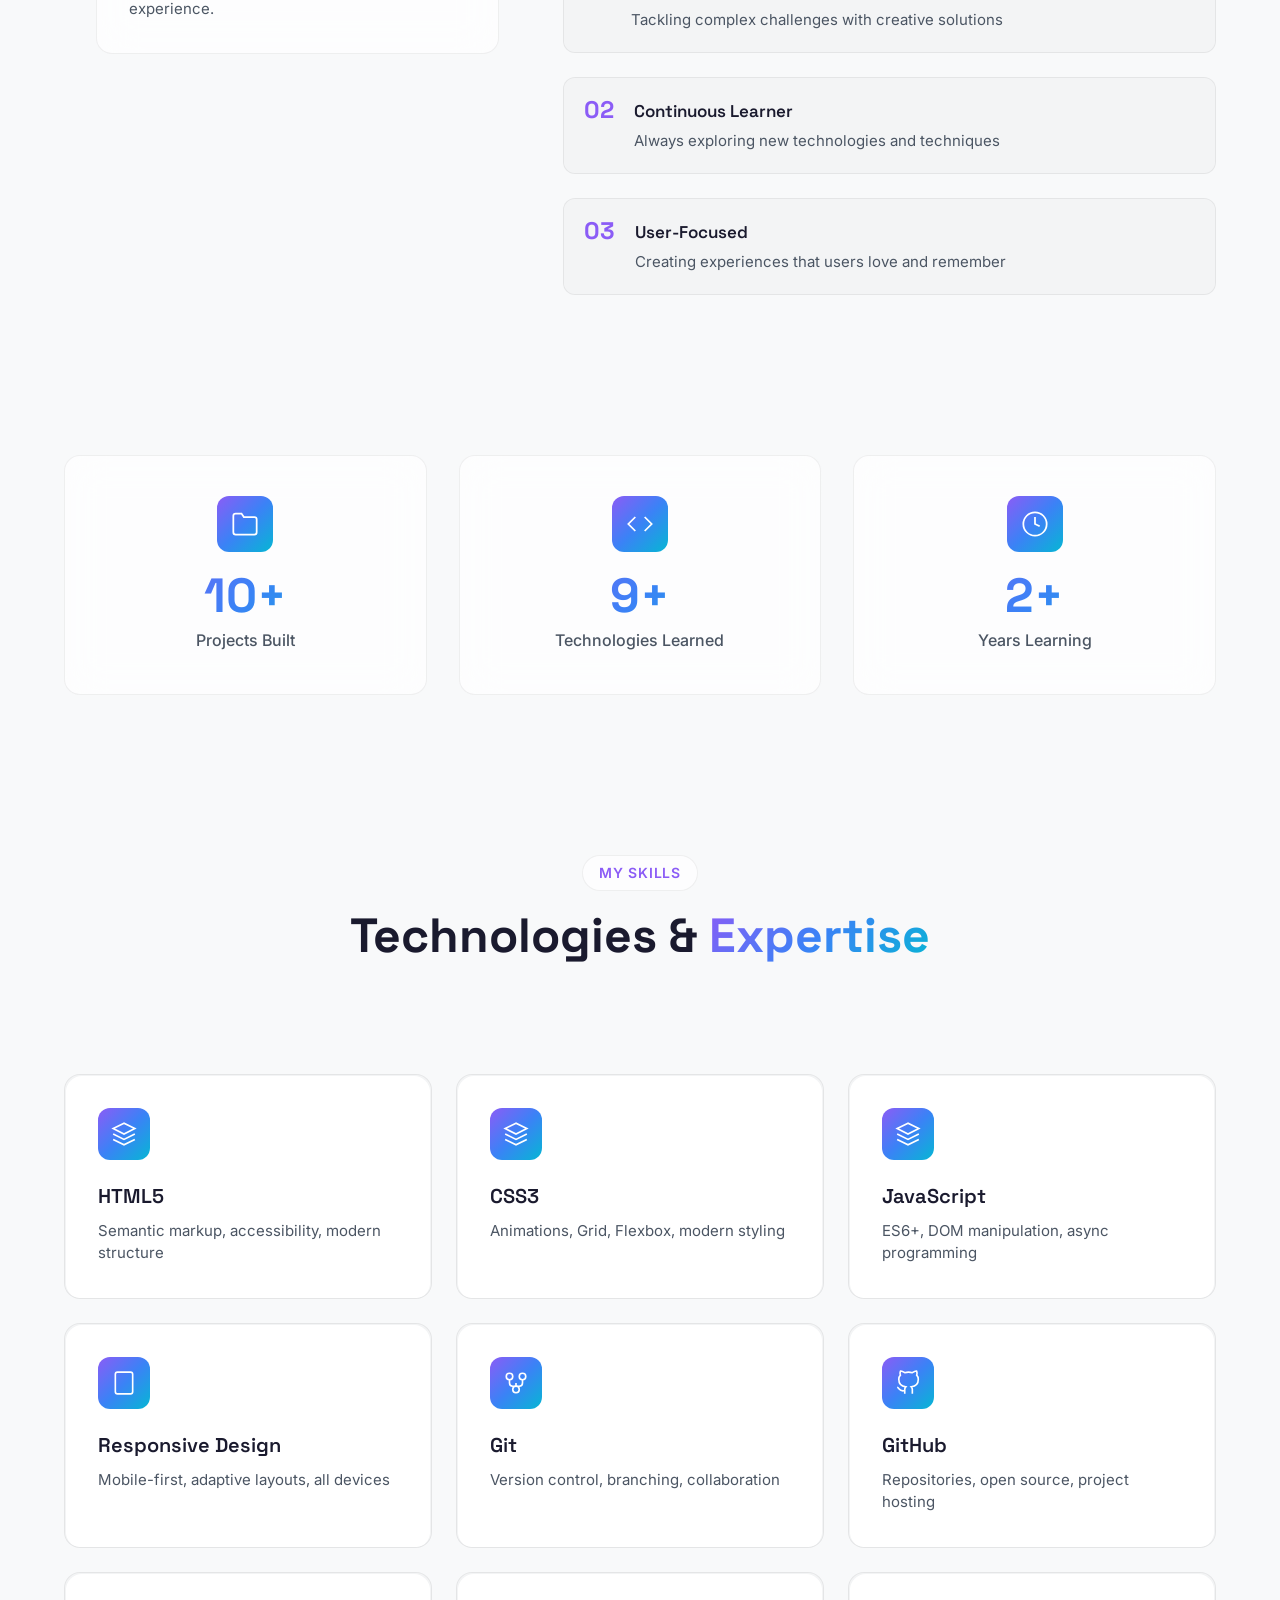
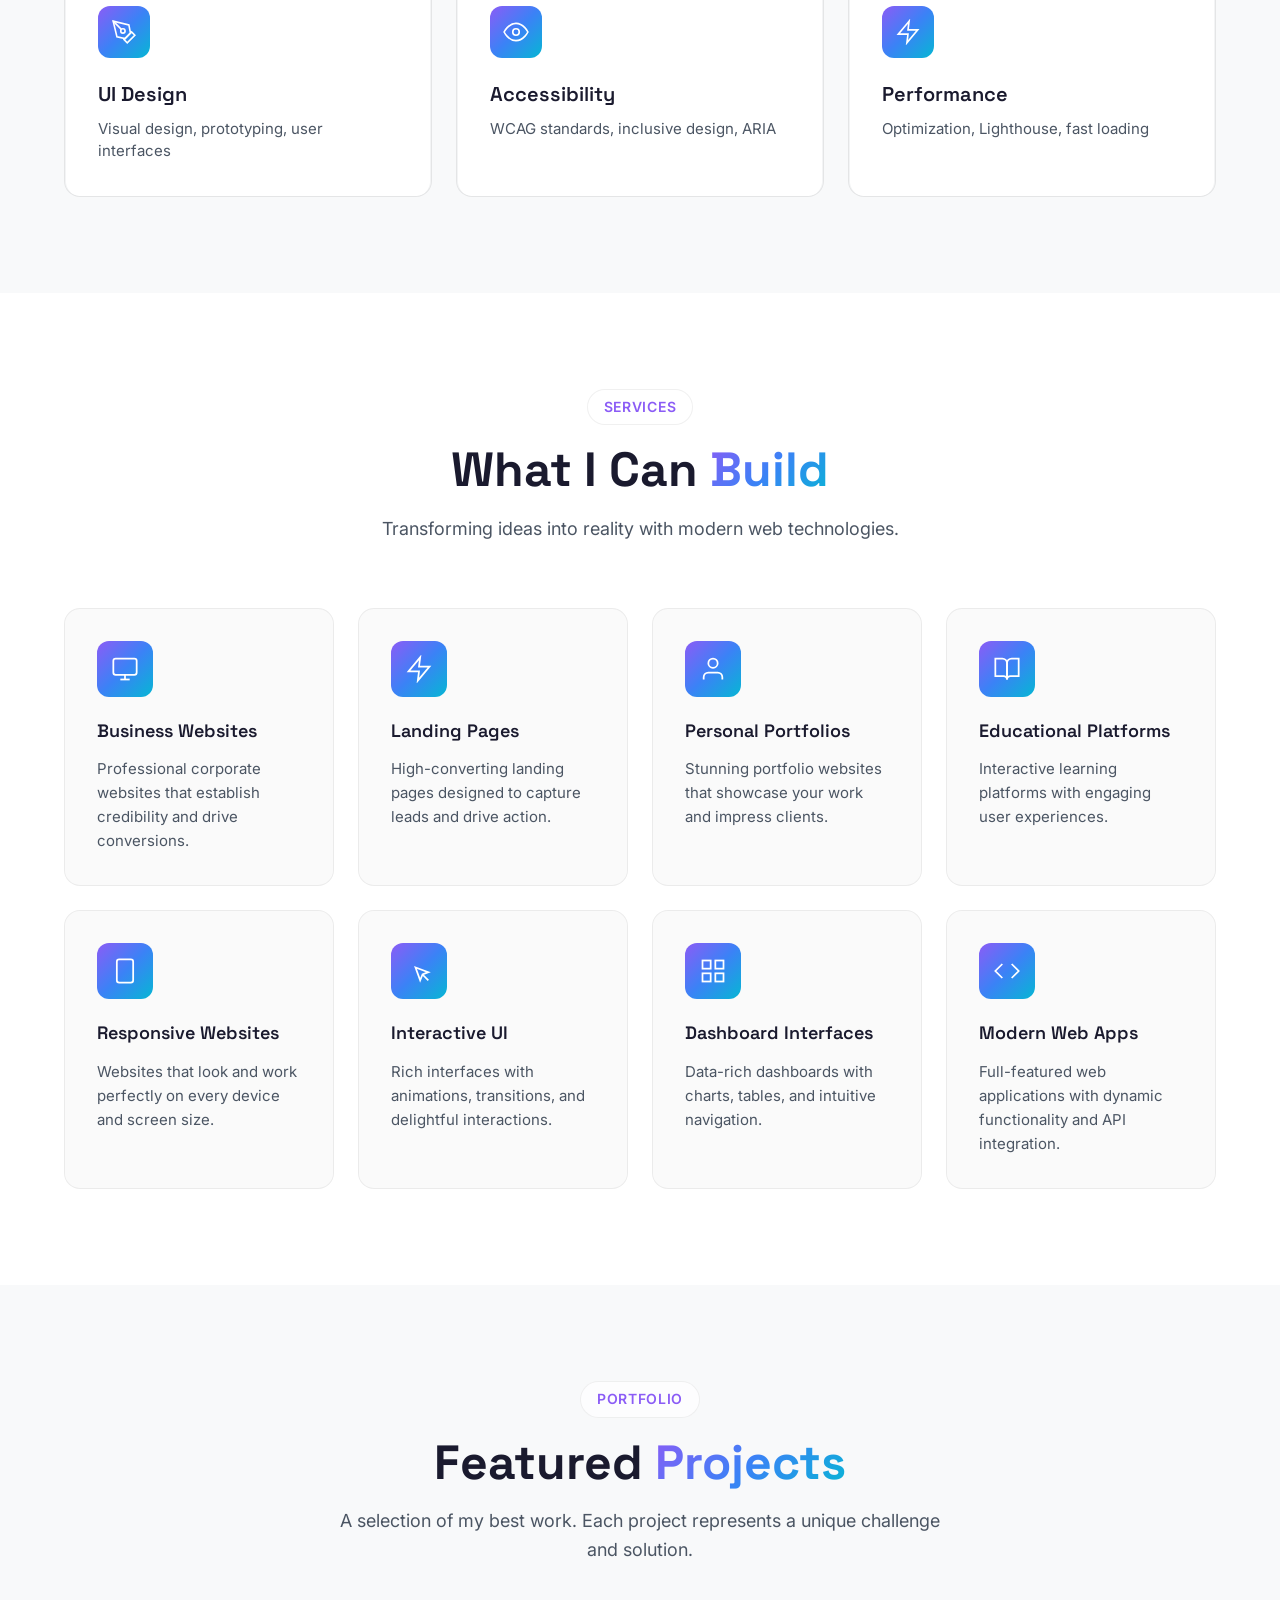
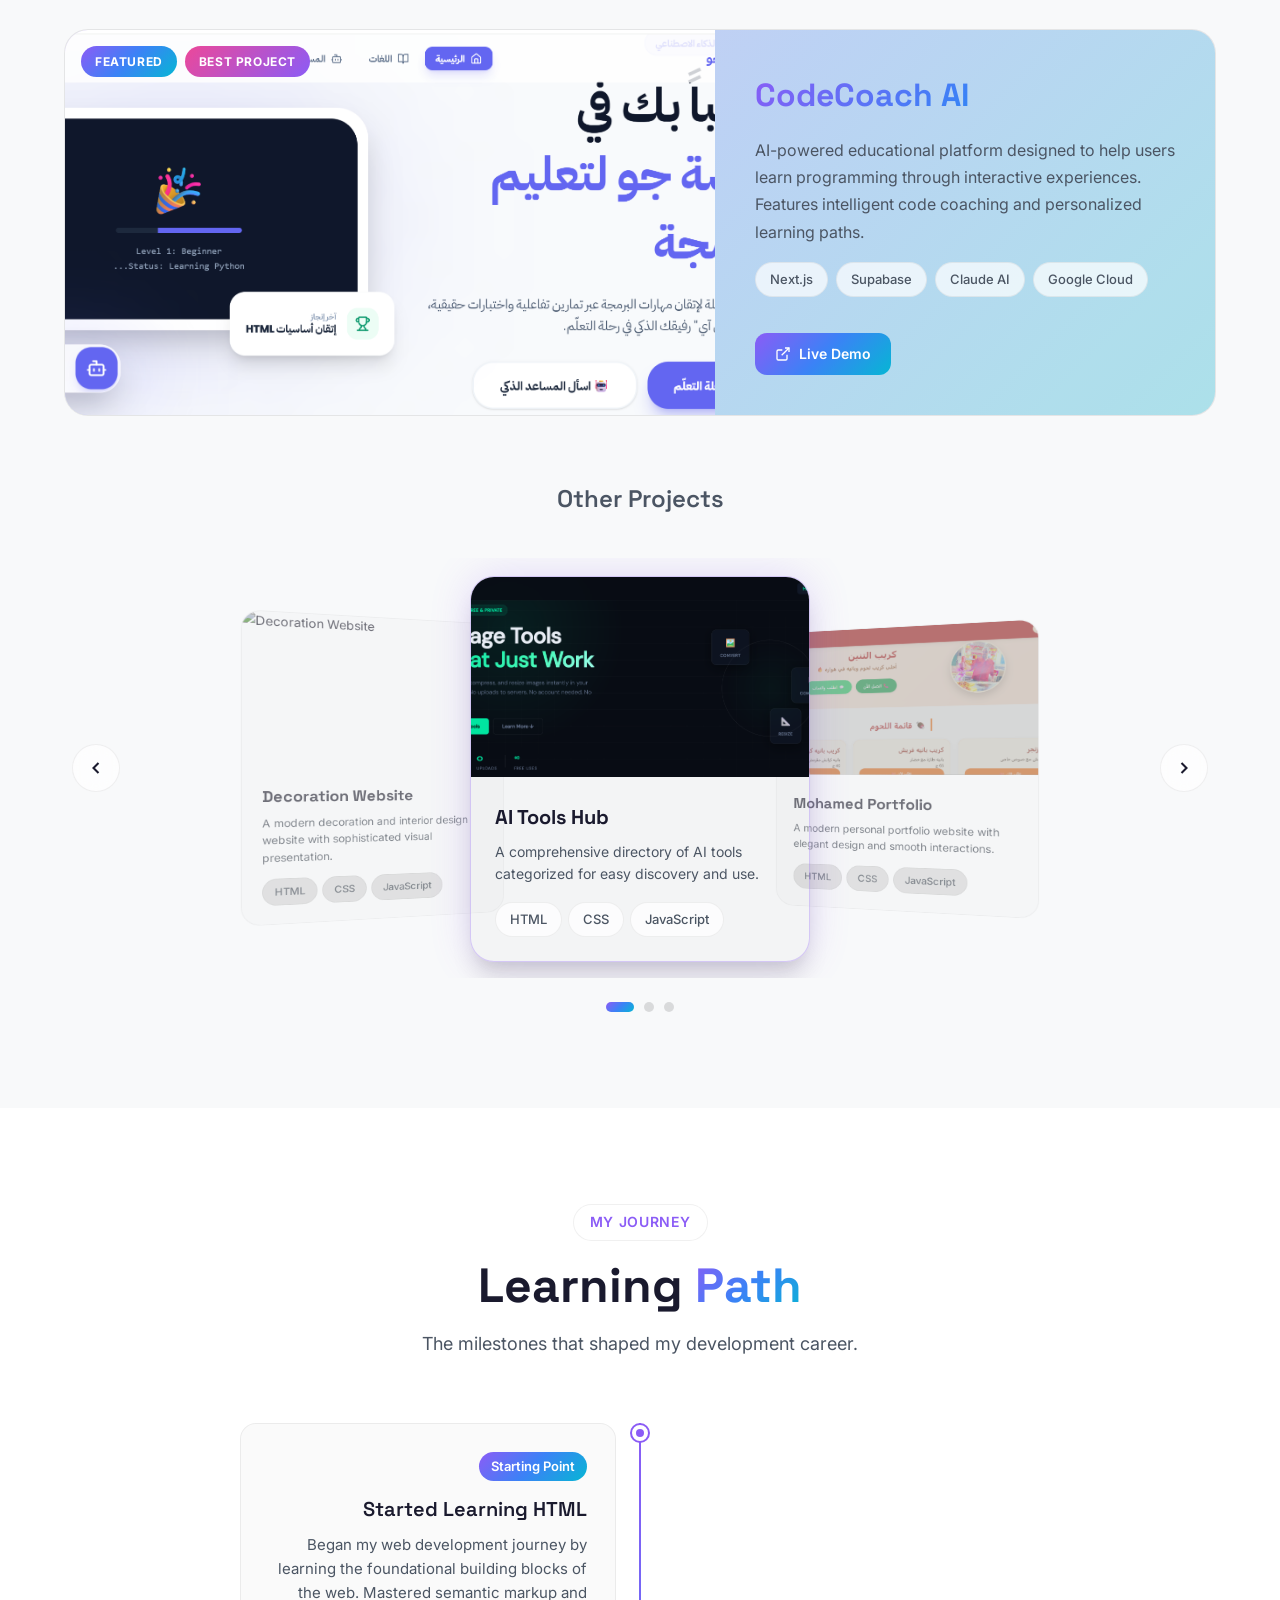
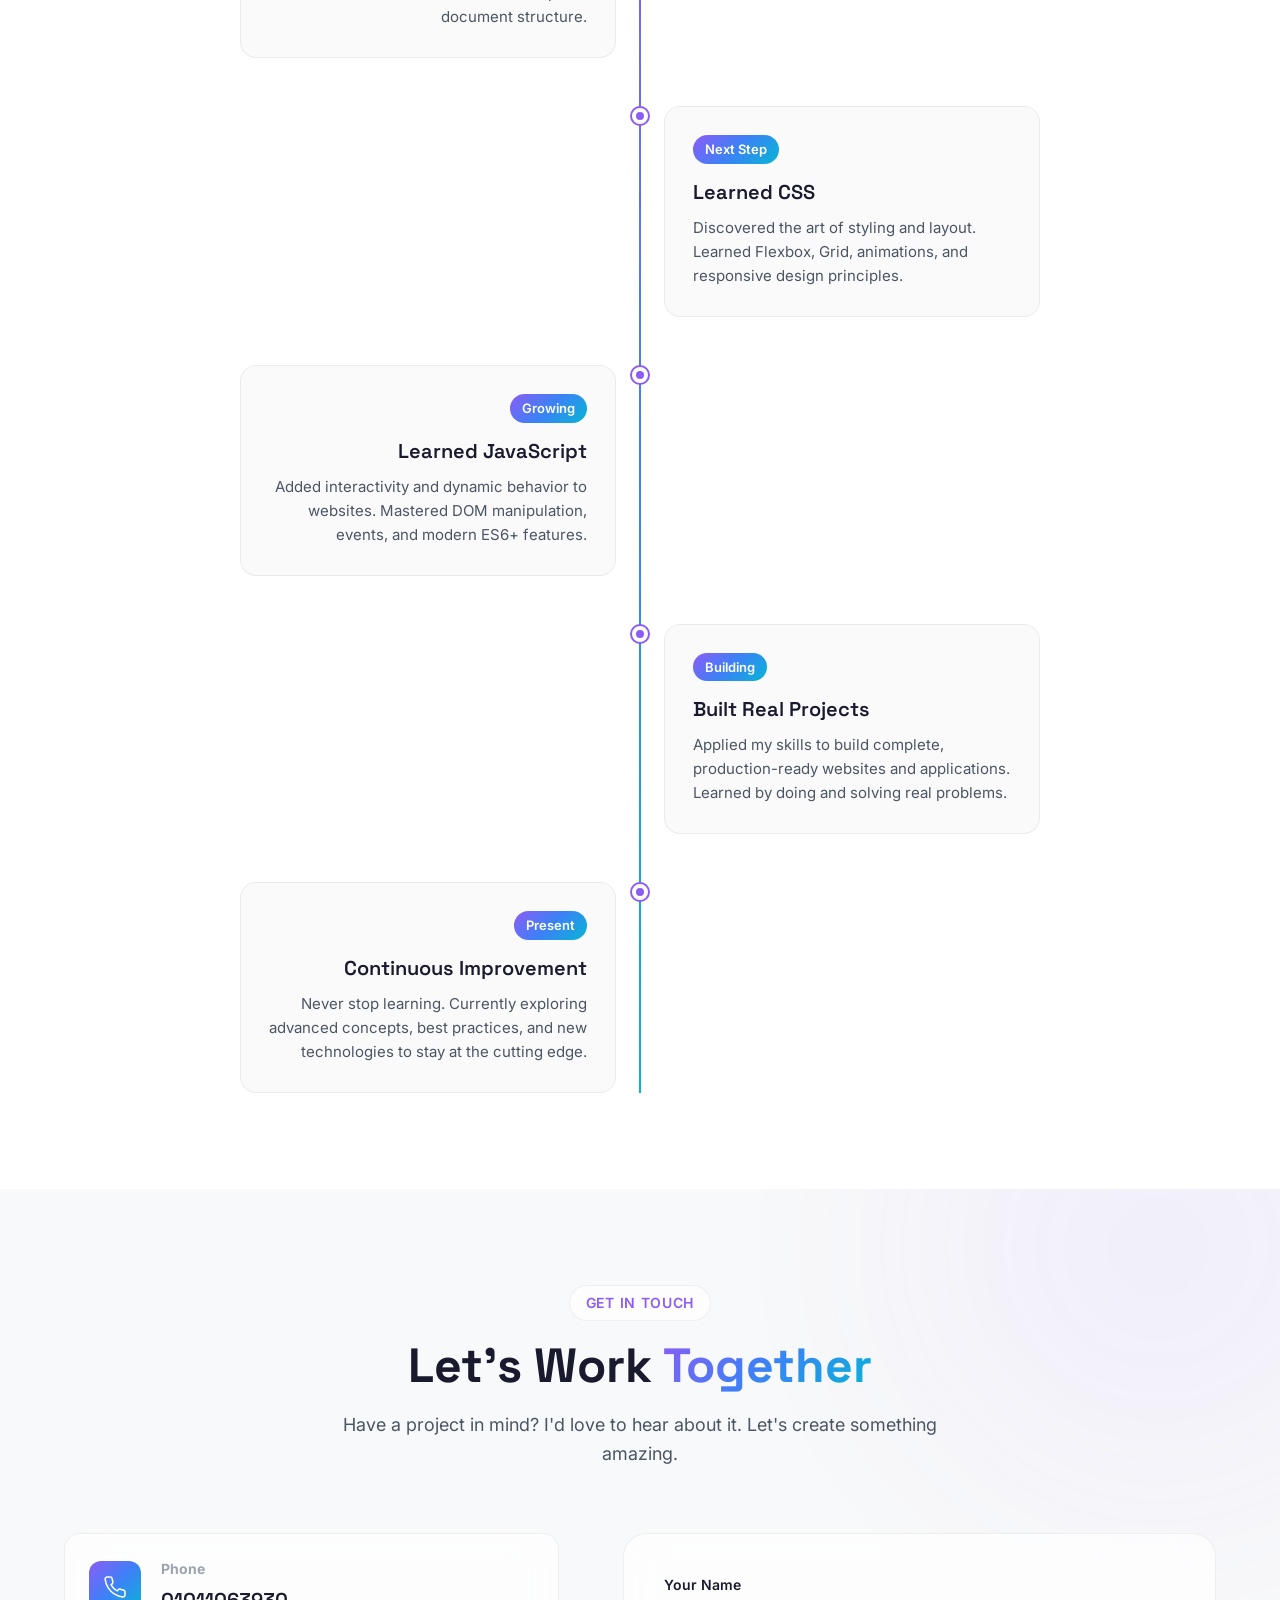
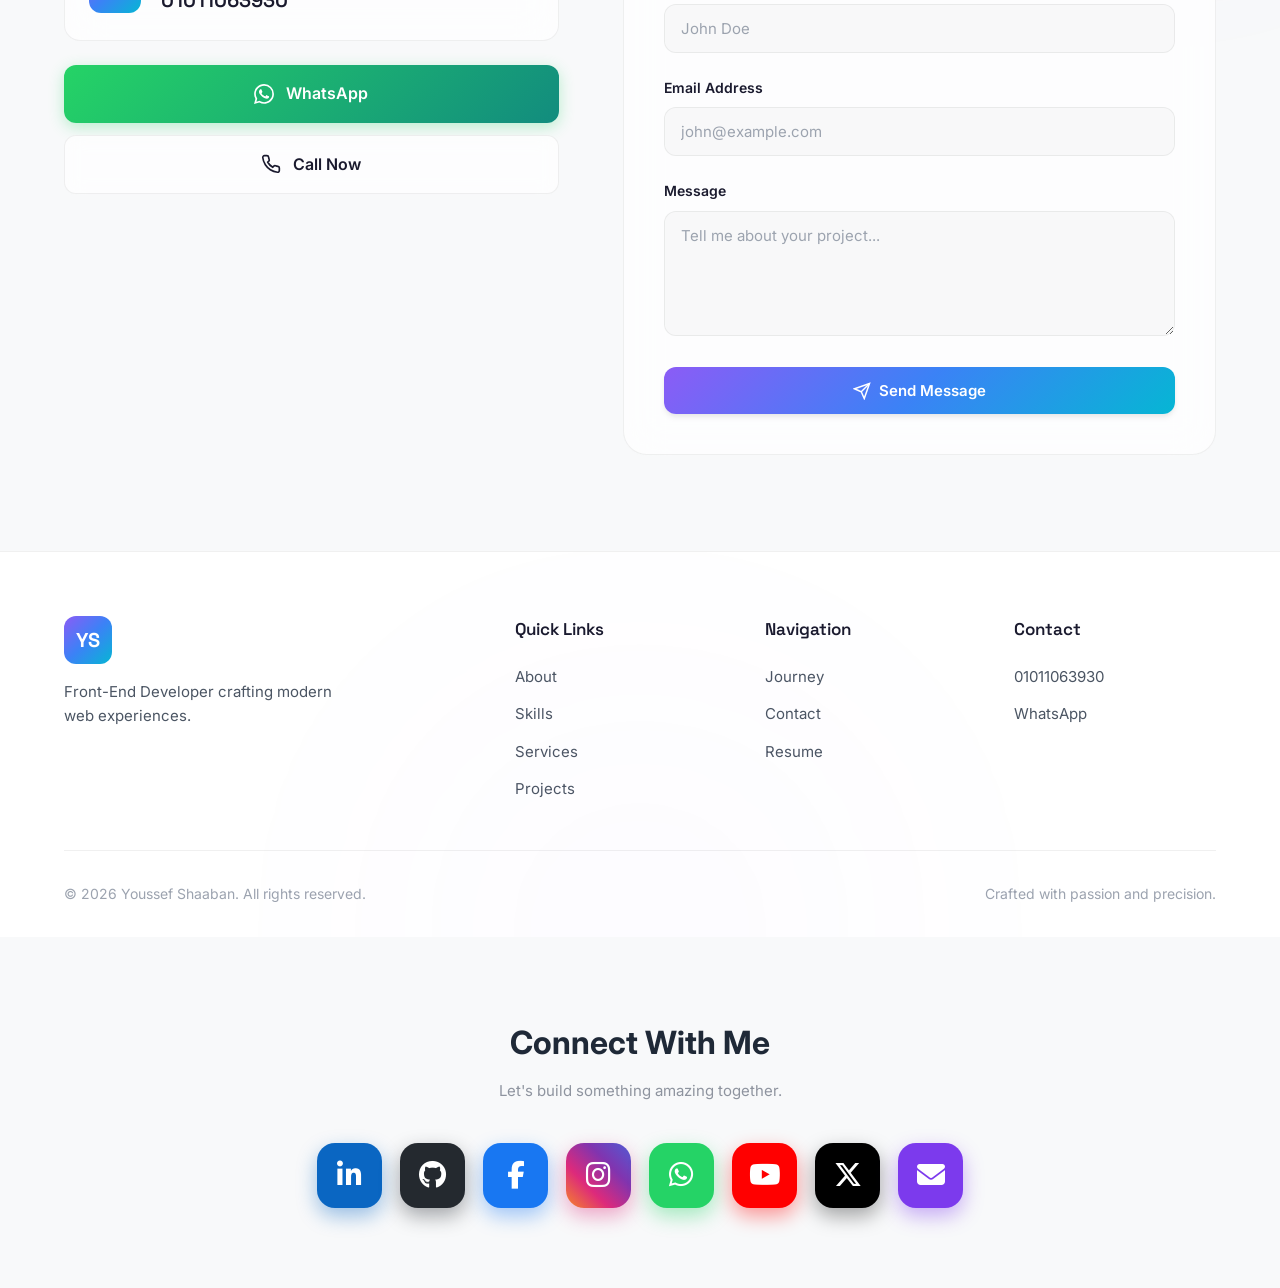
==== commit 70e47844: "Update index.html" ====
--- a/index.html
+++ b/index.html
@@ -517,7 +517,7 @@
                     <article class="featured-project-card">
                         <a href="https://codecoach-ai-9337460117.europe-west2.run.app" target="_blank" rel="noopener noreferrer" class="featured-project-link" aria-label="Visit CodeCoach AI website">
                             <div class="featured-project-image-wrapper">
-                                <img src="images/project-codecoach.jpg" alt="CodeCoach AI - AI-powered educational platform" class="featured-project-image" loading="lazy">
+                                <img src="images/code_ai.png" alt="CodeCoach AI - AI-powered educational platform" class="featured-project-image" loading="lazy">
                                 <div class="project-overlay">
                                     <div class="project-overlay-content">
                                         <span class="project-visit-btn">
@@ -560,7 +560,7 @@
                             <div class="carousel-card" data-index="0">
                                 <a href="https://ywsf46718-svg.github.io/ai-tools/" target="_blank" rel="noopener noreferrer" class="carousel-card-link">
                                     <div class="carousel-card-image-wrapper">
-                                        <img src="images/project-aitools.jpg" alt="AI Tools Hub" class="carousel-card-image" loading="lazy">
+                                        <img src="images/tools_ai.png" alt="AI Tools Hub" class="carousel-card-image" loading="lazy">
                                         <div class="carousel-card-overlay">
                                             <svg viewBox="0 0 24 24" fill="none" stroke="currentColor" stroke-width="2"><path d="M18 13v6a2 2 0 0 1-2 2H5a2 2 0 0 1-2-2V8a2 2 0 0 1 2-2h6"/><polyline points="15 3 21 3 21 9"/><line x1="10" y1="14" x2="21" y2="3"/></svg>
                                         </div>
@@ -581,7 +581,7 @@
                             <div class="carousel-card" data-index="1">
                                 <a href="https://ywsf46718-svg.github.io/mohamed/" target="_blank" rel="noopener noreferrer" class="carousel-card-link">
                                     <div class="carousel-card-image-wrapper">
-                                        <img src="images/project-mohamed.jpg" alt="Mohamed Portfolio" class="carousel-card-image" loading="lazy">
+                                        <img src="images/food.png" alt="Mohamed Portfolio" class="carousel-card-image" loading="lazy">
                                         <div class="carousel-card-overlay">
                                             <svg viewBox="0 0 24 24" fill="none" stroke="currentColor" stroke-width="2"><path d="M18 13v6a2 2 0 0 1-2 2H5a2 2 0 0 1-2-2V8a2 2 0 0 1 2-2h6"/><polyline points="15 3 21 3 21 9"/><line x1="10" y1="14" x2="21" y2="3"/></svg>
                                         </div>
@@ -602,7 +602,7 @@
                             <div class="carousel-card" data-index="2">
                                 <a href="https://ywsf46718-svg.github.io/Decoration/" target="_blank" rel="noopener noreferrer" class="carousel-card-link">
                                     <div class="carousel-card-image-wrapper">
-                                        <img src="images/project-decoration.jpg" alt="Decoration Website" class="carousel-card-image" loading="lazy">
+                                        <img src="images/Decoration.png" alt="Decoration Website" class="carousel-card-image" loading="lazy">
                                         <div class="carousel-card-overlay">
                                             <svg viewBox="0 0 24 24" fill="none" stroke="currentColor" stroke-width="2"><path d="M18 13v6a2 2 0 0 1-2 2H5a2 2 0 0 1-2-2V8a2 2 0 0 1 2-2h6"/><polyline points="15 3 21 3 21 9"/><line x1="10" y1="14" x2="21" y2="3"/></svg>
                                         </div>
@@ -806,7 +806,7 @@
 
     <div class="social-icons">
 
-        <a href="www.linkedin.com/in/yuseef-shaaban-8425b6423" class="social-btn linkedin" target="_blank">
+        <a href="https://www.linkedin.com/in/yuseef-shaaban-8425b6423/" class="social-btn linkedin" target="_blank">
             <i class="fab fa-linkedin-in"></i>
         </a>
 
@@ -835,7 +835,7 @@
         </a>
 
         <a href="#" class="social-btn email">
-            <i class="fas fa-envelope"></i>
+             <i class="fas fa-envelope"></i>
         </a>
 
     </div>
--- a/css/styles.css
+++ b/css/styles.css
@@ -2903,161 +2903,165 @@
 
 
 /*======================================
-        SOCIAL ICONS COLORS
-=======================================*/
-
-.social-btn{
-    width:68px;
-    height:68px;
-    border-radius:18px;
+          SOCIAL SECTION
+======================================*/
+
+.social-section{
+    padding:80px 20px;
+    text-align:center;
+}
+
+.social-title{
+    margin-bottom:40px;
+}
+
+.social-title h2{
+    font-size:2rem;
+    font-weight:700;
+    margin-bottom:10px;
+}
+
+.social-title p{
+    font-size:15px;
+    opacity:.75;
+}
+
+.social-icons{
     display:flex;
     justify-content:center;
     align-items:center;
+    flex-wrap:wrap;
+    gap:18px;
+}
+
+/*======================================
+          SOCIAL BUTTONS
+======================================*/
+
+.social-btn{
+    width:65px;
+    height:65px;
+    border-radius:18px;
+
+    display:flex;
+    align-items:center;
+    justify-content:center;
+
     text-decoration:none;
+
     font-size:28px;
-    transition:all .35s ease;
-    background:rgba(255,255,255,.08);
-    backdrop-filter:blur(12px);
-    -webkit-backdrop-filter:blur(12px);
-    border:1px solid rgba(255,255,255,.08);
-}
-
-/* Hover Animation */
+    color:#fff;
+
+    transition:.35s ease;
+
+    box-shadow:0 8px 20px rgba(0,0,0,.15);
+}
 
 .social-btn:hover{
     transform:translateY(-8px) scale(1.08);
 }
 
-/*=======================
-   LinkedIn
-=======================*/
+/*======================================
+            COLORS
+======================================*/
 
 .linkedin{
-    color:#0A66C2;
-    box-shadow:0 0 12px rgba(10,102,194,.25);
-}
-
-.linkedin:hover{
-    box-shadow:0 0 22px rgba(10,102,194,.45);
-}
-
-/*=======================
-   GitHub
-=======================*/
+    background:#0A66C2;
+    box-shadow:0 8px 20px rgba(10,102,194,.40);
+}
 
 .github{
-    color:#f5f5f5;
-    box-shadow:0 0 12px rgba(255,255,255,.12);
-}
-
-.github:hover{
-    box-shadow:0 0 22px rgba(255,255,255,.22);
-}
-
-/*=======================
-   Facebook
-=======================*/
+    background:#24292F;
+    box-shadow:0 8px 20px rgba(36,41,47,.40);
+}
 
 .facebook{
-    color:#1877F2;
-    box-shadow:0 0 12px rgba(24,119,242,.25);
-}
-
-.facebook:hover{
-    box-shadow:0 0 22px rgba(24,119,242,.45);
-}
-
-/*=======================
-   Instagram
-=======================*/
+    background:#1877F2;
+    box-shadow:0 8px 20px rgba(24,119,242,.40);
+}
 
 .instagram{
-    color:#E1306C;
-    box-shadow:0 0 12px rgba(225,48,108,.28);
-}
-
-.instagram:hover{
-    box-shadow:0 0 22px rgba(225,48,108,.45);
-}
-
-/*=======================
-   WhatsApp
-=======================*/
+    background:linear-gradient(
+        45deg,
+        #F58529,
+        #DD2A7B,
+        #8134AF,
+        #515BD4
+    );
+    box-shadow:0 8px 20px rgba(221,42,123,.40);
+}
 
 .whatsapp{
-    color:#25D366;
-    box-shadow:0 0 12px rgba(37,211,102,.28);
-}
-
-.whatsapp:hover{
-    box-shadow:0 0 22px rgba(37,211,102,.45);
-}
-
-/*=======================
-   YouTube
-=======================*/
+    background:#25D366;
+    box-shadow:0 8px 20px rgba(37,211,102,.40);
+}
 
 .youtube{
-    color:#FF0000;
-    box-shadow:0 0 12px rgba(255,0,0,.25);
-}
-
-.youtube:hover{
-    box-shadow:0 0 22px rgba(255,0,0,.45);
-}
-
-/*=======================
-   X (Twitter)
-=======================*/
+    background:#FF0000;
+    box-shadow:0 8px 20px rgba(255,0,0,.40);
+}
 
 .x{
-    color:#000;
-    box-shadow:0 0 12px rgba(0,0,0,.18);
-}
-
-.x:hover{
-    box-shadow:0 0 22px rgba(0,0,0,.30);
-}
-
-/* Dark Mode */
-
-[data-theme="dark"] .x{
+    background:#000;
+    box-shadow:0 8px 20px rgba(0,0,0,.35);
+}
+
+.email{
+    background:#7C3AED;
+    box-shadow:0 8px 20px rgba(124,58,237,.40);
+}
+
+/*======================================
+          LIGHT MODE
+======================================*/
+
+[data-theme="light"] .social-title h2{
+    color:#1f2937;
+}
+
+[data-theme="light"] .social-title p{
+    color:#6b7280;
+}
+
+/*======================================
+          DARK MODE
+======================================*/
+
+[data-theme="dark"] .social-title h2{
     color:#ffffff;
-    box-shadow:0 0 12px rgba(255,255,255,.18);
-}
-
-[data-theme="dark"] .x:hover{
-    box-shadow:0 0 22px rgba(255,255,255,.28);
-}
-
-/*=======================
-   Email
-=======================*/
-
-.email{
-    color:#7C3AED;
-    box-shadow:0 0 12px rgba(124,58,237,.28);
-}
-
-.email:hover{
-    box-shadow:0 0 22px rgba(124,58,237,.45);
-}
-
-/*=======================
-   Light Mode
-=======================*/
-
-[data-theme="light"] .social-btn{
-    background:#ffffff;
-    border:1px solid #e7e7e7;
-    box-shadow:0 8px 18px rgba(0,0,0,.08);
-}
-
-/*=======================
-   Dark Mode
-=======================*/
-
-[data-theme="dark"] .social-btn{
-    background:rgba(255,255,255,.06);
-    border:1px solid rgba(255,255,255,.08);
-}
+}
+
+[data-theme="dark"] .social-title p{
+    color:#bdbdbd;
+}
+
+/*======================================
+            MOBILE
+======================================*/
+
+@media (max-width:768px){
+
+    .social-section{
+        padding:60px 15px;
+    }
+
+    .social-icons{
+        gap:14px;
+    }
+
+    .social-btn{
+        width:58px;
+        height:58px;
+        font-size:24px;
+        border-radius:16px;
+    }
+
+    .social-title h2{
+        font-size:1.7rem;
+    }
+
+    .social-title p{
+        font-size:14px;
+    }
+
+}
